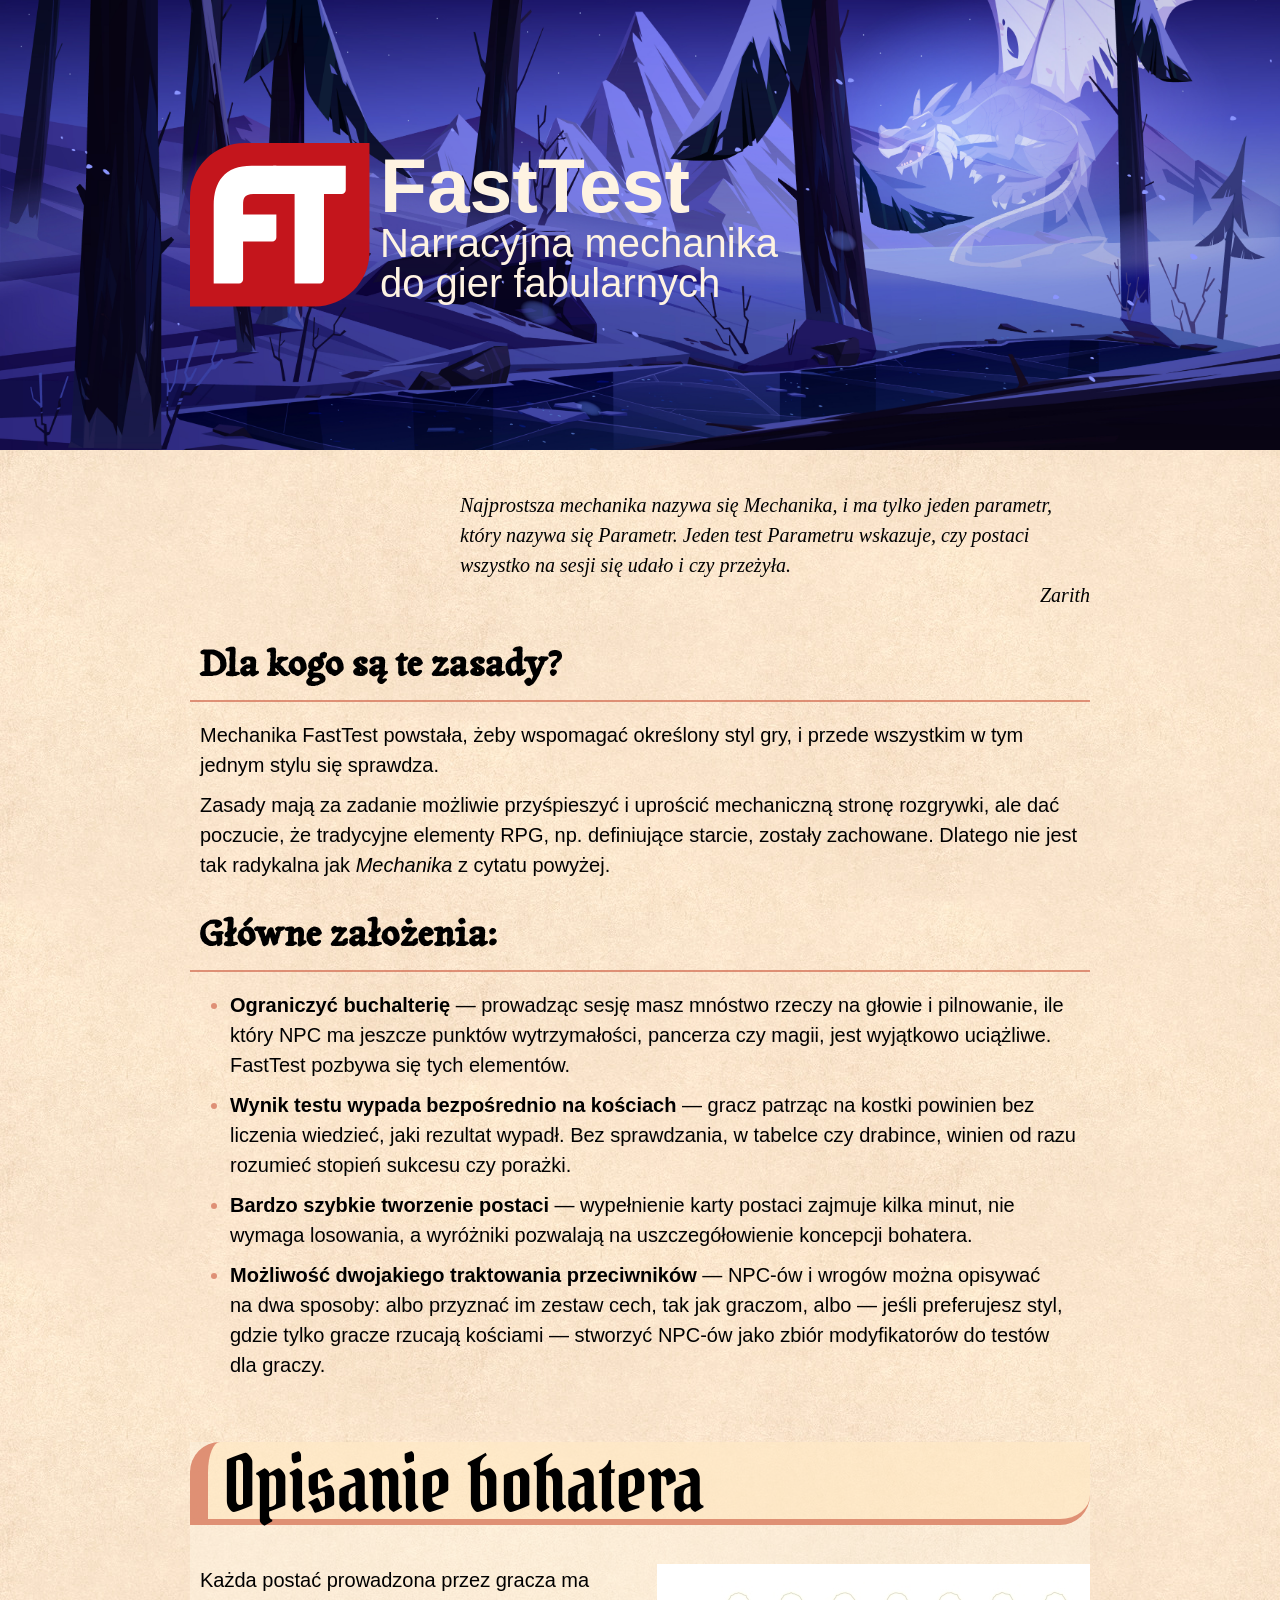
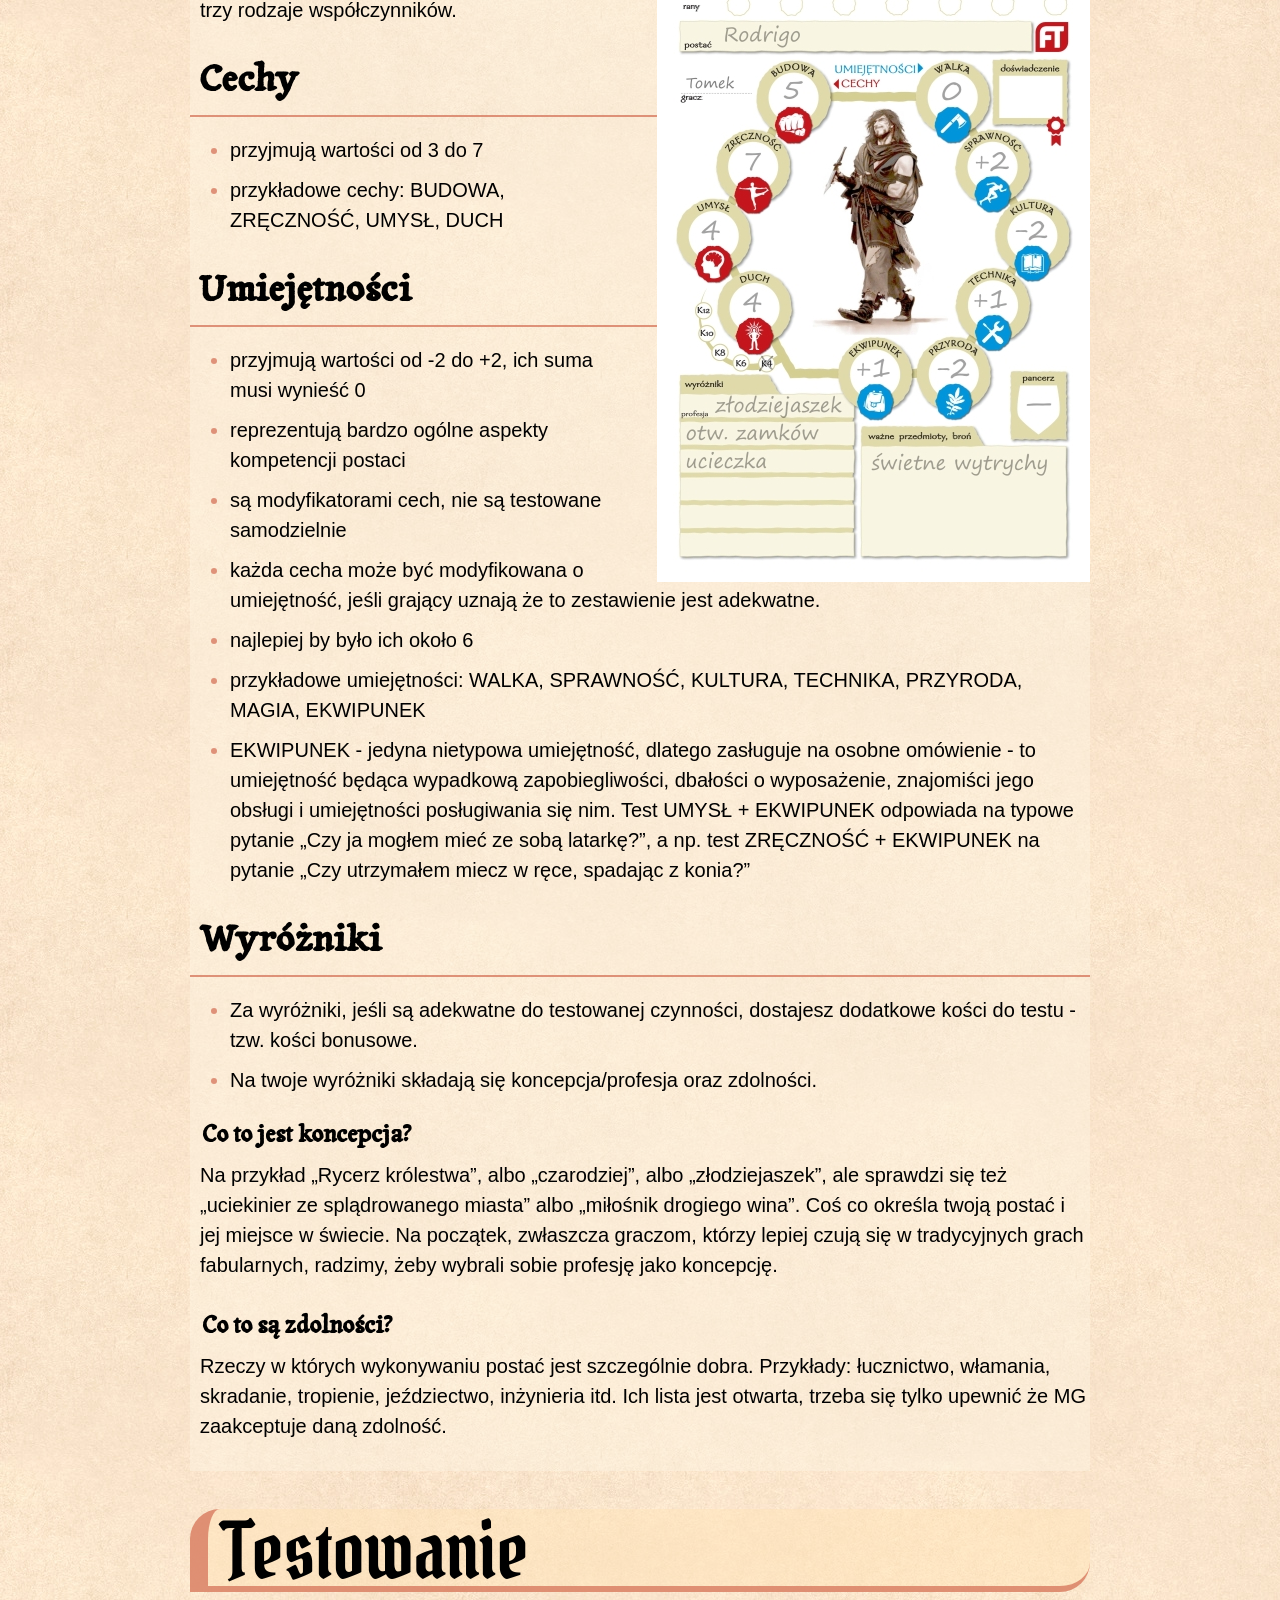
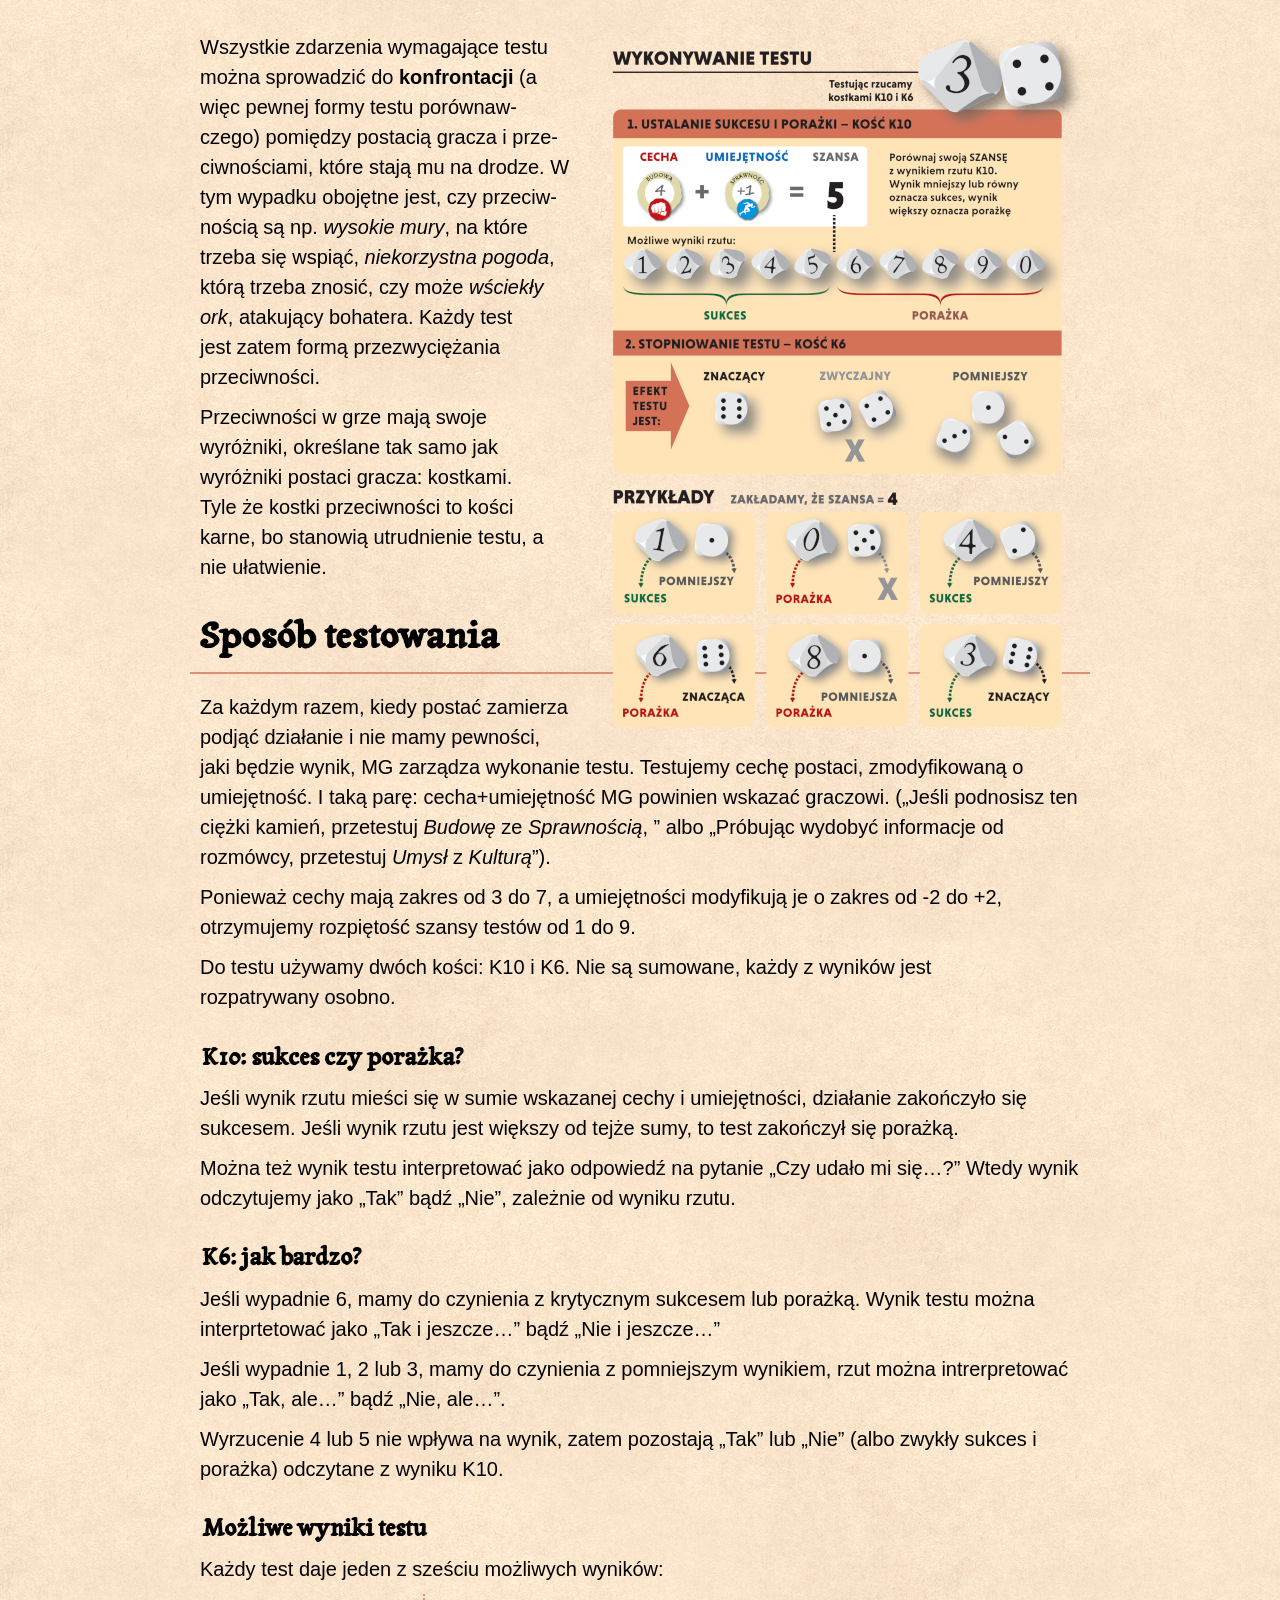
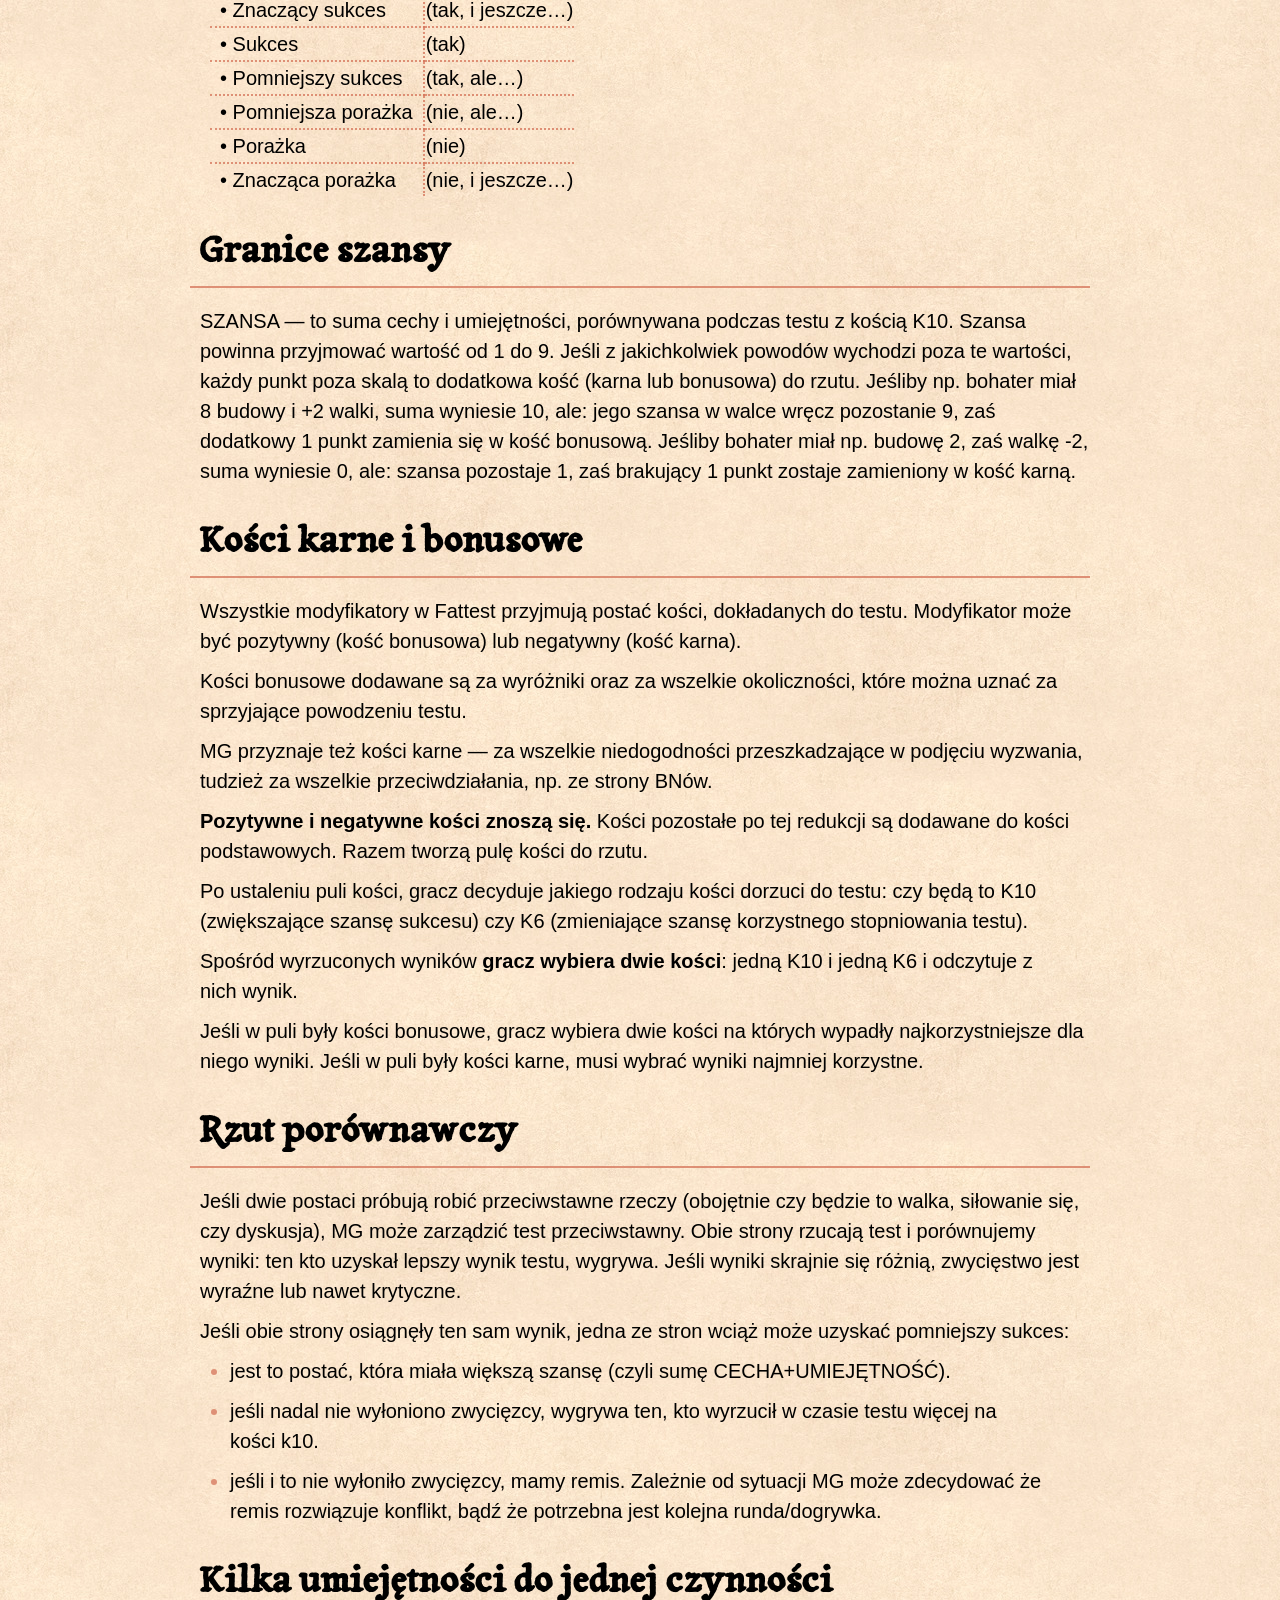
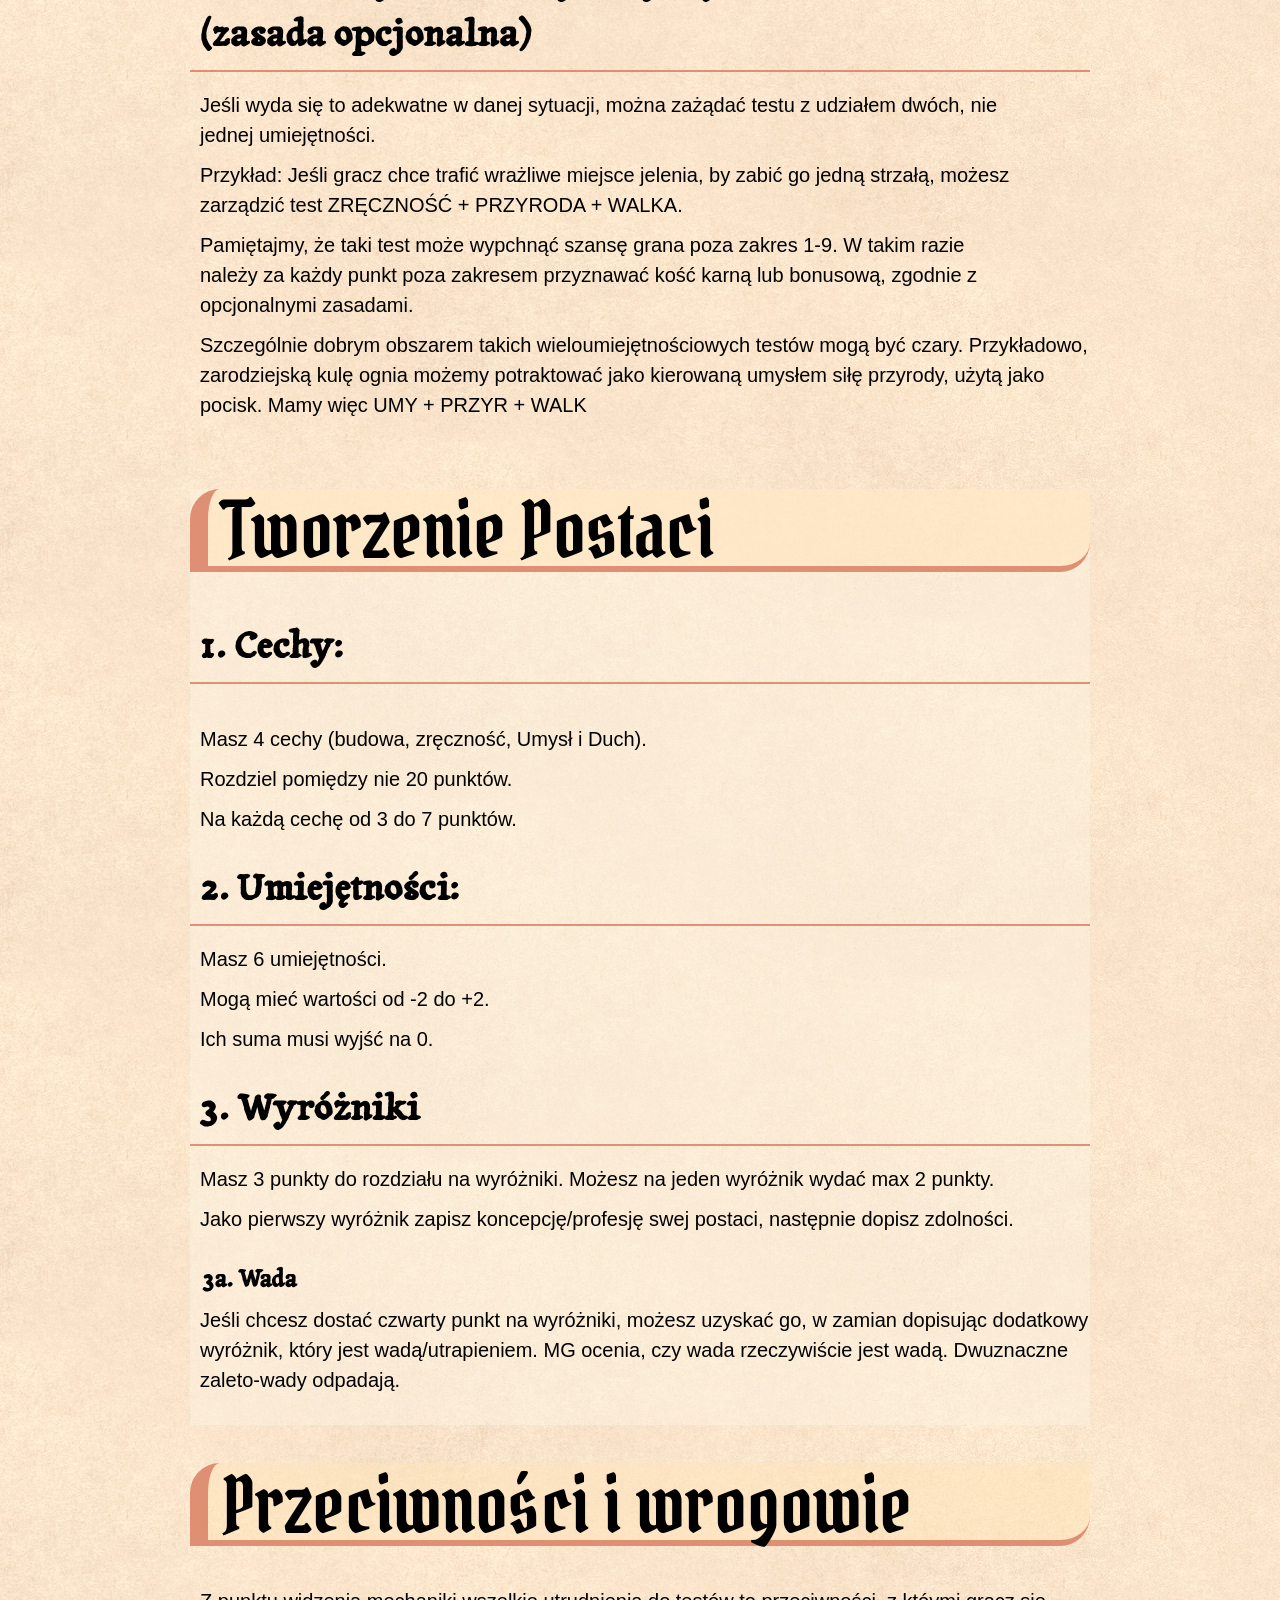
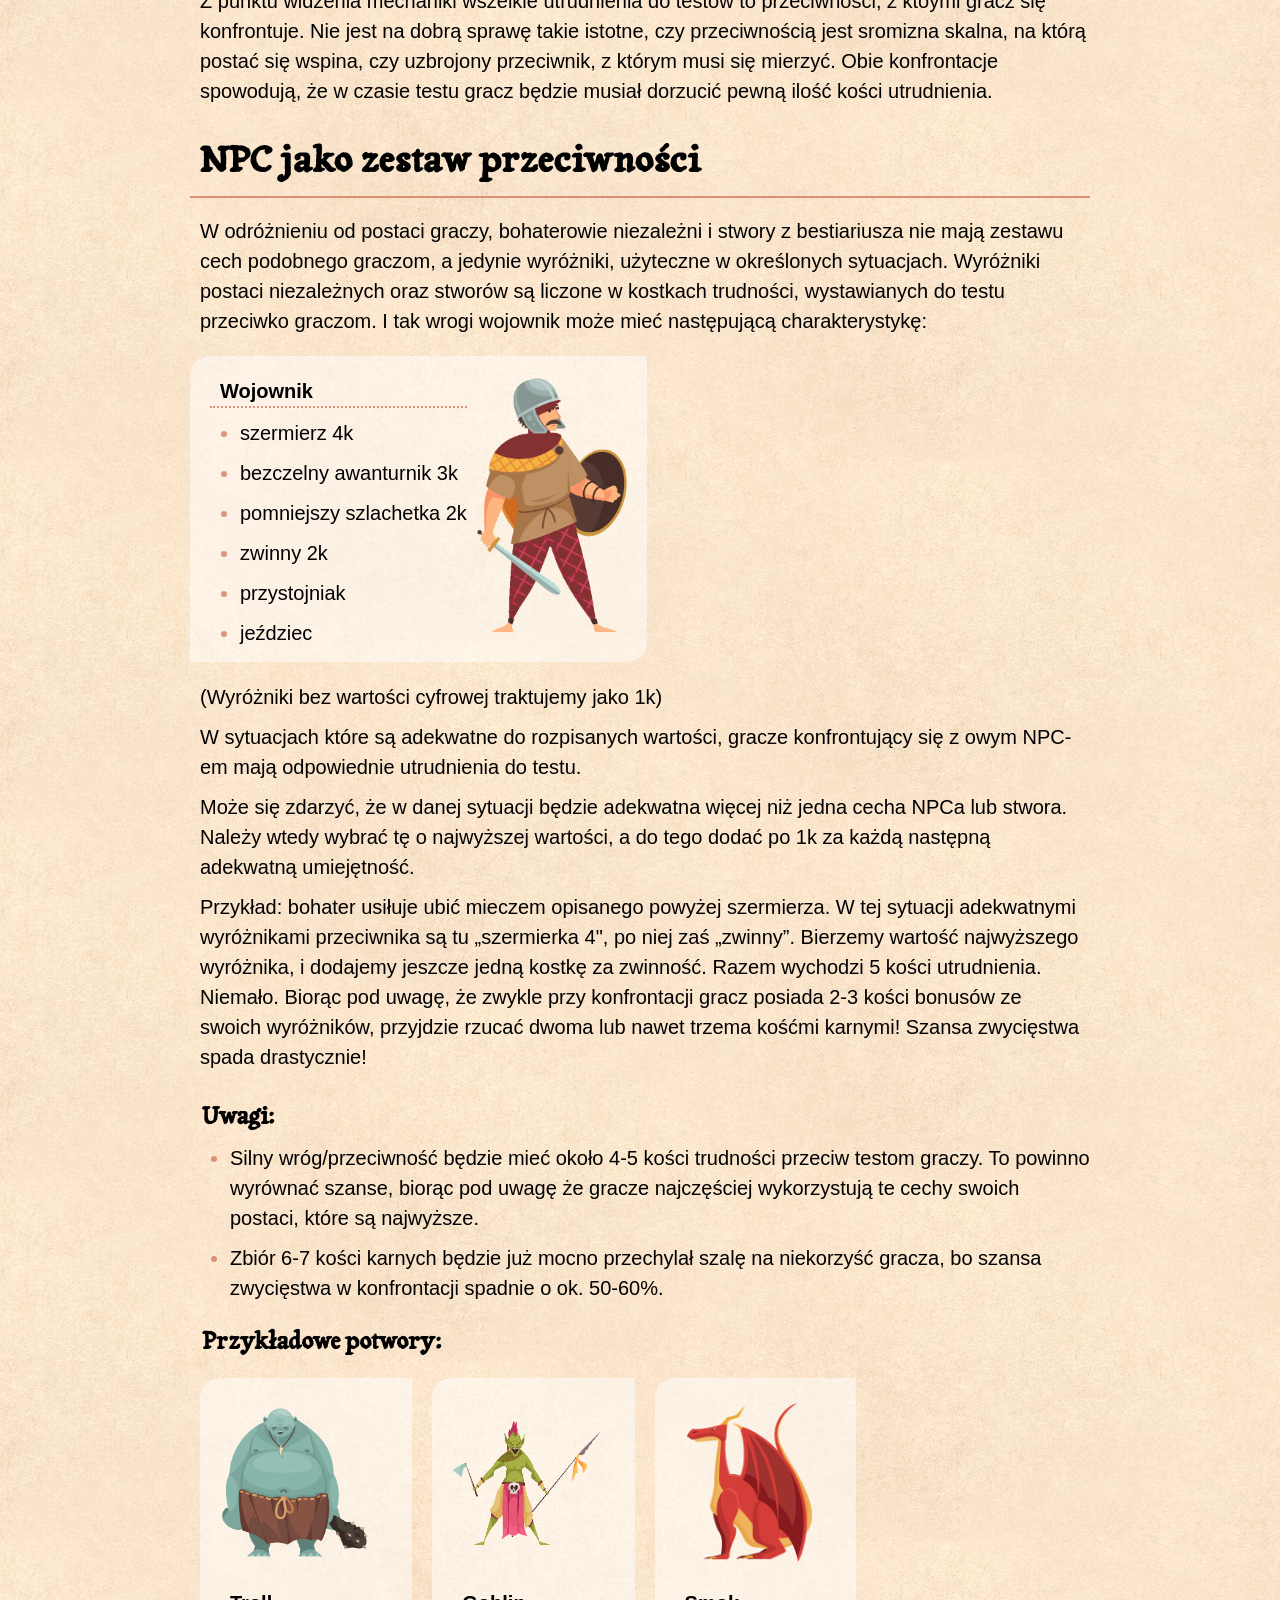
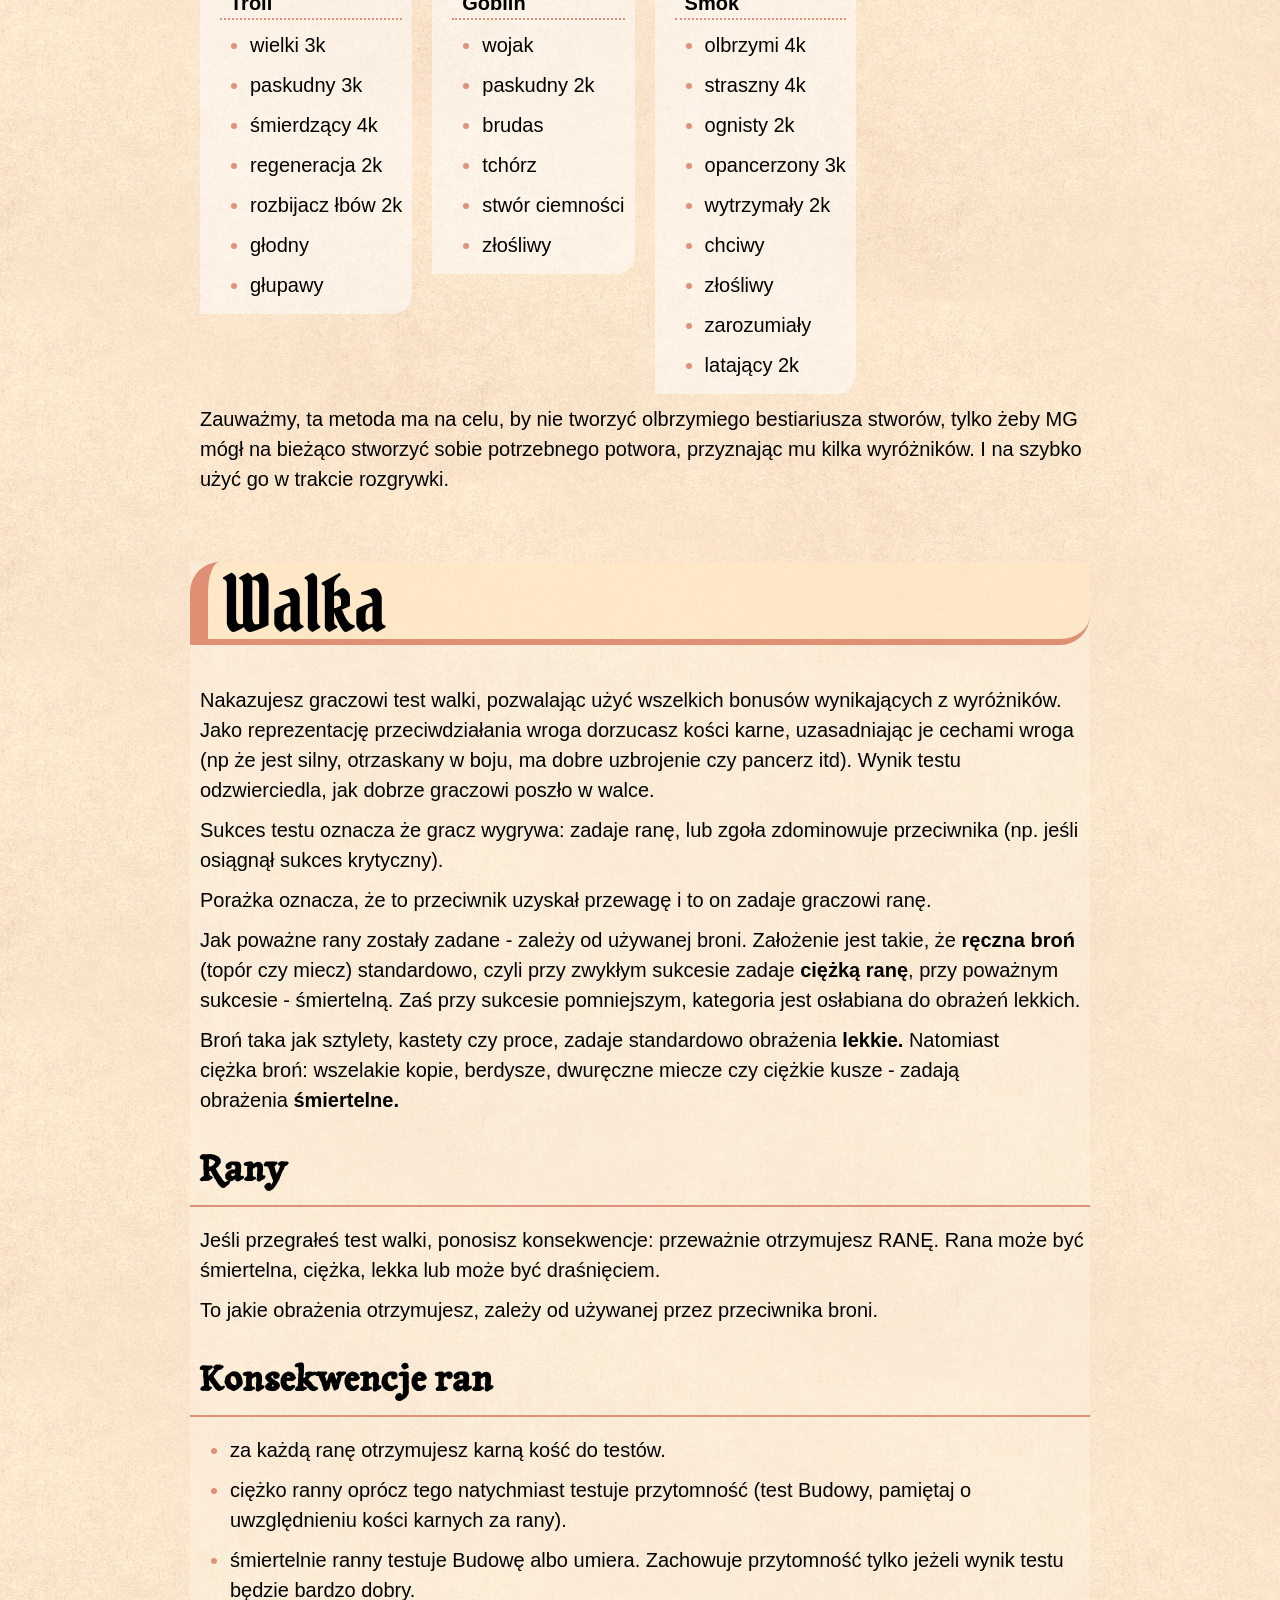
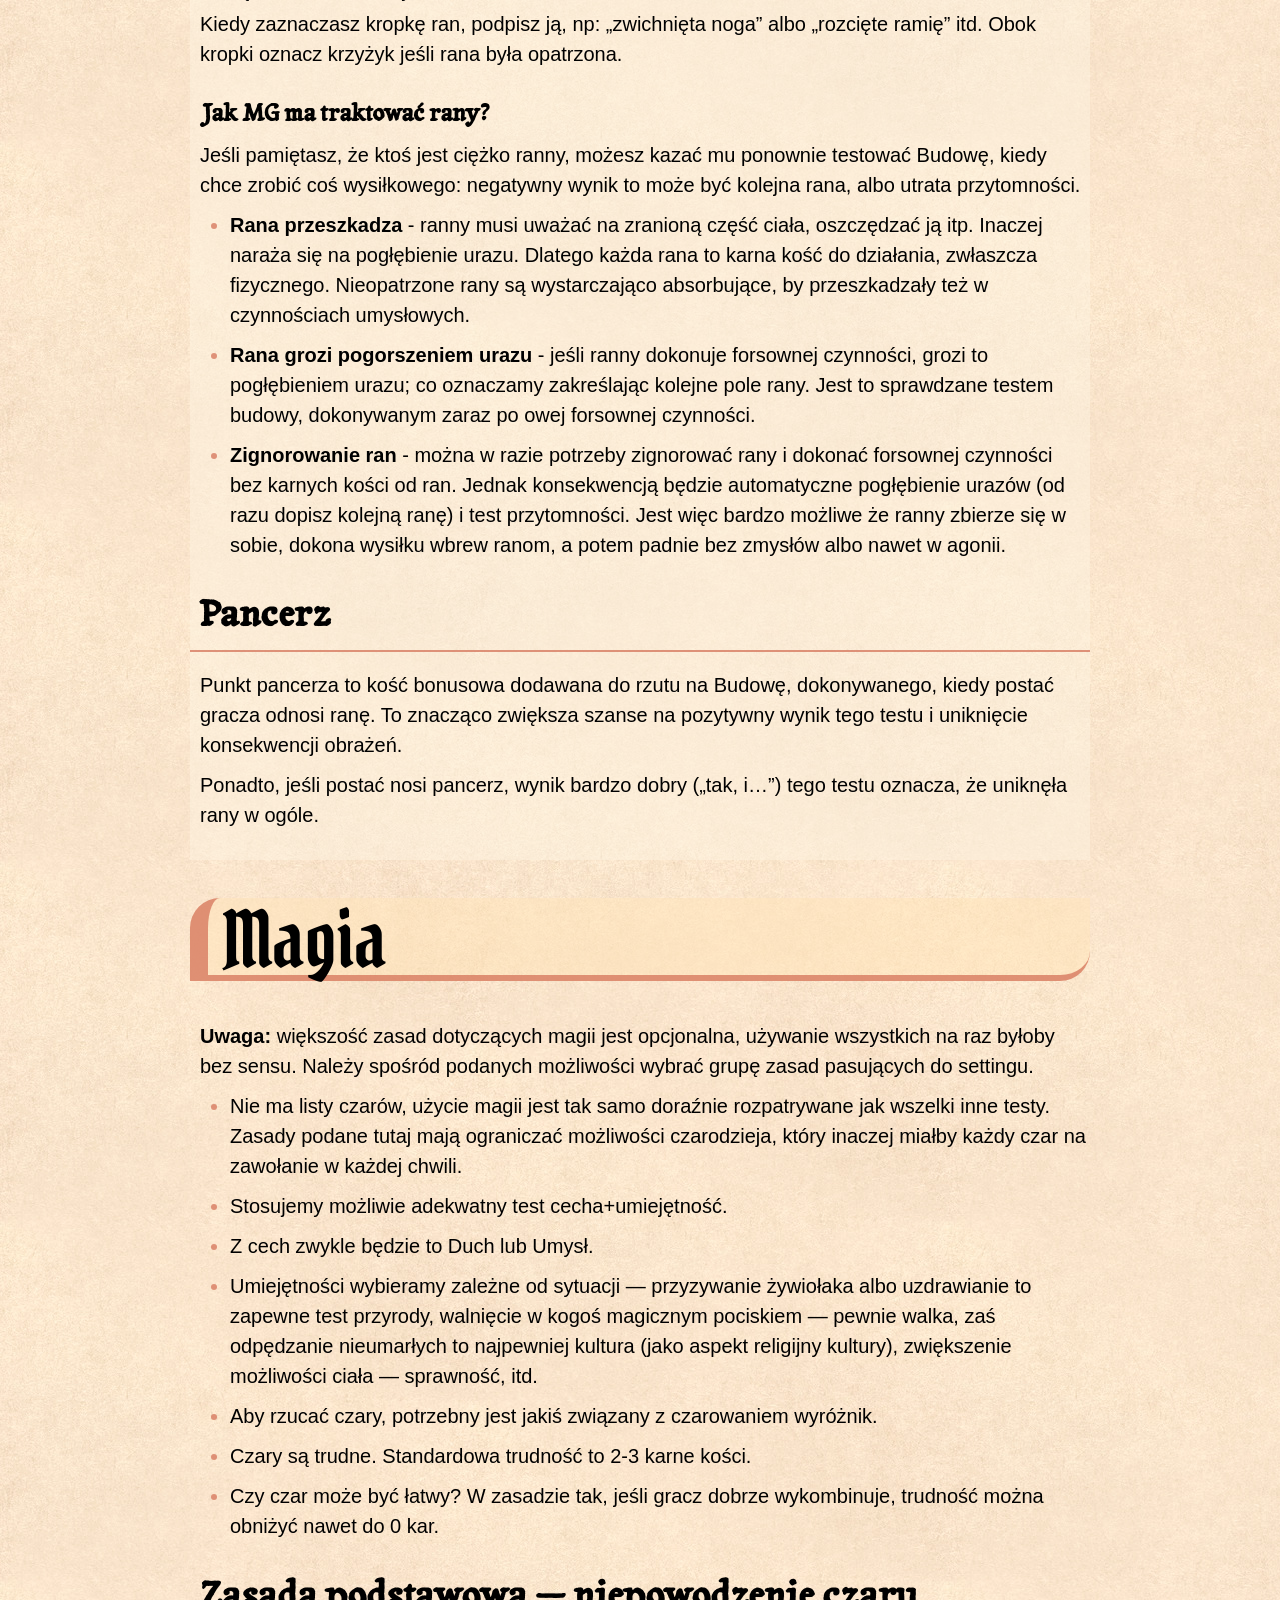
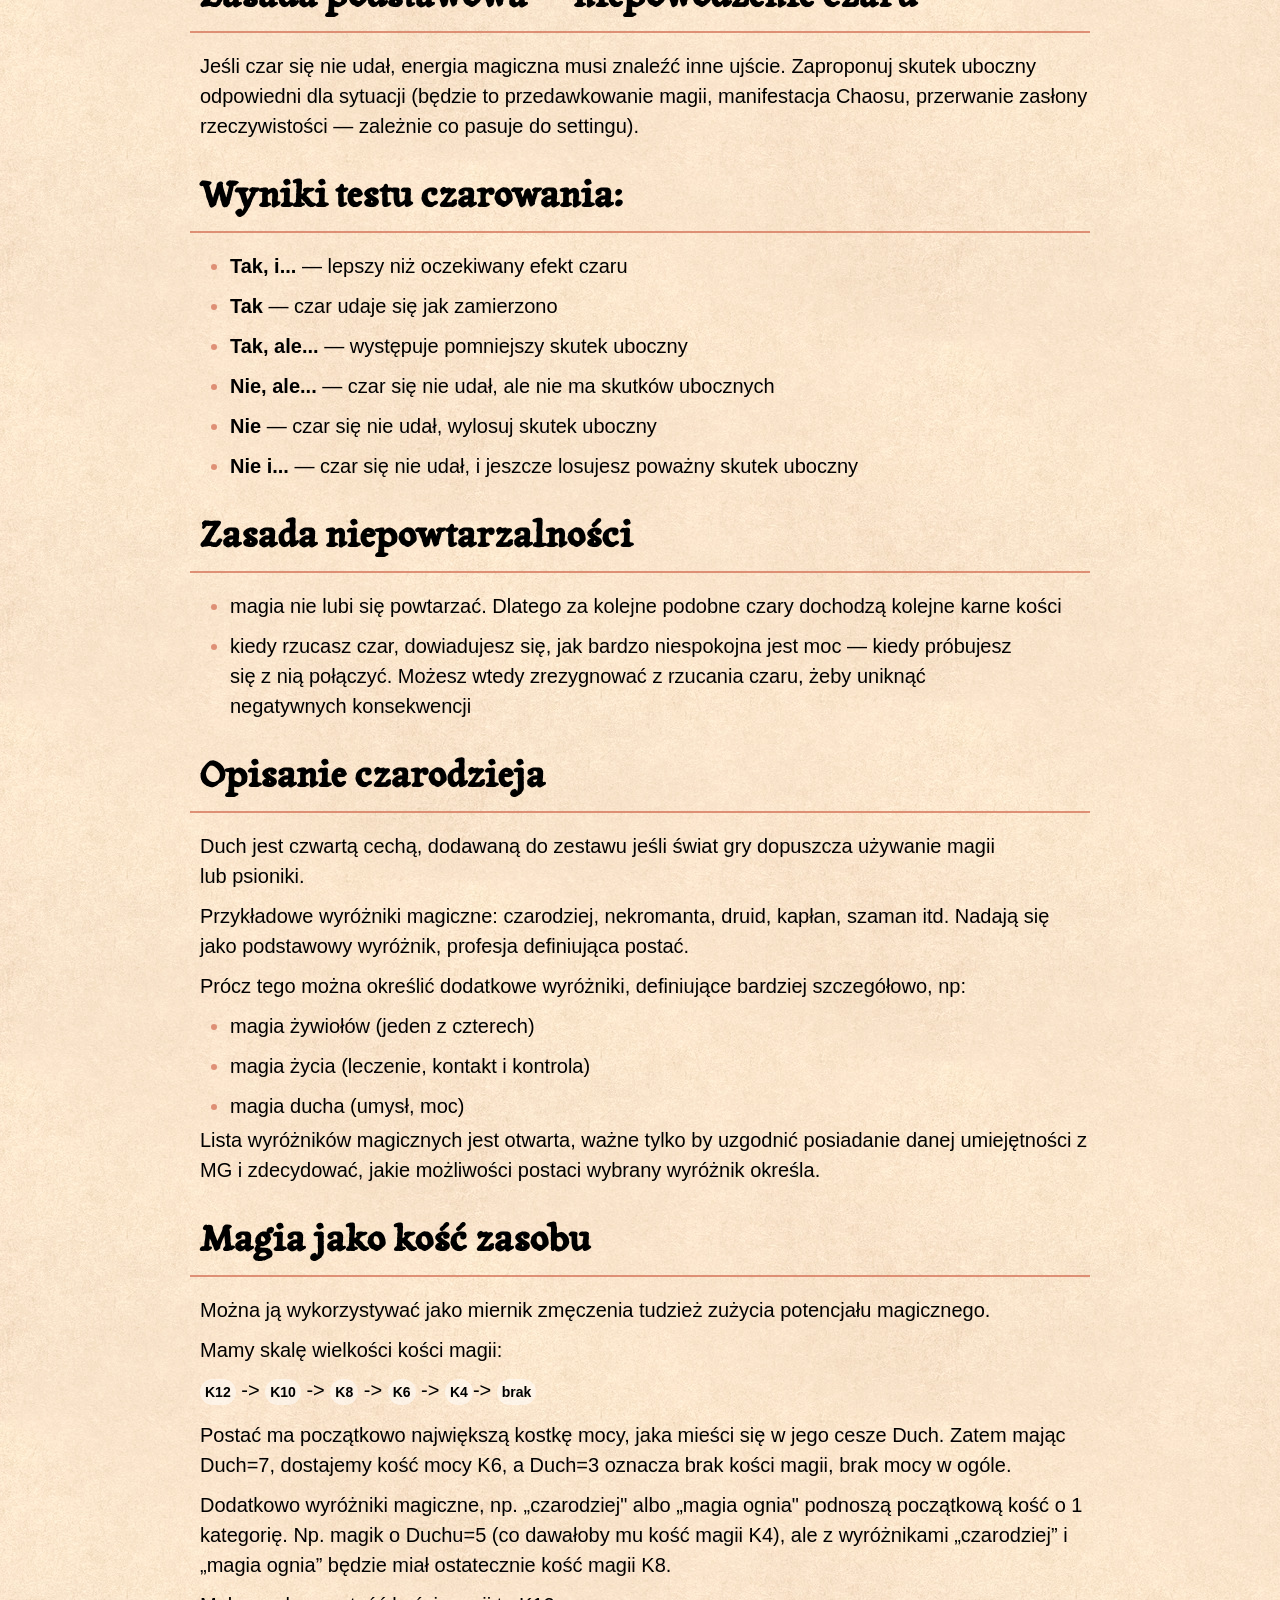
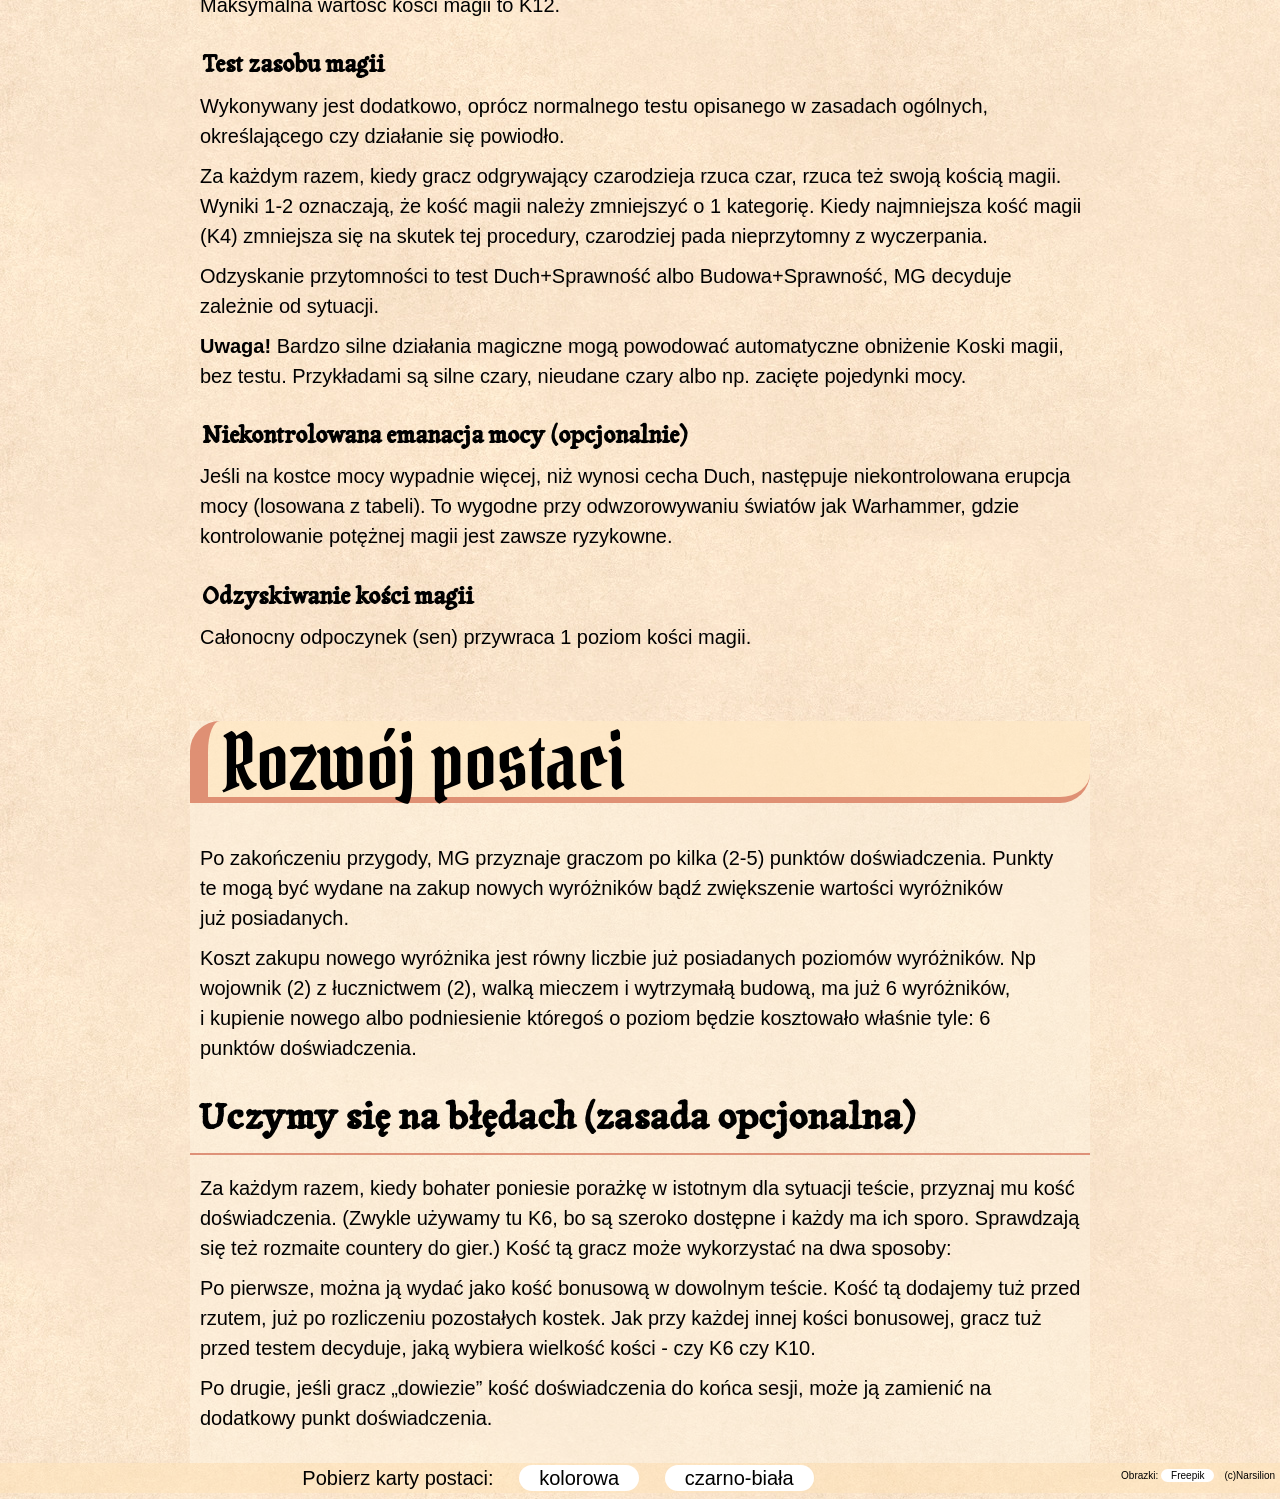
==== index.html @ 20a244a9 "Rename index.htm to index.html" ====
﻿<!DOCTYPE html>
<html lang="pl-PL">
 <head>
  <title>FastTest - narracyjna mechanika RPG</title>
  <link rel="stylesheet" href="fastest_styl.css" />
  <link rel="icon" type="image/x-icon" href="logo_fasttest.svg">
  <meta name="viewport" content="width=device-width, initial-scale=1.0">
 </head>
<body>
<header>
    <div id="flexcontainer">
        <img src="logo_fasttest.svg" alt="FastTest">
        
        <div id="miniflex">
            <p>FastTest</p>
            <p>Narracyjna mechanika<br>
                do gier fabularnych</p>
        </div>
        
    </div>
</header>
    
<!--
<nav>

</nav>
-->
    
<div id="mainDiv">
    
<section>        
<!--<h1>Wstęp</h1>-->
 
<p class="cytat">Najprostsza mechanika nazywa się Mechanika, &shy;i ma tylko jeden &shy;parametr, który nazywa się Parametr. Jeden test Parametru wskazuje, czy postaci wszystko na sesji się udało &shy;i czy przeżyła.</p>
<p class="cytat" id="podpis">Zarith</p>

<h2>Dla kogo są te zasady?</h2> 
<p>Mechanika FastTest powstała, żeby wspomagać określony styl gry, i przede wszystkim w tym jednym stylu się sprawdza.</p>
<p>Zasady mają za zadanie możliwie przyśpieszyć i uprościć mechaniczną stronę rozgrywki, ale dać poczucie, że tradycyjne elementy RPG, np. definiujące starcie, zostały zachowane. Dlatego nie jest tak radykalna jak <i>Mechanika</i> z cytatu powyżej.</p>

<h2>Główne założenia:</h2>
<ul>
<li><strong>Ograniczyć buchalterię</strong> — prowadząc sesję masz mnóstwo rzeczy na głowie i pilnowanie, ile który NPC ma jeszcze punktów wytrzymałości, pancerza czy magii, jest wyjątkowo uciążliwe. FastTest pozbywa się tych elementów. </li>
<li><strong>Wynik testu wypada bezpośrednio na kościach</strong> — gracz patrząc na kostki powinien bez liczenia wiedzieć, jaki rezultat wypadł. Bez sprawdzania, w tabelce czy drabince, winien od razu rozumieć stopień sukcesu czy porażki. </li>
<li><strong>Bardzo szybkie tworzenie postaci</strong> — wypełnienie karty postaci zajmuje kilka minut, nie wymaga losowania, a wyróżniki pozwalają na uszczegółowienie koncepcji bohatera. </li>
<li><strong>Możliwość dwojakiego traktowania przeciwników</strong> — NPC-ów i wrogów można opisywać na dwa sposoby: albo przyznać im zestaw cech, tak jak graczom, albo — jeśli preferujesz styl, gdzie tylko gracze rzucają kościami — stworzyć NPC-ów jako zbiór modyfikatorów do testów dla graczy.</li>
</ul>
</section>
    
<section>
<h1 id="opisanie">Opisanie bohatera</h1>
<a href="karta_wypelniona.jpg"><img src="karta_wypelniona_mala.jpg"></a>
<p>Każda postać prowa&shy;dzona przez gracza ma trzy rodzaje współ&shy;czyn&shy;ników.</p>

<h2>Cechy</h2>
<ul>
	<li>przyjmują wartości od 3 do 7</li>
	<li>przykładowe cechy: BUDOWA, ZRĘCZNOŚĆ, UMYSŁ, DUCH</li>
</ul>


<h2>Umiejętności</h2>
<ul>
	<li>przyjmują wartości od -2 do +2, ich suma musi wynieść 0</li>
	<li>reprezentują bardzo ogólne aspekty kompetencji postaci</li>
	<li>są modyfikatorami cech, nie są testowane samodzielnie</li>
	<li>każda cecha może być modyfikowana o umiejętność, jeśli grający uznają że to zestawienie jest adekwatne.</li>
	<li>najlepiej by było ich około 6</li>
	<li>przykładowe umiejętności: WALKA, SPRAWNOŚĆ, KULTURA, TECHNIKA, PRZYRODA, MAGIA, EKWIPUNEK</li>
	<li>EKWIPUNEK - jedyna nietypowa umiejętność, dlatego zasługuje na osobne omówienie - to umiejętność będąca wypadkową zapobiegliwości, dbałości o wyposażenie, znajomiści jego obsługi i umiejętności posługiwania się nim. Test UMYSŁ + EKWIPUNEK odpowiada na typowe pytanie „Czy ja mogłem mieć ze sobą latarkę?”, a np. test ZRĘCZNOŚĆ + EKWIPUNEK na pytanie „Czy utrzymałem miecz w ręce, spadając z konia?”</li>
    
</ul>


<h2>Wyróżniki</h2>
<ul>
    <li>Za wyróżniki, jeśli są adekwatne do testowanej czynności, dostajesz dodatkowe kości do testu - tzw. kości bonusowe.</li>
    <li>Na twoje wyróżniki składają się koncepcja/profesja oraz zdolności.</li>
</ul>


<h3>Co to jest koncepcja?</h3>
<p>Na przykład „Rycerz królestwa”, albo „czarodziej”, albo „złodziejaszek”, ale sprawdzi się też „uciekinier ze splądrowanego miasta” albo „miłośnik drogiego wina”. Coś co określa twoją postać i jej miejsce w świecie. Na początek, zwłaszcza graczom, którzy lepiej czują się w tradycyjnych grach fabularnych, radzimy, żeby wybrali sobie profesję jako koncepcję.</p>

<h3>Co to są zdolności?</h3>
<p>Rzeczy w których wykonywaniu postać jest szczególnie dobra. Przykłady: łucznictwo, włamania, skradanie, tropienie, jeździectwo, inżynieria itd. Ich lista jest otwarta, trzeba się tylko upewnić że MG zaakceptuje daną zdolność.</p>
</section>
  
    
    
    
<section>
<h1 id="testy">Testowanie</h1> 
<a href="testowanie_fasttest_duze.jpg"><img src="testowanie_fasttest_male.png"></a>
<p>Wszystkie zdarzenia wyma&shy;gające testu można spro&shy;wa&shy;dzić do <strong>konfron&shy;tacji</strong> (a więc pewnej formy testu porów&shy;naw&shy;czego) pomiędzy postacią gracza i prze&shy;ciwn&shy;oś&shy;ciami, które stają mu na drodze. W tym wypadku obojętne jest, czy przeciw&shy;nością są np. <i>wysokie mury</i>, na które trzeba się wspiąć, <i>nieko&shy;rzystna pogoda</i>, którą trzeba znosić, czy może <i>wściekły ork</i>, atakujący bohatera. Każdy test jest zatem formą przezwy&shy;ciężania przeciw&shy;ności.</p>
<p>Przeciwności w grze mają swoje wyróżniki, określane tak samo jak wyróżniki postaci gracza: kostkami. Tyle że kostki przeciwności to kości karne, bo stanowią utrudnienie testu, a nie ułatwienie.</p>

<h2>Sposób testowania</h2>
<p>Za każdym razem, kiedy postać zamierza podjąć działanie i nie mamy pewności, jaki będzie wynik, MG zarządza wykonanie testu. Testujemy cechę postaci, zmodyfikowaną o umiejętność. I taką parę: cecha+umiejętność MG powinien wskazać graczowi. („Jeśli podnosisz ten ciężki kamień, przetestuj <i>Budowę</i> ze <i>Sprawnością</i>, ” albo „Próbując wydobyć informacje od rozmówcy, przetestuj <i>Umysł</i> z <i>Kulturą</i>”).</p>
<p>Ponieważ cechy mają zakres od 3 do 7, a umiejętności modyfikują je o zakres od -2 do +2, otrzymujemy rozpiętość szansy testów od 1 do 9. </p>


<p>Do testu używamy dwóch kości: K10 i K6. Nie są sumowane, każdy z wyników jest rozpatrywany osobno.</p>
<h3>K10: sukces czy porażka?</h3>
<p>Jeśli wynik rzutu mieści się w sumie wskazanej cechy i umiejętności, działanie zakończyło się sukcesem. Jeśli wynik rzutu jest większy od tejże sumy, to test zakończył się porażką.</p> 
<p>Można też wynik testu interpretować jako odpowiedź na pytanie „Czy udało mi się…?” Wtedy wynik odczytujemy jako „Tak” bądź „Nie”, zależnie od wyniku rzutu.</p>

<h3>K6: jak bardzo?</h3>
<p>Jeśli wypadnie 6, mamy do czynienia z krytycznym sukcesem lub porażką. Wynik testu można interprtetować jako „Tak i jeszcze…” bądź „Nie i jeszcze…”</p>
<p>Jeśli wypadnie 1, 2 lub 3, mamy do czynienia z pomniejszym wynikiem, rzut można intrerpretować jako „Tak, ale…” bądź „Nie, ale…”.</p>
<p>Wyrzucenie 4 lub 5 nie wpływa na wynik, zatem pozostają „Tak” lub „Nie” (albo zwykły sukces i porażka) odczytane z wyniku K10.</p>

<h3>Możliwe wyniki testu</h3>
<p>Każdy test daje jeden z sześciu możliwych wyników:</p>
<table>
    <tr>
        <td>• Znaczący sukces</td>
        <td>(tak, i jeszcze…)</td>
    </tr>

    <tr>
       <td>• Sukces</td>
       <td>(tak)</td>
     </tr>

    <tr>
        <td>• Pomniejszy sukces</td>
        <td>(tak, ale…)</td>
    </tr>
    <tr>
        <td>• Pomniejsza porażka</td>
        <td>(nie, ale…)</td>
    </tr>

    <tr>
        <td>• Porażka</td>
        <td>(nie)</td>
    </tr>

    <tr>
        <td>• Znacząca porażka</td>
        <td>(nie, i jeszcze…)</td>
    </tr>

</table>

<h2>Granice szansy</h2>
<p>SZANSA — to suma cechy i umiejętności, porównywana podczas testu z kością K10. Szansa powinna przyjmować wartość od 1 do 9. Jeśli z jakichkolwiek powodów wychodzi poza te wartości, każdy punkt poza skalą to dodatkowa kość (karna lub bonusowa) do rzutu. Jeśliby np. bohater miał 8 budowy i +2 walki, suma wyniesie 10, ale: jego szansa w walce wręcz pozostanie 9, zaś dodatkowy 1 punkt zamienia się w kość bonusową. Jeśliby bohater miał np. budowę 2, zaś walkę -2, suma wyniesie 0, ale: szansa pozostaje 1, zaś brakujący 1 punkt zostaje zamieniony w kość karną.</p>

<h2>Kości karne i bonusowe </h2>
<p>Wszystkie modyfikatory w Fattest przyjmują postać kości, dokładanych do testu. Modyfikator może być pozytywny (kość bonusowa) lub negatywny (kość karna). </p>
<p>Kości bonusowe dodawane są za wyróżniki oraz za wszelkie okoliczności, które można uznać za sprzyjające powodzeniu testu.</p>
 <p>MG przyznaje też kości karne — za wszelkie niedogodności przeszkadzające w podjęciu wyzwania, tudzież za wszelkie przeciwdziałania, np. ze strony BNów. </p>
    <p><strong>Pozytywne i negatywne kości znoszą się.</strong> Kości pozostałe po tej redukcji są dodawane do kości podstawowych. Razem tworzą pulę kości do rzutu.</p>
<p>Po ustaleniu puli kości, gracz decyduje jakiego rodzaju kości dorzuci do testu: czy będą to K10 (zwiększające szansę sukcesu) czy K6 (zmieniające szansę korzystnego stopniowania testu).</p>
<p>Spośród wyrzuconych wyników <strong>gracz wybiera dwie kości</strong>: jedną K10 i jedną K6 i odczytuje z nich wynik.</p>
<p>Jeśli w puli były kości bonusowe, gracz wybiera dwie kości na których wypadły najkorzystniejsze dla niego wyniki. Jeśli w puli były kości karne, musi wybrać wyniki najmniej korzystne.</p>

<h2>Rzut porównawczy</h2>
<p>Jeśli dwie postaci próbują robić przeciwstawne rzeczy (obojętnie czy będzie to walka, siłowanie się, czy dyskusja), MG może zarządzić test przeciwstawny. Obie strony rzucają test i porównujemy wyniki: ten kto uzyskał lepszy wynik testu, wygrywa. Jeśli wyniki skrajnie się różnią, zwycięstwo jest wyraźne lub nawet krytyczne.</p>
<p>Jeśli obie strony osiągnęły ten sam wynik, jedna ze stron wciąż może uzyskać pomniejszy sukces:</p>
<ul>
 <li>jest to postać, która miała większą szansę (czyli sumę CECHA+UMIEJĘTNOŚĆ).</li>
<!-- <li>jeśli nadal mamy remis, wygrywa ten kto wyrzucił więcej na K6.</li>-->
 <li>jeśli nadal nie wyłoniono zwycięzcy, wygrywa ten, kto wyrzucił w czasie testu więcej na kości k10.</li>
 <li>jeśli i to nie wyłoniło zwycięzcy, mamy remis. Zależnie od sytuacji MG może zdecydować że remis rozwiązuje konflikt, bądź że potrzebna jest kolejna runda/dogrywka.</li>
</ul>
<h2>Kilka umiejętności do jednej czynności (zasada opcjonalna)</h2>
<p>Jeśli wyda się to adekwatne w danej sytuacji, można zażądać testu z udziałem dwóch, nie jednej umiejętności. </p>
<p>Przykład: Jeśli gracz chce trafić wrażliwe miejsce jelenia, by zabić go jedną strzałą, możesz zarządzić test ZRĘCZNOŚĆ + PRZYRODA + WALKA. </p>
<p>Pamiętajmy, że taki test może wypchnąć szansę grana poza zakres 1-9. W takim razie należy za każdy punkt poza zakresem przyznawać kość karną lub bonusową, zgodnie z opcjonalnymi zasadami. </p>
<p>Szczególnie dobrym obszarem takich wieloumiejętnościowych testów mogą być czary. Przykładowo, zarodziejską kulę ognia możemy potraktować jako kierowaną umysłem siłę przyrody, użytą jako pocisk. Mamy więc UMY + PRZYR + WALK</p>




</section>
 
    
    
    
<section>

<h1 id="tworzenie">Tworzenie Postaci</h1>

<h2>1. Cechy:</h2>
<p>Masz 4 cechy (budowa, zręczność, Umysł i Duch).</p>
<p>Rozdziel pomiędzy nie 20 punktów.</p>
<p>Na każdą cechę od 3 do 7 punktów.</p>

<h2>2. Umiejętności:</h2>
<p>Masz 6 umiejętności.</p>
<p>Mogą mieć wartości od -2 do +2.</p>
<p>Ich suma musi wyjść na 0.</p>

<h2>3. Wyróżniki</h2>
<p>Masz 3 punkty do rozdziału na wyróżniki. Możesz na jeden wyróżnik wydać max 2 punkty.</p>
<p>Jako pierwszy wyróżnik zapisz koncepcję/profesję swej postaci, następnie dopisz zdolności.</p>


<h3>3a. Wada</h3>
<p>Jeśli chcesz dostać czwarty punkt na wyróżniki, możesz uzyskać go, w zamian dopisując dodatkowy wyróżnik, który jest wadą/utrapieniem. MG ocenia, czy wada rzeczywiście jest wadą. Dwuznaczne zaleto-wady odpadają.</p>

</section>

    
    
    
<section>
<h1 id="przeciwnosci">Przeciwności i&nbsp;wrogowie</h1>


<p>Z punktu widzenia mechaniki wszelkie utrudnienia do testów to przeciwności, z któymi gracz się konfrontuje. Nie jest na dobrą sprawę takie istotne, czy przeciwnością jest sromizna skalna, na którą postać się wspina, czy uzbrojony przeciwnik, z którym musi się mierzyć. Obie konfrontacje spowodują, że w czasie testu gracz będzie musiał dorzucić pewną ilość kości utrudnienia.</p>
    
<h2>NPC jako zestaw przeciwności</h2>
    
<p>W odróżnieniu od postaci graczy, bohaterowie niezależni i stwory z bestiariusza nie mają zestawu cech podobnego graczom, a jedynie wyróżniki, użyteczne w określonych sytuacjach. Wyróżniki postaci niezależnych oraz stworów są liczone w kostkach trudności, wystawianych do testu przeciwko graczom. I tak wrogi wojownik może mieć następującą charakterystykę:</p> 
 <div class="npc">
     <img src="zawadiaka.png">
     <div>
         <p><strong>Wojownik</strong></p>
         <ul>
    <li>szermierz&nbsp;4k</li>
    <li>bezczelny awanturnik&nbsp;3k</li>
    <li>pomniejszy szlachetka&nbsp;2k</li>
    <li>zwinny&nbsp;2k</li>
    <li>przystojniak</li>
    <li>jeździec</li>
   </ul>
     </div>
     

</div>

<p class="clearleft">(Wyróżniki bez wartości cyfrowej traktujemy jako 1k)</p>

<p>W sytuacjach które są adekwatne do rozpisanych wartości, gracze konfrontujący się z owym NPC-em mają odpowiednie utrudnienia do testu.</p> 
<p>Może się zdarzyć, że w danej sytuacji będzie adekwatna więcej niż jedna cecha NPCa lub stwora. Należy wtedy wybrać tę o najwyższej wartości, a do tego dodać po 1k za każdą następną adekwatną umiejętność.</p>

<p>Przykład: bohater usiłuje ubić mieczem opisanego powyżej szermierza. W tej sytuacji adekwatnymi wyróżnikami przeciwnika są tu „szermierka 4", po niej zaś „zwinny”. Bierzemy wartość najwyższego wyróżnika, i dodajemy jeszcze jedną kostkę za zwinność. Razem wychodzi 5 kości utrudnienia. Niemało. Biorąc pod uwagę, że zwykle przy konfrontacji gracz posiada 2-3 kości bonusów ze swoich wyróżników, przyjdzie rzucać dwoma lub nawet trzema kośćmi karnymi! Szansa zwycięstwa spada drastycznie!</p>

<h3>Uwagi:</h3>
<ul>
 <li>Silny wróg/przeciwność będzie mieć około 4-5 kości trudności przeciw testom graczy. To powinno wyrównać szanse, biorąc pod uwagę że gracze najczęściej wykorzystują te cechy swoich postaci, które są najwyższe.</li>
 <li>Zbiór 6-7 kości karnych będzie już mocno przechylał szalę na niekorzyść gracza, bo szansa zwycięstwa w konfrontacji spadnie o ok. 50-60%.</li>
</ul>



<h3>Przykładowe potwory:</h3> 

<div class="obejma">
    
    
    
    <div class="monsterek">
        <img src="troll.png">     
   
        <div>
         <p><strong>Troll</strong></p>
            <ul>
             <li>wielki 3k</li>
             <li>paskudny 3k</li>
             <li>śmierdzący 4k</li>
             <li>regeneracja 2k</li>
             <li>rozbijacz łbów&nbsp;2k</li>
             <li>głodny</li>
             <li>głupawy</li>
            </ul>
    </div>
    </div>
    
    <div class="monsterek">
        <img src="goblin.png">
        <div>      
            <p><strong>Goblin</strong></p>
            <ul>
             <li>wojak</li>
             <li>paskudny&nbsp;2k</li>
             <li>brudas</li>
             <li>tchórz</li>
             <li>stwór ciemności</li>
             <li>złośliwy</li>
            </ul>
        </div>
    </div>

    <div class="monsterek" id="last">
    <img src="smok.png">
        <div>
            <p><strong>Smok</strong></p>
            <ul>
               <li>olbrzymi 4k</li>
               <li>straszny 4k</li>
               <li>ognisty 2k</li>
               <li>opancerzony&nbsp;3k</li>
               <li>wytrzymały&nbsp;2k</li>
               <li>chciwy</li>
               <li>złośliwy</li>
               <li>zarozumiały</li>
               <li>latający 2k</li>
            </ul>
    
        </div>    
    </div>
    
</div>

<p class="clearleft">Zauważmy, ta metoda ma na celu, by nie tworzyć olbrzymiego bestiariusza stworów, tylko żeby MG mógł na bieżąco stworzyć sobie potrzebnego potwora, przyznając mu kilka wyróżników. I na szybko użyć go w trakcie rozgrywki.</p>

</section>

    
    
    
<section>

<h1 id="walka">Walka</h1>

<p>Nakazujesz graczowi test walki, pozwalając użyć wszelkich bonusów wynikających z wyróżników. Jako reprezentację przeciwdziałania wroga dorzucasz kości karne, uzasadniając je cechami wroga (np że jest silny, otrzaskany w boju, ma dobre uzbrojenie czy pancerz itd). Wynik testu odzwierciedla, jak dobrze graczowi poszło w walce.</p>

<p>Sukces testu oznacza że gracz wygrywa: zadaje ranę, lub zgoła zdominowuje przeciwnika (np. jeśli osiągnął sukces krytyczny).</p>

<p>Porażka oznacza, że to przeciwnik uzyskał przewagę i to on zadaje graczowi ranę.</p>
<p>Jak poważne rany zostały zadane - zależy od używanej broni. Założenie jest takie, że <strong>ręczna broń</strong> (topór czy miecz) standardowo, czyli przy zwykłym sukcesie zadaje <strong>ciężką ranę</strong>, przy poważnym sukcesie - śmiertelną. Zaś przy sukcesie pomniejszym, kategoria jest osłabiana do obrażeń lekkich.</p>
<p>Broń taka jak sztylety, kastety czy proce, zadaje standardowo obrażenia <strong>lekkie.</strong> Natomiast ciężka broń: wszelakie kopie, berdysze, dwuręczne miecze czy ciężkie kusze - zadają obrażenia <strong>śmiertelne.</strong></p>

<h2>Rany</h2>
    <p>Jeśli przegrałeś test walki, ponosisz konsekwencje: przeważnie otrzymujesz RANĘ. Rana może być śmiertelna, ciężka, lekka lub może być draśnięciem.</p>
    <p>To jakie obrażenia otrzymujesz, zależy od używanej przez przeciwnika broni.</p>

<h2>Konsekwencje ran</h2>
    <ul>
 <li>za każdą ranę otrzymujesz karną kość do testów.</li>
 <li>ciężko ranny oprócz tego natychmiast testuje przytomność (test Budowy, pamiętaj o uwzględnieniu kości karnych za rany).</li>
 <li>śmiertelnie ranny testuje Budowę albo umiera. Zachowuje przytomność tylko jeżeli wynik testu będzie bardzo dobry.</li>
</ul>


<p>Kiedy zaznaczasz kropkę ran, podpisz ją, np: „zwichnięta noga” albo „rozcięte ramię” itd. Obok kropki oznacz krzyżyk jeśli rana była opatrzona.</p>

<h3>Jak MG ma traktować rany?</h3>
<p>Jeśli pamiętasz, że ktoś jest ciężko ranny, możesz kazać mu ponownie testować Budowę, kiedy chce zrobić coś wysiłkowego: negatywny wynik to może być kolejna rana, albo utrata przytomności.</p>

<ul>
 <li><strong>Rana przeszkadza</strong> - ranny musi uważać na zranioną część ciała, oszczędzać ją itp. Inaczej naraża się na pogłębienie urazu. Dlatego każda rana to karna kość do działania, zwłaszcza fizycznego. Nieopatrzone rany są wystarczająco absorbujące, by przeszkadzały też w czynnościach umysłowych.</li>
 <li><strong>Rana grozi pogorszeniem urazu</strong> - jeśli ranny dokonuje forsownej czynności, grozi to pogłębieniem urazu; co oznaczamy zakreślając kolejne pole rany. Jest to sprawdzane testem budowy, dokonywanym zaraz po owej forsownej czynności.</li>
 <li><strong>Zignorowanie ran</strong> - można w razie potrzeby zignorować rany i dokonać forsownej czynności bez karnych kości od ran. Jednak konsekwencją będzie automatyczne pogłębienie urazów (od razu dopisz kolejną ranę) i test przytomności. Jest więc bardzo możliwe że ranny zbierze się w sobie, dokona wysiłku wbrew ranom, a potem padnie bez zmysłów albo nawet w agonii.</li>
</ul>

<h2>Pancerz</h2>

<p>Punkt pancerza to kość bonusowa dodawana do rzutu na Budowę, dokonywanego, kiedy postać gracza odnosi ranę. To znacząco zwiększa szanse na pozytywny wynik tego testu i uniknięcie konsekwencji obrażeń.</p>
<p>Ponadto, jeśli postać nosi pancerz, wynik bardzo dobry („tak, i…”) tego testu oznacza, że uniknęła rany w ogóle.
</p>


</section>

    
    
    
<section>

<h1 id="magia">Magia</h1>
    <p><strong>Uwaga:</strong> większość zasad dotyczących magii jest opcjonalna, używanie wszystkich na raz byłoby bez sensu. Należy spośród podanych możliwości wybrać grupę zasad pasujących do settingu.</p>
<ul>
<li>Nie ma listy czarów, użycie magii jest tak samo doraźnie rozpatrywane jak wszelki inne testy. Zasady podane tutaj mają ograniczać możliwości czarodzieja, który inaczej miałby każdy czar na zawołanie w każdej chwili.</li>
<li>Stosujemy możliwie adekwatny test cecha+umiejętność.</li>
<li>Z cech zwykle będzie to Duch lub Umysł.</li>
<li>Umiejętności wybieramy zależne od sytuacji — przyzywanie żywiołaka albo uzdrawianie to zapewne test przyrody, walnięcie w kogoś magicznym pociskiem — pewnie walka, zaś odpędzanie nieumarłych to najpewniej kultura (jako aspekt religijny kultury), zwiększenie możliwości ciała — sprawność, itd.</li>
<li>Aby rzucać czary, potrzebny jest jakiś związany z czarowaniem wyróżnik.</li>
<li>Czary są trudne. Standardowa trudność to 2-3 karne kości.</li>
<li>Czy czar może być łatwy? W zasadzie tak, jeśli gracz dobrze wykombinuje, trudność można obniżyć nawet do 0 kar.</li>
</ul>
 

<h2>Zasada podstawowa — niepowodzenie czaru</h2>
<p>Jeśli czar się nie udał, energia magiczna musi znaleźć inne ujście. Zaproponuj skutek uboczny odpowiedni dla sytuacji (będzie to przedawkowanie magii, manifestacja Chaosu, przerwanie zasłony rzeczywistości — zależnie co pasuje do settingu).
</p>
<h2>Wyniki testu czarowania:</h2>
<ul>
<li><strong>Tak, i...</strong> — lepszy niż oczekiwany efekt czaru</li>
<li><strong>Tak</strong> — czar udaje się jak zamierzono</li>
<li><strong>Tak, ale...</strong> — występuje pomniejszy skutek uboczny</li>
<li><strong>Nie, ale...</strong> — czar się nie udał, ale nie ma skutków ubocznych</li>
<li><strong>Nie</strong> — czar się nie udał, wylosuj skutek uboczny</li>
<li><strong>Nie i...</strong> — czar się nie udał, i jeszcze losujesz poważny skutek uboczny</li>
</ul>


<h2>Zasada niepowtarzalności</h2>
<ul>
<li>magia nie lubi się powtarzać. Dlatego za kolejne podobne czary dochodzą kolejne karne kości</li>
<li>kiedy rzucasz czar, dowiadujesz się, jak bardzo niespokojna jest moc — kiedy próbujesz się z nią połączyć. Możesz wtedy zrezygnować z rzucania czaru, żeby uniknąć negatywnych konsekwencji</li>
</ul>


<h2>Opisanie czarodzieja</h2>
<p>Duch jest czwartą cechą, dodawaną do zestawu jeśli świat gry dopuszcza używanie magii lub psioniki. </p>

<p>Przykładowe wyróżniki magiczne: czarodziej, nekromanta, druid, kapłan, szaman itd. Nadają się jako podstawowy wyróżnik, profesja definiująca postać.</p>
<p>Prócz tego można określić dodatkowe wyróżniki, definiujące bardziej szczegółowo, np:</p>
    <ul>
       <li>magia żywiołów (jeden z czterech)</li>
       <li>magia życia (leczenie, kontakt i kontrola)</li>
       <li>magia ducha (umysł, moc)</li>
      </ul>

<p>Lista wyróżników magicznych jest otwarta, ważne tylko by uzgodnić posiadanie danej umiejętności z MG i zdecydować, jakie możliwości postaci wybrany wyróżnik określa.</p>

<h2>Magia jako kość zasobu</h2>
<p>Można ją wykorzystywać jako miernik zmęczenia tudzież zużycia potencjału magicznego.</p>
<p>Mamy skalę wielkości kości magii:</p>
<p id="kosteczki"><span>K12</span> -> <span>K10</span> -> <span>K8</span> -> <span>K6</span> -> <span>K4</span>-> <span>brak</span></p>
<p>Postać ma początkowo największą kostkę mocy, jaka mieści się w jego cesze Duch. Zatem mając Duch=7, dostajemy kość mocy K6, a Duch=3 oznacza brak kości magii, brak mocy w ogóle. </p>
<p>Dodatkowo wyróżniki magiczne, np. „czarodziej" albo „magia ognia" podnoszą początkową kość o 1 kategorię. Np. magik o Duchu=5 (co dawałoby mu kość magii K4), ale z wyróżnikami „czarodziej” i „magia ognia” będzie miał ostatecznie kość magii K8.</p>
<p>Maksymalna wartość kości magii to K12.</p>

<h3>Test zasobu magii</h3>
<p>Wykonywany jest dodatkowo, oprócz normalnego testu opisanego w zasadach ogólnych, określającego czy działanie się powiodło.</p>
<p>Za każdym razem, kiedy gracz odgrywający czarodzieja rzuca czar, rzuca też swoją kością magii. Wyniki 1-2 oznaczają, że kość magii należy zmniejszyć o 1 kategorię. Kiedy najmniejsza kość magii (K4) zmniejsza się na skutek tej procedury, czarodziej pada nieprzytomny z wyczerpania.</p>
<p>Odzyskanie przytomności to test Duch+Sprawność albo Budowa+Sprawność, MG decyduje zależnie od sytuacji.</p>
<p><strong>Uwaga!</strong> Bardzo silne działania magiczne mogą powodować automatyczne obniżenie Koski magii, bez testu. Przykładami są silne czary, nieudane czary albo np. zacięte pojedynki mocy.</p>

<h3>Niekontrolowana emanacja mocy (opcjonalnie)</h3>
<p>Jeśli na kostce mocy wypadnie więcej, niż wynosi cecha Duch, następuje niekontrolowana erupcja mocy (losowana z tabeli). To wygodne przy odwzorowywaniu światów jak Warhammer, gdzie kontrolowanie potężnej magii jest zawsze ryzykowne.</p>

<h3>Odzyskiwanie kości magii</h3>
<p>Całonocny odpoczynek (sen) przywraca 1 poziom kości magii.</p>

</section>
  
    
    
    
    
<section>
<h1 id="rozwoj">Rozwój postaci</h1>
<p>Po zakończeniu przygody, MG przyznaje graczom po kilka (2-5) punktów doświadczenia. Punkty te mogą być wydane na zakup nowych wyróżników bądź zwiększenie wartości wyróżników już posiadanych.</p>
<p>Koszt zakupu nowego wyróżnika jest równy liczbie już posiadanych poziomów wyróżników. Np wojownik (2) z łucznictwem (2), walką mieczem i wytrzymałą budową, ma już 6 wyróżników, i kupienie nowego albo podniesienie któregoś o poziom będzie kosztowało właśnie tyle: 6 punktów doświadczenia.</p>

<h2>Uczymy się na błędach (zasada opcjonalna)</h2> 
 <p>Za każdym razem, kiedy bohater poniesie porażkę w istotnym dla sytuacji teście, przyznaj mu kość doświadczenia. (Zwykle używamy tu K6, bo są szeroko dostępne i każdy ma ich sporo. Sprawdzają się też rozmaite countery do gier.) Kość tą gracz może wykorzystać na dwa sposoby:</p>
<p>Po pierwsze, można ją wydać jako kość bonusową w dowolnym teście. Kość tą dodajemy tuż przed rzutem, już po rozliczeniu pozostałych kostek. Jak przy każdej innej kości bonusowej, gracz tuż przed testem decyduje, jaką wybiera wielkość kości - czy K6 czy K10.</p>
<p>Po drugie, jeśli gracz „dowiezie” kość doświadczenia do końca sesji, może ją zamienić na dodatkowy punkt doświadczenia.</p>

</section>
    
       
    <script>
// wywołanie guzika
let mybutton = document.getElementById("myBtn");

// pokazanie guzika, kiedy użytkownik przewinie 20px od szczytu dokumentu
window.onscroll = function() {scrollFunction()};

function scrollFunction() {
  if (document.body.scrollTop > 20 || document.documentElement.scrollTop > 20) {
    mybutton.style.display = "block";
  } else {
    mybutton.style.display = "none";
  }
}

// When the user clicks on the button, scroll to the top of the document
function topFunction() {
  document.body.scrollTop = 0;
  document.documentElement.scrollTop = 0;
}
</script>   
</div>    
     
<footer>
    <p>Pobierz karty postaci:</p>
    <p class="karta"><a href="karta_fasttest_kolorowa.pdf">kolorowa</a></p>
    <p class="karta"><a href="karta_fasttest_czarno-biala.pdf">czarno-biała</a></p>
    <p id="podpis">(c)Narsilion</p>
    <p id="podpis">Obrazki: <a href="https://www.freepik.com">Freepik</a></p> 
</footer>
     
<!-- skrypt pokazujący szerokość okna urządzenia w pikselach logicznych


<div style="position:fixed;top:0;left:0;background:white;padding:5px;z-index:9999;font-size:14px;"
     id="vw"></div>

<script>
function showVW() {
    document.getElementById("vw").textContent =
        "viewport: " + window.innerWidth + "px";
}
showVW();
window.addEventListener("resize", showVW);
</script>
-->

    
    
</body>
    


<html>
---- fastest_styl.css ----
/*--------------- import czcionki --------------*/

@import url('https://fonts.googleapis.com/css2?family=Pirata+One&display=swap');
@import url('https://fonts.googleapis.com/css2?family=Alike+Angular&display=swap');
@import url('https://fonts.googleapis.com/css2?family=Tagesschrift&display=swap');


/*------------------- zmienne --------------*/
:root {
    /* oryginały */
    --bezowy:  #FFE4B8;
    --bezowa-tinta: #FEF3E2;
    --rozwodniona-tinta: #FEF8ED;
    --ceglasty:  #D47358;
    --main_text: black;
    --nabialym: black;

    /* 75% opacity */
    --bezowy-75: rgba(255, 228, 184, 0.50);
    --bezowa-tinta-75: rgba(254, 243, 226, 0.50);
    --rozwodniona-tinta-75: rgba(254, 248, 237, 0.50);
    --ceglasty-75: rgba(212, 115, 88, 0.75);
    --main_text-75: rgba(0, 0, 0, 0.75);
    --nabialym-75: rgba(0, 0, 0, 0.75);
    --bialy-75: rgba(255, 255, 255, 0.50);
}



:root {
    --heading-font-size: 3em;
}


/*------------------- mały reset css --------------*/
html {
    font-size: 20px;

}

body {
    background-color: var(--bezowa-tinta) !important;
    background: url("papier_tlo.jpg") repeat;
    color: var(--main_text);
    font-family: Calibri, Arial, sans-serif;
    font-size: 1rem; /* tyle wynosi 1rem dla strony */
    margin: 0;
    padding: 0;
    height: 100vh;
    box-sizing: border-box;
    line-height: 1.5;
    text-wrap: pretty;

}
a {
  text-decoration: none;
  color: black;
}

/*------------------- główny kontener --------------*/
#mainDiv {
    display: block;
    padding: 0;
    width: 80%;
    margin: 0 auto;
    max-width: 900px; /* zamiast min-width */
    
}

/*------------------- naglowek i stopka--------------*/


header {
  display: block;
/*  width: 80%;                */
   padding: 0;
  margin: 0 auto;
  background: url("tlo_czolo.jpg") right center/cover no-repeat;
    
/*     border-bottom: 4px solid var(--ceglasty);  linia na całą szerokość */


}

header div#flexcontainer {
    min-height: 50vh;
    display: flex; justify-content: flex-start; align-items: center;
    margin: 0 auto;
    max-width: 900px; /* zamiast min-width */
    padding: 0;
    /*background: blue;*/
}

div#miniflex {
    display: flex; flex-direction: column;
}

header .header-content {
  display: block;
  padding: 0;
  width: 100%;                  
  margin: 0 auto;              
  max-width: 900px;
    
  
}

header div img {
  height: auto;
  max-width: 20%;             /* dopasowanie do kontenera */
  margin: 0; padding: 0;
}

header p {
  font-size: clamp(1rem, 4vw, 2rem);
  margin: 0 10px;
    padding: 0;
  text-align: left;
  color: var(--bezowa-tinta);
    line-height: 1;
    

}

header p:first-of-type {
    font-size: clamp(2rem, 6vw, 4rem);
    font-weight:bold;
}


/* --- stopka --- */
footer {
    background-color: var(--bezowy-75);
    text-align: center;
}

footer p {
    display: inline;
    padding: 0.5em;
}

.karta{
    
}

footer p a {
    background: white;
    padding: 0.1em;
    padding-left: 1em;
    padding-right: 1em;
    border-radius: 50px;
}

footer p a:hover {
    background: var(--ceglasty);
    color: white;
}

footer p#podpis {
    float: right;
    font-size: 0.5em;
    vertical-align: middle;
    padding: 0.5em;
    
}

/*------------------- zawartosc strony ------------------*/

div#mainDiv p:first-of-type{
    margin-top: 2em;
}    

div#mainDiv section {
    padding-bottom: 1em;
}

div#mainDiv section:nth-of-type(odd) {
/*    background: var(--rozwodniona-tinta-75);*/    
    background: none;
    } 

div#mainDiv section:nth-of-type(even) { 
    background: var(--bezowa-tinta-75);
    }

h1 {
    background-color: var(--bezowy-75);
/*    line-height: 0.5;*/
    padding: 0.2em;
    padding-top: 0.1em;
    padding-bottom: 0;
    font-family: "Pirata One", system-ui;
    font-size: clamp(3rem, 6vw, 4rem);
    line-height: 0.9;
    font-weight: normal;
    border-bottom: 6px solid var(--ceglasty-75);
    border-left: 18px solid var(--ceglasty-75);
    border-top-left-radius: 30px;
    border-bottom-right-radius: 30px;
    margin-top: 0.5em;
    margin-bottom: 0.5em;
    clear: left;
    }

h2 {
    display: block;
/*    background-color: var(--bezowy);*/
    line-height: 1.5;
    padding: 0.25em;
    padding-right: 0.5em;
    /*padding-left: 0.5em;*/
    font-size: clamp(1.2rem, 3vw, 1.8rem);
    font-style: normal;
    font-family: "Tagesschrift", sans-serif;
/*
    border-bottom: 2px solid var(--ceglasty);
    border-left: 18px solid var(--ceglasty);
    border-top-left-radius: 20px;
    border-bottom-right-radius: 20px;
*/
    border-bottom: 2px solid var(--ceglasty-75);
    margin-top: 0.5em;
    margin-bottom: 0.5em;
    clear: left;
    }

h3 {/*background-color: var(--bezowy);*/
    display: inline-block;
    line-height: 1.5;
    padding: 0.25em;
    padding-right: 0.5em;
    padding-left: 0.5em;
    font-style: normal;
    font-family: "Tagesschrift", sans-serif;
    /*border-left: 12px solid var(--ceglasty);
    border-top-left-radius: 20px;
    border-bottom-right-radius: 20px;*/
    margin-top: 0.5em;
    margin-bottom: 0.1em;
    /*margin-left: 6px;*/
    clear: left;
    }

p  {
    display: block;
    padding: 0px;
    padding-left: 0.5em;
    margin-top: 0px;
    margin-bottom: 0.5em;
    hyphens: auto;
    color: var (--main_text);
    orphans: 2; widows: 2;

    }

p#kosteczki span {
    font-weight:600;
    font-size:0.7em;
    background: var(--bialy-75);
    padding: 5px;
    border-radius: 50px;
    line-height:2.5;
}

p.cytat {
    font-style: italic;
    padding-left: 30%;
    font-family: Georgia, Times, serif;
    margin-bottom: 0px;
    hyphens: none;
    }

p#podpis {
    margin-top: 0px;
    padding-top: 0px;
    text-align: right;
    margin-bottom: 0.5em;
}

ul {
    margin-bottom: 0px;
    margin-top: 0px;
    line-height: 1,5;
}
ul li {
    margin-top: 0.5em;
    margin-bottom: 0.2em;
}
ul li:first-child {
    margin-top: 0;
    margin-bottom: 0.2em;
}

li::marker {
  color: var(--ceglasty-75);
}

img {
/*    background: red;*/
    display: inline;
    float: right;
    margin: 0px;
    margin-left: 2em;
    max-width: 100%; 
/*    width: auto;*/
    height: auto;    
/*    margin-right: -50px;*/
}

div.obejma {
    display: flex;
    flex-direction: row;           /* elementy w pionie */
    justify-content: flex-start;   /* zawartość przy lewej krawędzi */
    align-items: flex-start;
     flex-wrap: wrap;
    clear: both;
    width: 100%;
    height: auto;
}


div.monsterek p, div.npc p{
    margin-top: 0.5em !important;
    margin-left: 10px;
    border-bottom: 2px dotted var(--ceglasty-75);
}



div.npc, div.monsterek {
    display: inline-flex;          /* inline-flex zamiast flex → szerokość tylko tyle, ile potrzeba */
    flex-direction: row;           /* elementy obok siebie w poziomie */
    justify-content: flex-start;   /* zawartość przy lewej krawędzi */
    align-items: flex-start;
    background-color: var(--bialy-75);
    margin: 10px 0 20px 0; 
    padding: 10px;
    border-top-left-radius: 20px;
    border-bottom-right-radius: 20px;
    color: var(--nabialym);
}

div.monsterek {
    flex-direction: column-reverse;
    margin: 10px;
}

/* Lista cech NPC po lewej */
div.npc ul {
    margin: 10px;
    padding: 0;
    list-style-position: inside;
}

/* Obrazek NPC po prawej */
div.npc img, div.monsterek img {
    margin: 10px;
    height: auto;
    min-height: 170px;
    max-width: 150px;              /* ograniczenie, żeby nie rozciągał się ponad swoją rozdzielczość */
    object-fit: contain;
    order: 2;                      /* wymusza pozycję po prawej */
}

/* Lista zawsze po lewej */
div.npc ul {
    order: 1;
    list-style-position: outside; /* marker na zewnątrz */
    margin: 0;
    padding-left: 2em;            /* miejsce na marker */
}

div.npc li {
    text-indent: -1em;            /* ujemny indent dla zawijanych linii */
    padding-left: 1em;            /* wyrównanie pierwszej linii */
}


#last {
    clear: right;
}

/*------------układanie tabelek-------------*/
table {
    margin-left: 20px;
}


table tr td:first-child {
/*    background: var(--ceglasty);*/
    padding-left: 10px;
    padding-right: 10px;
}

table {
    border-collapse: collapse;
    border-style: hidden;
}

table td, table th {
    border: 2px dotted var(--ceglasty-75);
}
/*------------koniec o tabelkach-------------*/
.clearleft{
    clear: left;
}
/*------------powrot do szczytu strony-------------*/
#myBtn {
  display: none;
  position: fixed;
  bottom: 20px;
  right: 30px;
  z-index: 99;
  font-size: 40px;
  border: none;
  outline: none;
  background-color: white;
  color: gray;
  cursor: pointer;
  padding-top: 16px;
padding-bottom: 16px;
    padding-left: 24px;
    padding-right: 24px;
  border-radius: 100px;
    font-style: bold;
}

#myBtn:hover {
  background-color: darkred;
}

/*------------zmiany szerokosci strony-------------*/
@media (max-width: 1000px) {
    #mainDiv, div#flexcontainer {
    margin-left: 5%;
    margin-right: 5%;
    width: 90%;
/*    min-width: 700px;*/
    }
    div.monsterek {
        flex-direction: row;
    }
    
    
}

@media (max-width: 800px) {
    #mainDiv, div#flexcontainer {
        margin-left: 2.5%;
        margin-right: 2.5%;
        width: 95%;
    /*    min-width: 450px;*/
    }
}

@media (max-width: 420px) {
    div.monsterek, div.npc {
        flex-direction: column-reverse;
    }
    header div#flexcontainer {
    min-height: 33vh;
}

}
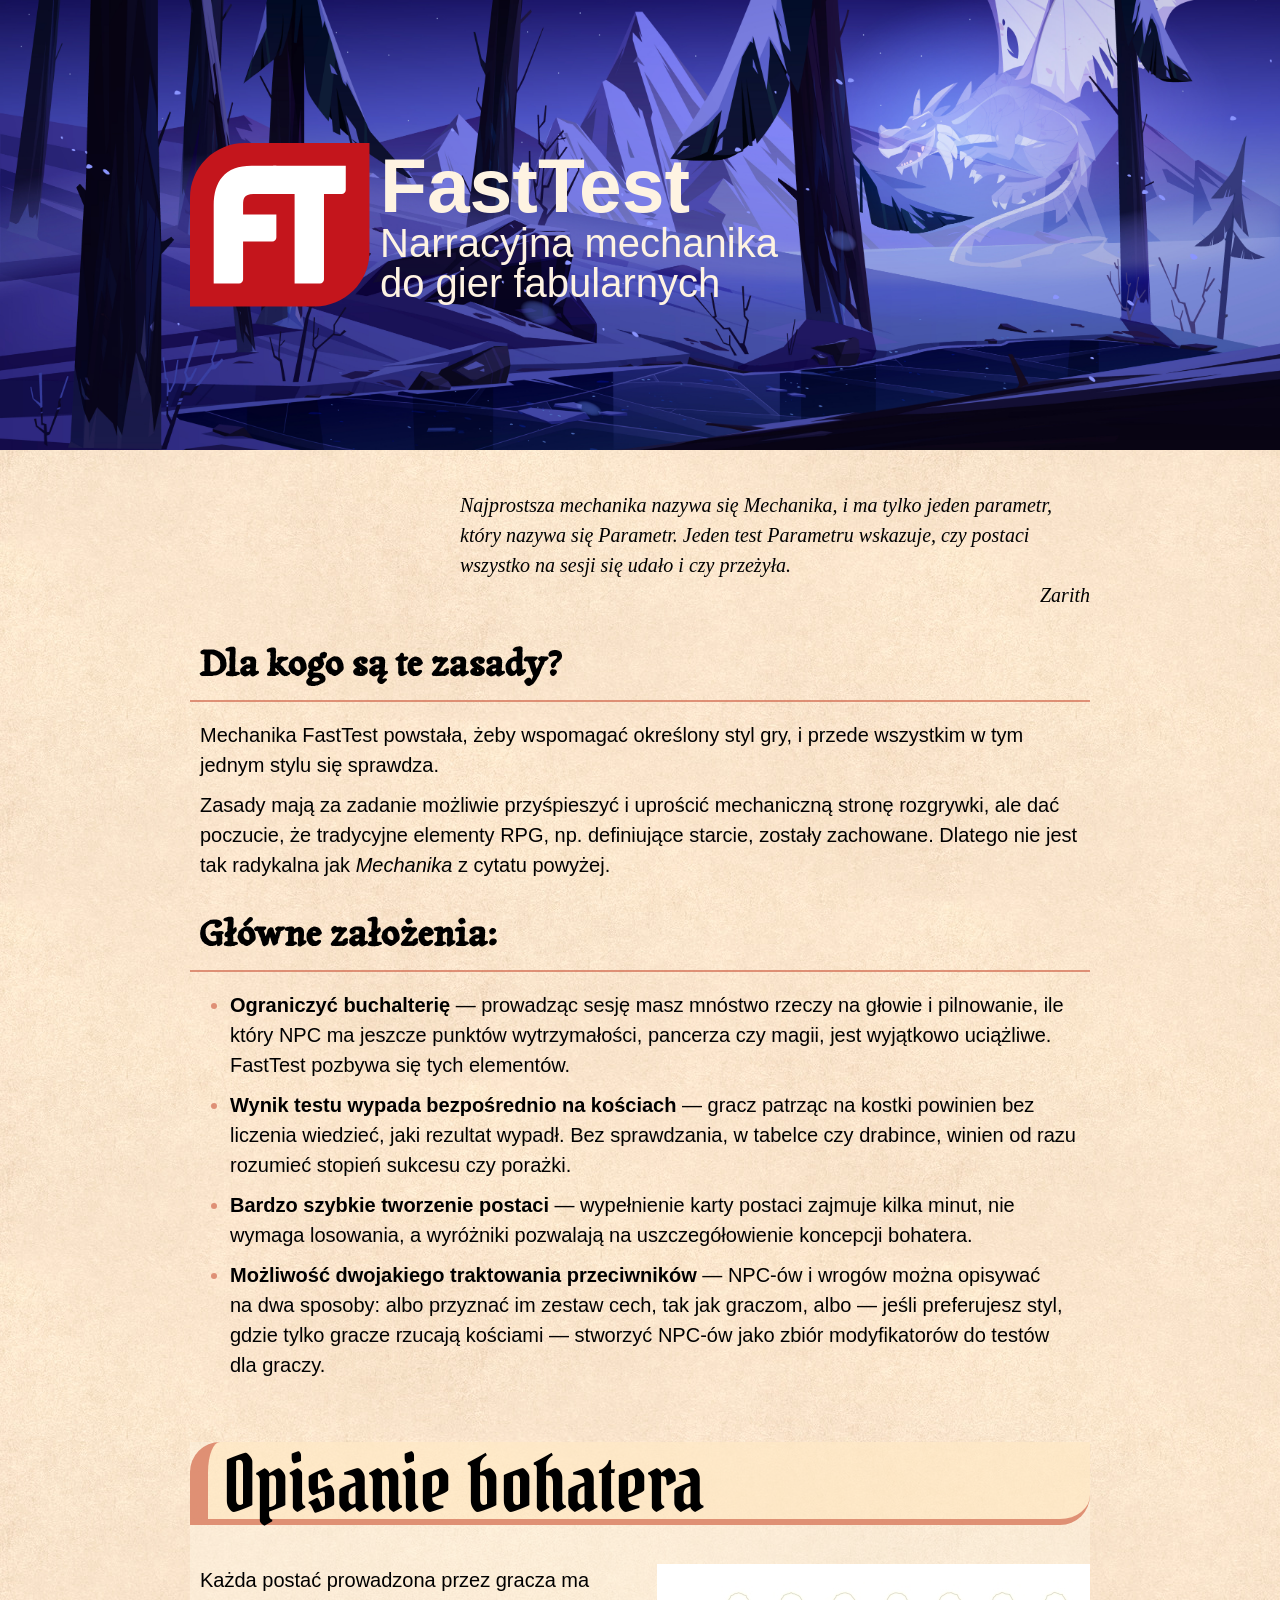
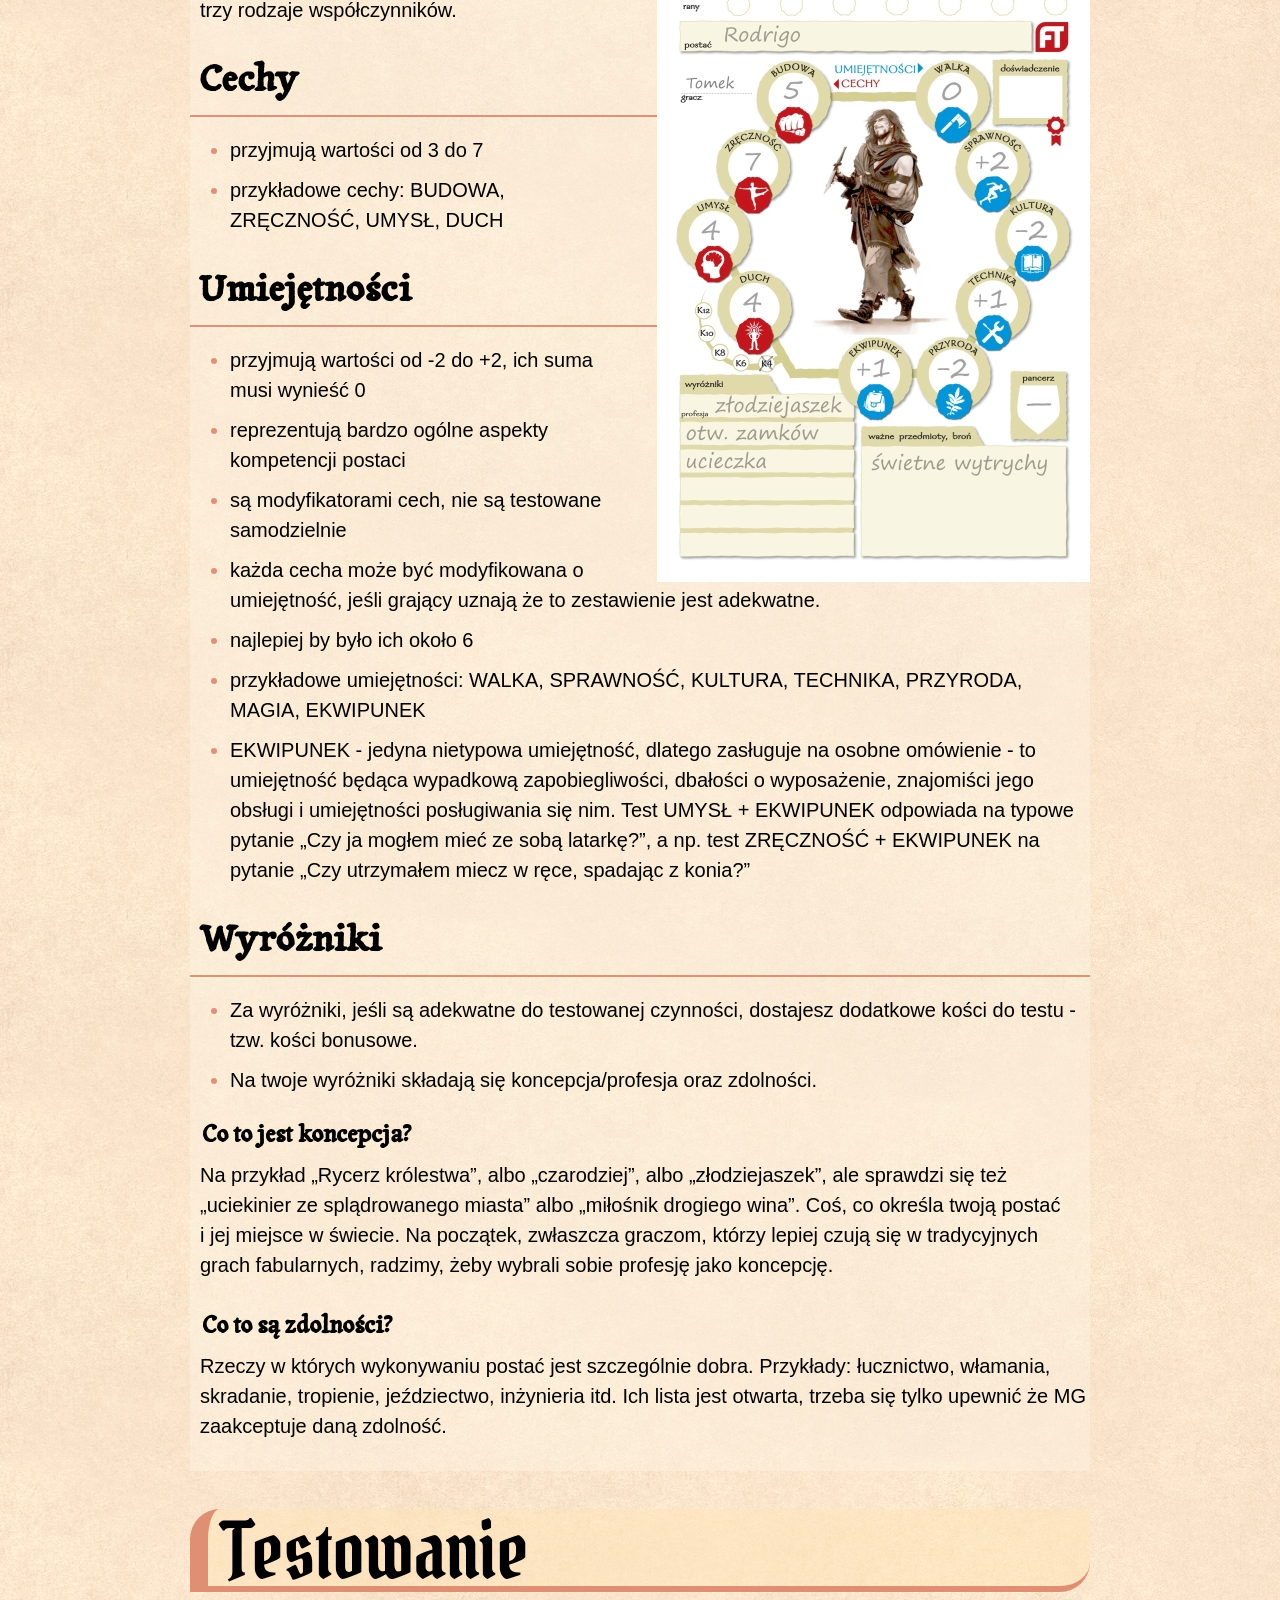
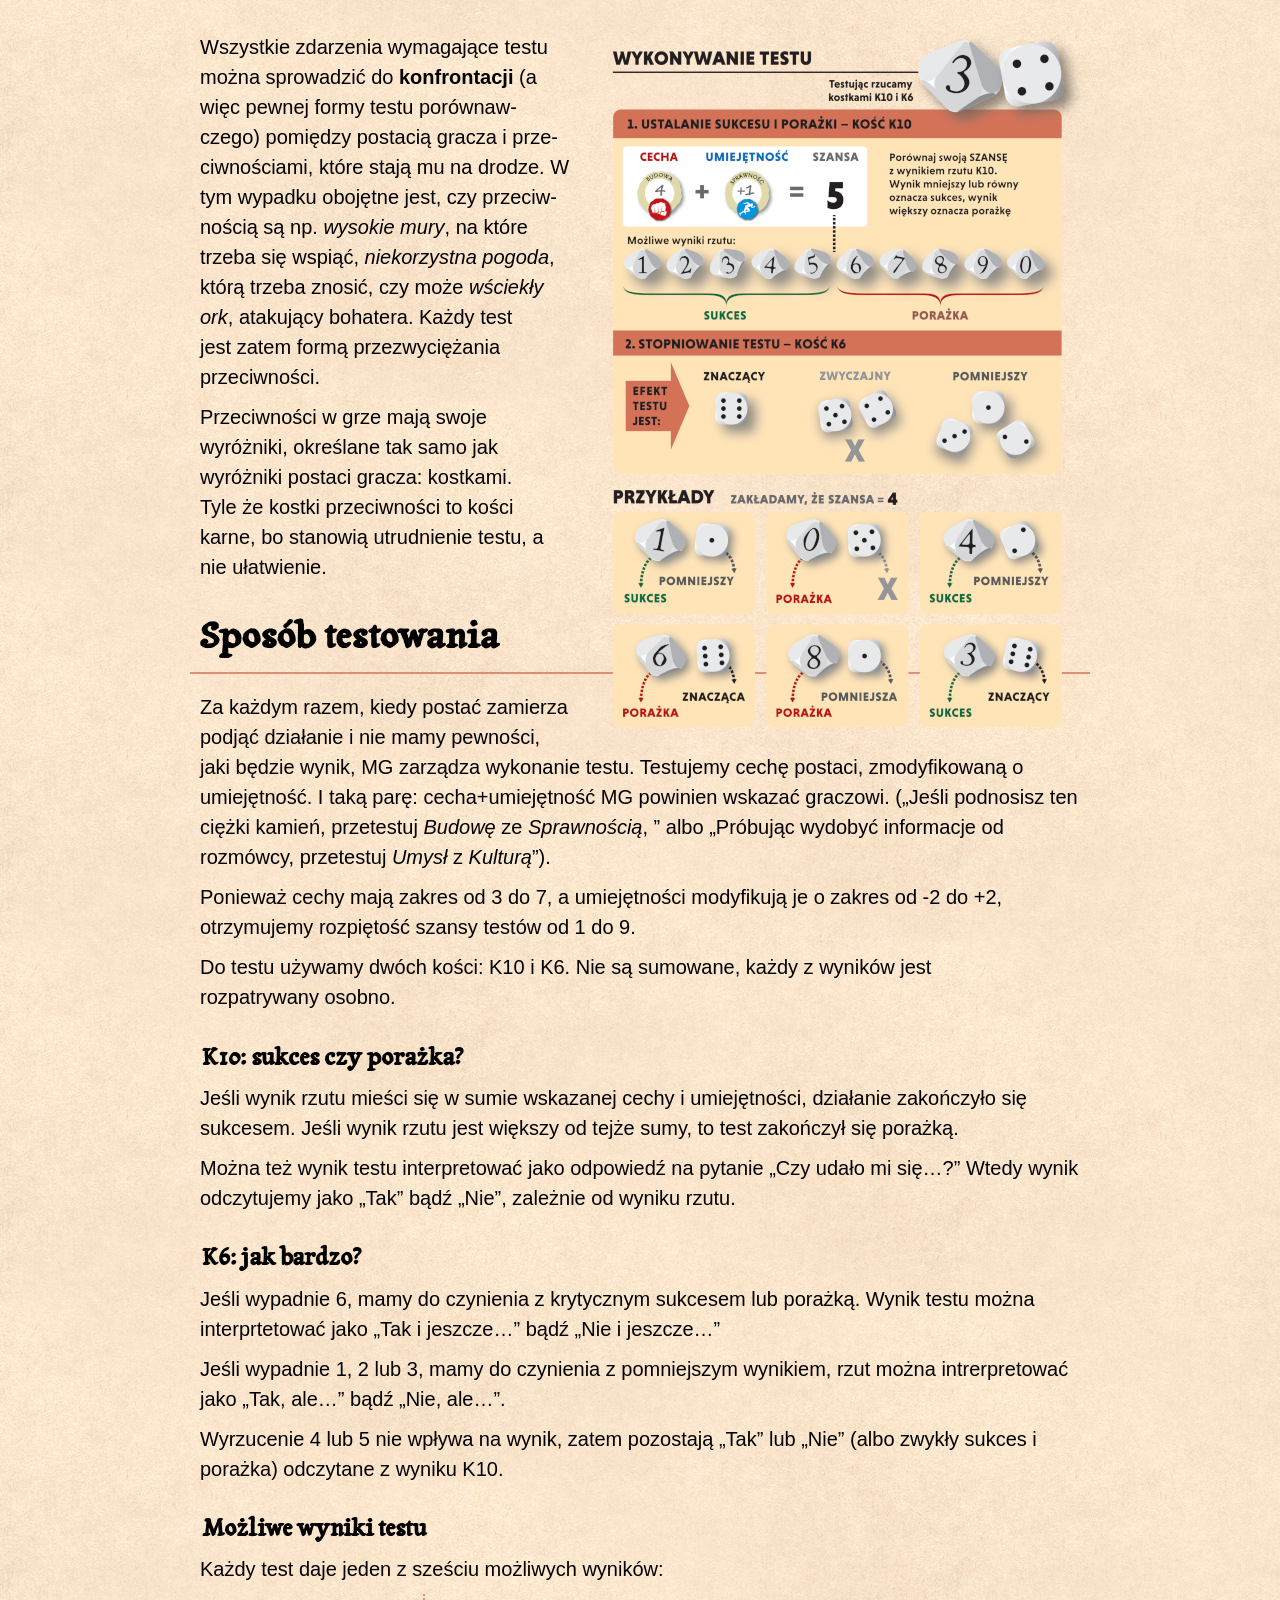
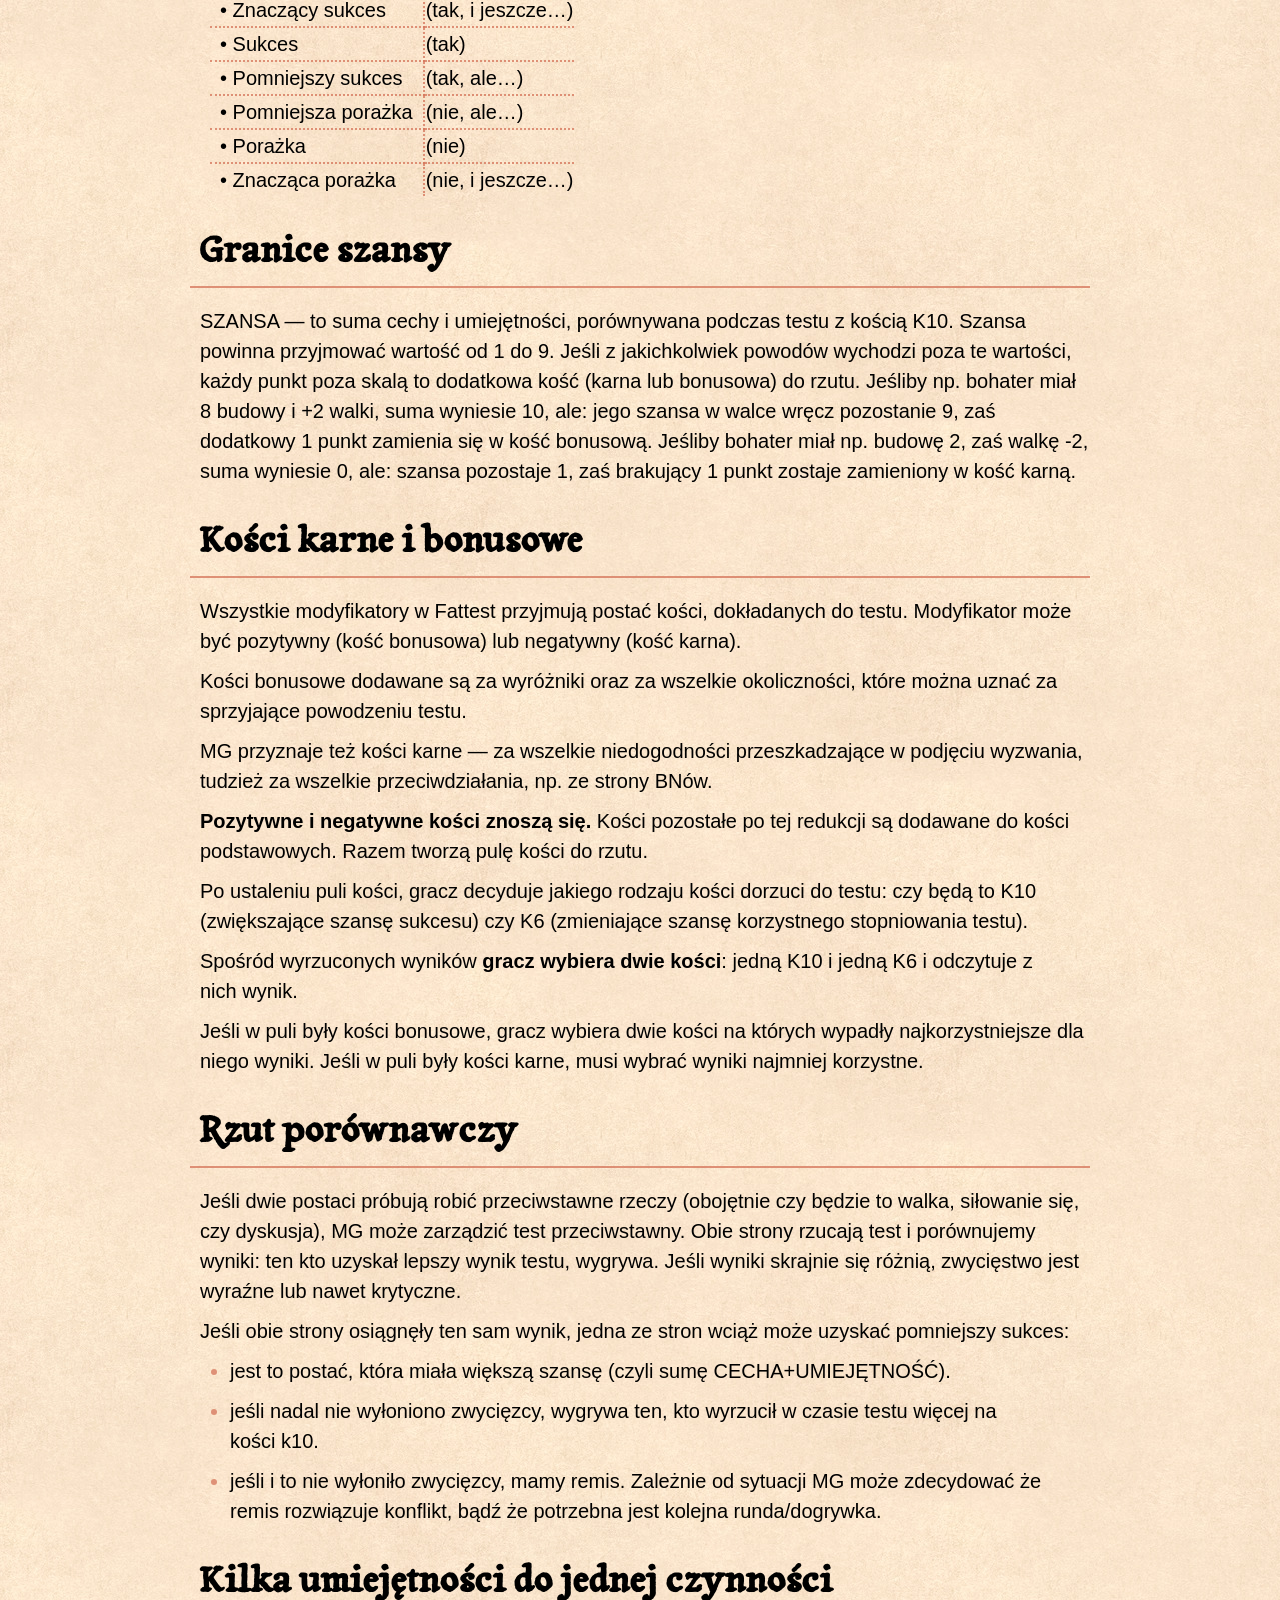
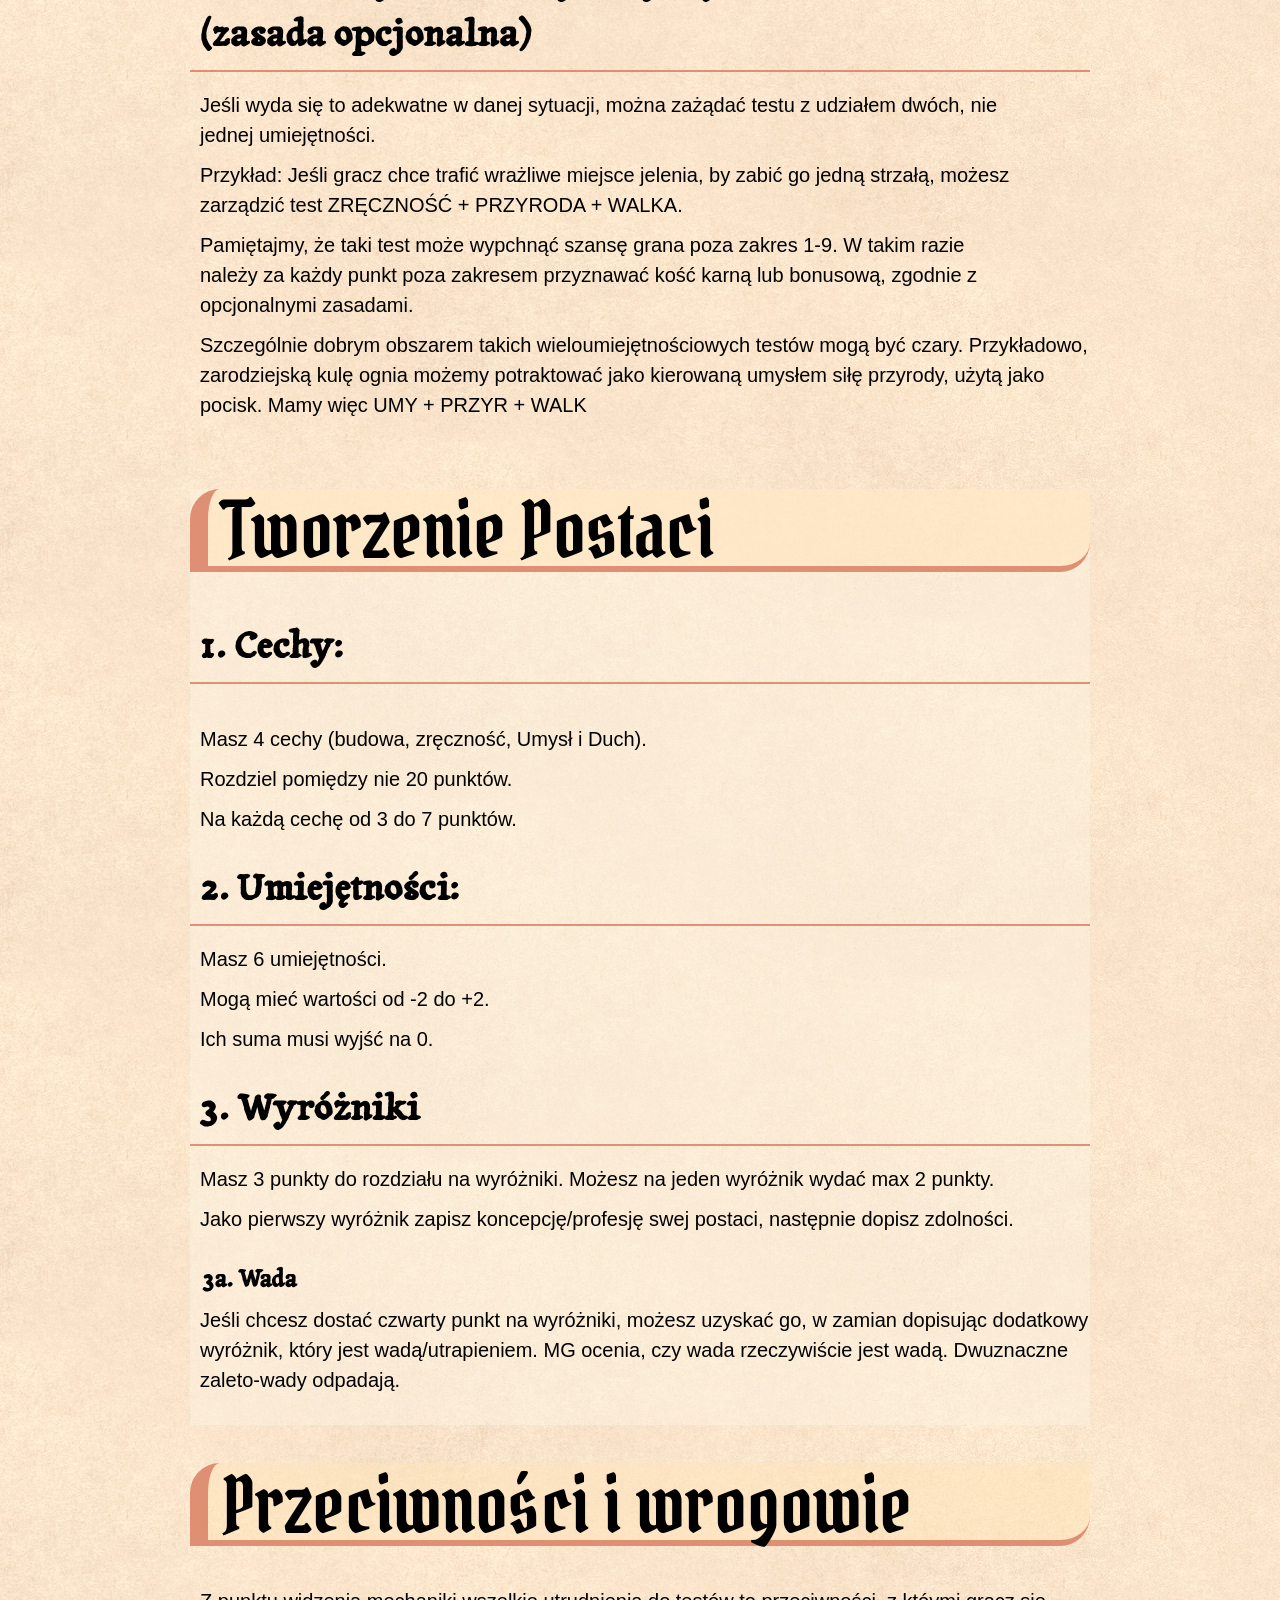
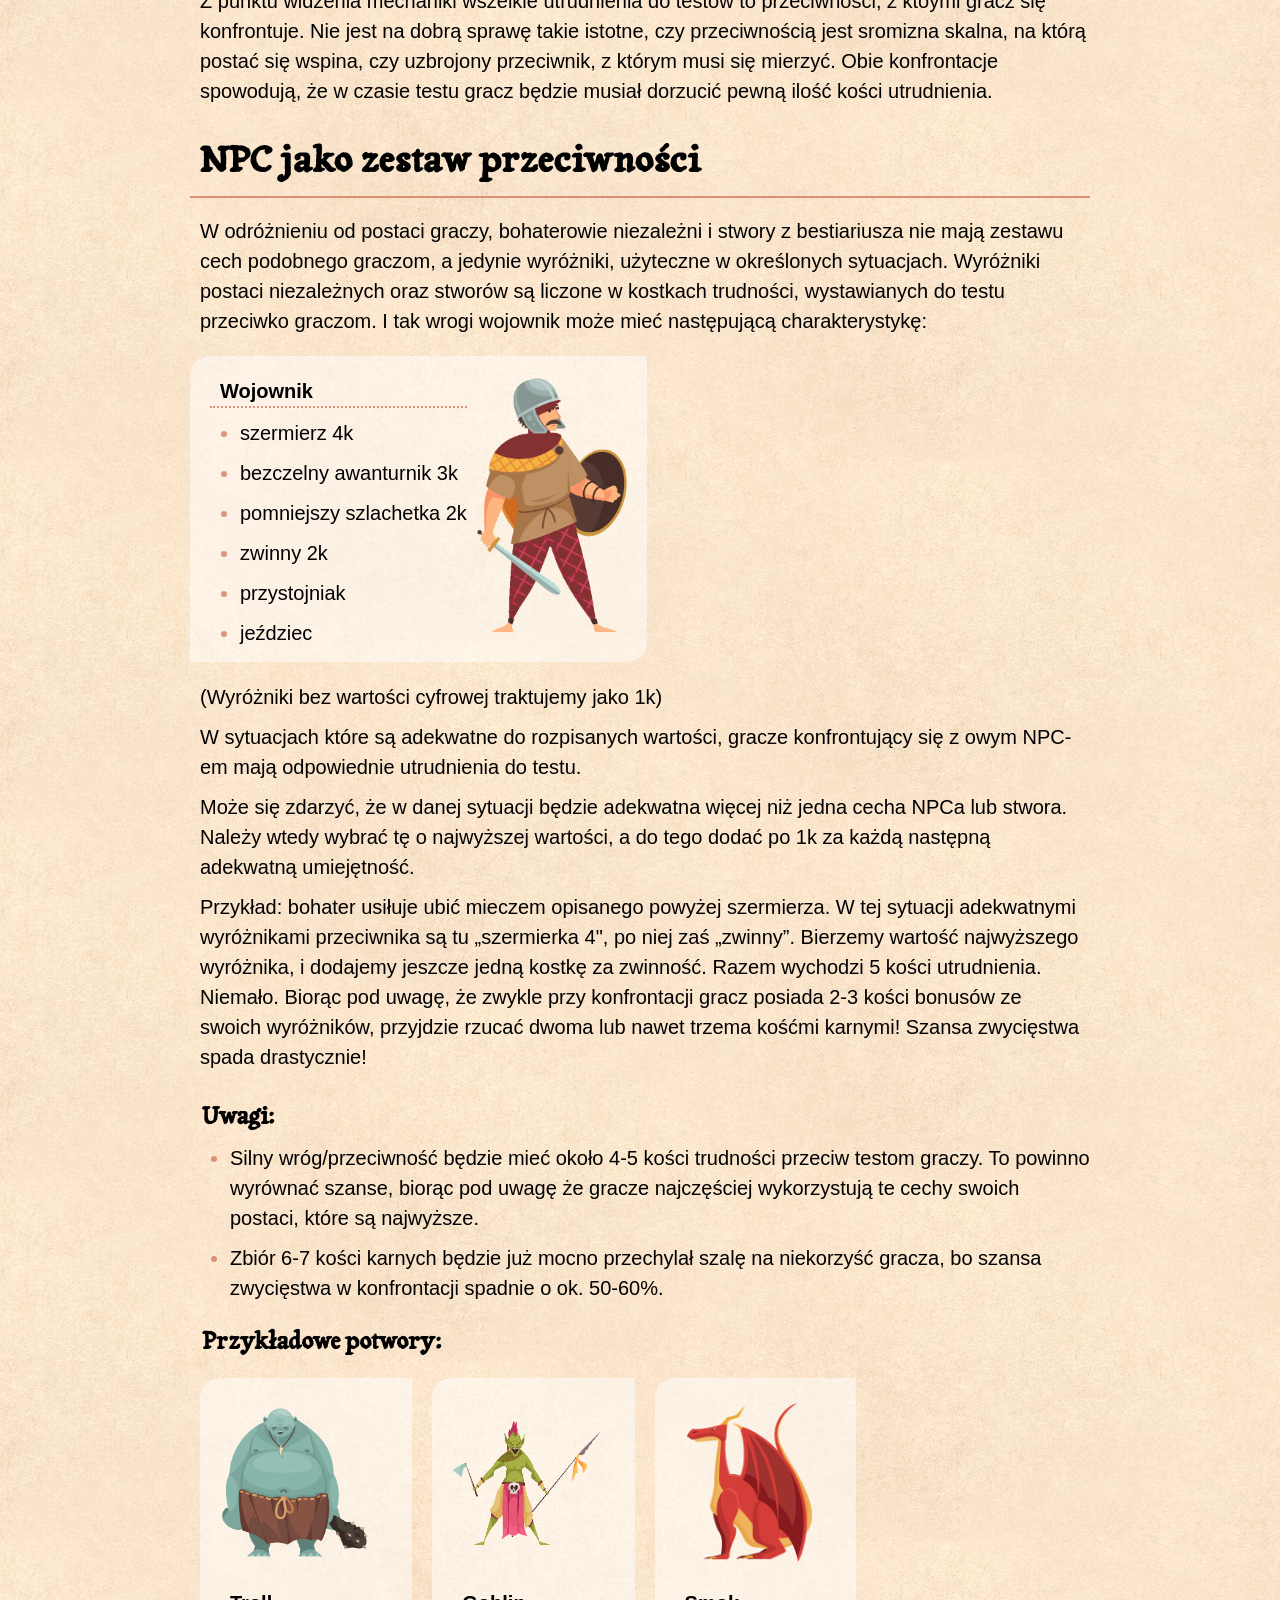
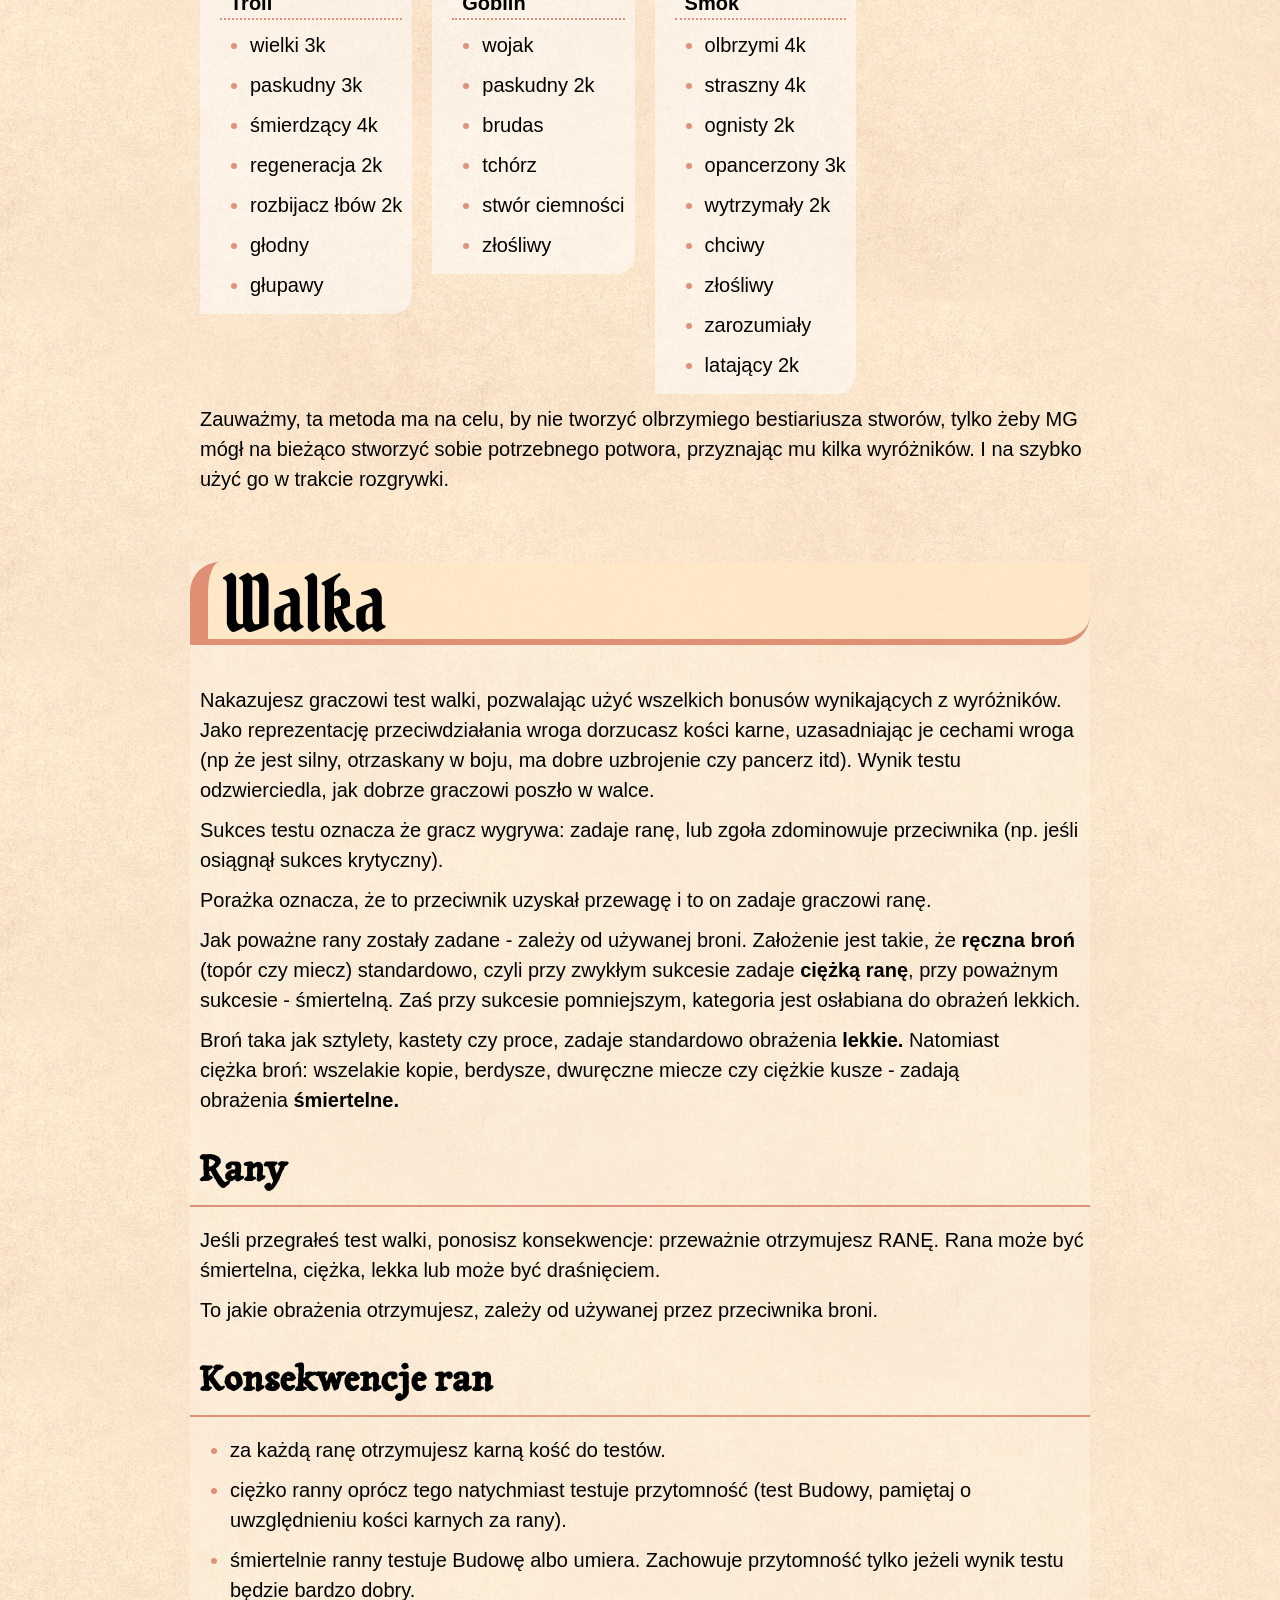
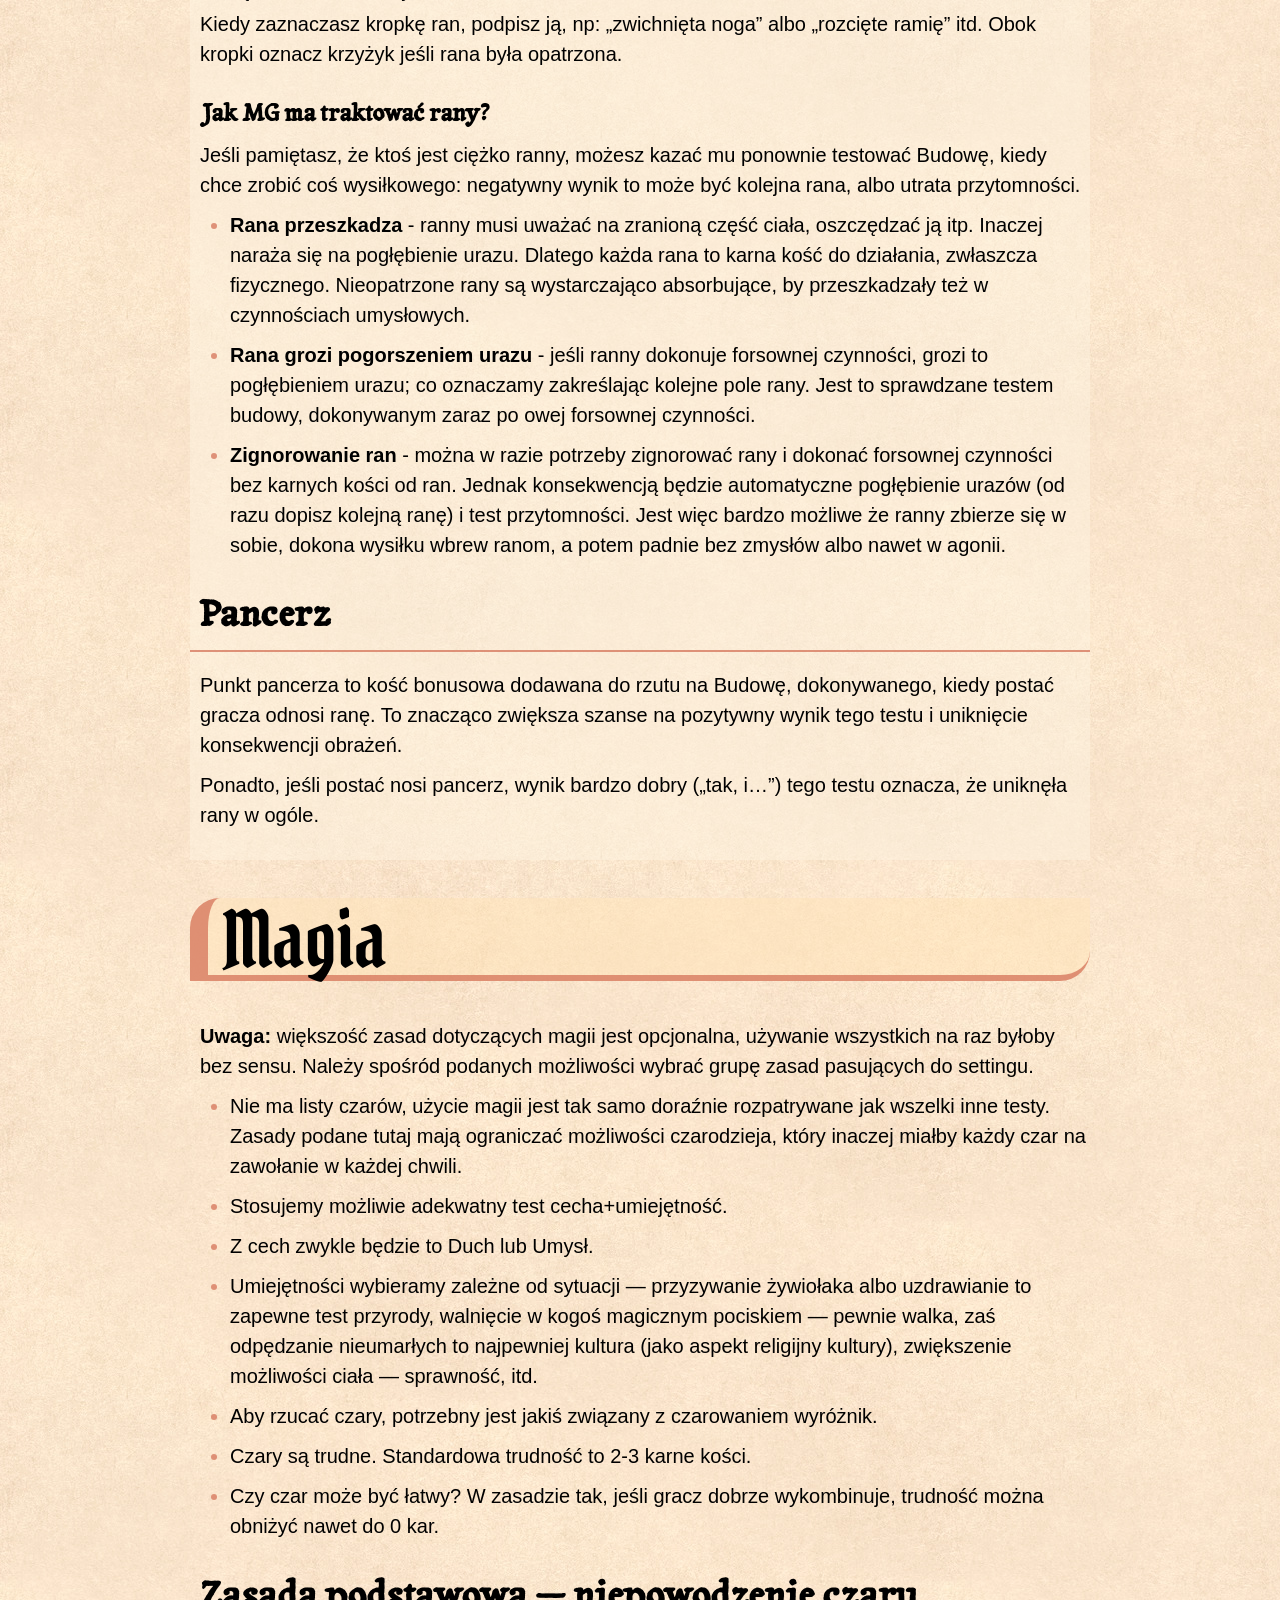
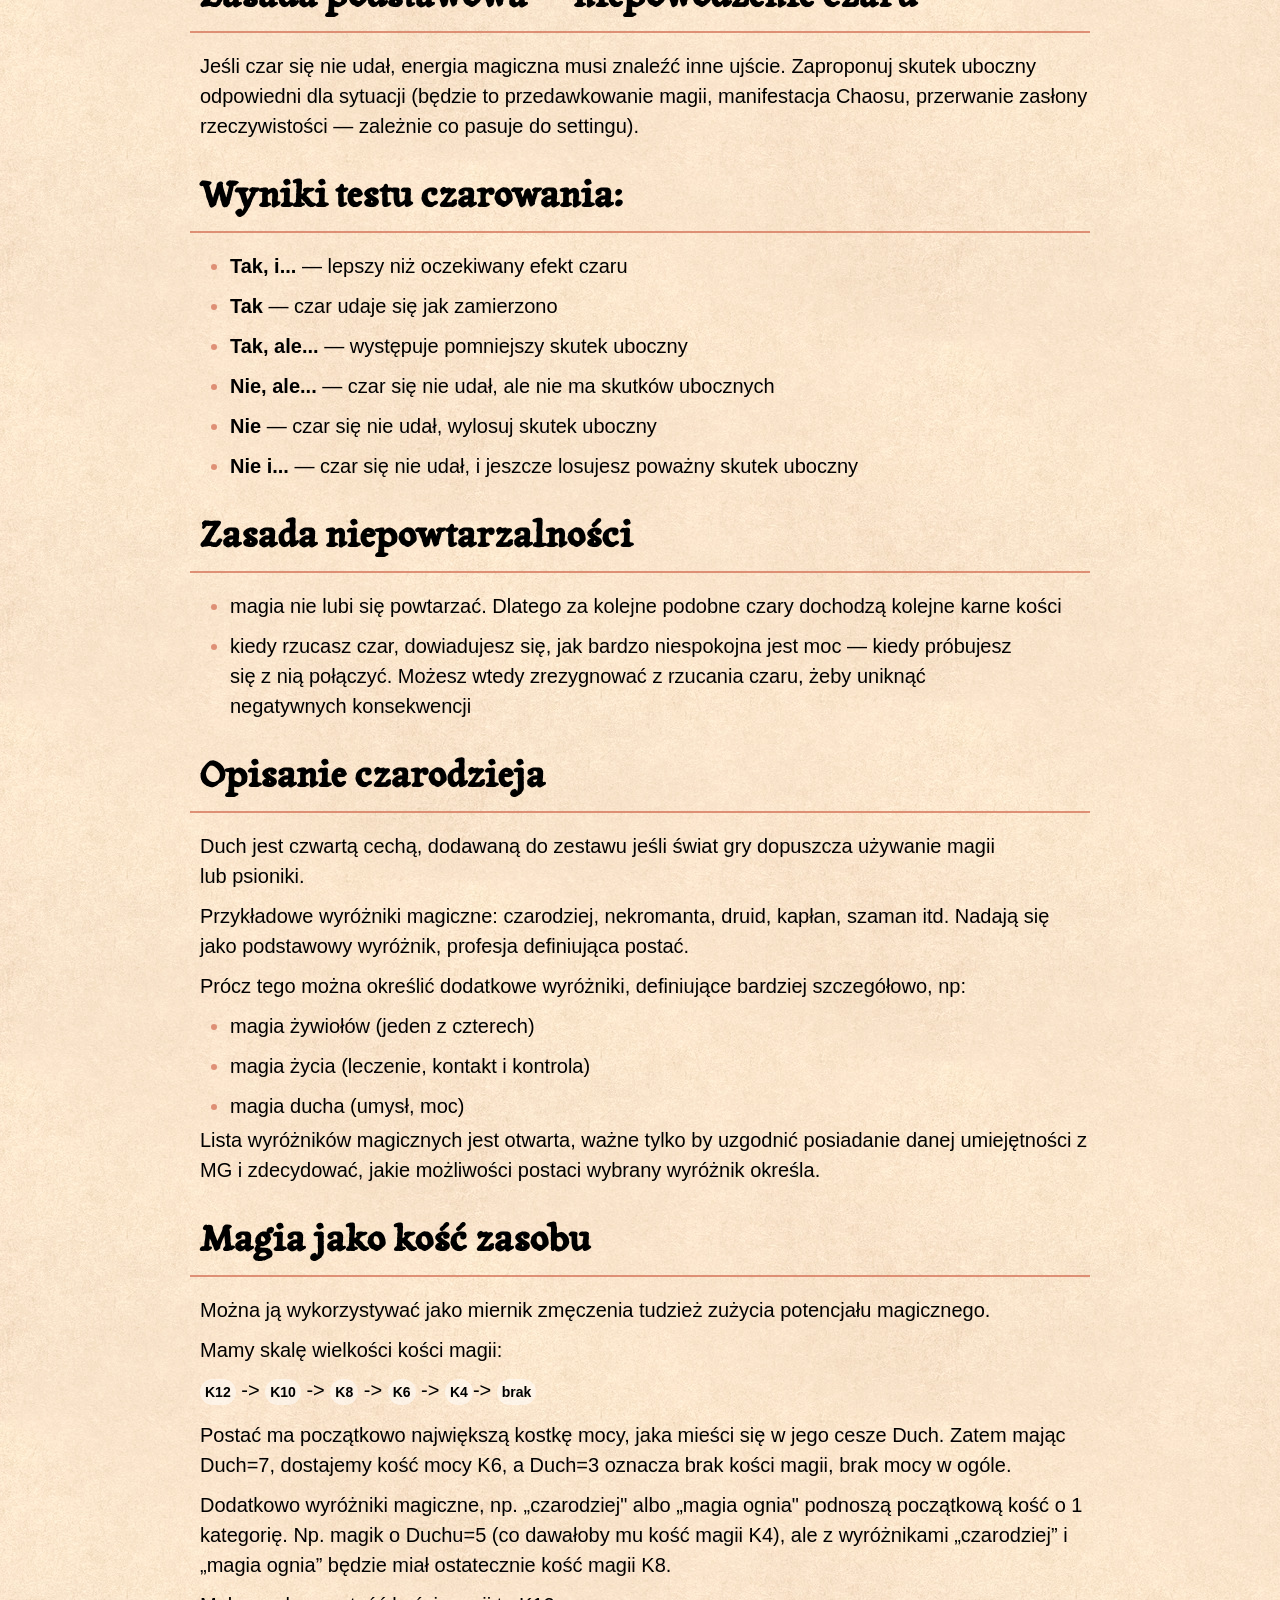
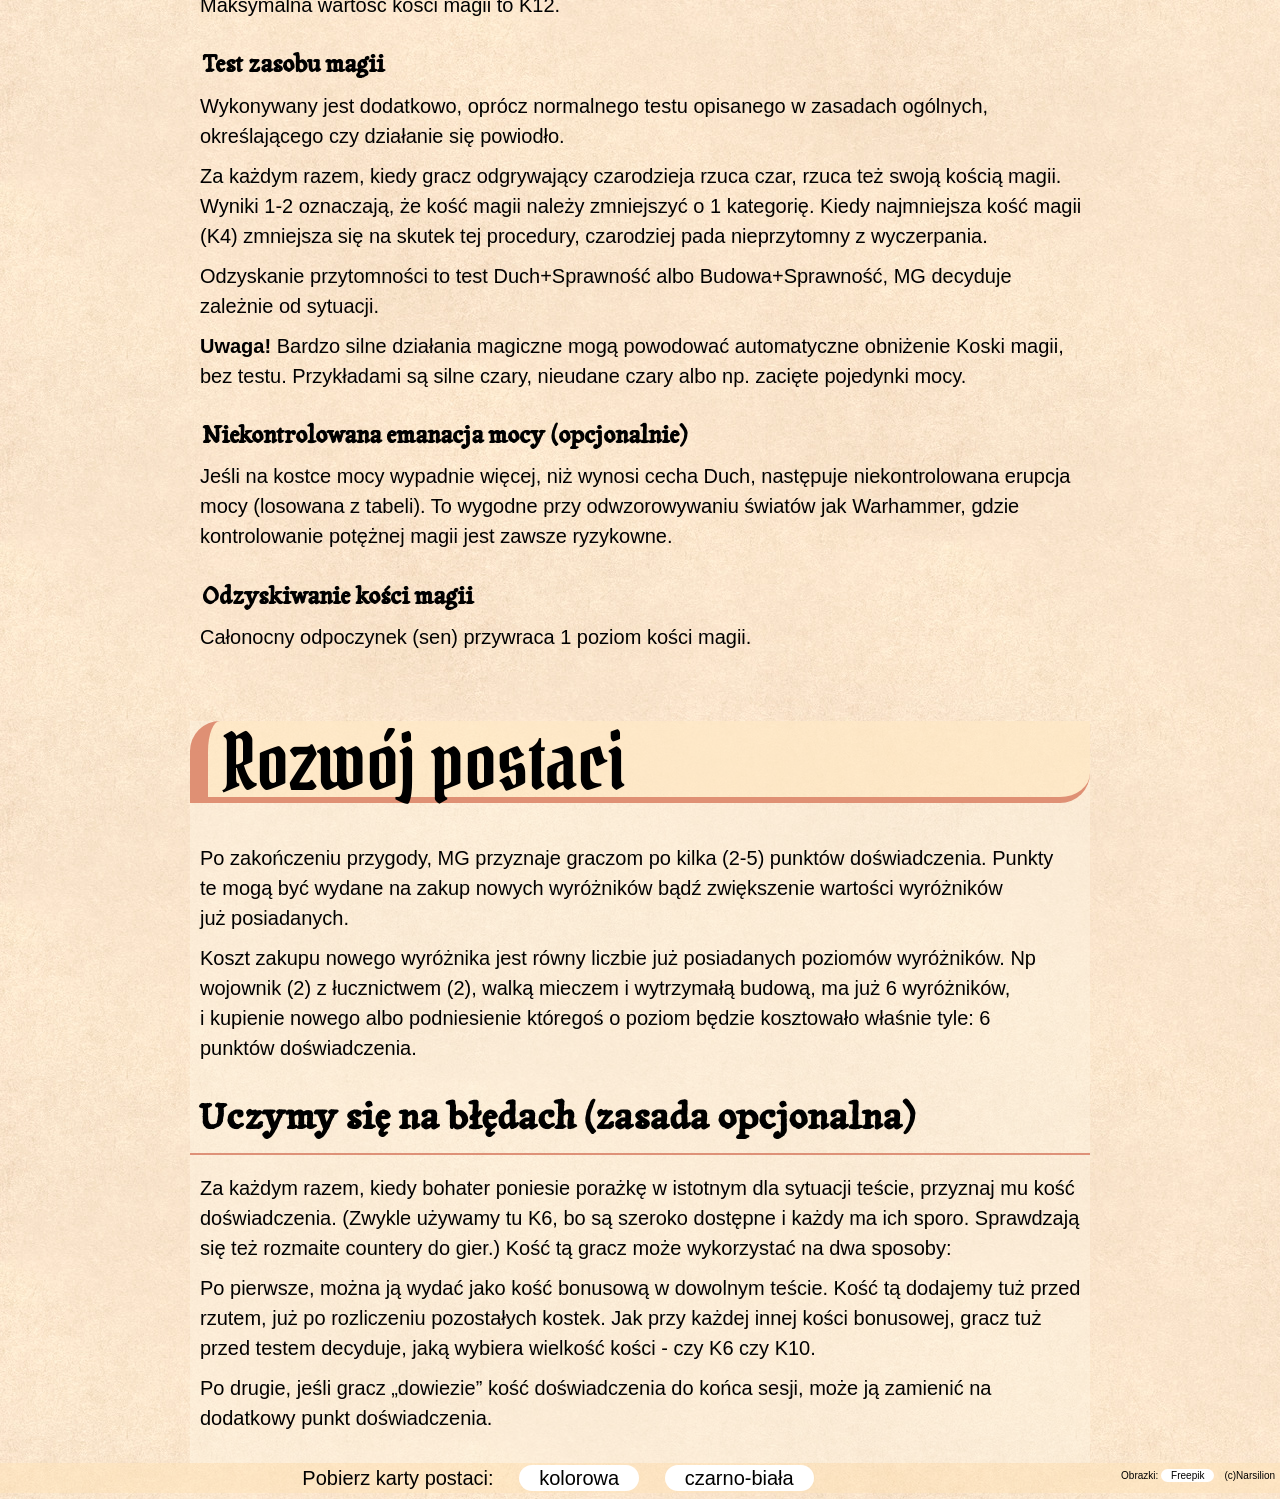
==== commit 8da69a5a: "index.html" ====
--- a/index.html
+++ b/index.html
@@ -79,8 +79,8 @@
 </ul>
 
 
-<h3>Co to jest koncepcja?</h3>
-<p>Na przykład „Rycerz królestwa”, albo „czarodziej”, albo „złodziejaszek”, ale sprawdzi się też „uciekinier ze splądrowanego miasta” albo „miłośnik drogiego wina”. Coś co określa twoją postać i jej miejsce w świecie. Na początek, zwłaszcza graczom, którzy lepiej czują się w tradycyjnych grach fabularnych, radzimy, żeby wybrali sobie profesję jako koncepcję.</p>
+<h3>Co&nbsp;to&nbsp;jest koncepcja?</h3>
+<p>Na&nbsp;przykład „Rycerz królestwa”, albo&nbsp;„czarodziej”, albo&nbsp;„złodziejaszek”, ale&nbsp;sprawdzi się też „uciekinier ze&nbsp;splądrowanego miasta” albo&nbsp;„miłośnik drogiego wina”. Coś, co&nbsp;określa twoją postać i&nbsp;jej miejsce w&nbsp;świecie. Na&nbsp;początek, zwłaszcza graczom, którzy lepiej czują się w&nbsp;tradycyjnych grach fabularnych, radzimy, żeby&nbsp;wybrali sobie profesję jako&nbsp;koncepcję.</p>
 
 <h3>Co to są zdolności?</h3>
 <p>Rzeczy w których wykonywaniu postać jest szczególnie dobra. Przykłady: łucznictwo, włamania, skradanie, tropienie, jeździectwo, inżynieria itd. Ich lista jest otwarta, trzeba się tylko upewnić że MG zaakceptuje daną zdolność.</p>
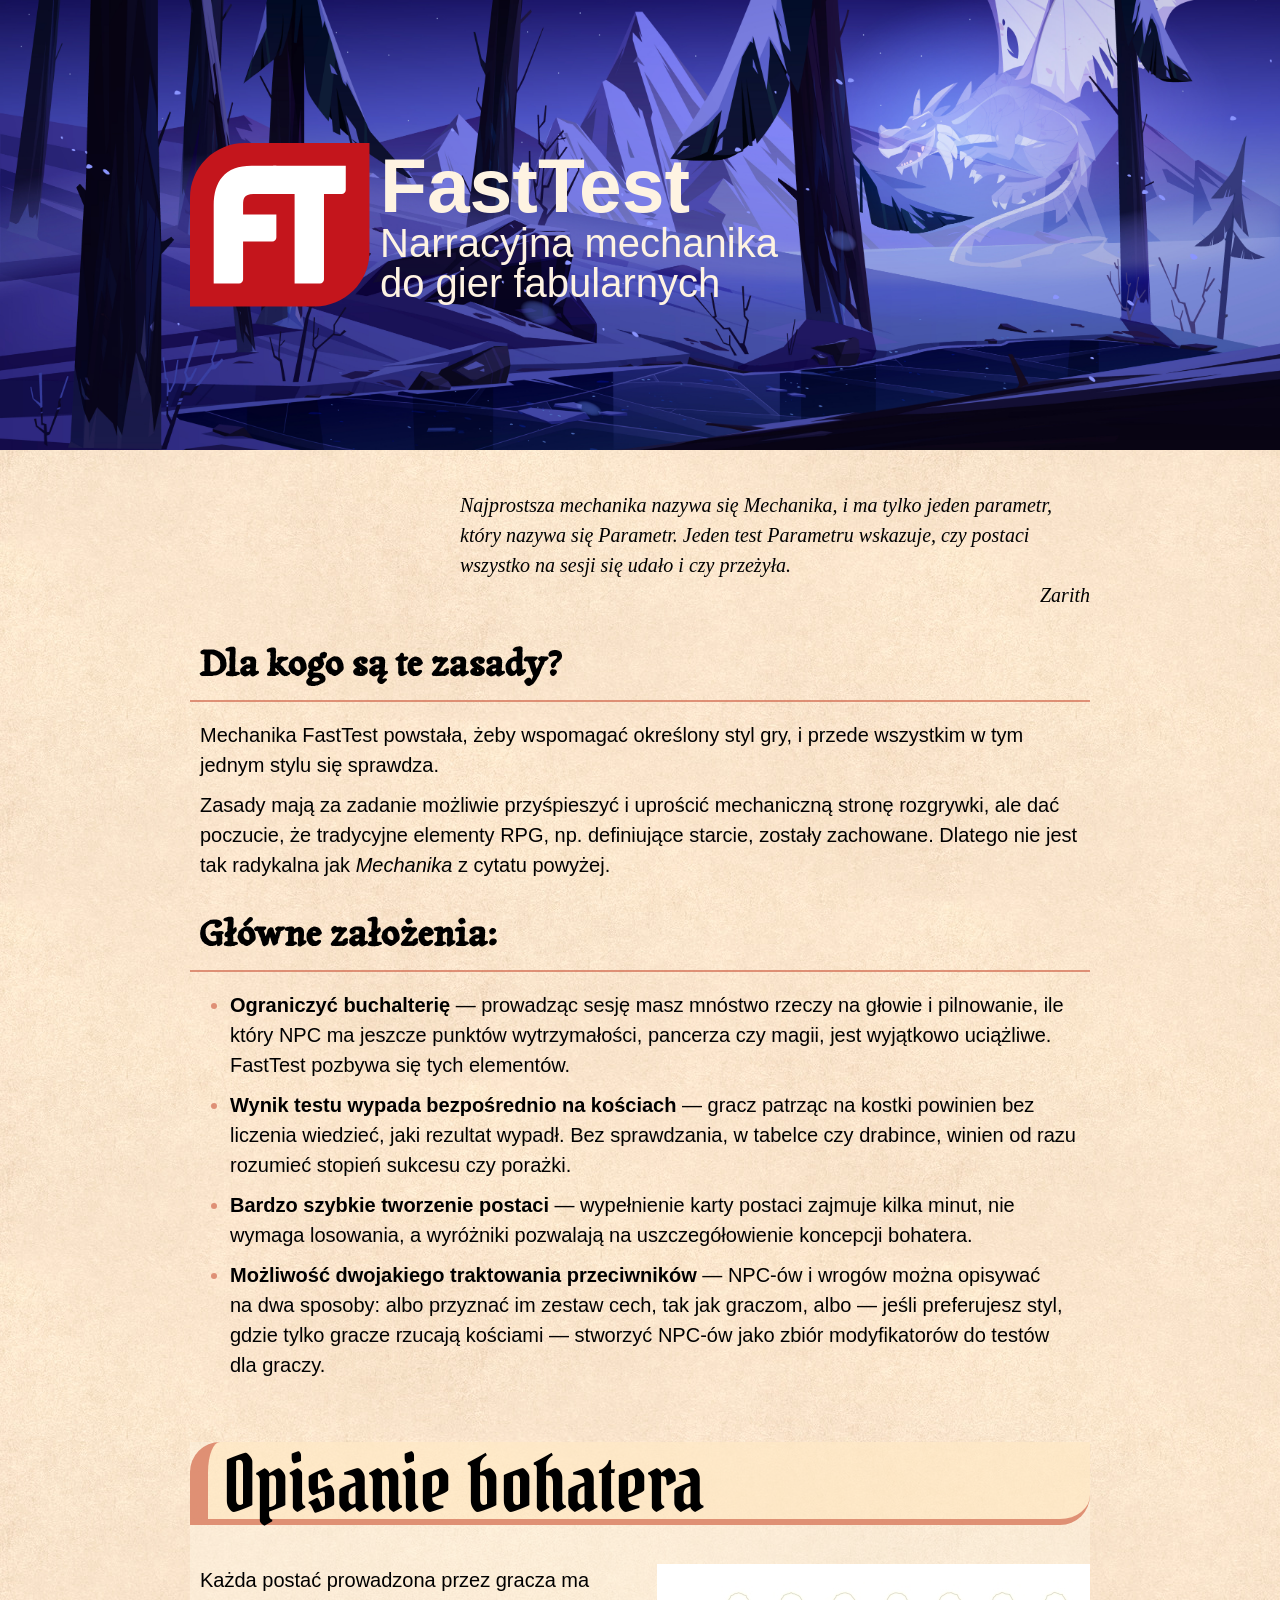
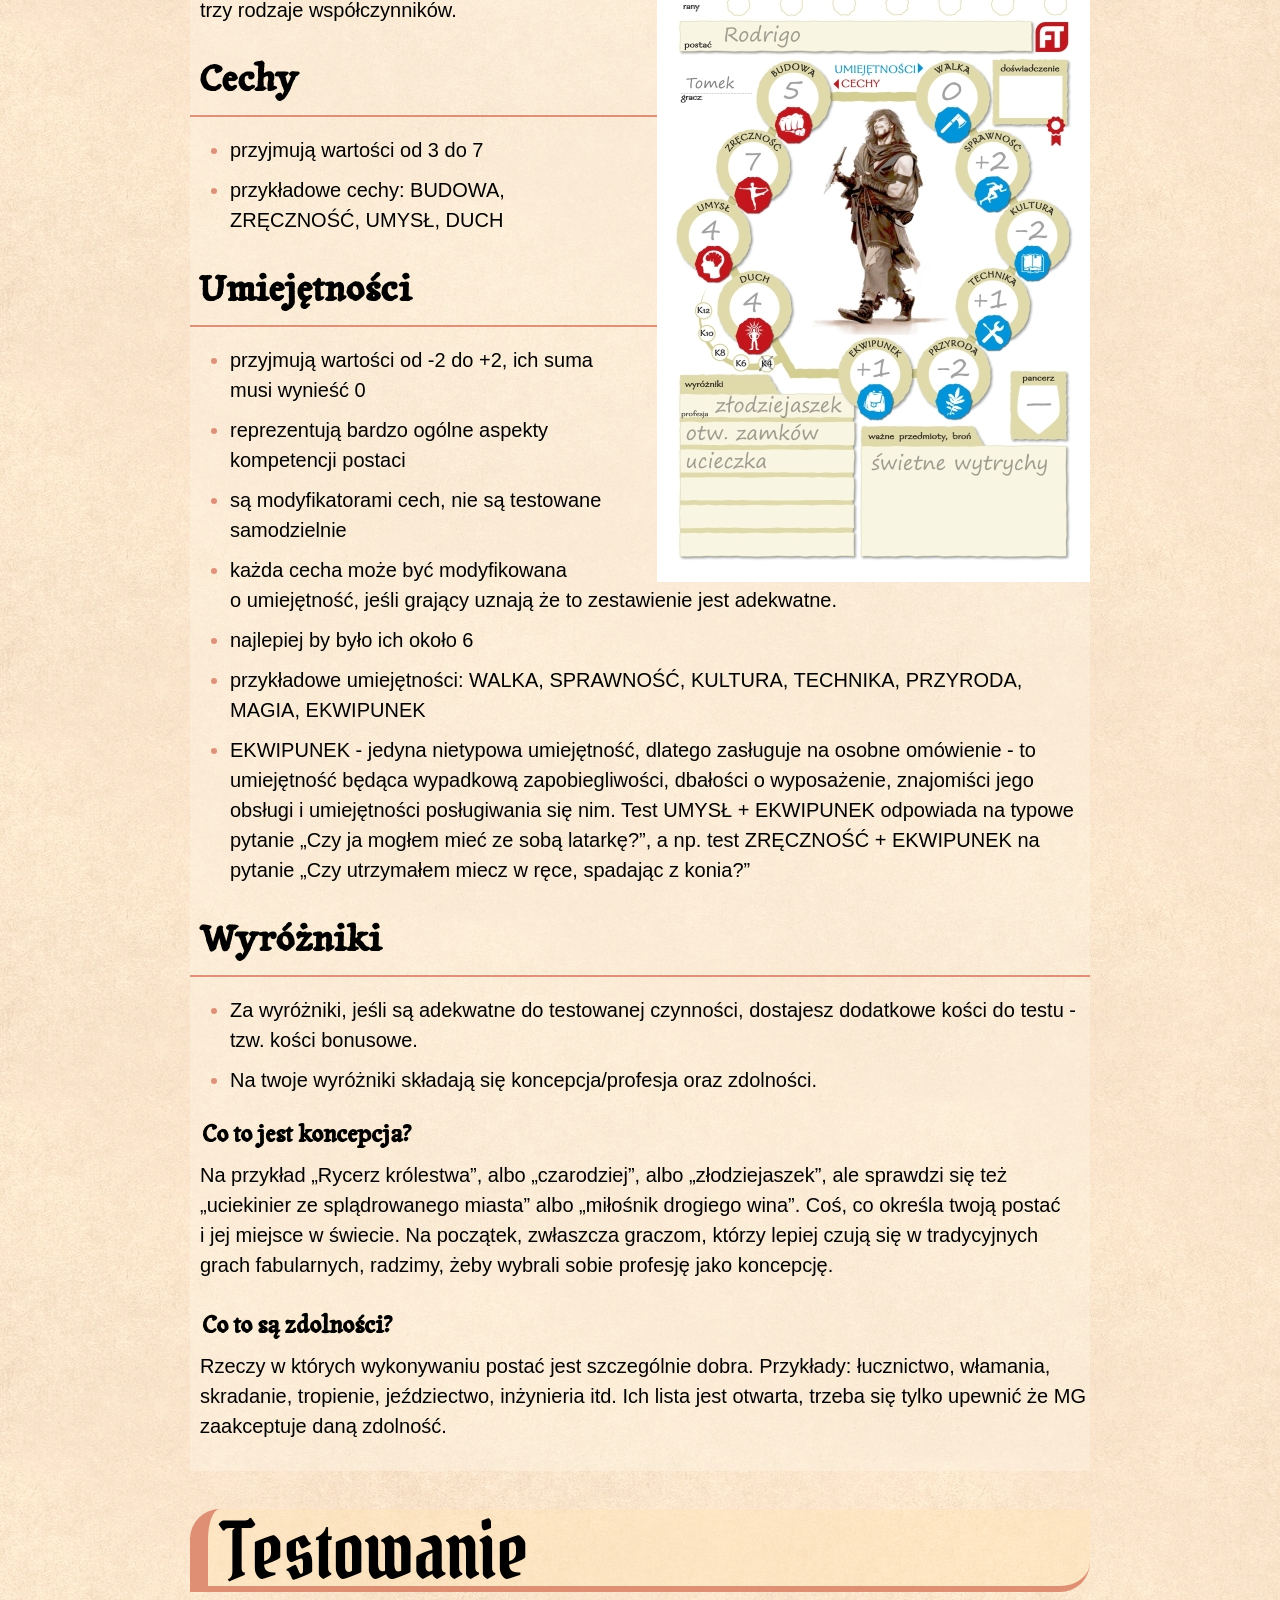
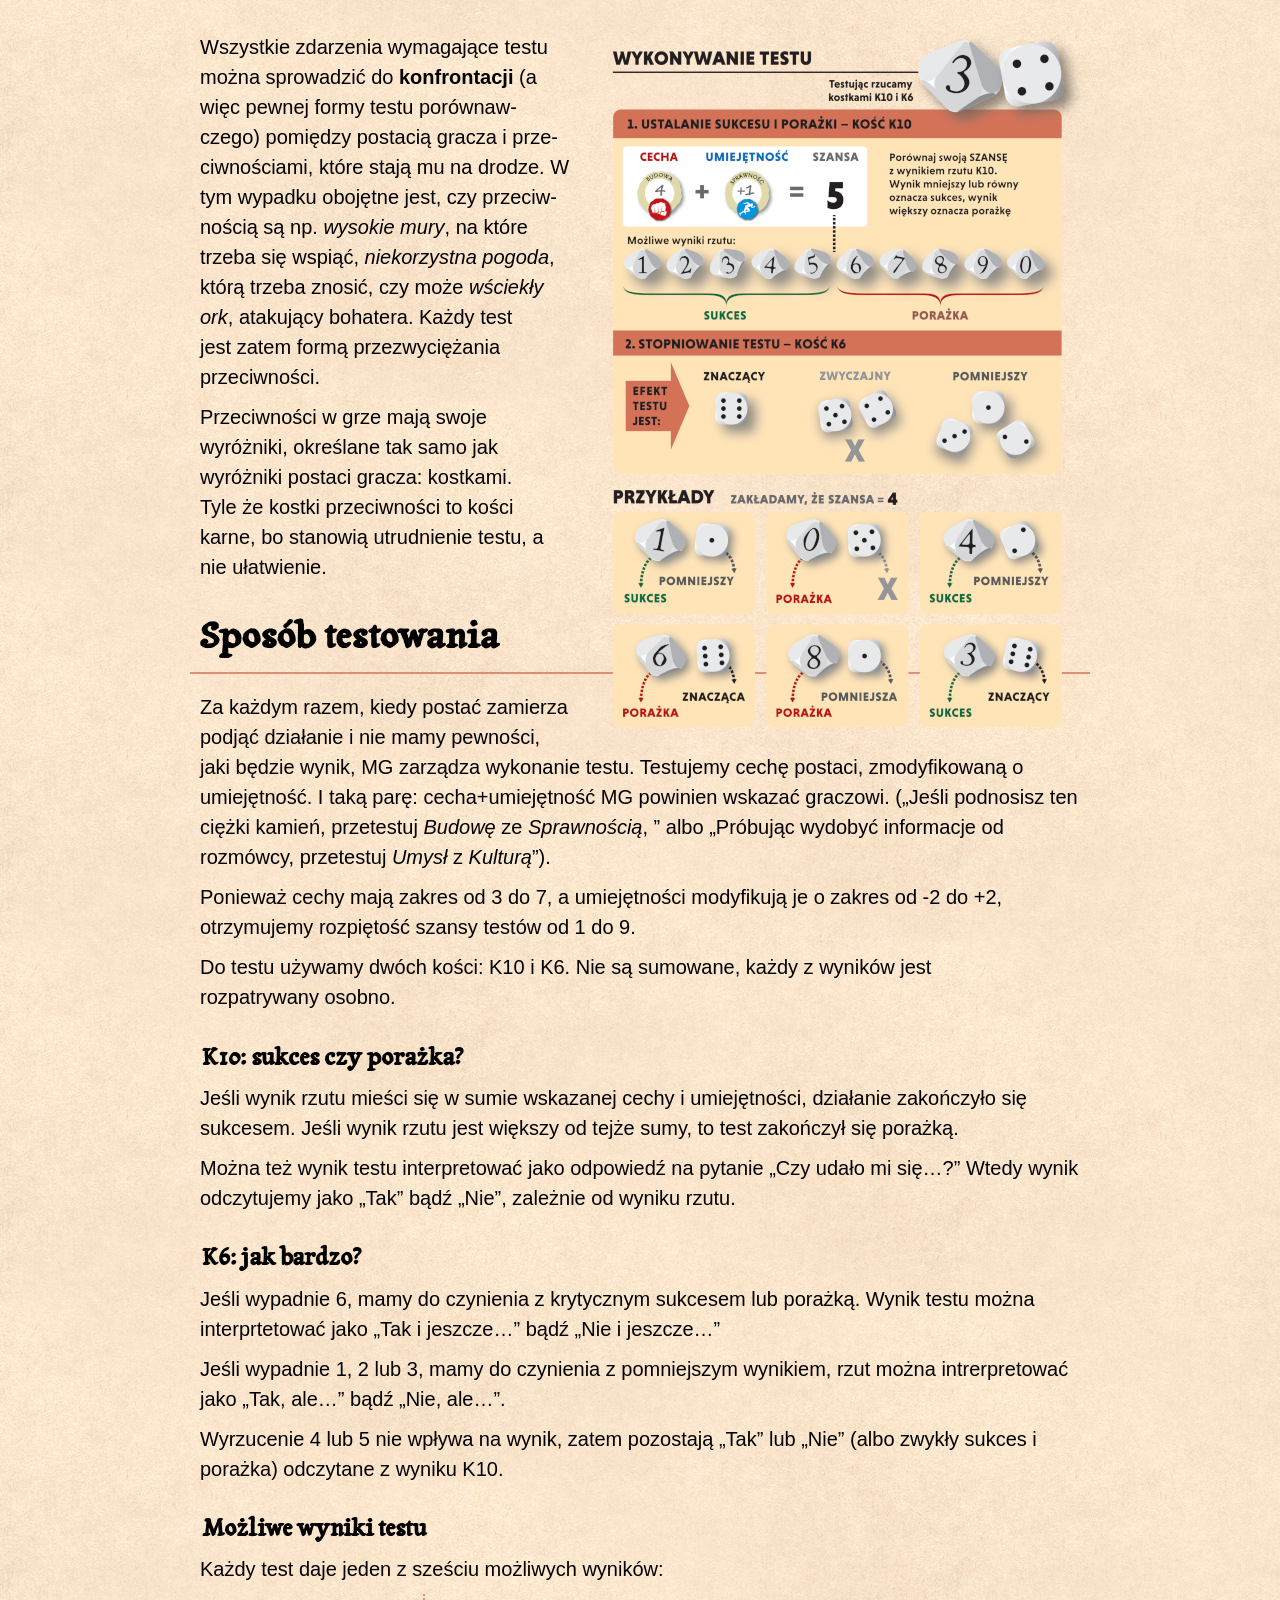
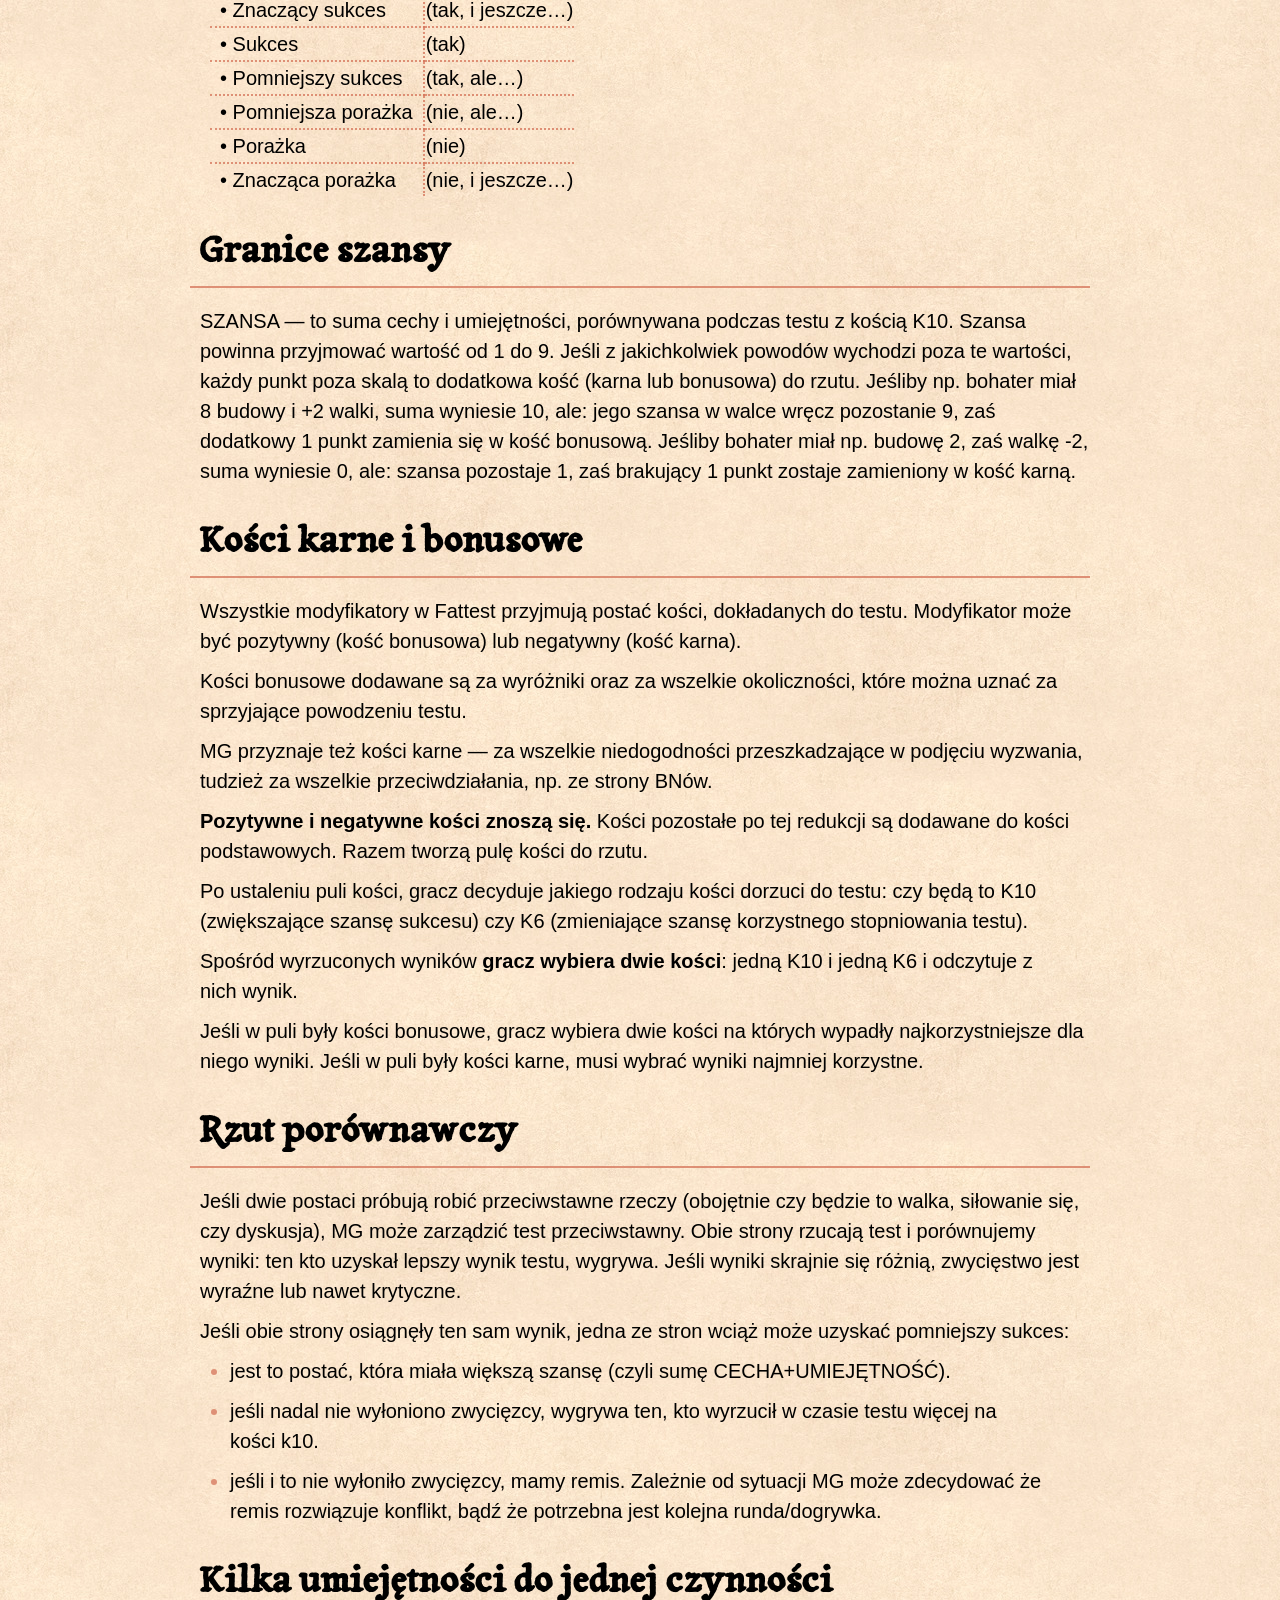
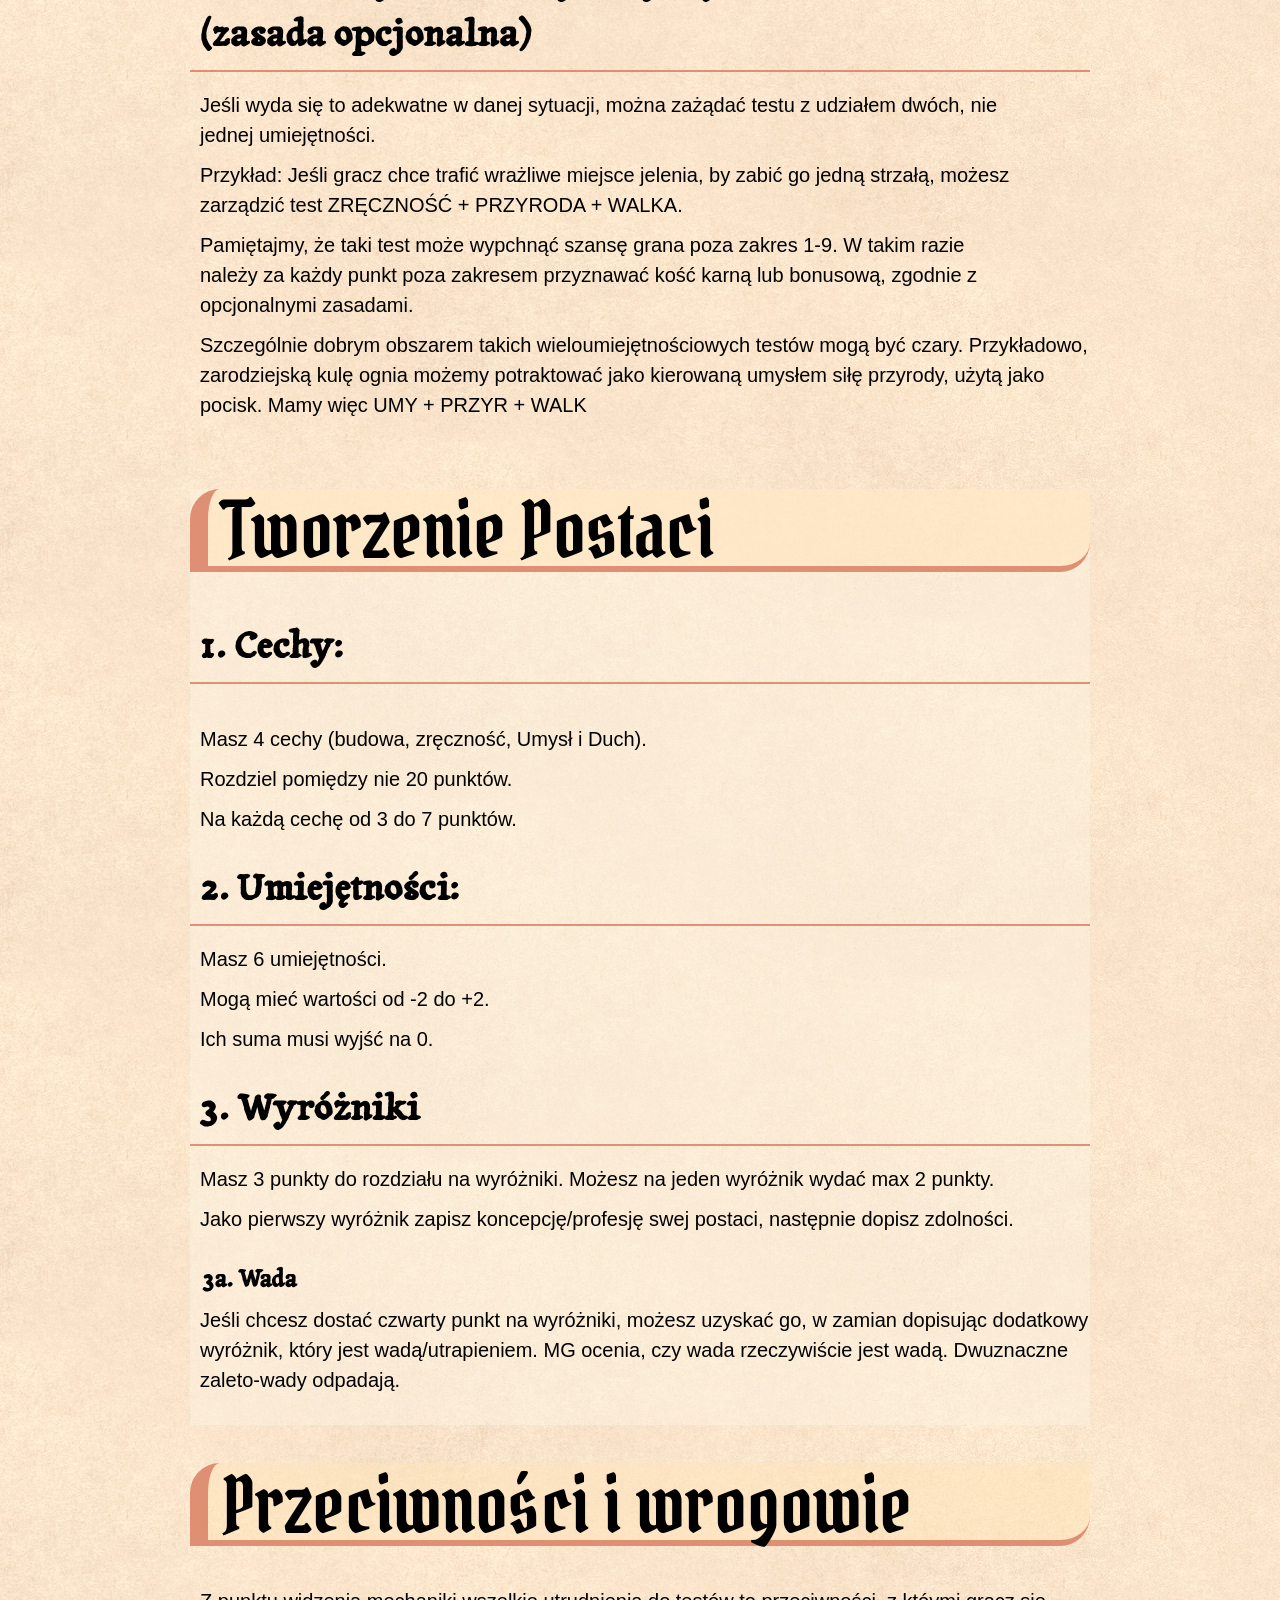
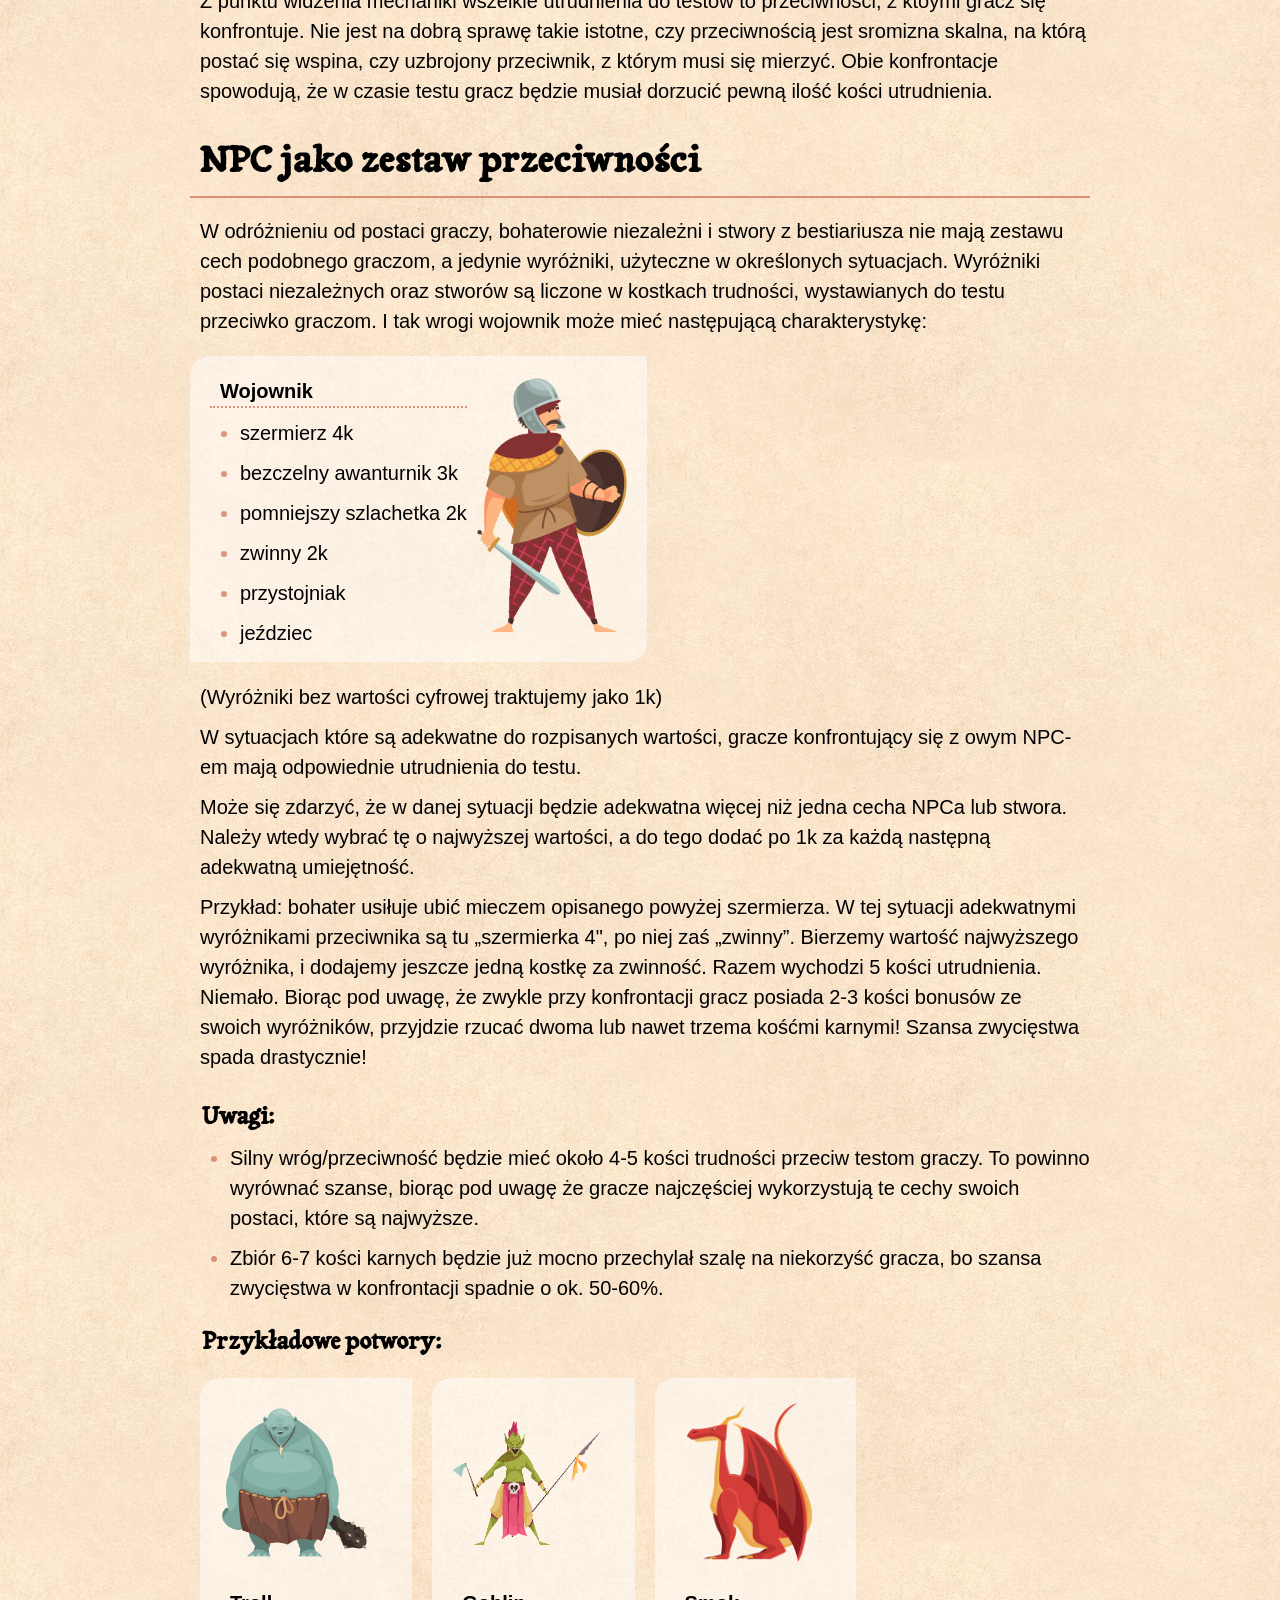
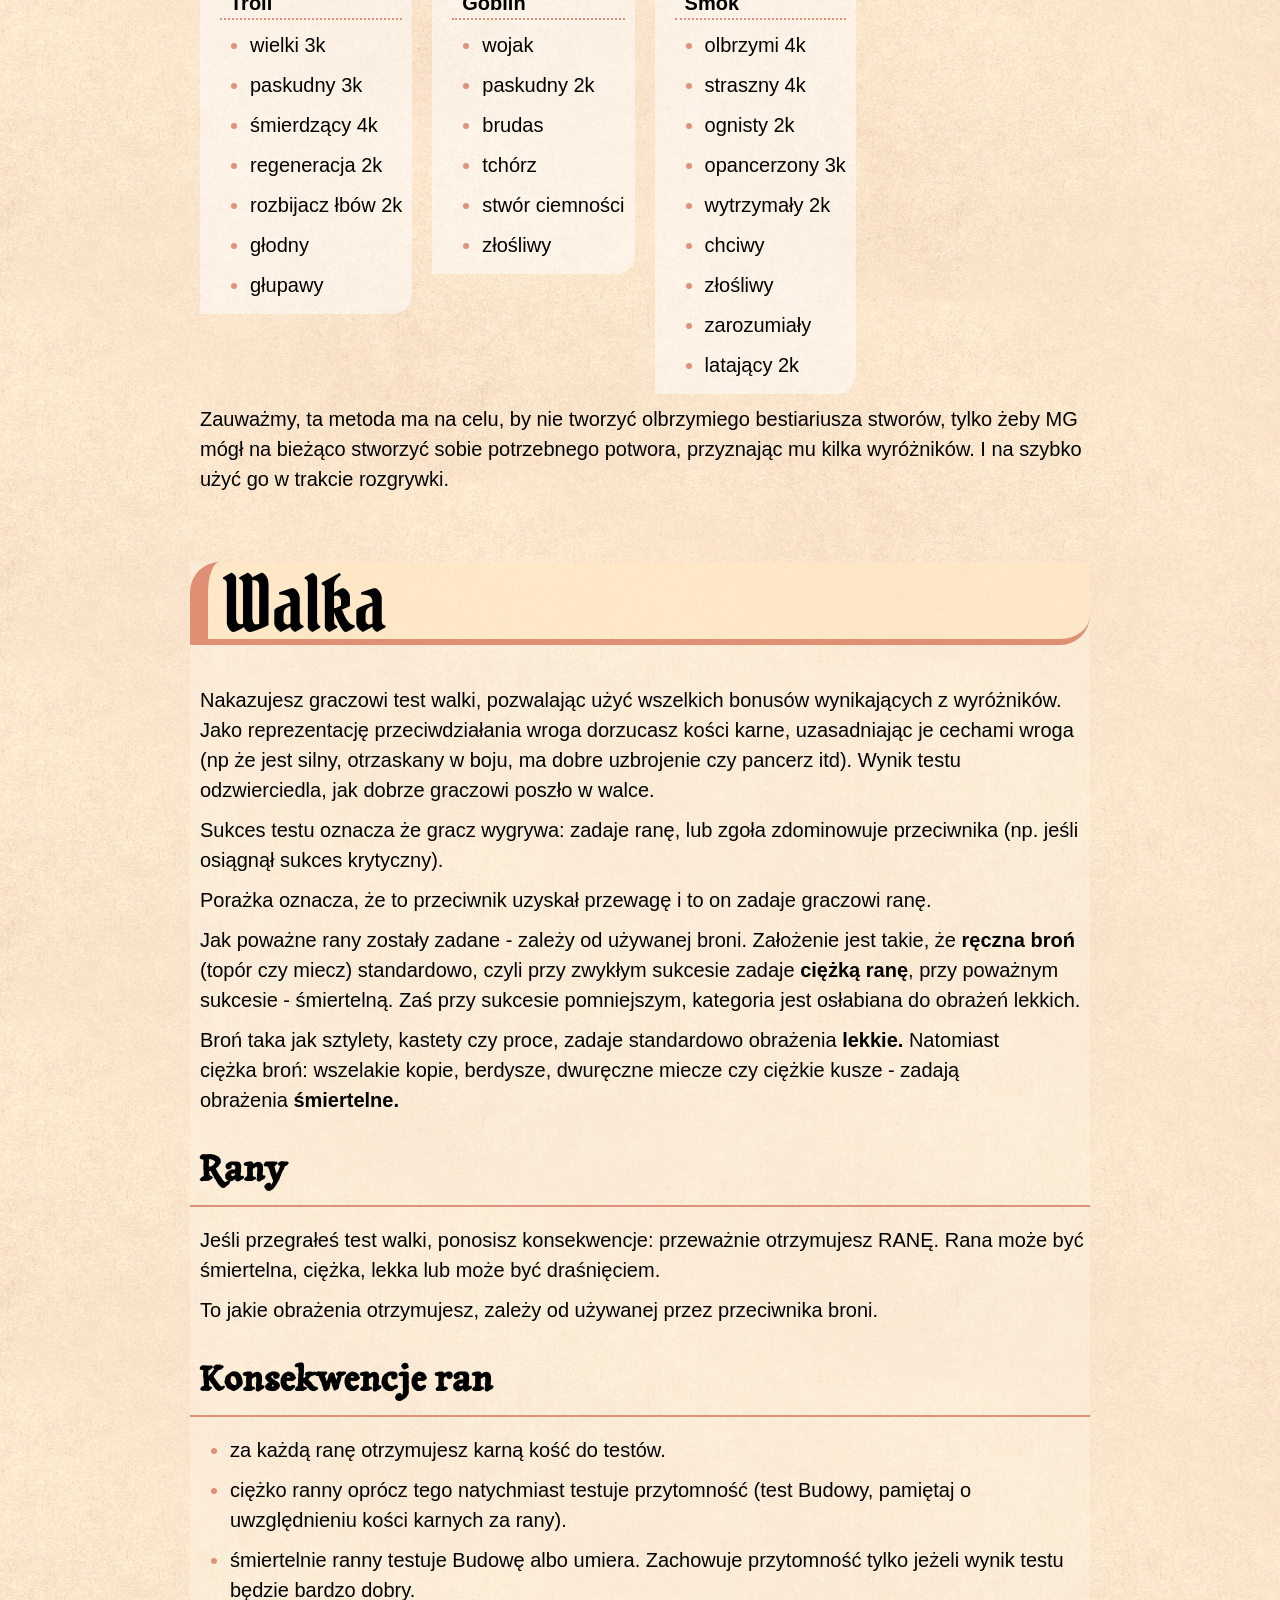
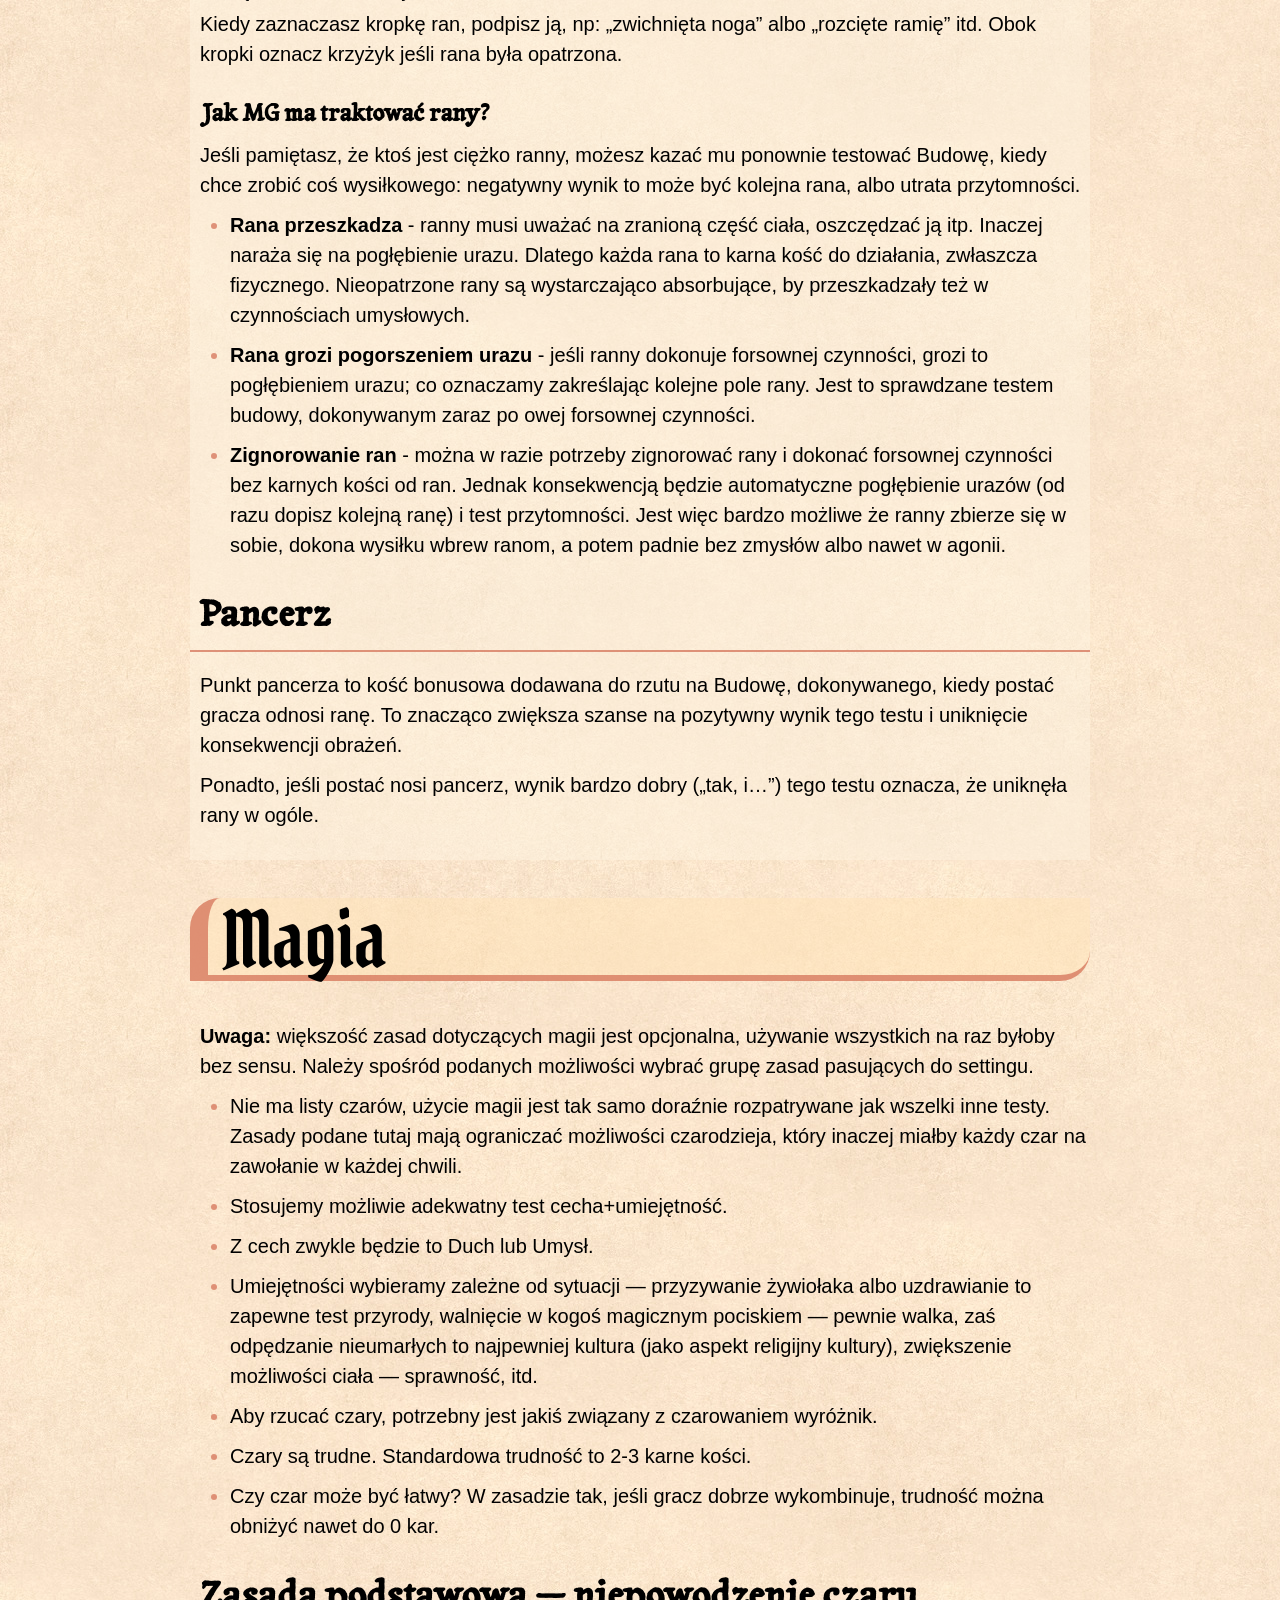
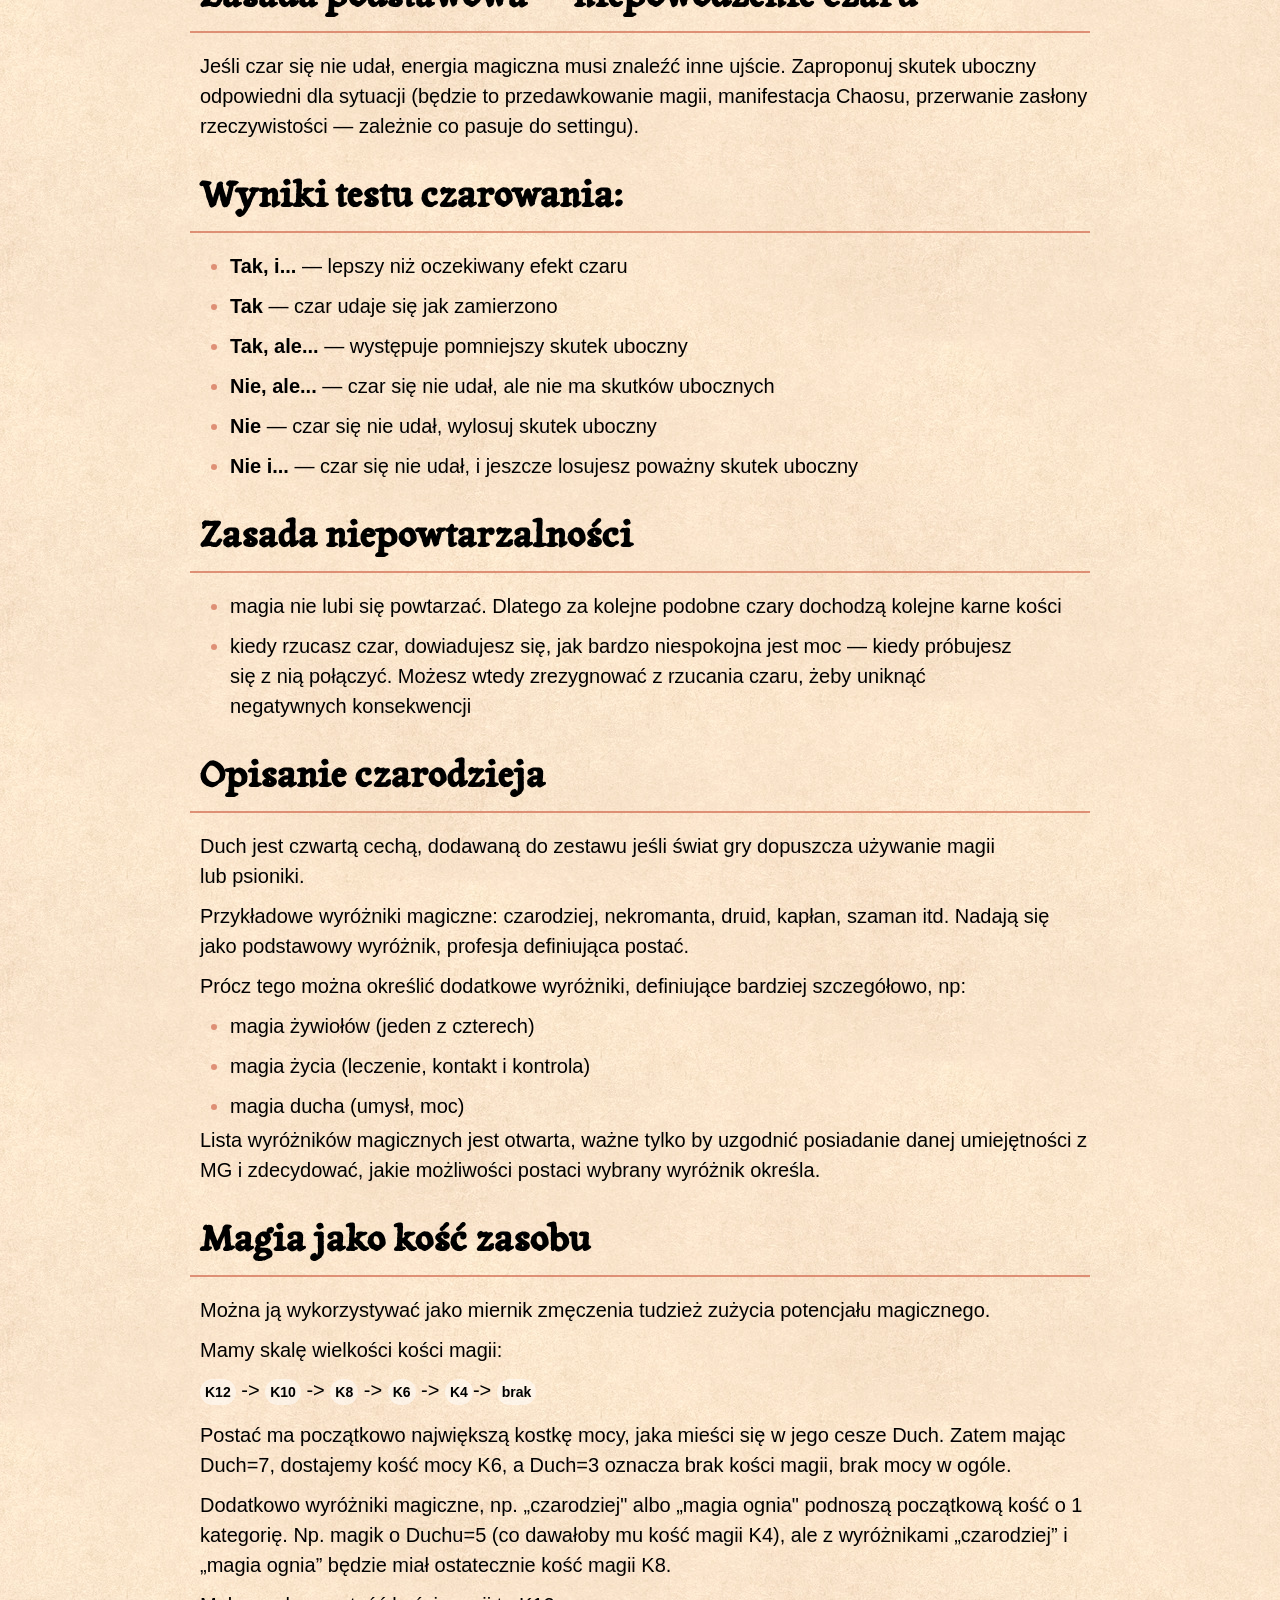
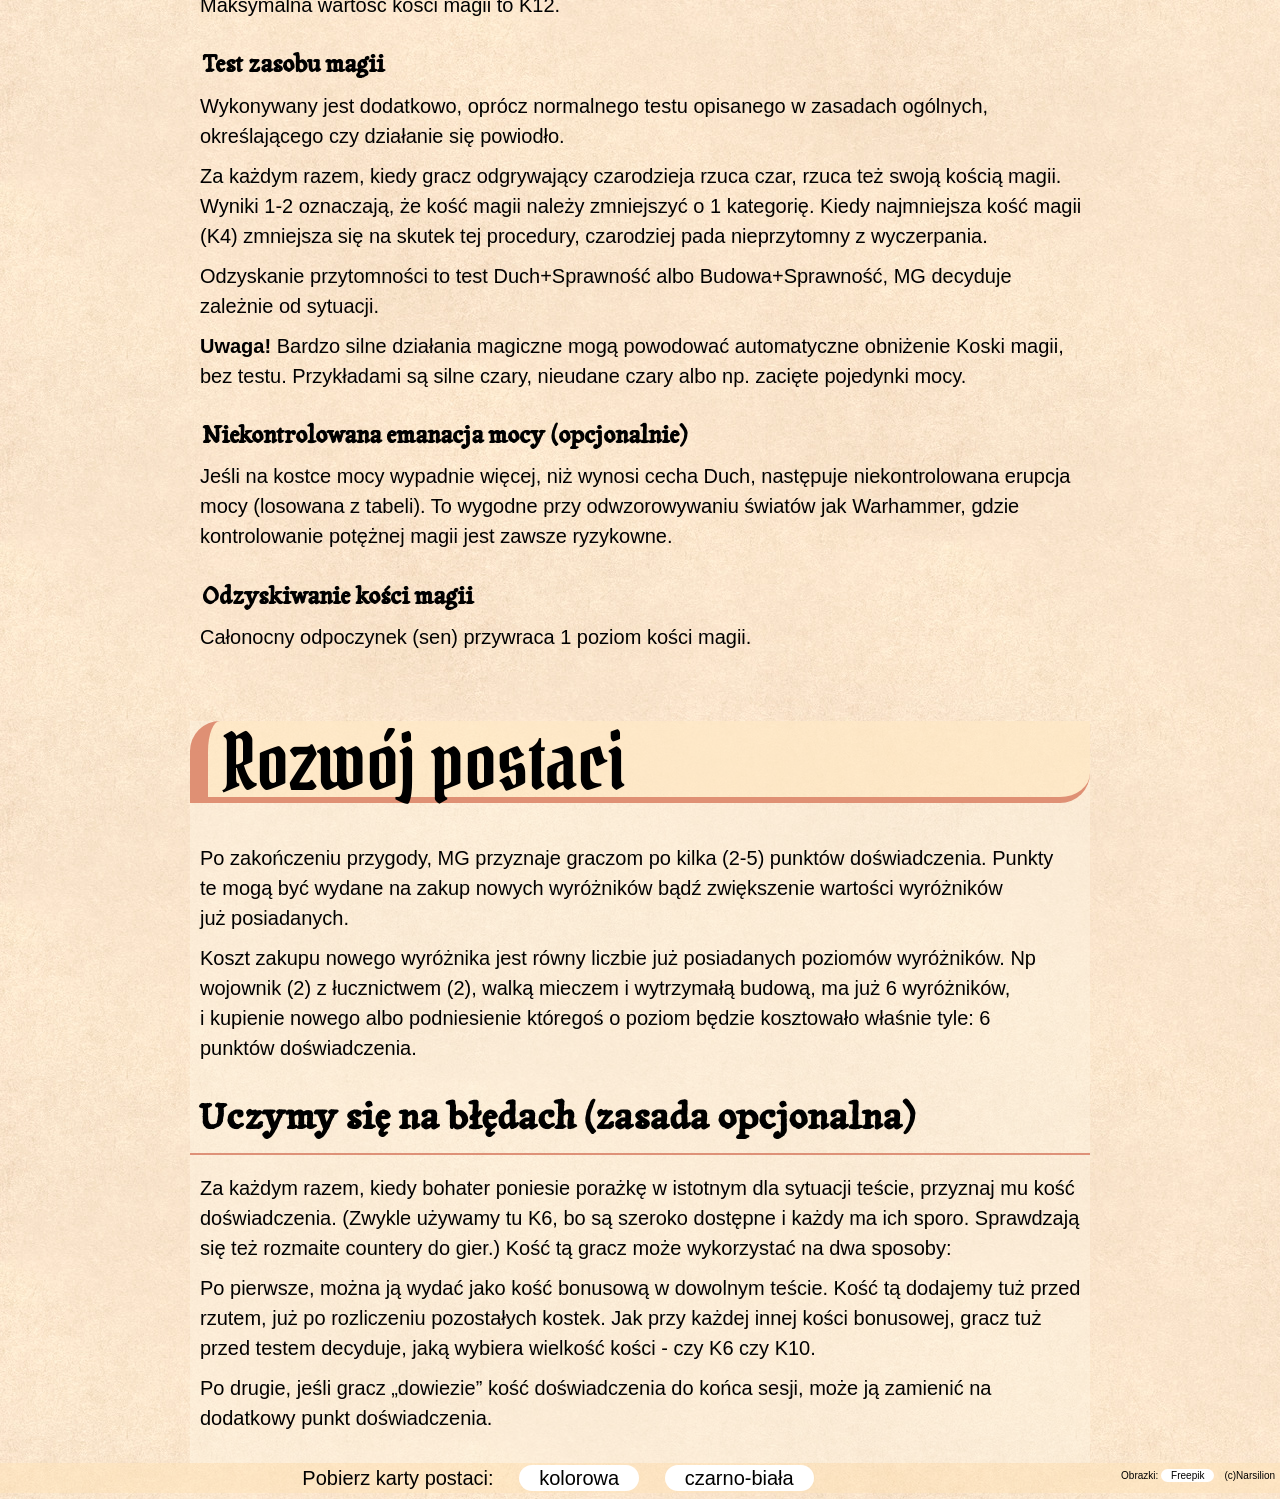
==== commit 0d6ac6f5: "index.html" ====
--- a/index.html
+++ b/index.html
@@ -64,7 +64,7 @@
 	<li>przyjmują wartości od -2 do +2, ich suma musi wynieść 0</li>
 	<li>reprezentują bardzo ogólne aspekty kompetencji postaci</li>
 	<li>są modyfikatorami cech, nie są testowane samodzielnie</li>
-	<li>każda cecha może być modyfikowana o umiejętność, jeśli grający uznają że to zestawienie jest adekwatne.</li>
+	<li>każda cecha może być modyfikowana o&nbsp;umiejętność, jeśli grający uznają że to zestawienie jest adekwatne.</li>
 	<li>najlepiej by było ich około 6</li>
 	<li>przykładowe umiejętności: WALKA, SPRAWNOŚĆ, KULTURA, TECHNIKA, PRZYRODA, MAGIA, EKWIPUNEK</li>
 	<li>EKWIPUNEK - jedyna nietypowa umiejętność, dlatego zasługuje na osobne omówienie - to umiejętność będąca wypadkową zapobiegliwości, dbałości o wyposażenie, znajomiści jego obsługi i umiejętności posługiwania się nim. Test UMYSŁ + EKWIPUNEK odpowiada na typowe pytanie „Czy ja mogłem mieć ze sobą latarkę?”, a np. test ZRĘCZNOŚĆ + EKWIPUNEK na pytanie „Czy utrzymałem miecz w ręce, spadając z konia?”</li>
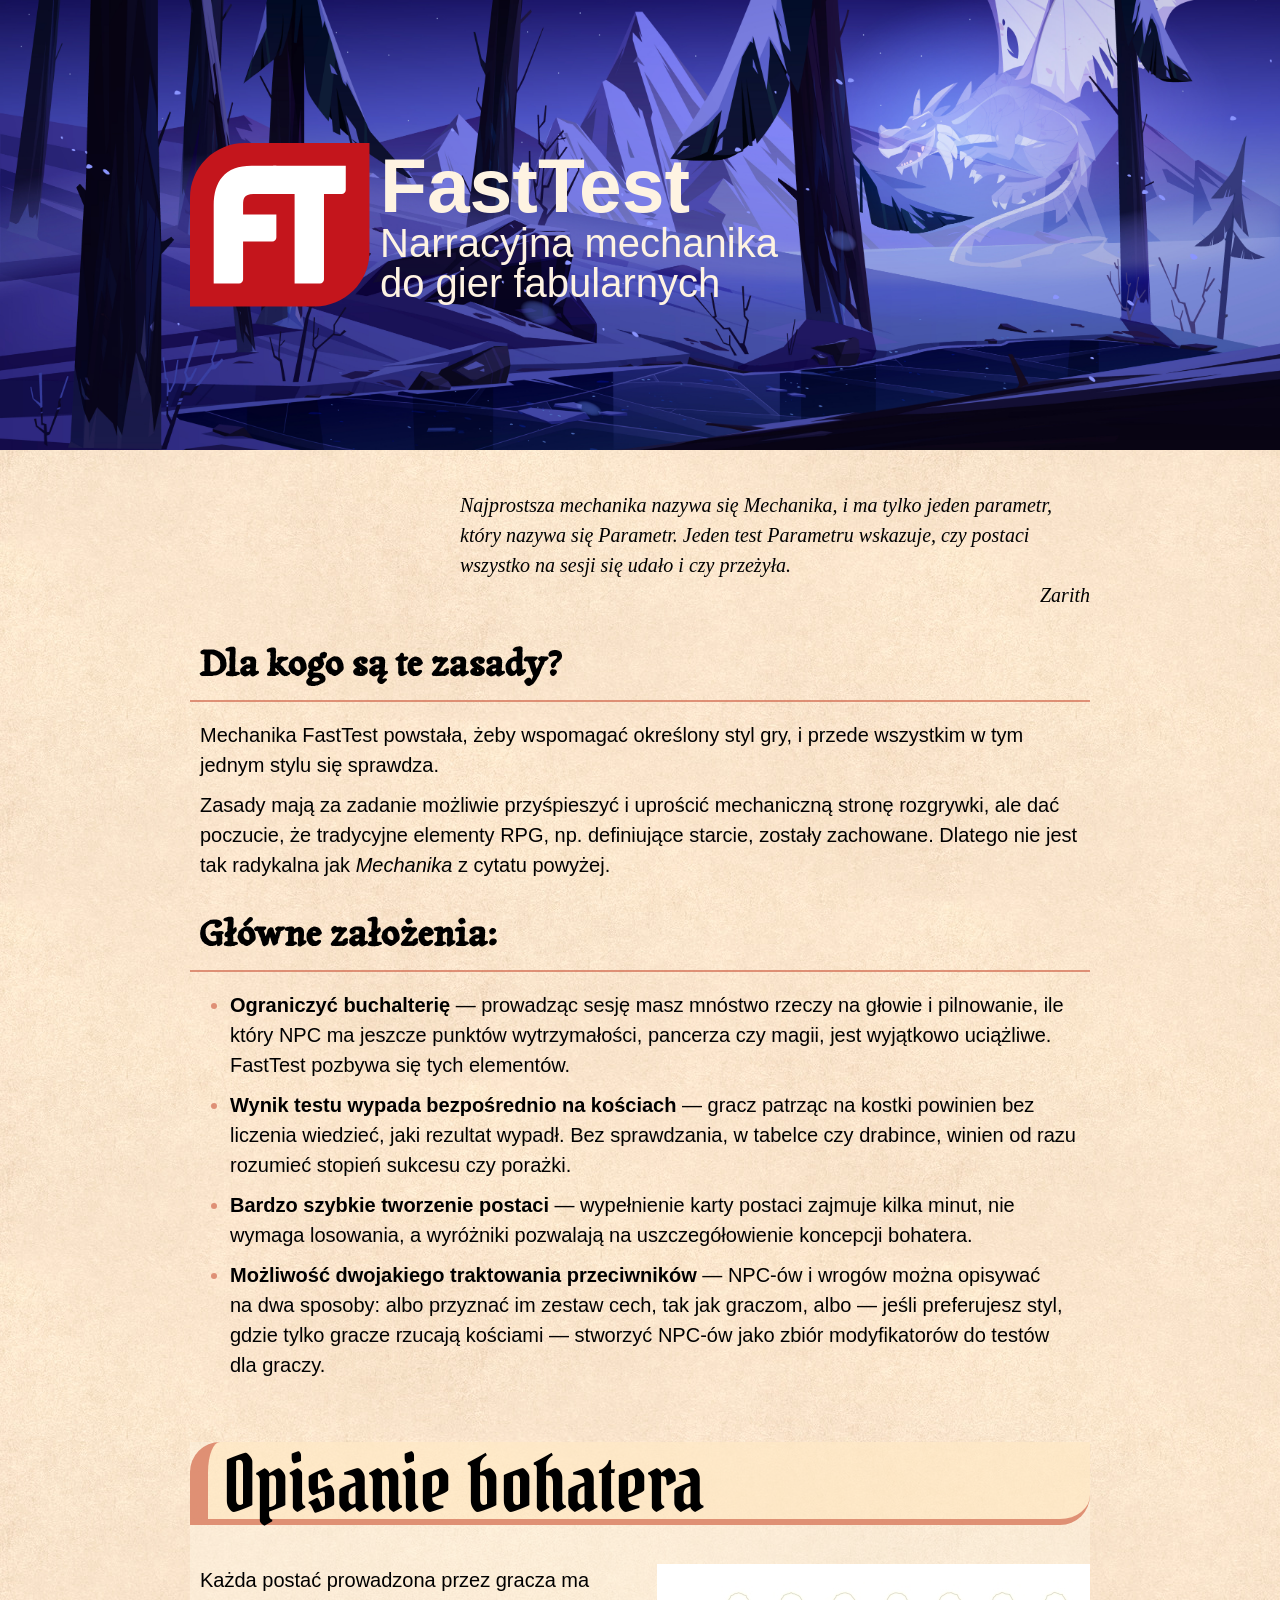
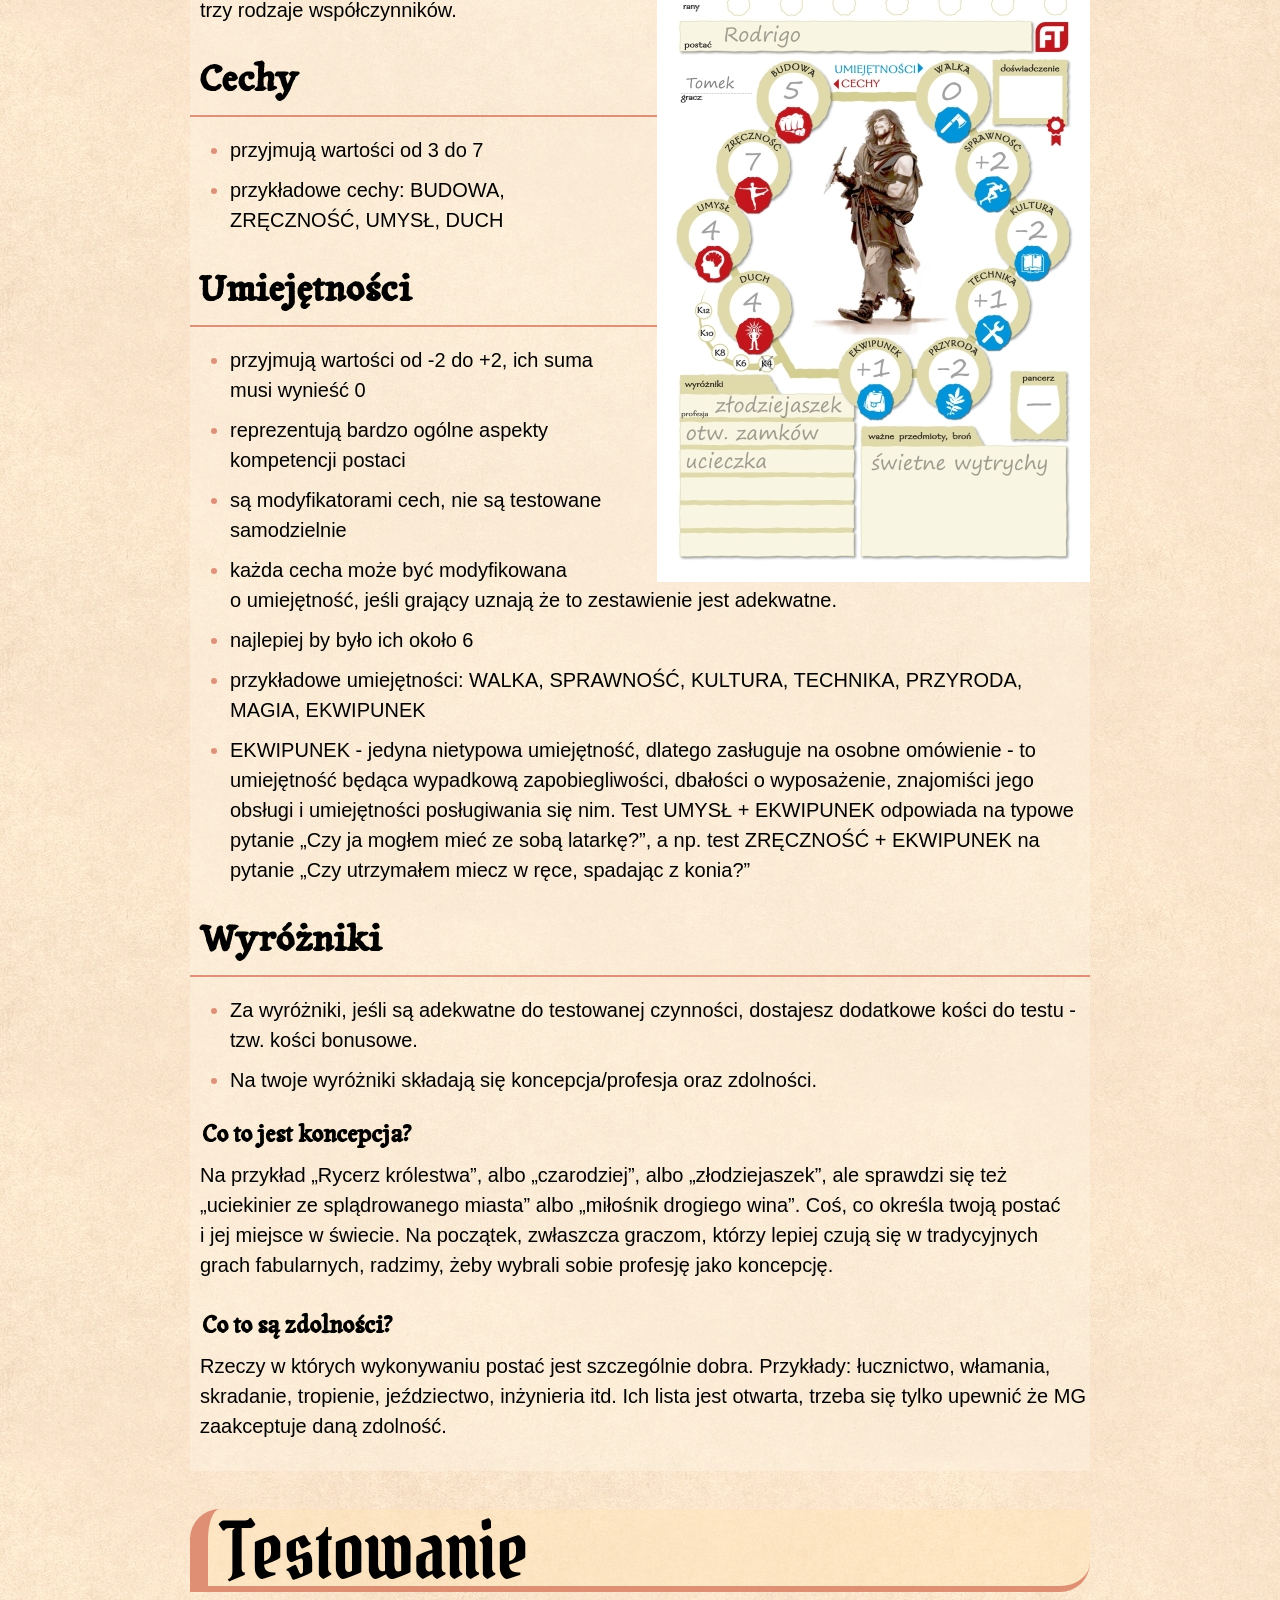
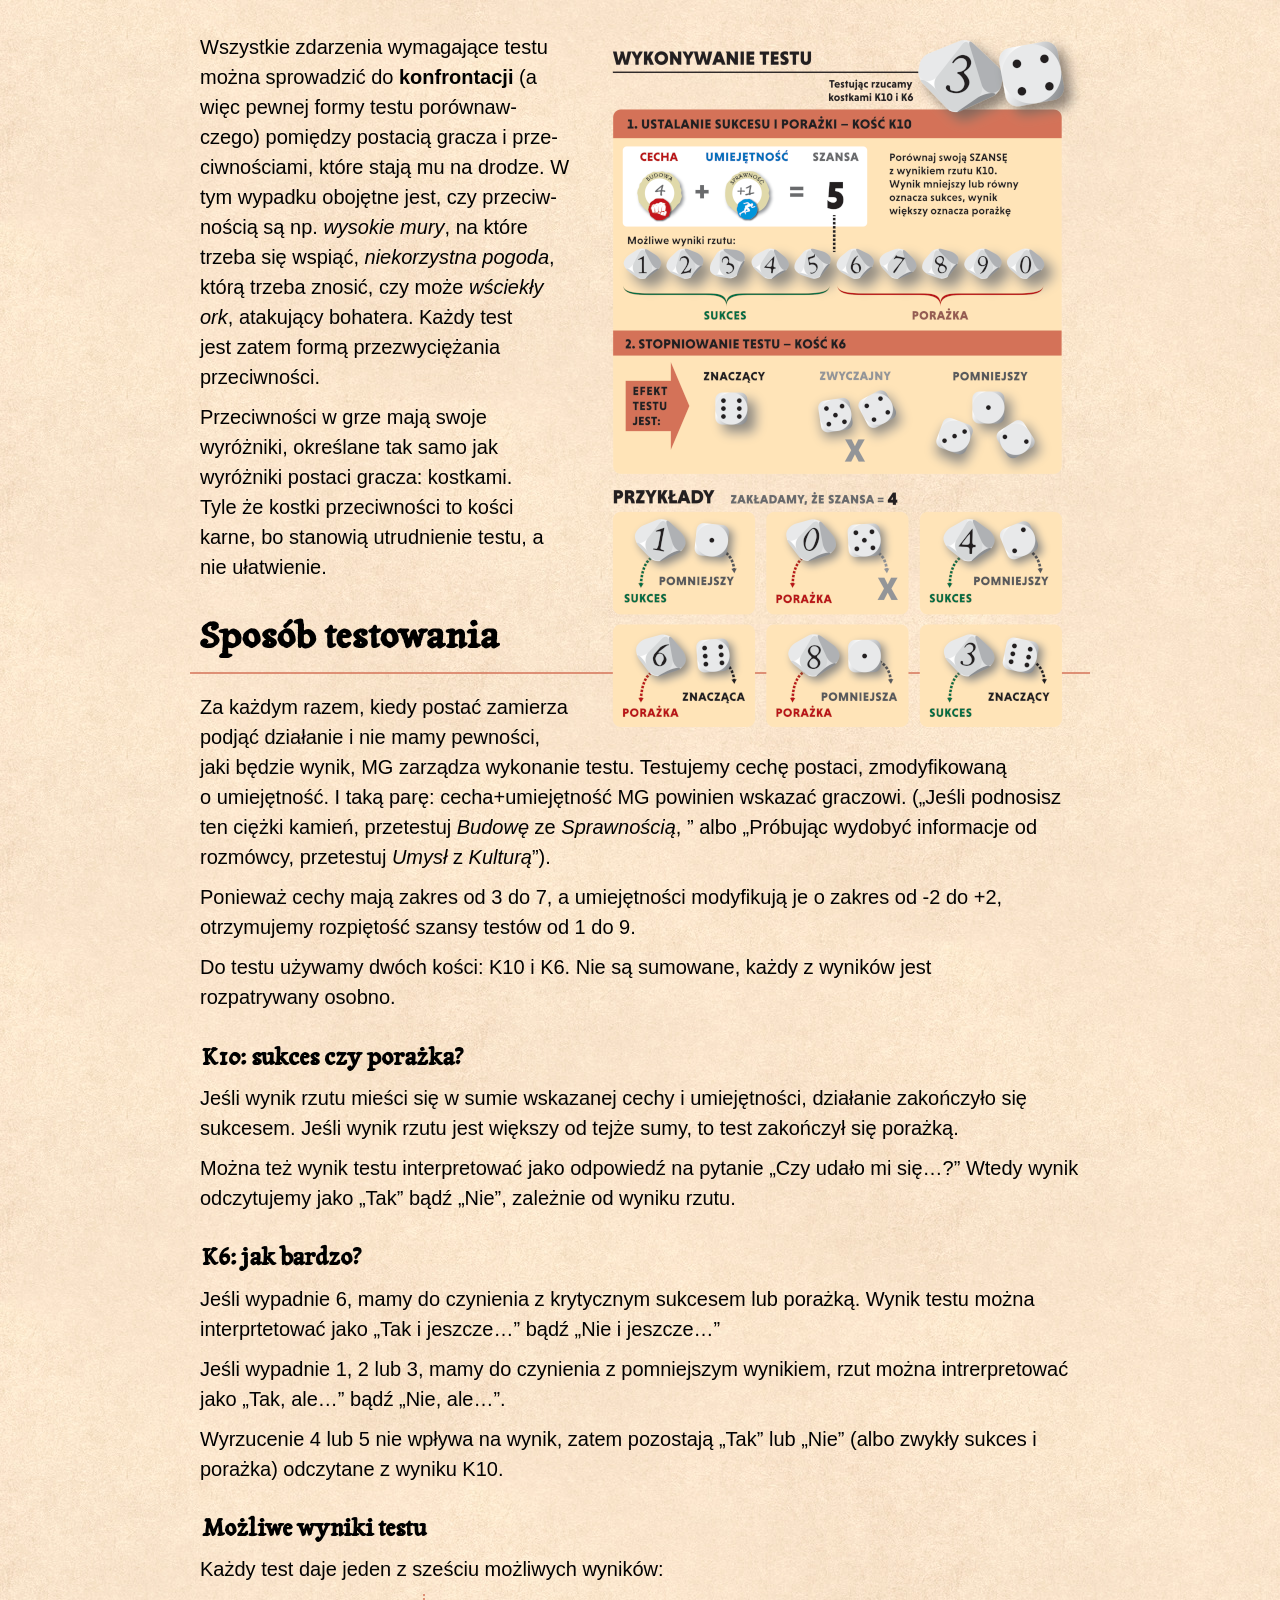
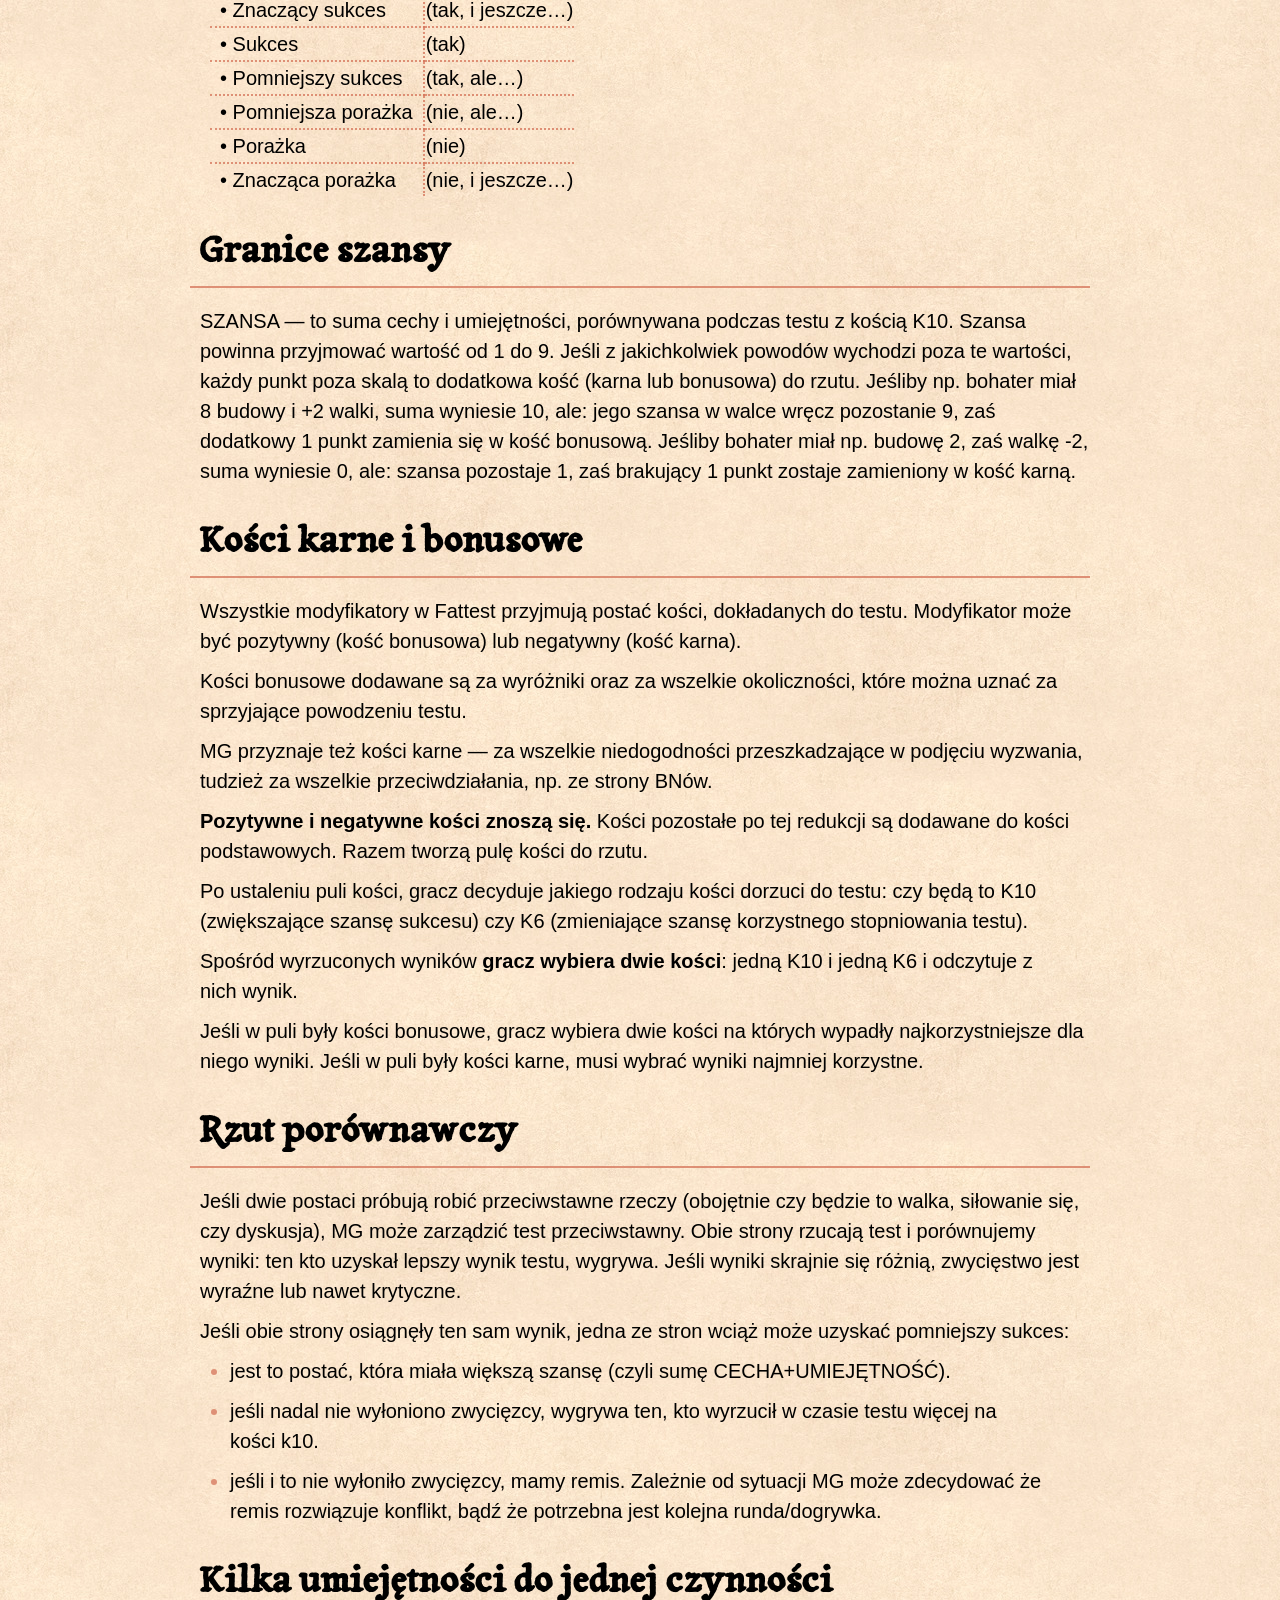
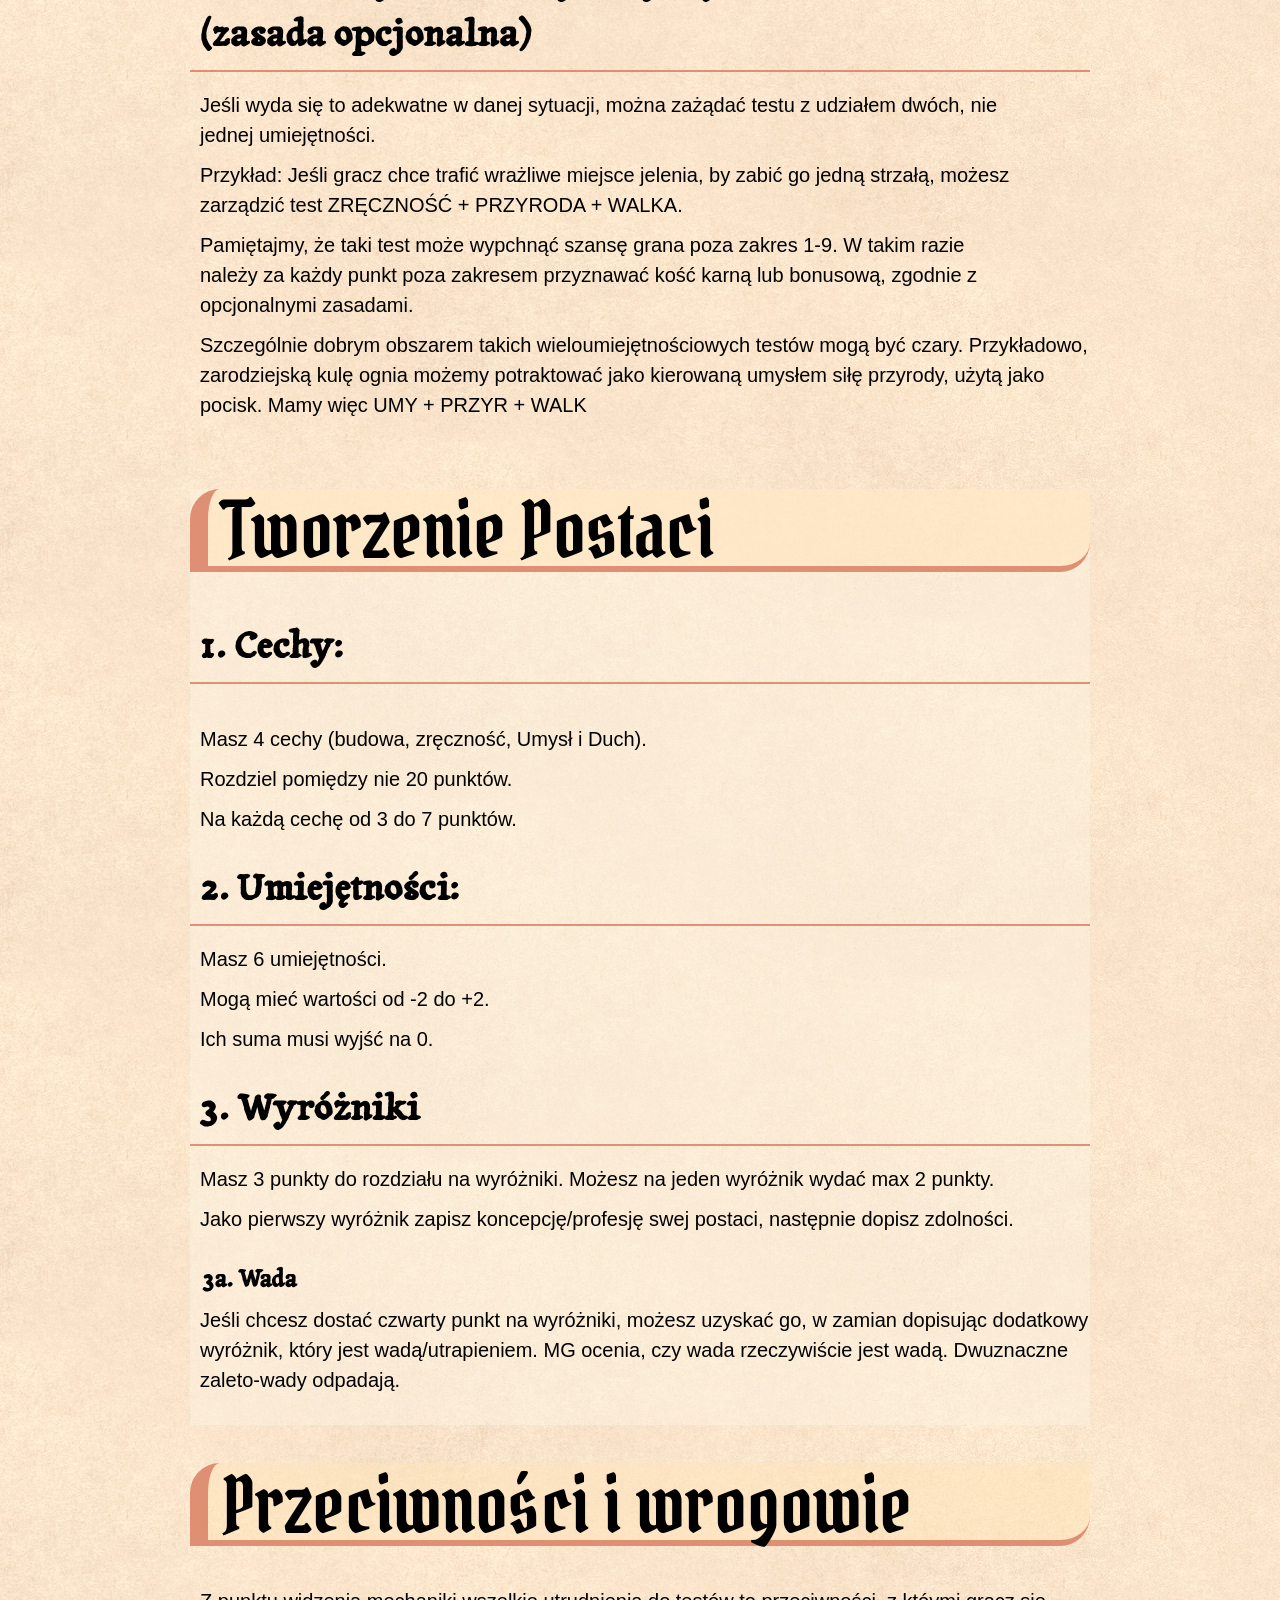
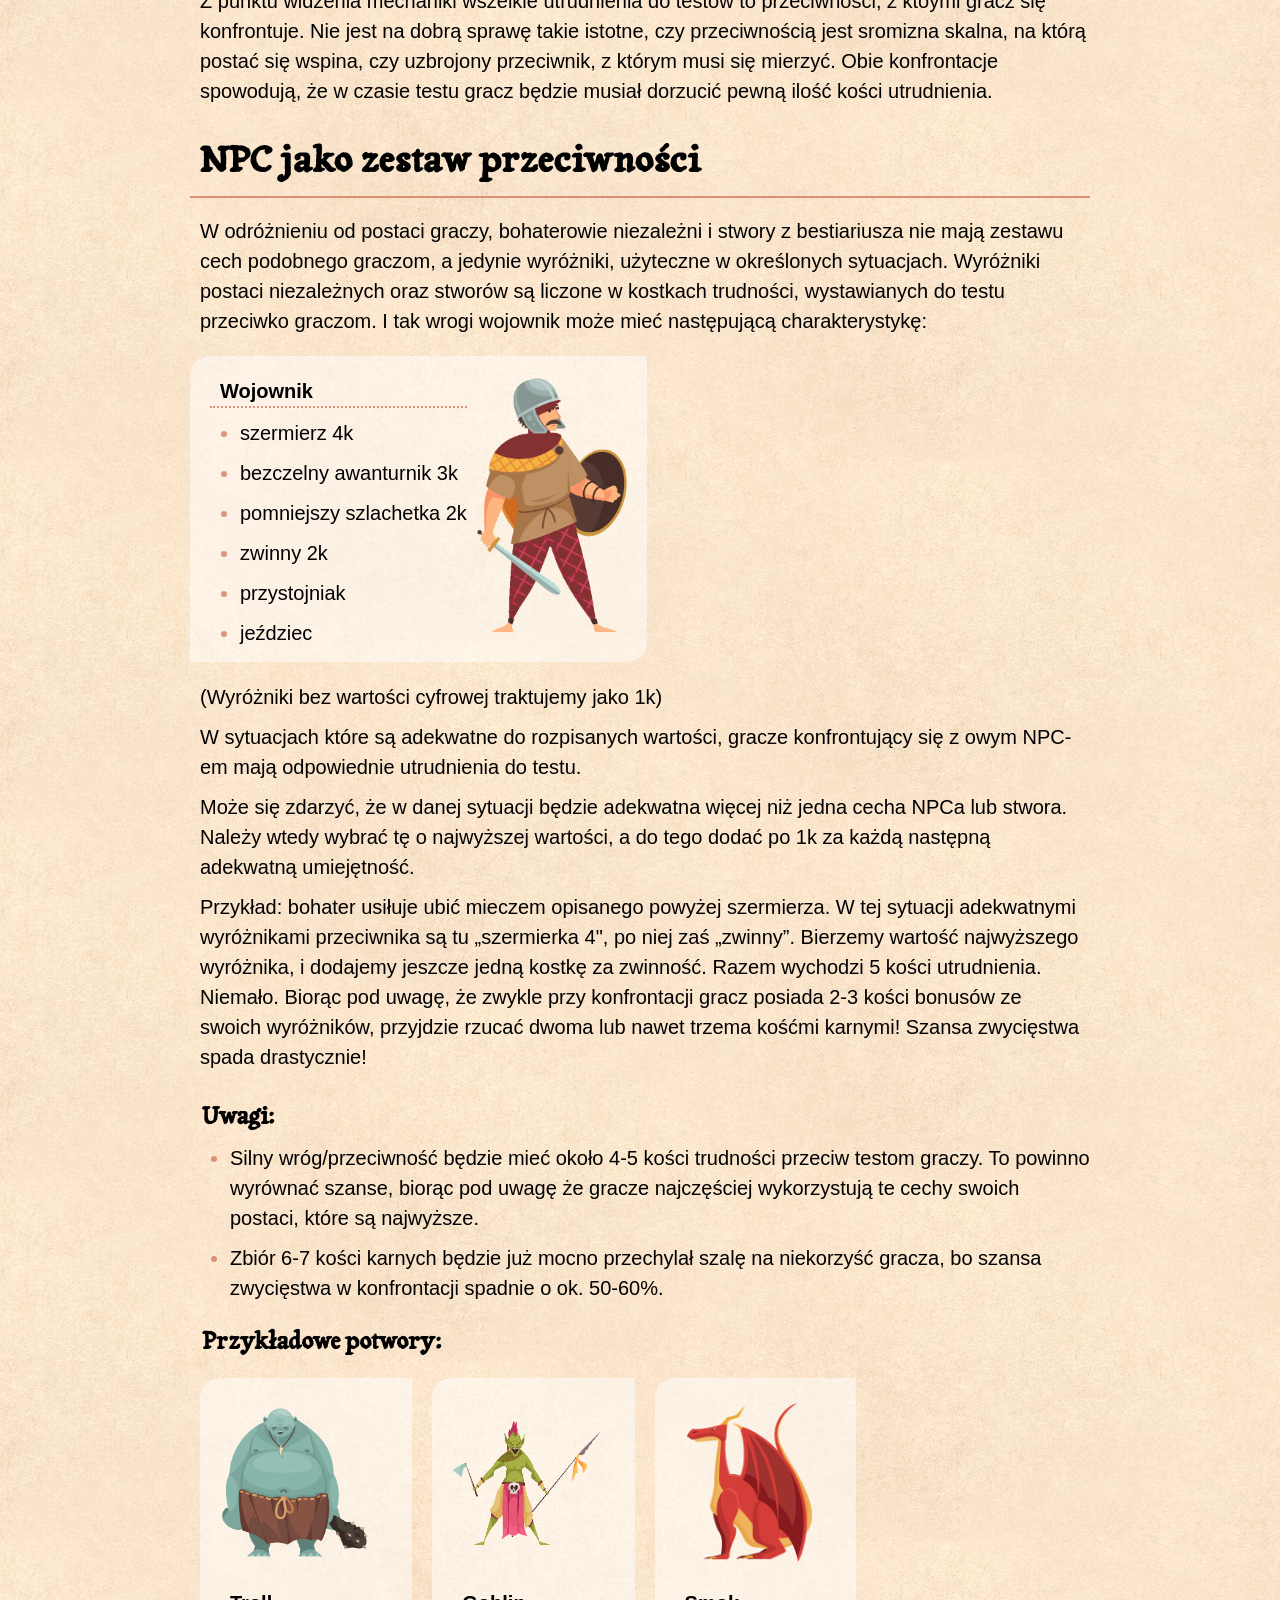
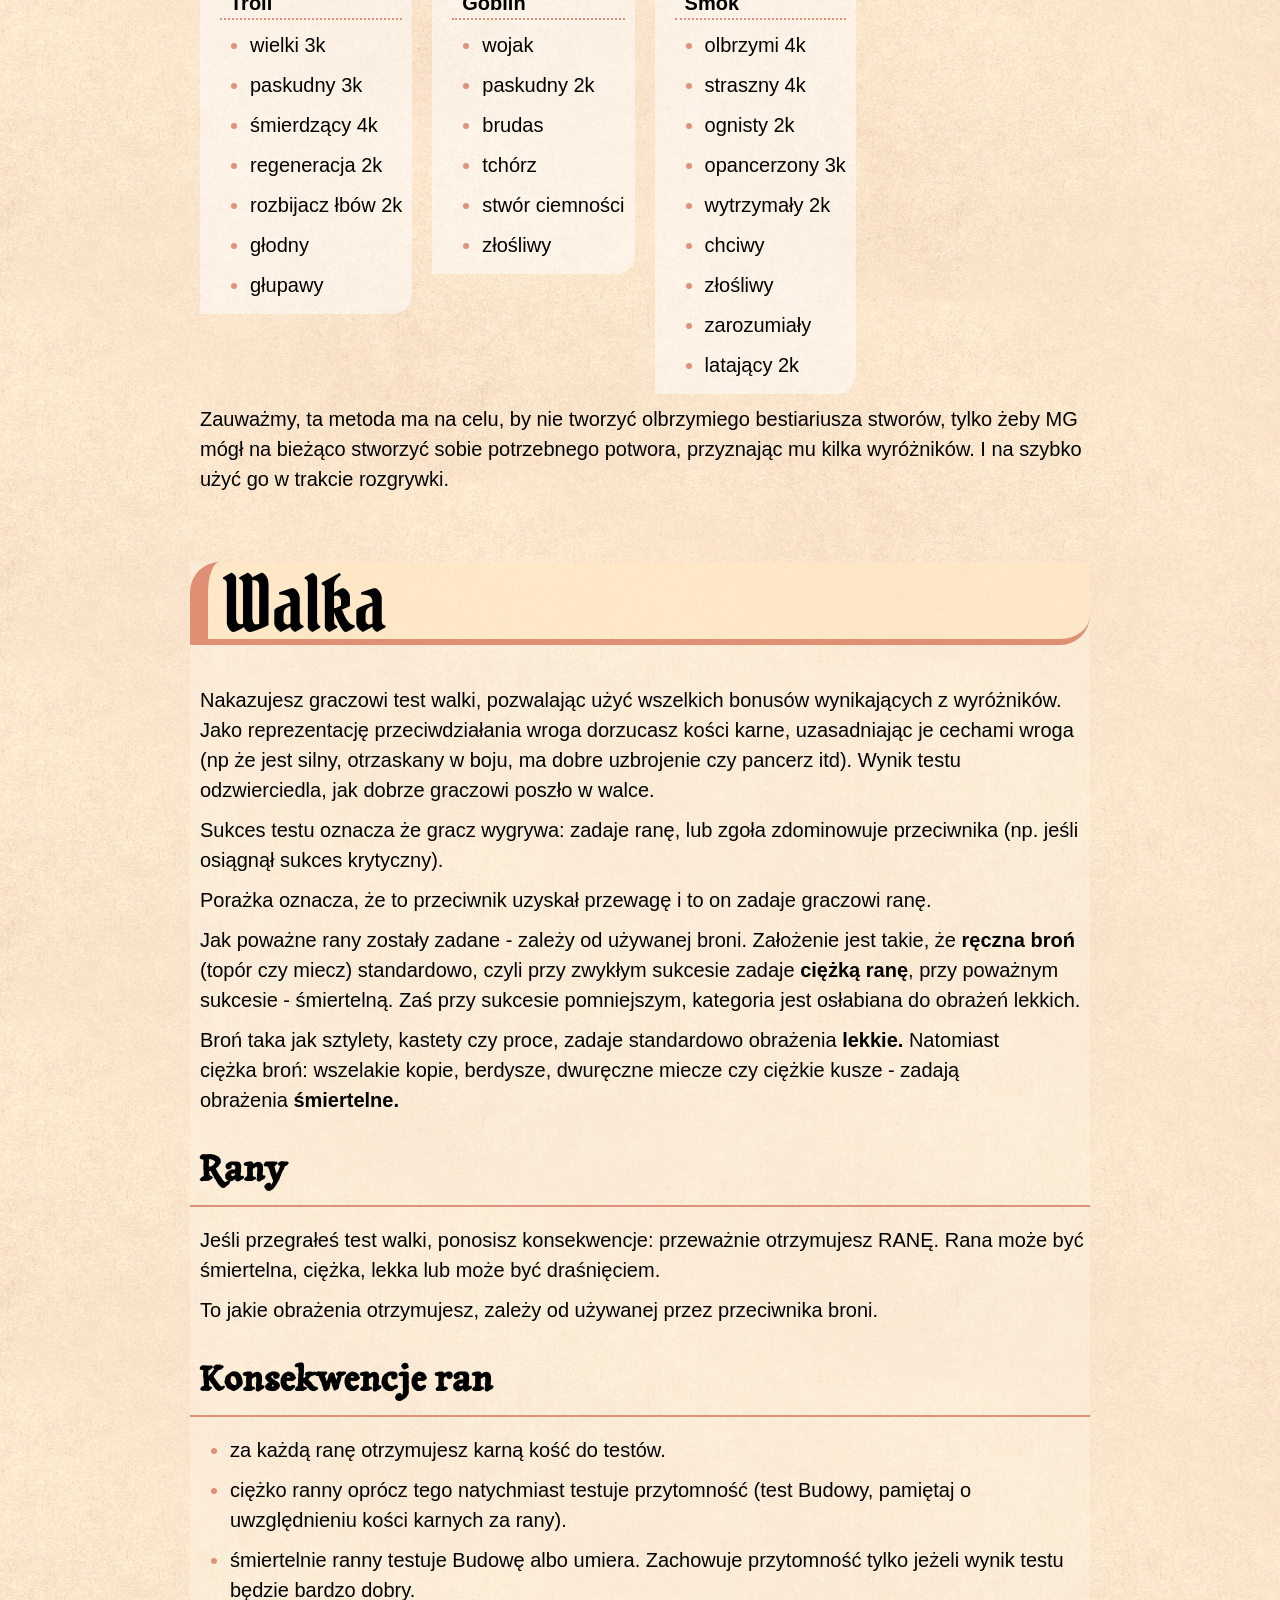
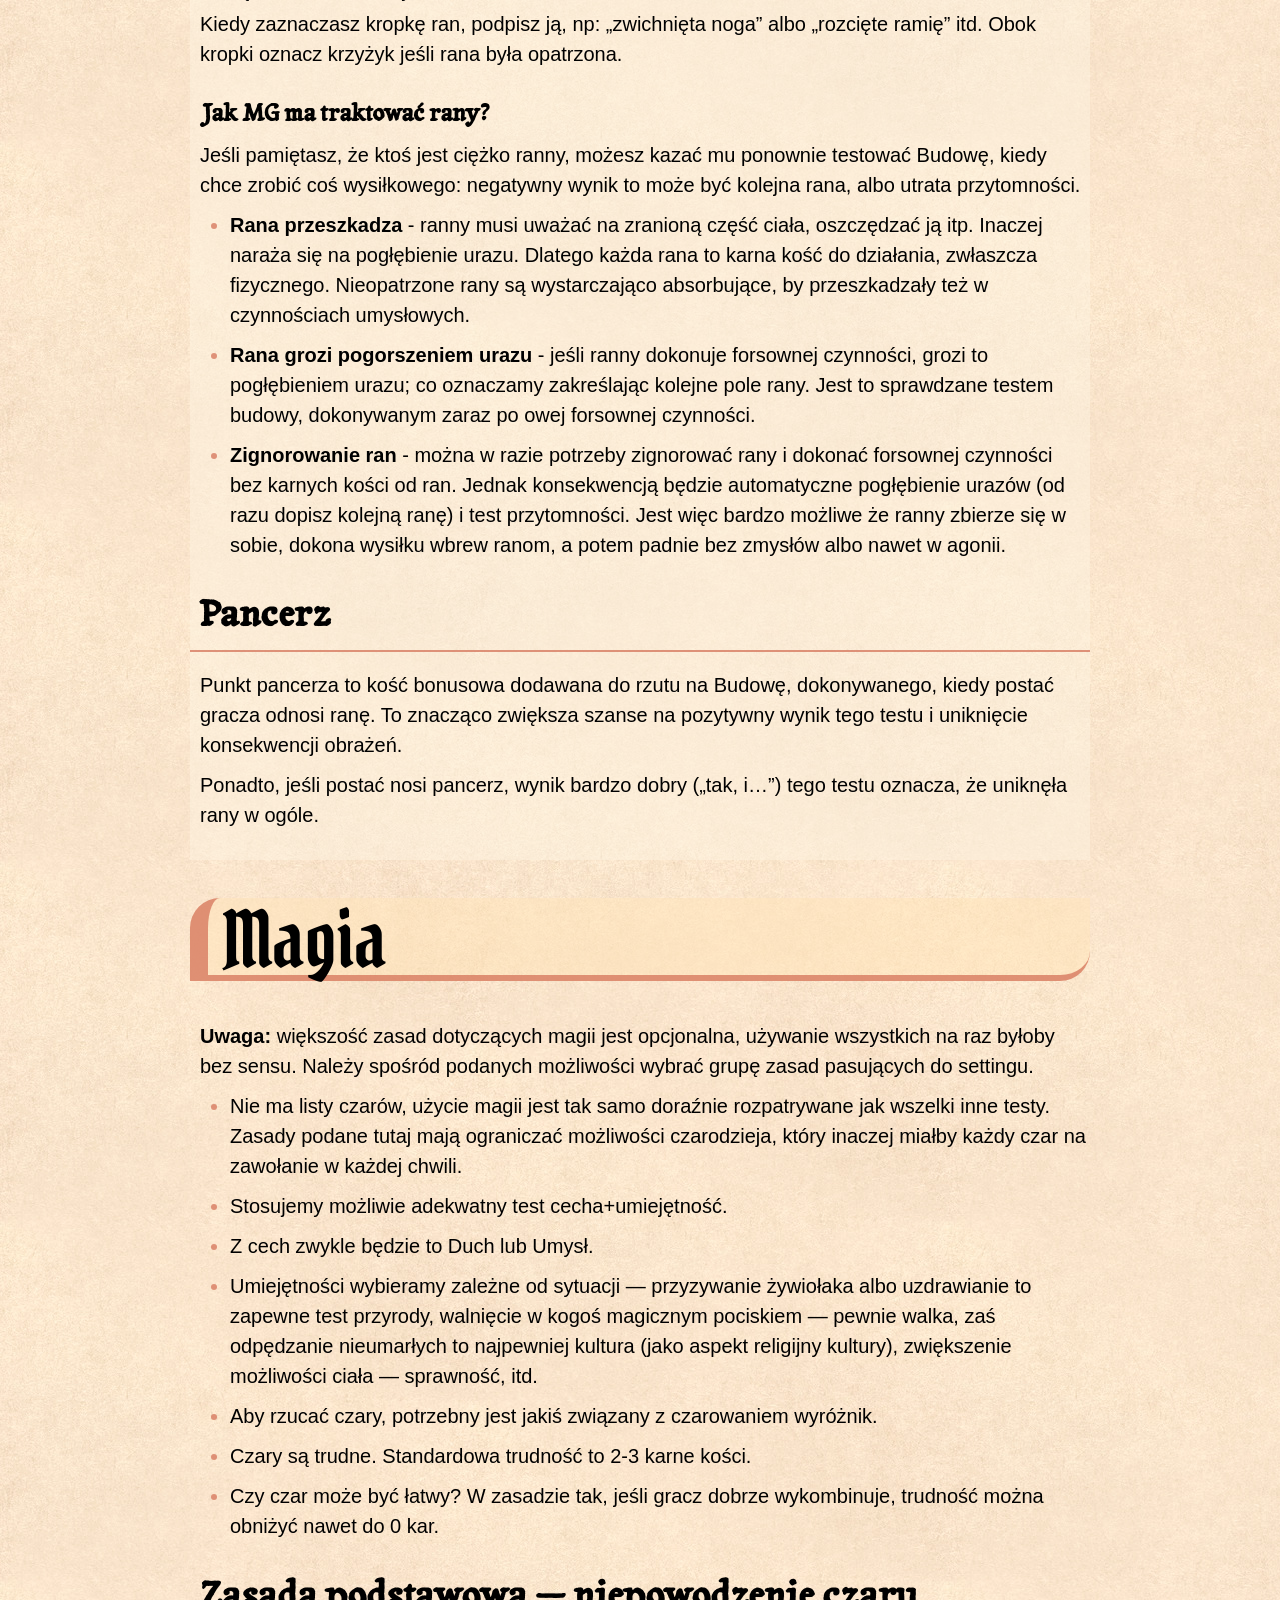
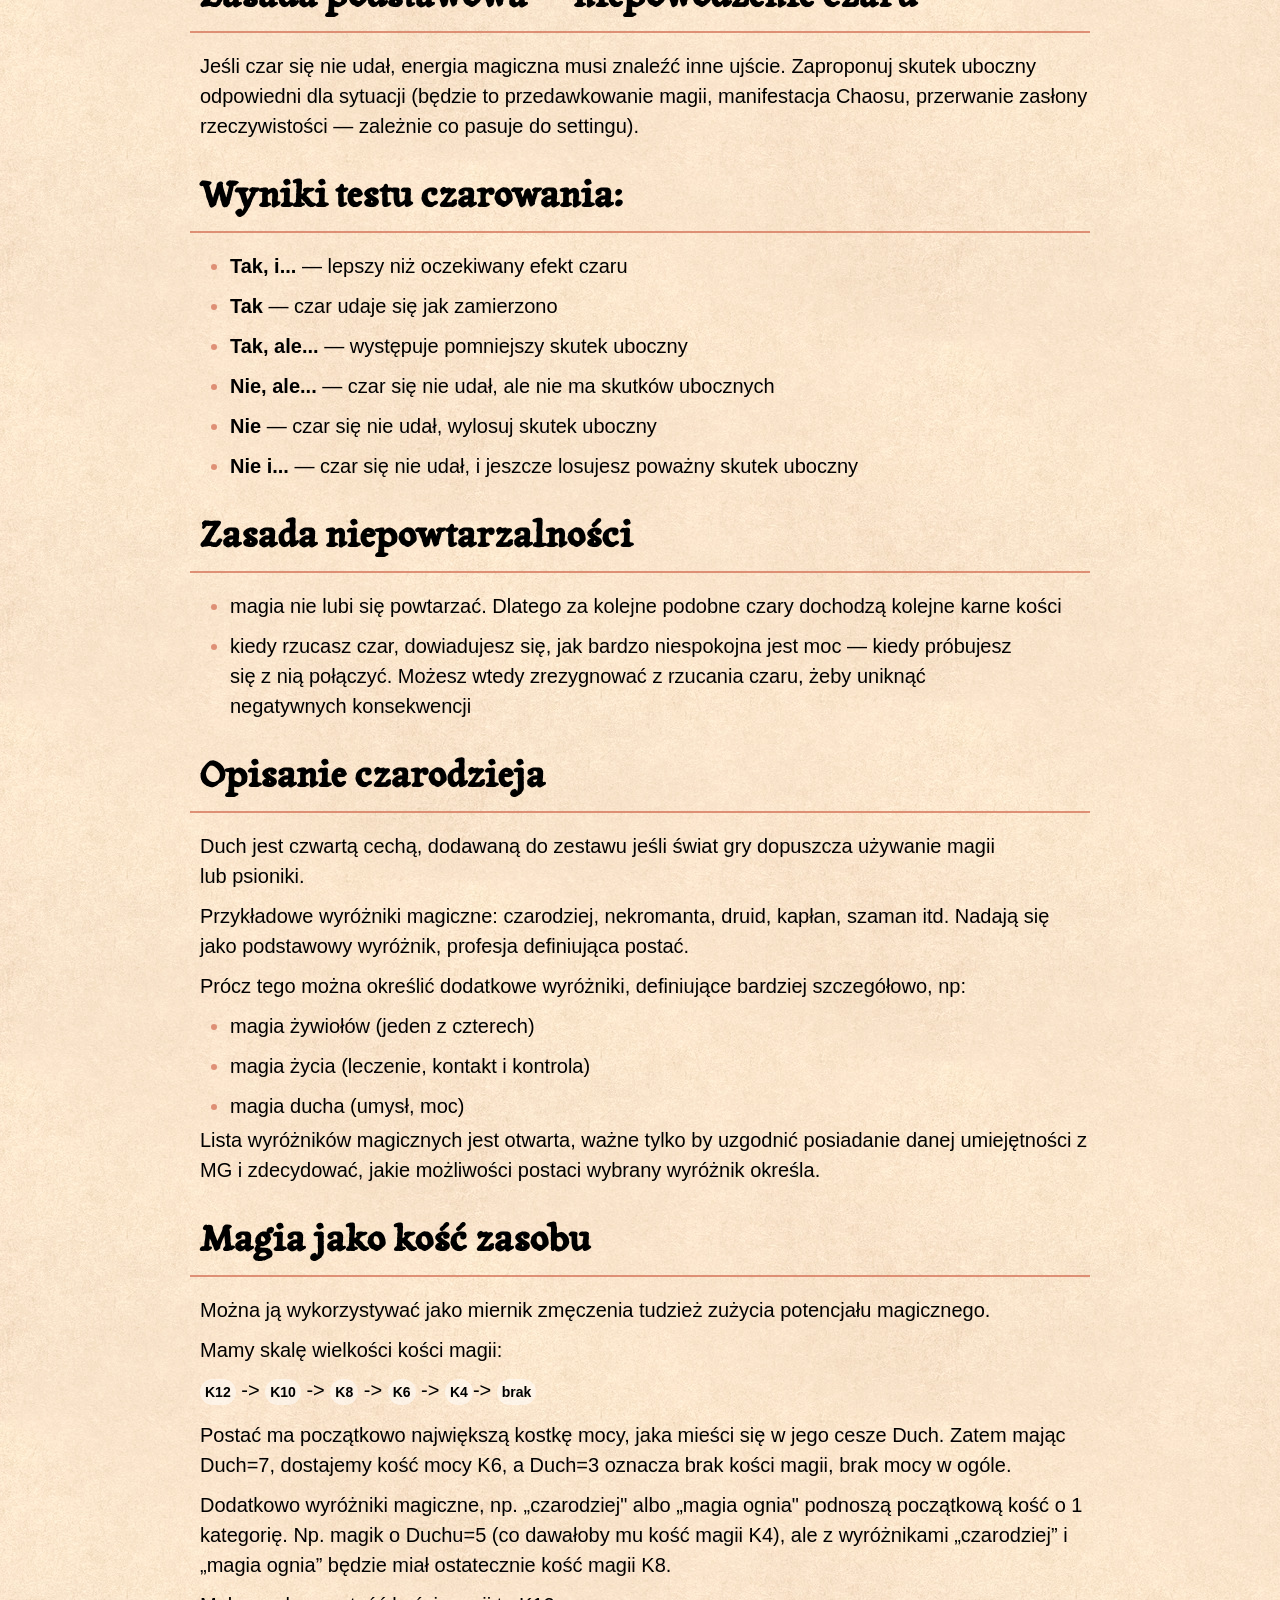
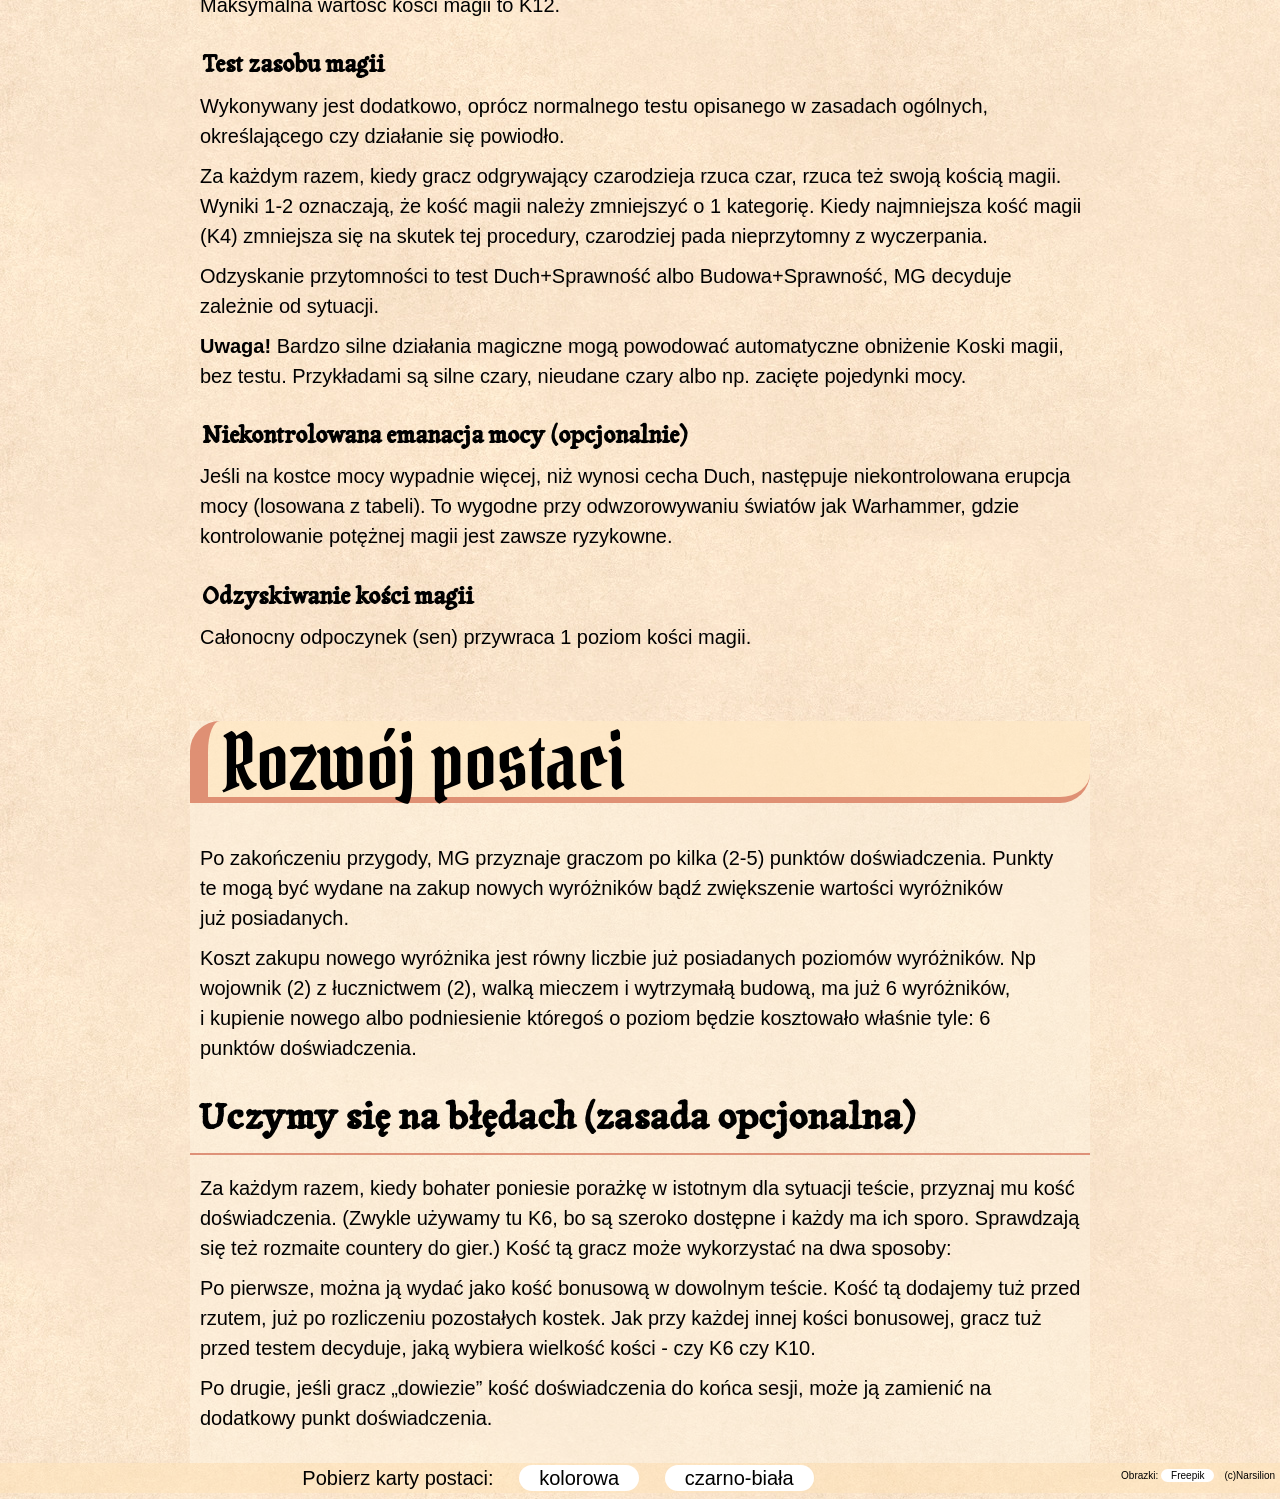
==== commit d72abf39: "Update index.html" ====
--- a/index.html
+++ b/index.html
@@ -36,7 +36,7 @@
 
 <h2>Dla kogo są te zasady?</h2> 
 <p>Mechanika FastTest powstała, żeby wspomagać określony styl gry, i przede wszystkim w tym jednym stylu się sprawdza.</p>
-<p>Zasady mają za zadanie możliwie przyśpieszyć i uprościć mechaniczną stronę rozgrywki, ale dać poczucie, że tradycyjne elementy RPG, np. definiujące starcie, zostały zachowane. Dlatego nie jest tak radykalna jak <i>Mechanika</i> z cytatu powyżej.</p>
+<p>Zasady mają za zadanie możliwie przyśpieszyć i uprościć mechaniczną stronę rozgrywki, ale dać poczucie, że&nbsp;tradycyjne elementy RPG, np. definiujące starcie, zostały zachowane. Dlatego nie jest tak radykalna jak <i>Mechanika</i> z cytatu powyżej.</p>
 
 <h2>Główne założenia:</h2>
 <ul>
@@ -96,7 +96,7 @@
 <p>Przeciwności w grze mają swoje wyróżniki, określane tak samo jak wyróżniki postaci gracza: kostkami. Tyle że kostki przeciwności to kości karne, bo stanowią utrudnienie testu, a nie ułatwienie.</p>
 
 <h2>Sposób testowania</h2>
-<p>Za każdym razem, kiedy postać zamierza podjąć działanie i nie mamy pewności, jaki będzie wynik, MG zarządza wykonanie testu. Testujemy cechę postaci, zmodyfikowaną o umiejętność. I taką parę: cecha+umiejętność MG powinien wskazać graczowi. („Jeśli podnosisz ten ciężki kamień, przetestuj <i>Budowę</i> ze <i>Sprawnością</i>, ” albo „Próbując wydobyć informacje od rozmówcy, przetestuj <i>Umysł</i> z <i>Kulturą</i>”).</p>
+<p>Za każdym razem, kiedy postać zamierza podjąć działanie i nie mamy pewności, jaki będzie wynik, MG zarządza wykonanie testu. Testujemy cechę postaci, zmodyfikowaną o&nbsp;umiejętność. I taką parę: cecha+umiejętność MG powinien wskazać graczowi. („Jeśli podnosisz ten ciężki kamień, przetestuj <i>Budowę</i> ze <i>Sprawnością</i>, ” albo „Próbując wydobyć informacje od rozmówcy, przetestuj <i>Umysł</i> z <i>Kulturą</i>”).</p>
 <p>Ponieważ cechy mają zakres od 3 do 7, a umiejętności modyfikują je o zakres od -2 do +2, otrzymujemy rozpiętość szansy testów od 1 do 9. </p>
 
 
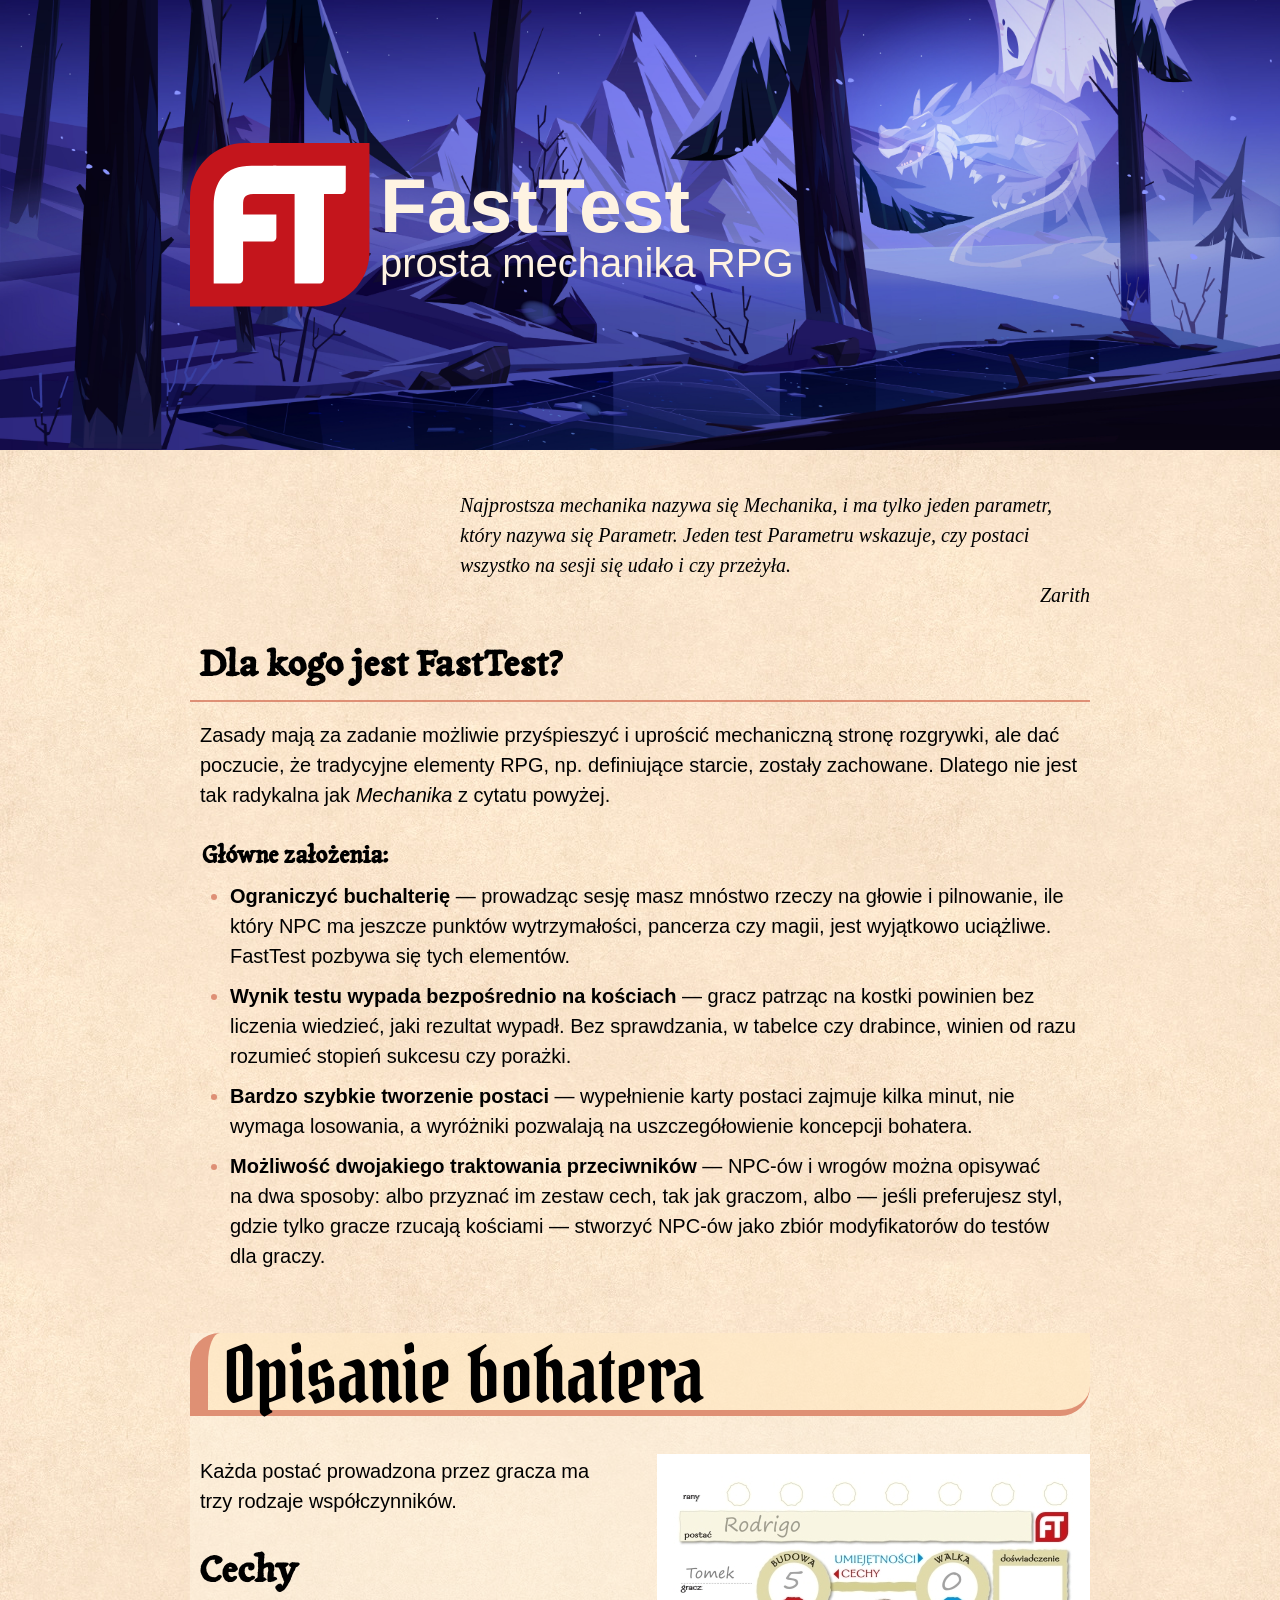
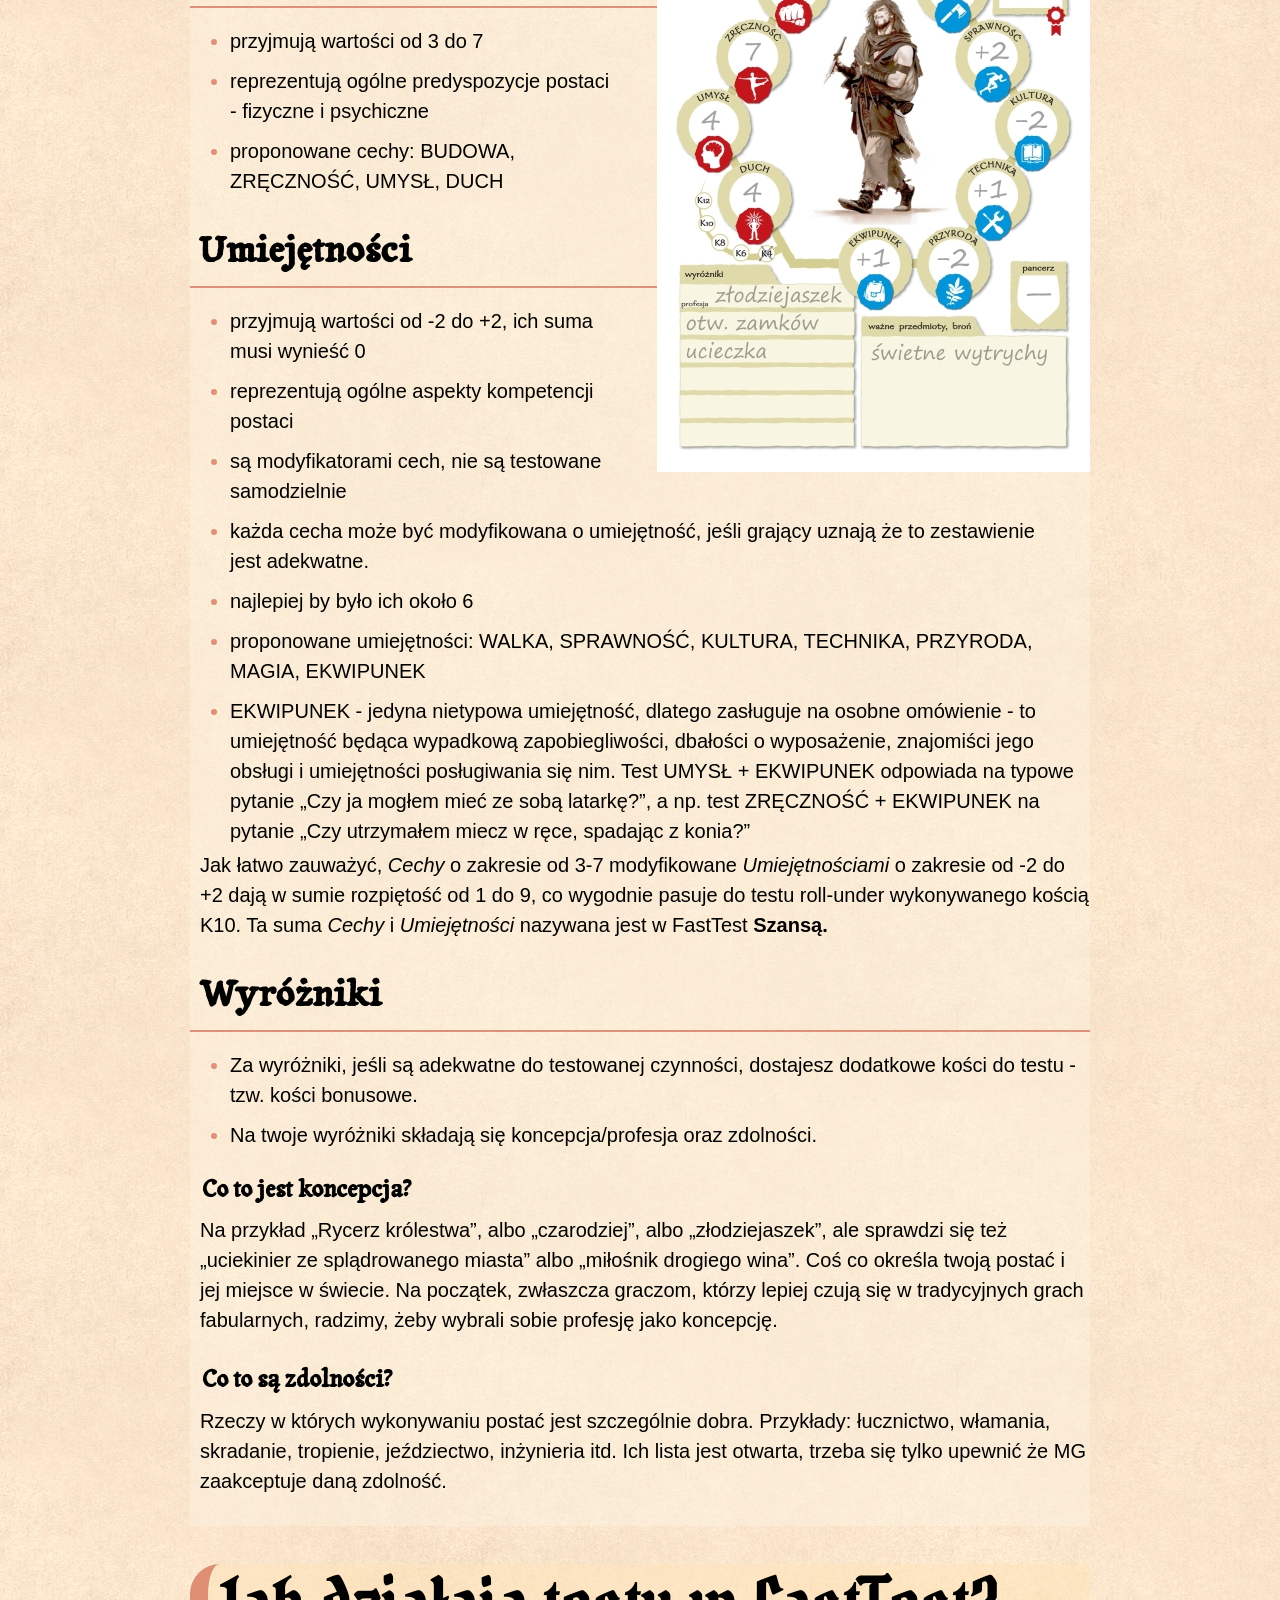
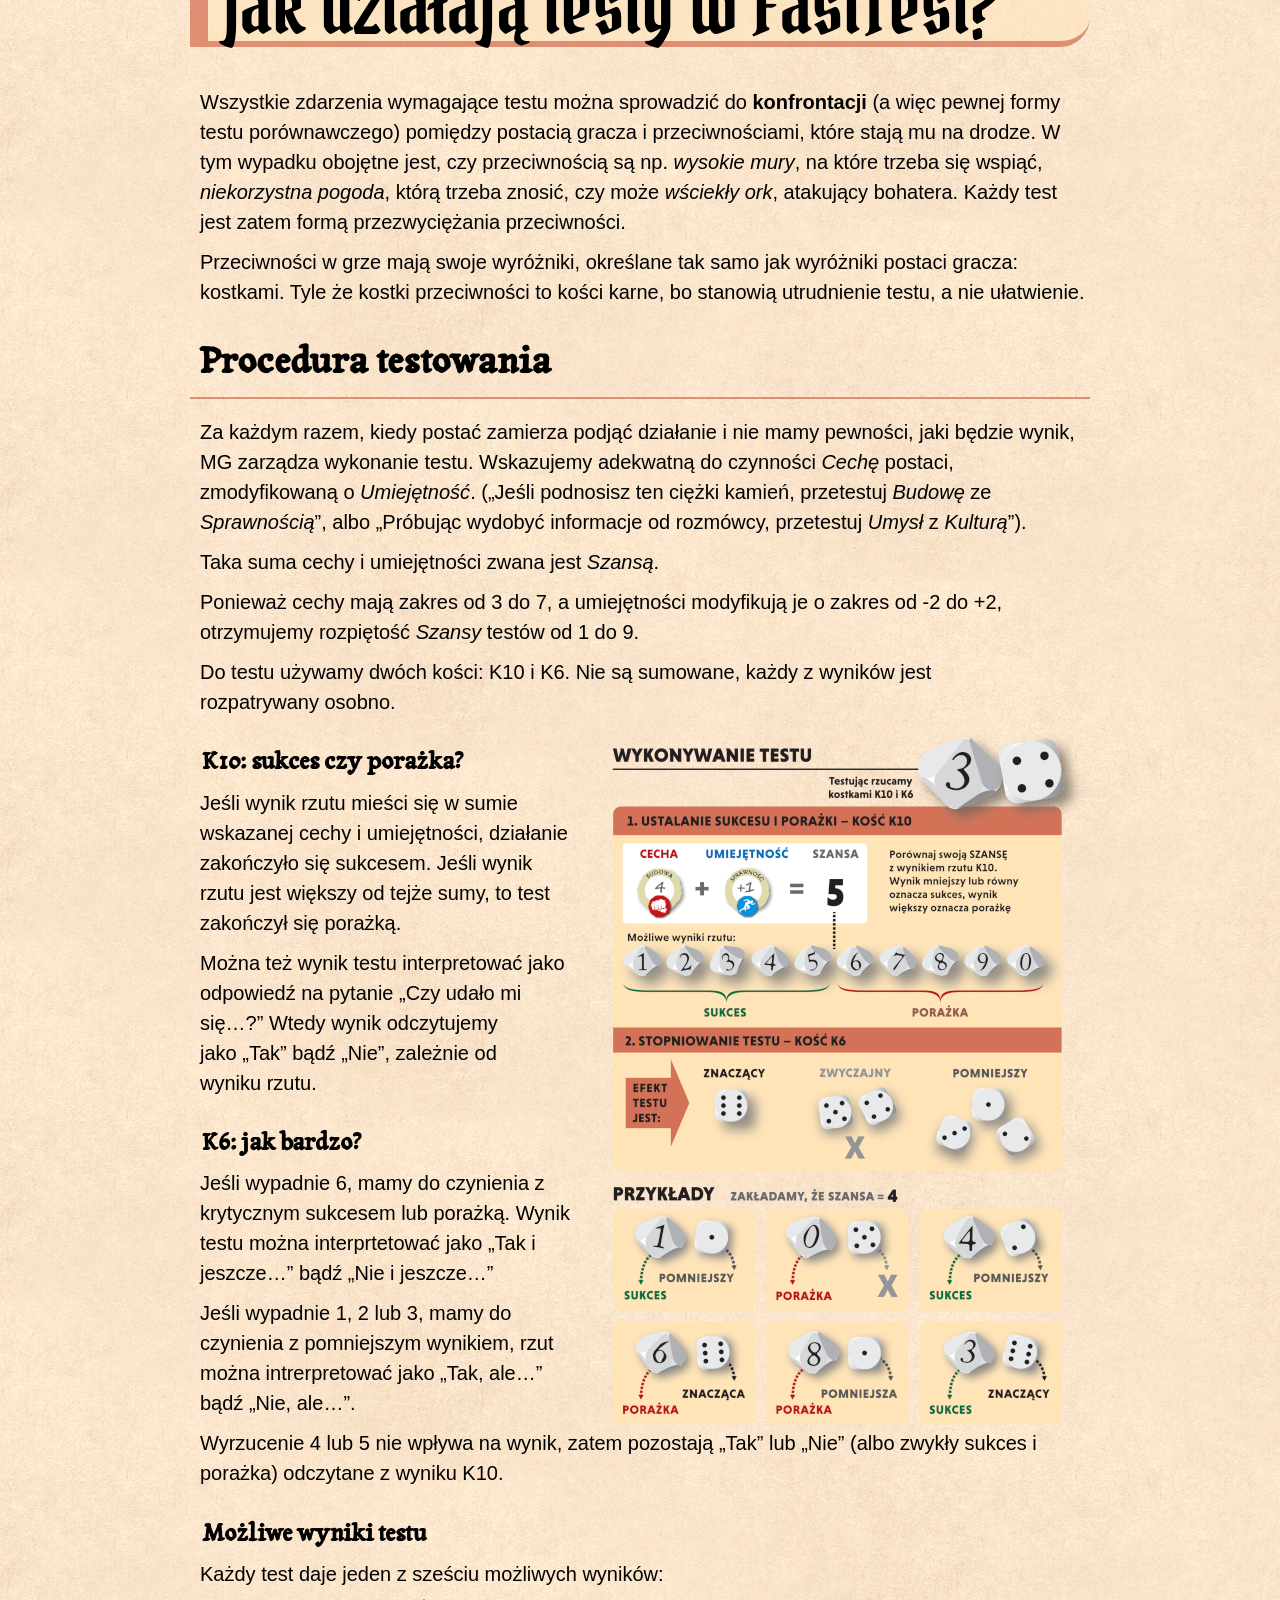
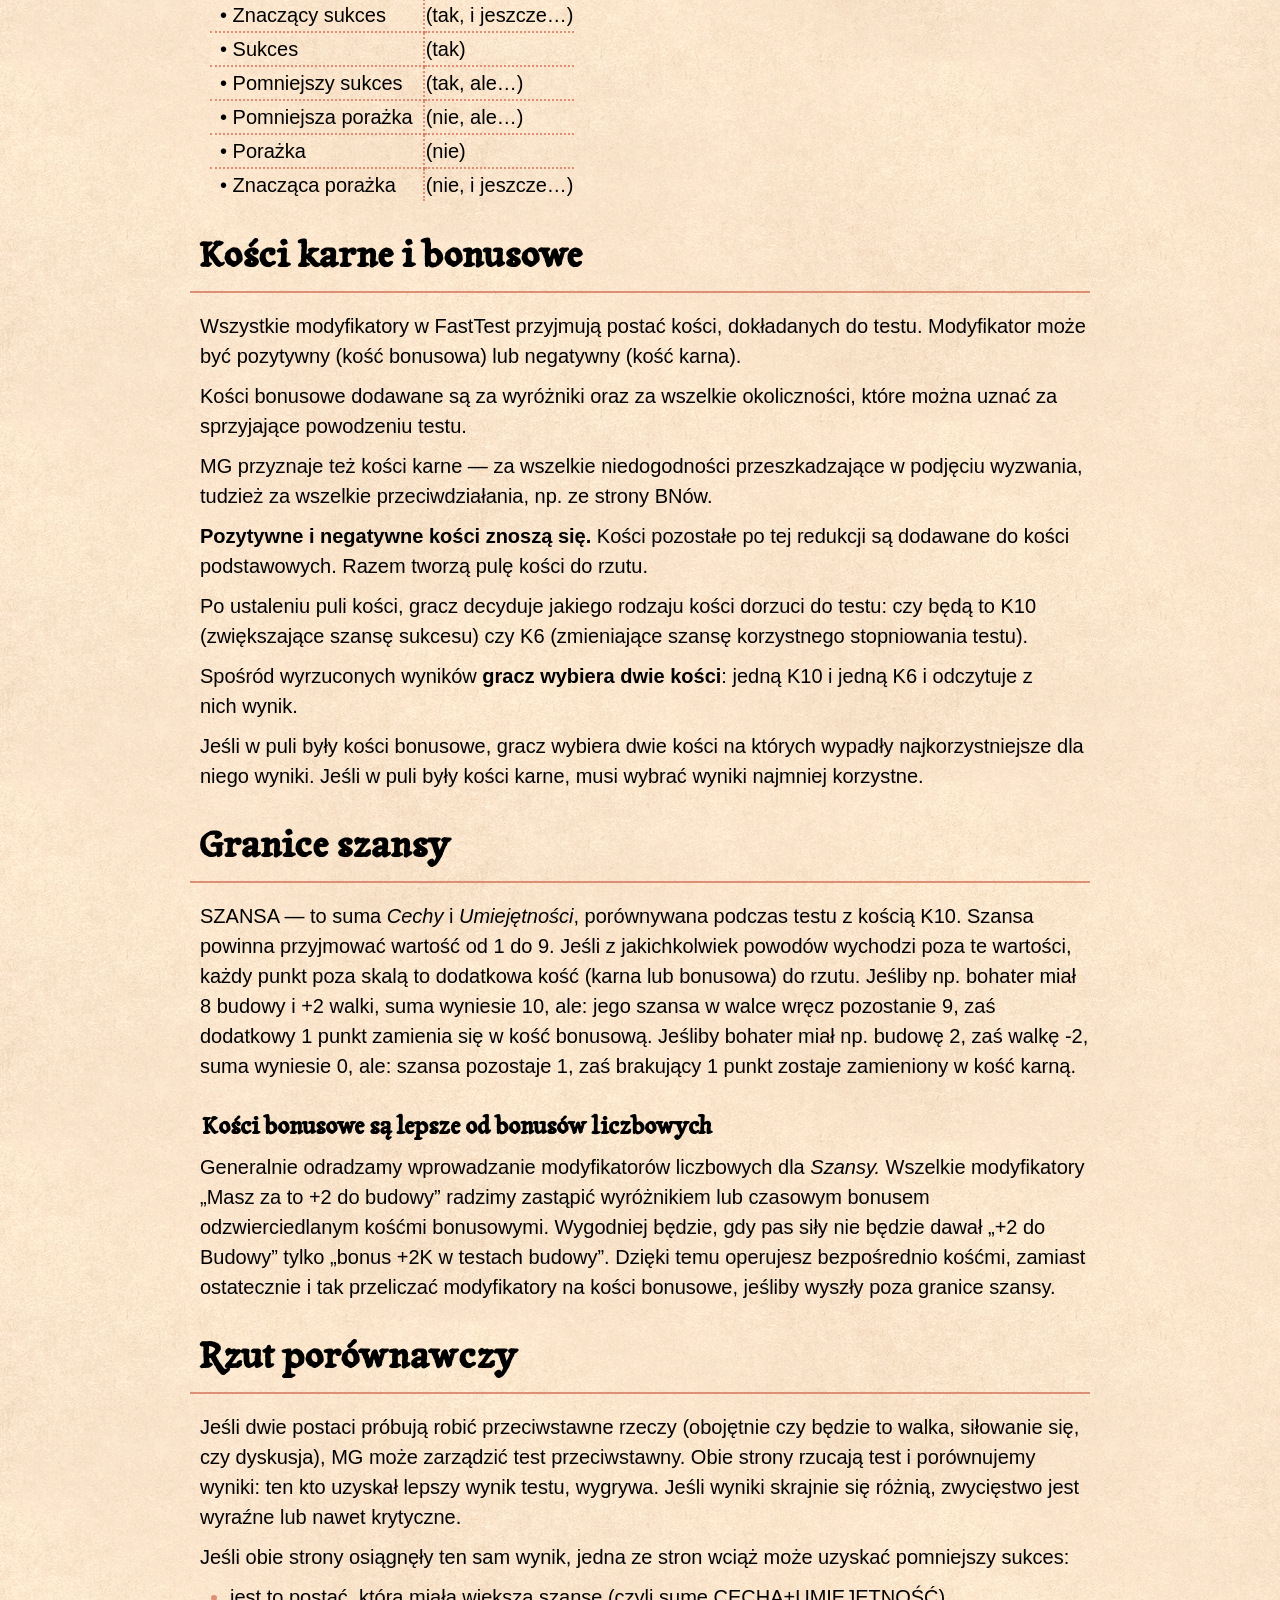
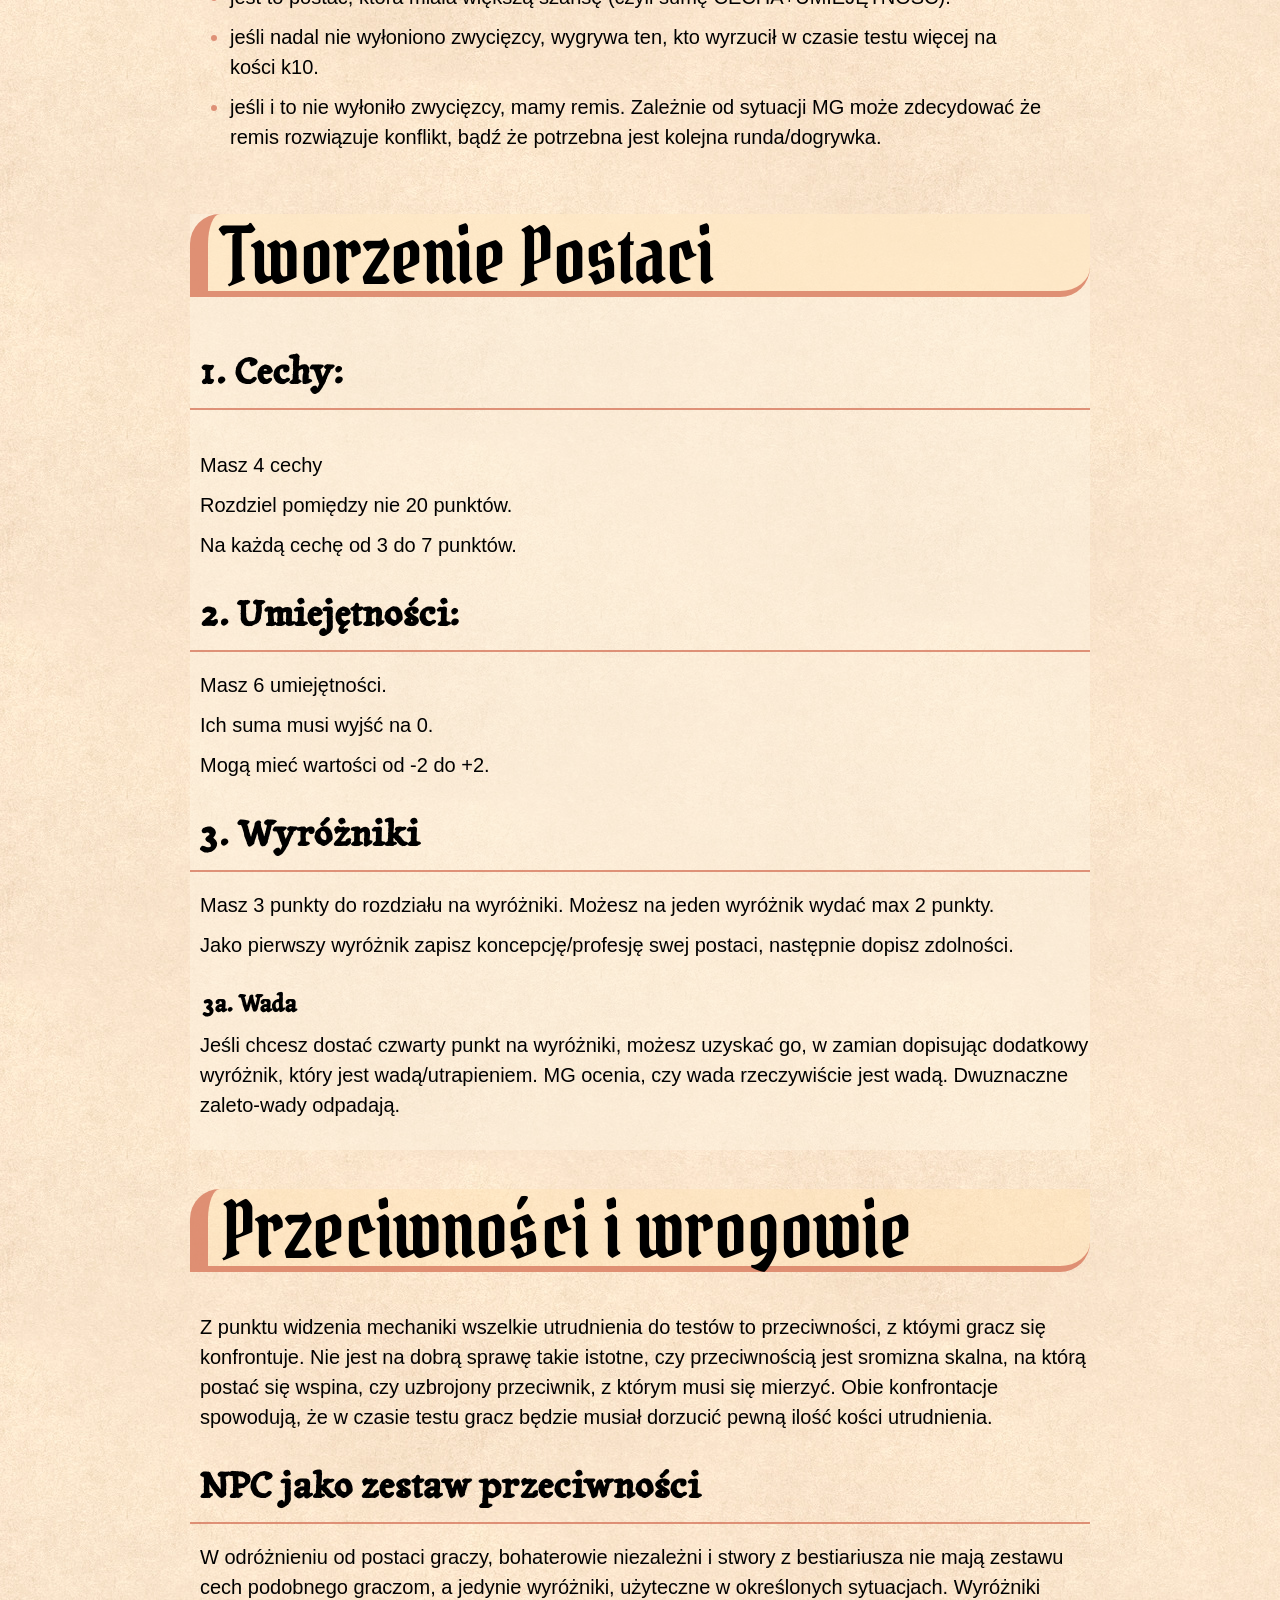
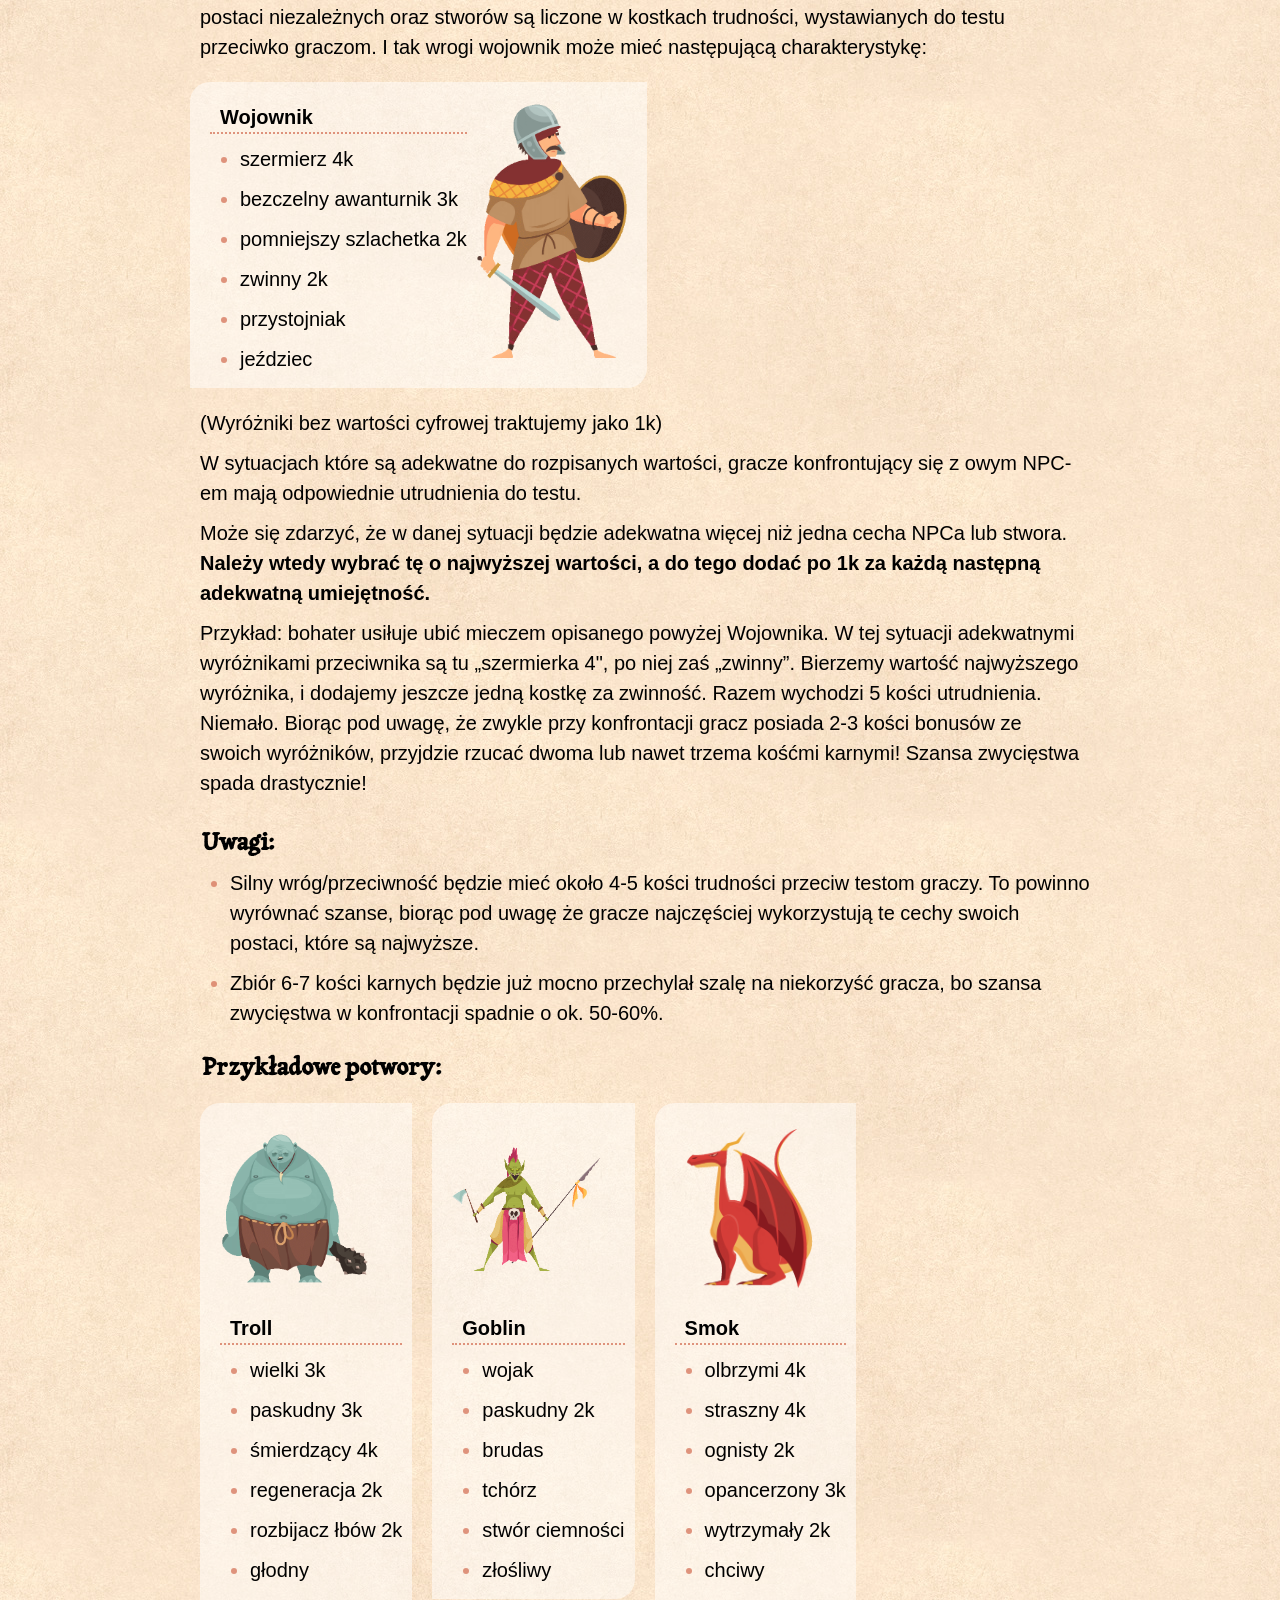
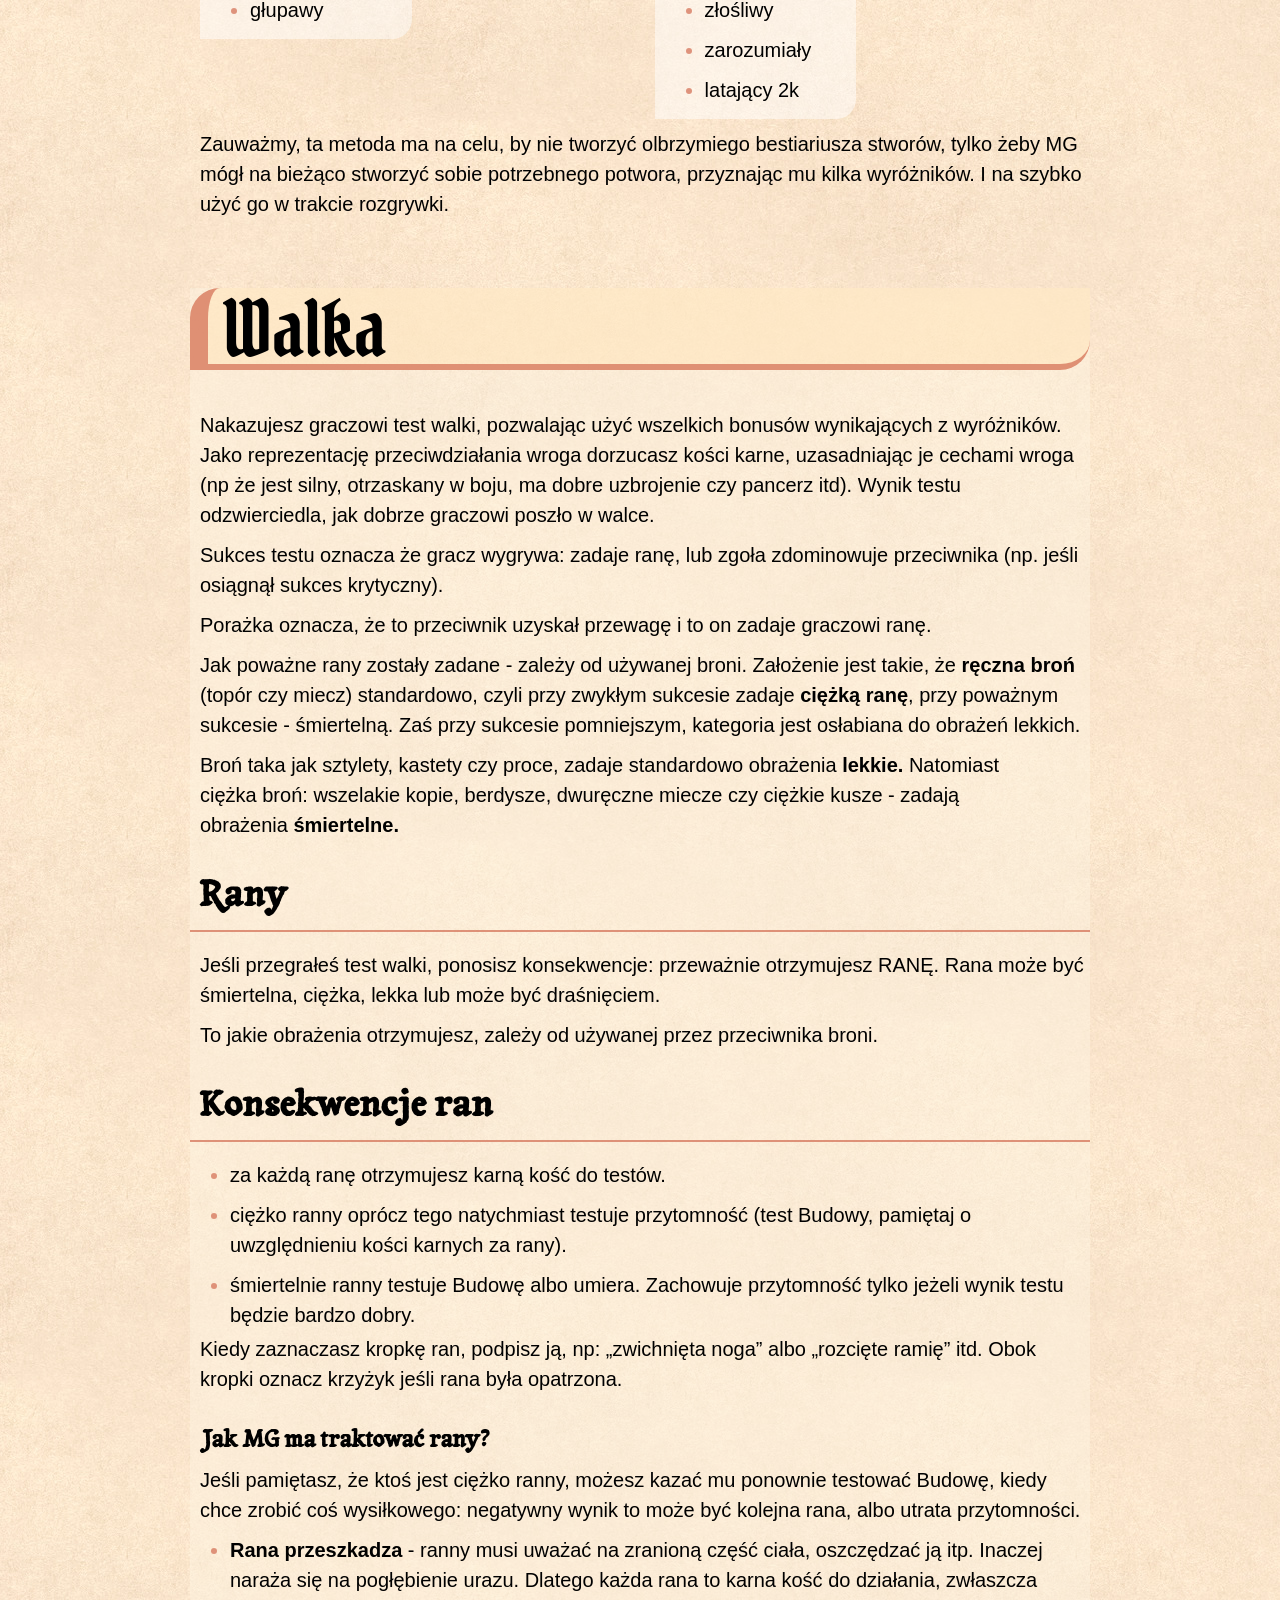
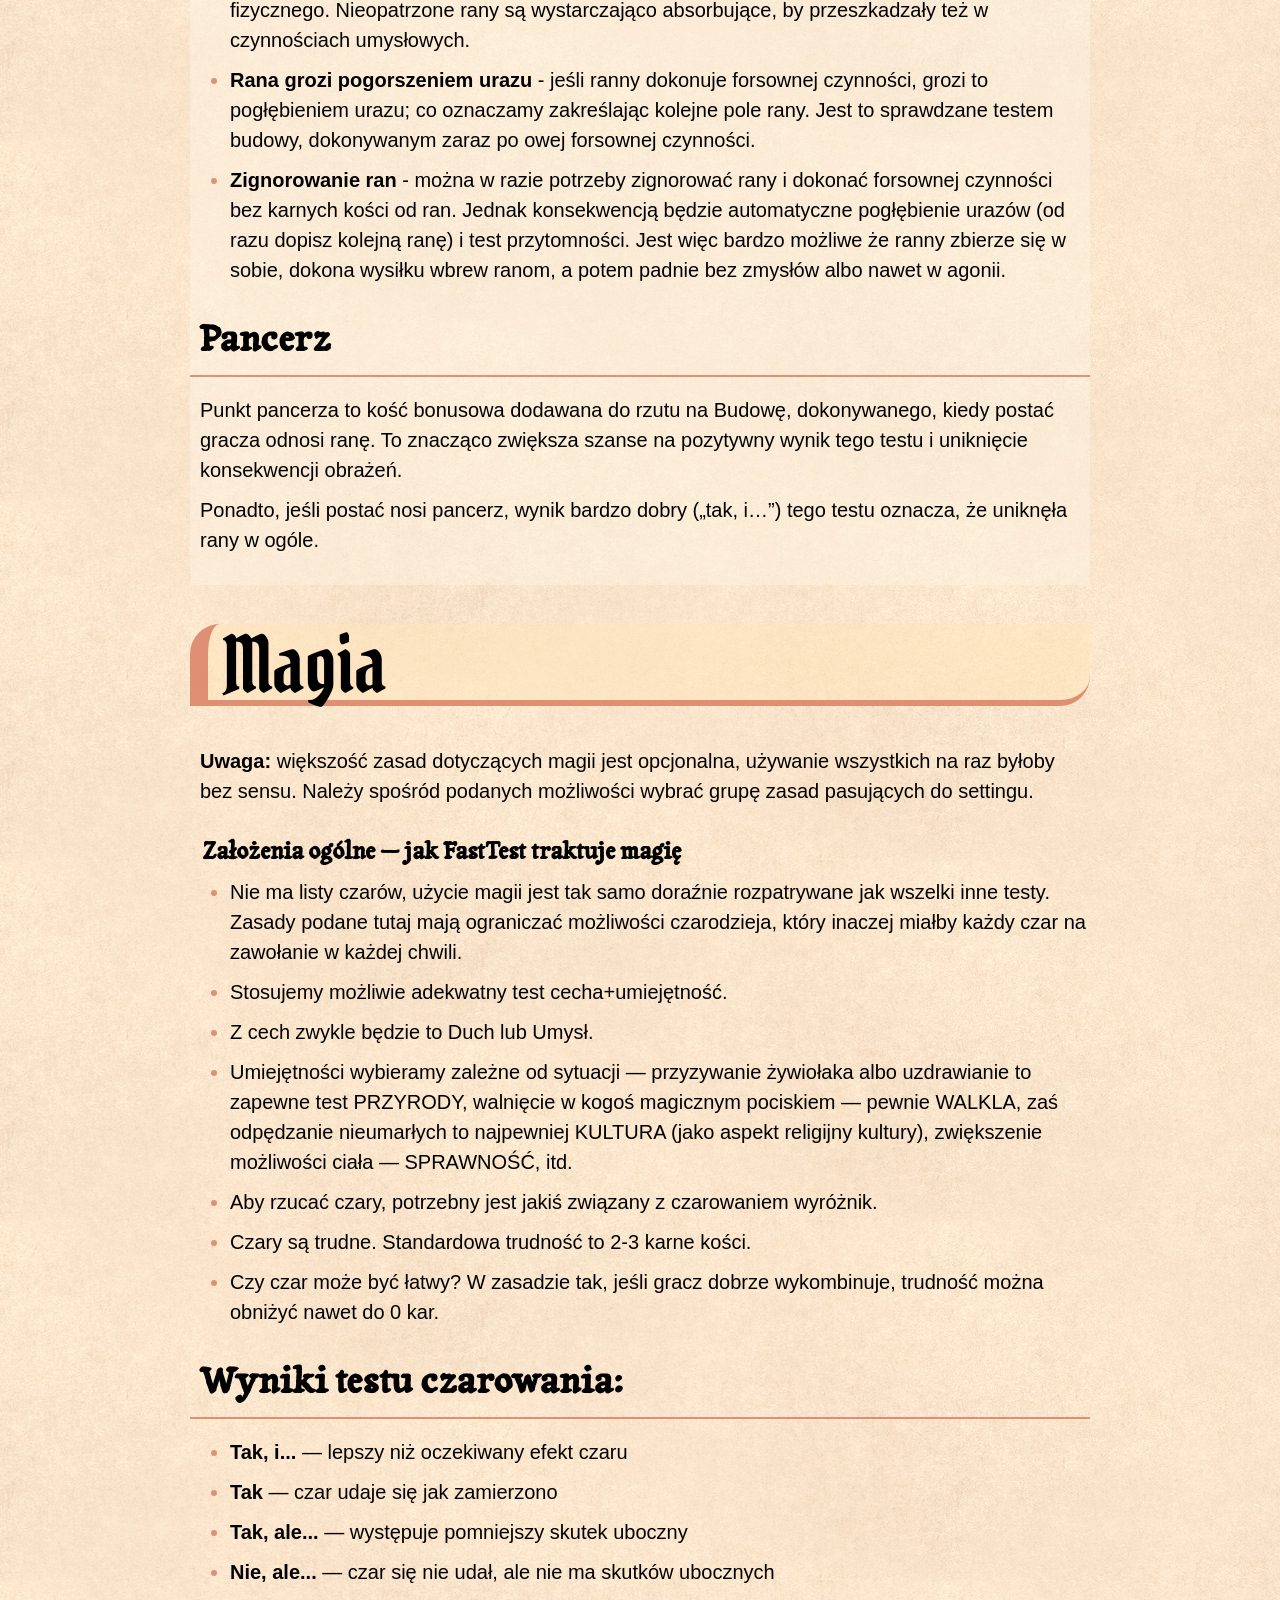
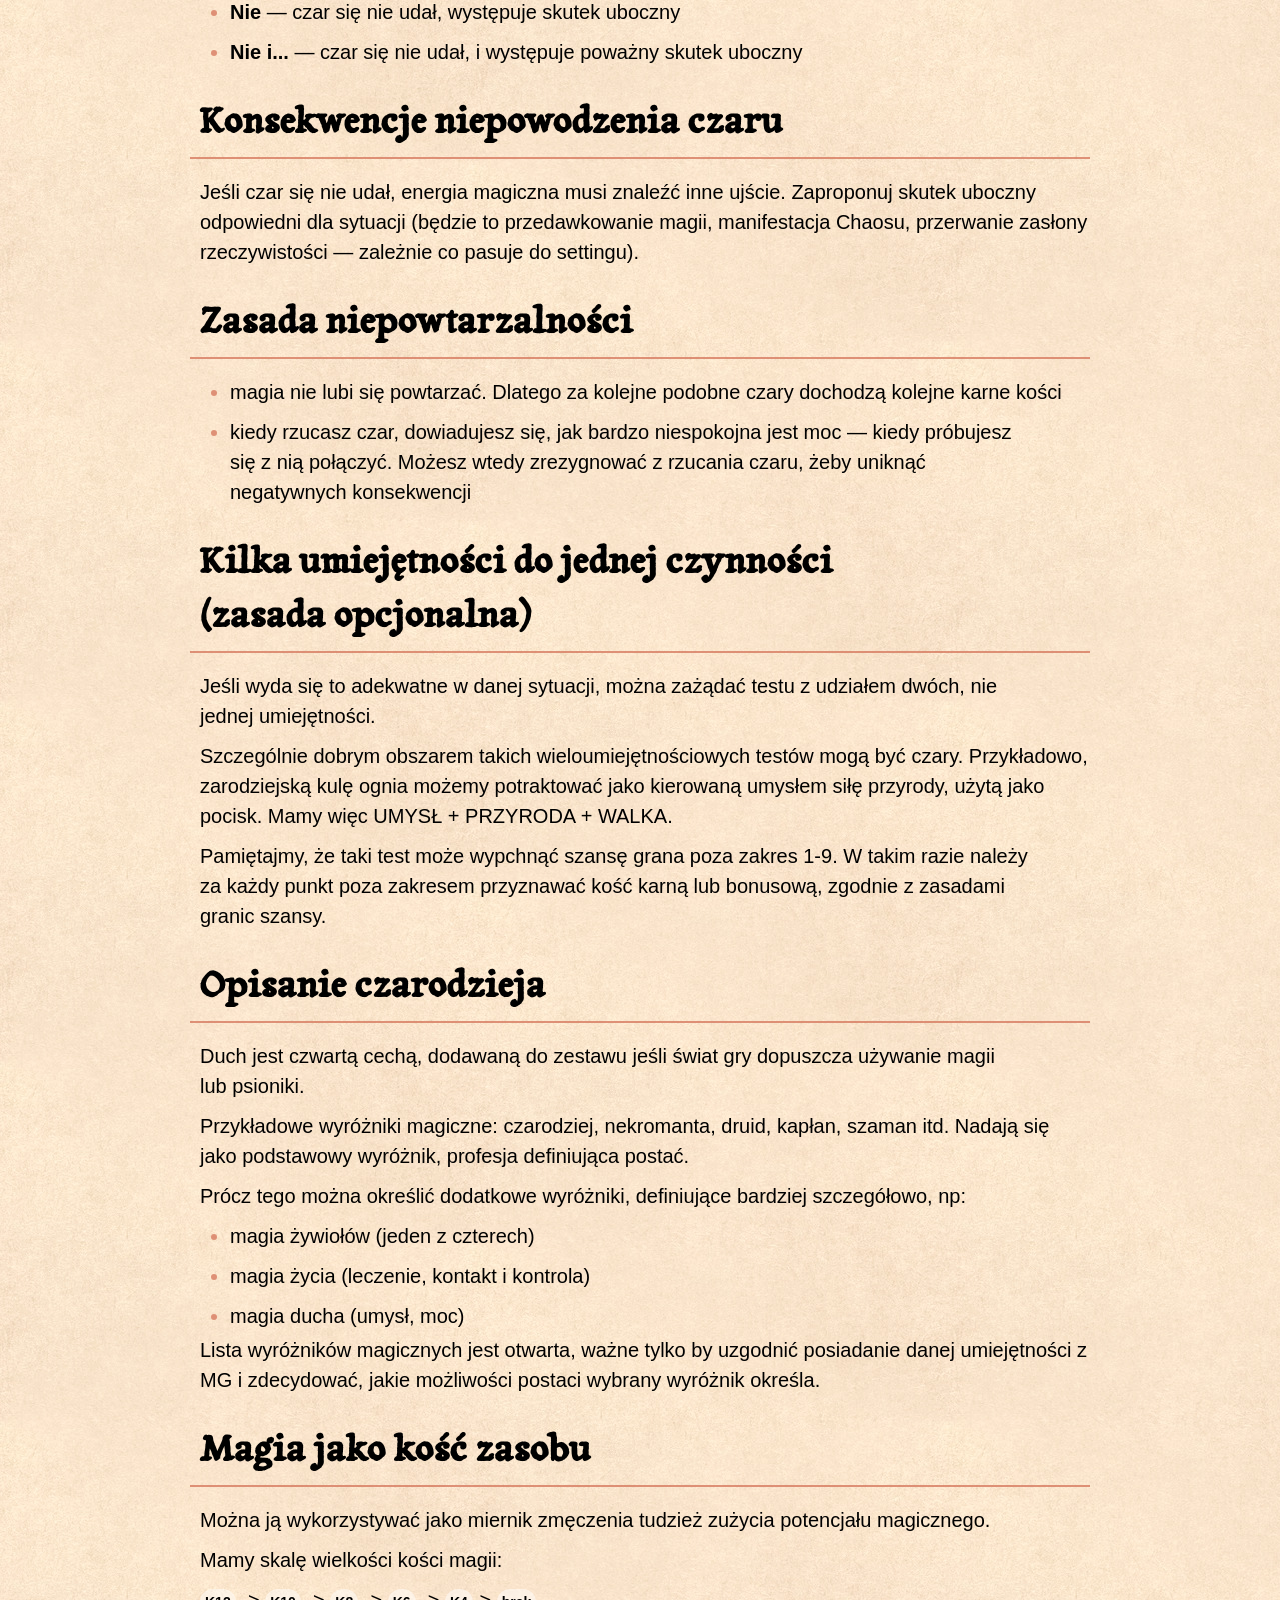
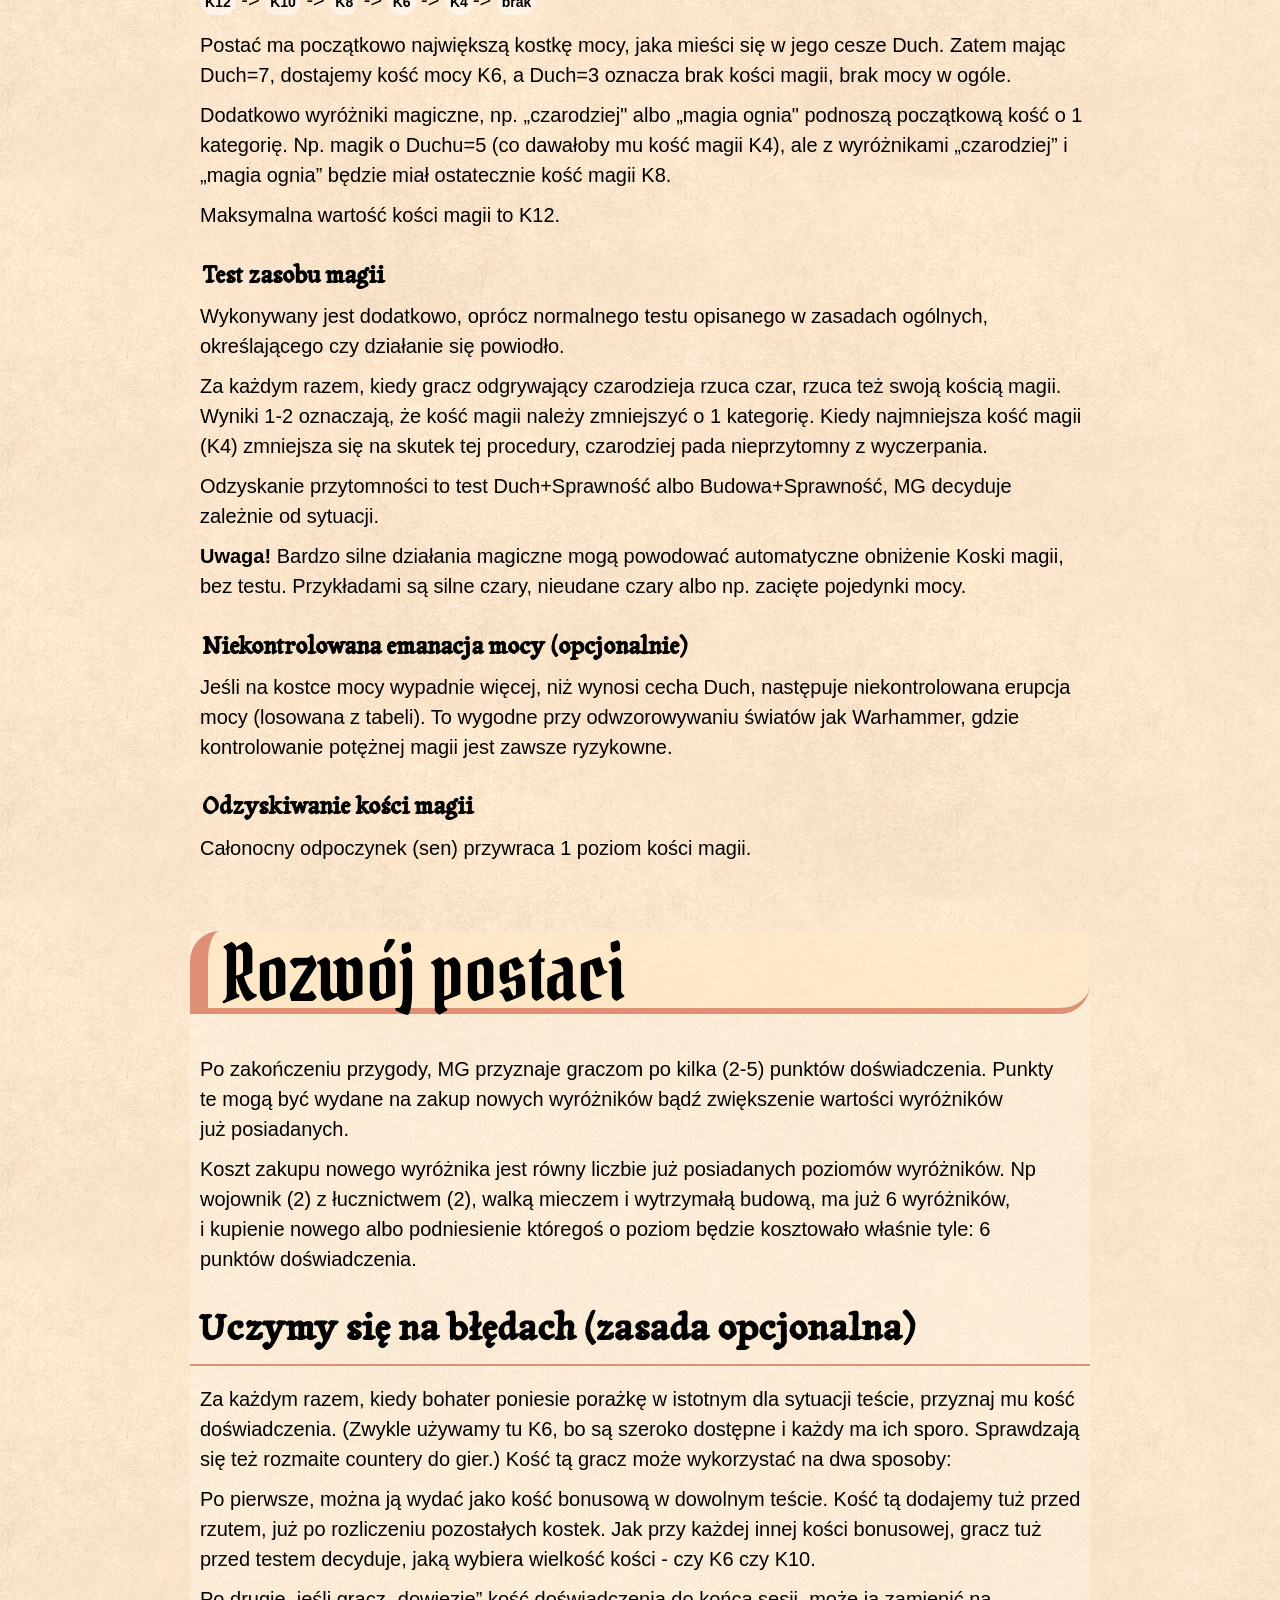
==== commit c404727f: "Update index.html dodane seo, trochę przeredagowane zasady" ====
--- a/index.html
+++ b/index.html
@@ -1,4 +1,4 @@
-﻿<!DOCTYPE html>
+<!DOCTYPE html>
 <html lang="pl-PL">
  <head>
   <title>FastTest - narracyjna mechanika RPG</title>
@@ -13,8 +13,7 @@
         
         <div id="miniflex">
             <p>FastTest</p>
-            <p>Narracyjna mechanika<br>
-                do gier fabularnych</p>
+            <p>prosta mechanika RPG</p>
         </div>
         
     </div>
@@ -34,11 +33,10 @@
 <p class="cytat">Najprostsza mechanika nazywa się Mechanika, &shy;i ma tylko jeden &shy;parametr, który nazywa się Parametr. Jeden test Parametru wskazuje, czy postaci wszystko na sesji się udało &shy;i czy przeżyła.</p>
 <p class="cytat" id="podpis">Zarith</p>
 
-<h2>Dla kogo są te zasady?</h2> 
-<p>Mechanika FastTest powstała, żeby wspomagać określony styl gry, i przede wszystkim w tym jednym stylu się sprawdza.</p>
-<p>Zasady mają za zadanie możliwie przyśpieszyć i uprościć mechaniczną stronę rozgrywki, ale dać poczucie, że&nbsp;tradycyjne elementy RPG, np. definiujące starcie, zostały zachowane. Dlatego nie jest tak radykalna jak <i>Mechanika</i> z cytatu powyżej.</p>
-
-<h2>Główne założenia:</h2>
+<h2>Dla kogo jest FastTest?</h2> 
+<p>Zasady mają za zadanie możliwie przyśpieszyć i uprościć mechaniczną stronę rozgrywki, ale dać poczucie, że tradycyjne elementy RPG, np. definiujące starcie, zostały zachowane. Dlatego nie jest tak radykalna jak <i>Mechanika</i> z cytatu powyżej.</p>
+
+<h3>Główne założenia:</h3>
 <ul>
 <li><strong>Ograniczyć buchalterię</strong> — prowadząc sesję masz mnóstwo rzeczy na głowie i pilnowanie, ile który NPC ma jeszcze punktów wytrzymałości, pancerza czy magii, jest wyjątkowo uciążliwe. FastTest pozbywa się tych elementów. </li>
 <li><strong>Wynik testu wypada bezpośrednio na kościach</strong> — gracz patrząc na kostki powinien bez liczenia wiedzieć, jaki rezultat wypadł. Bez sprawdzania, w tabelce czy drabince, winien od razu rozumieć stopień sukcesu czy porażki. </li>
@@ -55,22 +53,23 @@
 <h2>Cechy</h2>
 <ul>
 	<li>przyjmują wartości od 3 do 7</li>
-	<li>przykładowe cechy: BUDOWA, ZRĘCZNOŚĆ, UMYSŁ, DUCH</li>
+    <li>reprezentują ogólne predyspozycje postaci - fizyczne i psychiczne</li>
+	<li>proponowane cechy: BUDOWA, ZRĘCZNOŚĆ, UMYSŁ, DUCH</li>
 </ul>
 
 
 <h2>Umiejętności</h2>
 <ul>
 	<li>przyjmują wartości od -2 do +2, ich suma musi wynieść 0</li>
-	<li>reprezentują bardzo ogólne aspekty kompetencji postaci</li>
+	<li>reprezentują ogólne aspekty kompetencji postaci</li>
 	<li>są modyfikatorami cech, nie są testowane samodzielnie</li>
-	<li>każda cecha może być modyfikowana o&nbsp;umiejętność, jeśli grający uznają że to zestawienie jest adekwatne.</li>
+	<li>każda cecha może być modyfikowana o umiejętność, jeśli grający uznają że to zestawienie jest adekwatne.</li>
 	<li>najlepiej by było ich około 6</li>
-	<li>przykładowe umiejętności: WALKA, SPRAWNOŚĆ, KULTURA, TECHNIKA, PRZYRODA, MAGIA, EKWIPUNEK</li>
+	<li>proponowane umiejętności: WALKA, SPRAWNOŚĆ, KULTURA, TECHNIKA, PRZYRODA, MAGIA, EKWIPUNEK</li>
 	<li>EKWIPUNEK - jedyna nietypowa umiejętność, dlatego zasługuje na osobne omówienie - to umiejętność będąca wypadkową zapobiegliwości, dbałości o wyposażenie, znajomiści jego obsługi i umiejętności posługiwania się nim. Test UMYSŁ + EKWIPUNEK odpowiada na typowe pytanie „Czy ja mogłem mieć ze sobą latarkę?”, a np. test ZRĘCZNOŚĆ + EKWIPUNEK na pytanie „Czy utrzymałem miecz w ręce, spadając z konia?”</li>
     
 </ul>
-
+<p>Jak łatwo zauważyć, <i>Cechy</i> o zakresie od 3-7 modyfikowane <i>Umiejętnościami</i> o zakresie od -2 do +2 dają w&nbsp;sumie rozpiętość od 1 do 9, co wygodnie pasuje do testu roll-under wykonywanego kością K10. Ta suma <i>Cechy</i> i <i>Umiejętności</i> nazywana jest w FastTest <b>Szansą.</b></p>
 
 <h2>Wyróżniki</h2>
 <ul>
@@ -79,8 +78,8 @@
 </ul>
 
 
-<h3>Co&nbsp;to&nbsp;jest koncepcja?</h3>
-<p>Na&nbsp;przykład „Rycerz królestwa”, albo&nbsp;„czarodziej”, albo&nbsp;„złodziejaszek”, ale&nbsp;sprawdzi się też „uciekinier ze&nbsp;splądrowanego miasta” albo&nbsp;„miłośnik drogiego wina”. Coś, co&nbsp;określa twoją postać i&nbsp;jej miejsce w&nbsp;świecie. Na&nbsp;początek, zwłaszcza graczom, którzy lepiej czują się w&nbsp;tradycyjnych grach fabularnych, radzimy, żeby&nbsp;wybrali sobie profesję jako&nbsp;koncepcję.</p>
+<h3>Co to jest koncepcja?</h3>
+<p>Na przykład „Rycerz królestwa”, albo „czarodziej”, albo „złodziejaszek”, ale sprawdzi się też „uciekinier ze splądrowanego miasta” albo „miłośnik drogiego wina”. Coś co określa twoją postać i jej miejsce w świecie. Na początek, zwłaszcza graczom, którzy lepiej czują się w tradycyjnych grach fabularnych, radzimy, żeby wybrali sobie profesję jako koncepcję.</p>
 
 <h3>Co to są zdolności?</h3>
 <p>Rzeczy w których wykonywaniu postać jest szczególnie dobra. Przykłady: łucznictwo, włamania, skradanie, tropienie, jeździectwo, inżynieria itd. Ich lista jest otwarta, trzeba się tylko upewnić że MG zaakceptuje daną zdolność.</p>
@@ -90,17 +89,20 @@
     
     
 <section>
-<h1 id="testy">Testowanie</h1> 
-<a href="testowanie_fasttest_duze.jpg"><img src="testowanie_fasttest_male.png"></a>
+<h1 id="testy">Jak działają testy w FastTest?</h1> 
+
 <p>Wszystkie zdarzenia wyma&shy;gające testu można spro&shy;wa&shy;dzić do <strong>konfron&shy;tacji</strong> (a więc pewnej formy testu porów&shy;naw&shy;czego) pomiędzy postacią gracza i prze&shy;ciwn&shy;oś&shy;ciami, które stają mu na drodze. W tym wypadku obojętne jest, czy przeciw&shy;nością są np. <i>wysokie mury</i>, na które trzeba się wspiąć, <i>nieko&shy;rzystna pogoda</i>, którą trzeba znosić, czy może <i>wściekły ork</i>, atakujący bohatera. Każdy test jest zatem formą przezwy&shy;ciężania przeciw&shy;ności.</p>
 <p>Przeciwności w grze mają swoje wyróżniki, określane tak samo jak wyróżniki postaci gracza: kostkami. Tyle że kostki przeciwności to kości karne, bo stanowią utrudnienie testu, a nie ułatwienie.</p>
 
-<h2>Sposób testowania</h2>
-<p>Za każdym razem, kiedy postać zamierza podjąć działanie i nie mamy pewności, jaki będzie wynik, MG zarządza wykonanie testu. Testujemy cechę postaci, zmodyfikowaną o&nbsp;umiejętność. I taką parę: cecha+umiejętność MG powinien wskazać graczowi. („Jeśli podnosisz ten ciężki kamień, przetestuj <i>Budowę</i> ze <i>Sprawnością</i>, ” albo „Próbując wydobyć informacje od rozmówcy, przetestuj <i>Umysł</i> z <i>Kulturą</i>”).</p>
-<p>Ponieważ cechy mają zakres od 3 do 7, a umiejętności modyfikują je o zakres od -2 do +2, otrzymujemy rozpiętość szansy testów od 1 do 9. </p>
-
-
+<h2>Procedura testowania</h2>
+    
+<p>Za każdym razem, kiedy postać zamierza podjąć działanie i nie mamy pewności, jaki będzie wynik, MG zarządza wykonanie testu. Wskazujemy adekwatną do czynności <i>Cechę</i> postaci, zmodyfikowaną o <i>Umiejętność</i>. („Jeśli podnosisz ten ciężki kamień, przetestuj <i>Budowę</i> ze <i>Sprawnością</i>”, albo „Próbując wydobyć informacje od rozmówcy, przetestuj <i>Umysł</i> z <i>Kulturą</i>”).</p>
+<p>Taka suma cechy i umiejętności zwana jest <i>Szansą</i>.</p>
+<p>Ponieważ cechy mają zakres od 3 do 7, a umiejętności modyfikują je o zakres od -2 do +2, otrzymujemy rozpiętość <i>Szansy</i> testów od 1 do 9. </p>
 <p>Do testu używamy dwóch kości: K10 i K6. Nie są sumowane, każdy z wyników jest rozpatrywany osobno.</p>
+
+<a href="testowanie_fasttest_duze.jpg"><img src="testowanie_fasttest_male.png"></a>
+    
 <h3>K10: sukces czy porażka?</h3>
 <p>Jeśli wynik rzutu mieści się w sumie wskazanej cechy i umiejętności, działanie zakończyło się sukcesem. Jeśli wynik rzutu jest większy od tejże sumy, to test zakończył się porażką.</p> 
 <p>Można też wynik testu interpretować jako odpowiedź na pytanie „Czy udało mi się…?” Wtedy wynik odczytujemy jako „Tak” bądź „Nie”, zależnie od wyniku rzutu.</p>
@@ -144,17 +146,19 @@
 
 </table>
 
-<h2>Granice szansy</h2>
-<p>SZANSA — to suma cechy i umiejętności, porównywana podczas testu z kością K10. Szansa powinna przyjmować wartość od 1 do 9. Jeśli z jakichkolwiek powodów wychodzi poza te wartości, każdy punkt poza skalą to dodatkowa kość (karna lub bonusowa) do rzutu. Jeśliby np. bohater miał 8 budowy i +2 walki, suma wyniesie 10, ale: jego szansa w walce wręcz pozostanie 9, zaś dodatkowy 1 punkt zamienia się w kość bonusową. Jeśliby bohater miał np. budowę 2, zaś walkę -2, suma wyniesie 0, ale: szansa pozostaje 1, zaś brakujący 1 punkt zostaje zamieniony w kość karną.</p>
-
 <h2>Kości karne i bonusowe </h2>
-<p>Wszystkie modyfikatory w Fattest przyjmują postać kości, dokładanych do testu. Modyfikator może być pozytywny (kość bonusowa) lub negatywny (kość karna). </p>
+<p>Wszystkie modyfikatory w FastTest przyjmują postać kości, dokładanych do testu. Modyfikator może być pozytywny (kość bonusowa) lub negatywny (kość karna). </p>
 <p>Kości bonusowe dodawane są za wyróżniki oraz za wszelkie okoliczności, które można uznać za sprzyjające powodzeniu testu.</p>
  <p>MG przyznaje też kości karne — za wszelkie niedogodności przeszkadzające w podjęciu wyzwania, tudzież za wszelkie przeciwdziałania, np. ze strony BNów. </p>
     <p><strong>Pozytywne i negatywne kości znoszą się.</strong> Kości pozostałe po tej redukcji są dodawane do kości podstawowych. Razem tworzą pulę kości do rzutu.</p>
 <p>Po ustaleniu puli kości, gracz decyduje jakiego rodzaju kości dorzuci do testu: czy będą to K10 (zwiększające szansę sukcesu) czy K6 (zmieniające szansę korzystnego stopniowania testu).</p>
 <p>Spośród wyrzuconych wyników <strong>gracz wybiera dwie kości</strong>: jedną K10 i jedną K6 i odczytuje z nich wynik.</p>
 <p>Jeśli w puli były kości bonusowe, gracz wybiera dwie kości na których wypadły najkorzystniejsze dla niego wyniki. Jeśli w puli były kości karne, musi wybrać wyniki najmniej korzystne.</p>
+    
+<h2>Granice szansy</h2>
+<p>SZANSA — to suma <i>Cechy</i> i <i>Umiejętności</i>, porównywana podczas testu z kością K10. Szansa powinna przyjmować wartość od 1 do 9. Jeśli z jakichkolwiek powodów wychodzi poza te wartości, każdy punkt poza skalą to dodatkowa kość (karna lub bonusowa) do rzutu. Jeśliby np. bohater miał 8 budowy i +2 walki, suma wyniesie 10, ale: jego szansa w walce wręcz pozostanie 9, zaś dodatkowy 1 punkt zamienia się w kość bonusową. Jeśliby bohater miał np. budowę 2, zaś walkę -2, suma wyniesie 0, ale: szansa pozostaje 1, zaś brakujący 1 punkt zostaje zamieniony w kość karną.</p>
+    <h3>Kości bonusowe są lepsze od bonusów liczbowych</h3>
+<p>Generalnie odradzamy wprowadzanie modyfikatorów liczbowych dla <i>Szansy.</i> Wszelkie modyfikatory „Masz za to +2 do budowy” radzimy zastąpić wyróżnikiem lub czasowym bonusem odzwierciedlanym kośćmi bonusowymi. Wygodniej będzie, gdy pas siły nie będzie dawał „+2 do Budowy” tylko „bonus +2K w testach budowy”. Dzięki temu operujesz bezpośrednio kośćmi, zamiast ostatecznie i tak przeliczać modyfikatory na kości bonusowe, jeśliby wyszły poza granice szansy.</p>
 
 <h2>Rzut porównawczy</h2>
 <p>Jeśli dwie postaci próbują robić przeciwstawne rzeczy (obojętnie czy będzie to walka, siłowanie się, czy dyskusja), MG może zarządzić test przeciwstawny. Obie strony rzucają test i porównujemy wyniki: ten kto uzyskał lepszy wynik testu, wygrywa. Jeśli wyniki skrajnie się różnią, zwycięstwo jest wyraźne lub nawet krytyczne.</p>
@@ -165,14 +169,6 @@
  <li>jeśli nadal nie wyłoniono zwycięzcy, wygrywa ten, kto wyrzucił w czasie testu więcej na kości k10.</li>
  <li>jeśli i to nie wyłoniło zwycięzcy, mamy remis. Zależnie od sytuacji MG może zdecydować że remis rozwiązuje konflikt, bądź że potrzebna jest kolejna runda/dogrywka.</li>
 </ul>
-<h2>Kilka umiejętności do jednej czynności (zasada opcjonalna)</h2>
-<p>Jeśli wyda się to adekwatne w danej sytuacji, można zażądać testu z udziałem dwóch, nie jednej umiejętności. </p>
-<p>Przykład: Jeśli gracz chce trafić wrażliwe miejsce jelenia, by zabić go jedną strzałą, możesz zarządzić test ZRĘCZNOŚĆ + PRZYRODA + WALKA. </p>
-<p>Pamiętajmy, że taki test może wypchnąć szansę grana poza zakres 1-9. W takim razie należy za każdy punkt poza zakresem przyznawać kość karną lub bonusową, zgodnie z opcjonalnymi zasadami. </p>
-<p>Szczególnie dobrym obszarem takich wieloumiejętnościowych testów mogą być czary. Przykładowo, zarodziejską kulę ognia możemy potraktować jako kierowaną umysłem siłę przyrody, użytą jako pocisk. Mamy więc UMY + PRZYR + WALK</p>
-
-
-
 
 </section>
  
@@ -184,14 +180,14 @@
 <h1 id="tworzenie">Tworzenie Postaci</h1>
 
 <h2>1. Cechy:</h2>
-<p>Masz 4 cechy (budowa, zręczność, Umysł i Duch).</p>
+<p>Masz 4 cechy</p>
 <p>Rozdziel pomiędzy nie 20 punktów.</p>
 <p>Na każdą cechę od 3 do 7 punktów.</p>
 
 <h2>2. Umiejętności:</h2>
 <p>Masz 6 umiejętności.</p>
+<p>Ich suma musi wyjść na 0.</p>
 <p>Mogą mieć wartości od -2 do +2.</p>
-<p>Ich suma musi wyjść na 0.</p>
 
 <h2>3. Wyróżniki</h2>
 <p>Masz 3 punkty do rozdziału na wyróżniki. Możesz na jeden wyróżnik wydać max 2 punkty.</p>
@@ -235,9 +231,9 @@
 <p class="clearleft">(Wyróżniki bez wartości cyfrowej traktujemy jako 1k)</p>
 
 <p>W sytuacjach które są adekwatne do rozpisanych wartości, gracze konfrontujący się z owym NPC-em mają odpowiednie utrudnienia do testu.</p> 
-<p>Może się zdarzyć, że w danej sytuacji będzie adekwatna więcej niż jedna cecha NPCa lub stwora. Należy wtedy wybrać tę o najwyższej wartości, a do tego dodać po 1k za każdą następną adekwatną umiejętność.</p>
-
-<p>Przykład: bohater usiłuje ubić mieczem opisanego powyżej szermierza. W tej sytuacji adekwatnymi wyróżnikami przeciwnika są tu „szermierka 4", po niej zaś „zwinny”. Bierzemy wartość najwyższego wyróżnika, i dodajemy jeszcze jedną kostkę za zwinność. Razem wychodzi 5 kości utrudnienia. Niemało. Biorąc pod uwagę, że zwykle przy konfrontacji gracz posiada 2-3 kości bonusów ze swoich wyróżników, przyjdzie rzucać dwoma lub nawet trzema kośćmi karnymi! Szansa zwycięstwa spada drastycznie!</p>
+<p>Może się zdarzyć, że w danej sytuacji będzie adekwatna więcej niż jedna cecha NPCa lub stwora. <b>Należy wtedy wybrać tę o najwyższej wartości, a do tego dodać po 1k za każdą następną adekwatną umiejętność.</b></p>
+
+<p>Przykład: bohater usiłuje ubić mieczem opisanego powyżej Wojownika. W tej sytuacji adekwatnymi wyróżnikami przeciwnika są tu „szermierka 4", po niej zaś „zwinny”. Bierzemy wartość najwyższego wyróżnika, i dodajemy jeszcze jedną kostkę za zwinność. Razem wychodzi 5 kości utrudnienia. Niemało. Biorąc pod uwagę, że zwykle przy konfrontacji gracz posiada 2-3 kości bonusów ze swoich wyróżników, przyjdzie rzucać dwoma lub nawet trzema kośćmi karnymi! Szansa zwycięstwa spada drastycznie!</p>
 
 <h3>Uwagi:</h3>
 <ul>
@@ -364,29 +360,30 @@
 
 <h1 id="magia">Magia</h1>
     <p><strong>Uwaga:</strong> większość zasad dotyczących magii jest opcjonalna, używanie wszystkich na raz byłoby bez sensu. Należy spośród podanych możliwości wybrać grupę zasad pasujących do settingu.</p>
+<h3>Założenia ogólne — jak FastTest traktuje magię</h3>
 <ul>
 <li>Nie ma listy czarów, użycie magii jest tak samo doraźnie rozpatrywane jak wszelki inne testy. Zasady podane tutaj mają ograniczać możliwości czarodzieja, który inaczej miałby każdy czar na zawołanie w każdej chwili.</li>
 <li>Stosujemy możliwie adekwatny test cecha+umiejętność.</li>
 <li>Z cech zwykle będzie to Duch lub Umysł.</li>
-<li>Umiejętności wybieramy zależne od sytuacji — przyzywanie żywiołaka albo uzdrawianie to zapewne test przyrody, walnięcie w kogoś magicznym pociskiem — pewnie walka, zaś odpędzanie nieumarłych to najpewniej kultura (jako aspekt religijny kultury), zwiększenie możliwości ciała — sprawność, itd.</li>
+<li>Umiejętności wybieramy zależne od sytuacji — przyzywanie żywiołaka albo uzdrawianie to zapewne test PRZYRODY, walnięcie w kogoś magicznym pociskiem — pewnie WALKLA, zaś odpędzanie nieumarłych to najpewniej KULTURA (jako aspekt religijny kultury), zwiększenie możliwości ciała — SPRAWNOŚĆ, itd.</li>
 <li>Aby rzucać czary, potrzebny jest jakiś związany z czarowaniem wyróżnik.</li>
 <li>Czary są trudne. Standardowa trudność to 2-3 karne kości.</li>
 <li>Czy czar może być łatwy? W zasadzie tak, jeśli gracz dobrze wykombinuje, trudność można obniżyć nawet do 0 kar.</li>
 </ul>
  
-
-<h2>Zasada podstawowa — niepowodzenie czaru</h2>
-<p>Jeśli czar się nie udał, energia magiczna musi znaleźć inne ujście. Zaproponuj skutek uboczny odpowiedni dla sytuacji (będzie to przedawkowanie magii, manifestacja Chaosu, przerwanie zasłony rzeczywistości — zależnie co pasuje do settingu).
-</p>
 <h2>Wyniki testu czarowania:</h2>
 <ul>
 <li><strong>Tak, i...</strong> — lepszy niż oczekiwany efekt czaru</li>
 <li><strong>Tak</strong> — czar udaje się jak zamierzono</li>
 <li><strong>Tak, ale...</strong> — występuje pomniejszy skutek uboczny</li>
 <li><strong>Nie, ale...</strong> — czar się nie udał, ale nie ma skutków ubocznych</li>
-<li><strong>Nie</strong> — czar się nie udał, wylosuj skutek uboczny</li>
-<li><strong>Nie i...</strong> — czar się nie udał, i jeszcze losujesz poważny skutek uboczny</li>
-</ul>
+<li><strong>Nie</strong> — czar się nie udał, występuje skutek uboczny</li>
+<li><strong>Nie i...</strong> — czar się nie udał, i występuje poważny skutek uboczny</li>
+</ul>
+
+<h2>Konsekwencje niepowodzenia czaru</h2>
+<p>Jeśli czar się nie udał, energia magiczna musi znaleźć inne ujście. Zaproponuj skutek uboczny odpowiedni dla sytuacji (będzie to przedawkowanie magii, manifestacja Chaosu, przerwanie zasłony rzeczywistości — zależnie co pasuje do settingu).
+</p>
 
 
 <h2>Zasada niepowtarzalności</h2>
@@ -395,6 +392,12 @@
 <li>kiedy rzucasz czar, dowiadujesz się, jak bardzo niespokojna jest moc — kiedy próbujesz się z nią połączyć. Możesz wtedy zrezygnować z rzucania czaru, żeby uniknąć negatywnych konsekwencji</li>
 </ul>
 
+
+<h2>Kilka umiejętności do jednej czynności (zasada opcjonalna)</h2>
+<p>Jeśli wyda się to adekwatne w danej sytuacji, można zażądać testu z udziałem dwóch, nie jednej umiejętności. </p>
+<p>Szczególnie dobrym obszarem takich wieloumiejętnościowych testów mogą być czary. Przykładowo, zarodziejską kulę ognia możemy potraktować jako kierowaną umysłem siłę przyrody, użytą jako pocisk. Mamy więc UMYSŁ + PRZYRODA + WALKA.</p>
+<p>Pamiętajmy, że taki test może wypchnąć szansę grana poza zakres 1-9. W takim razie należy za każdy punkt poza zakresem przyznawać kość karną lub bonusową, zgodnie z zasadami granic szansy. </p>
+    
 
 <h2>Opisanie czarodzieja</h2>
 <p>Duch jest czwartą cechą, dodawaną do zestawu jeśli świat gry dopuszcza używanie magii lub psioniki. </p>
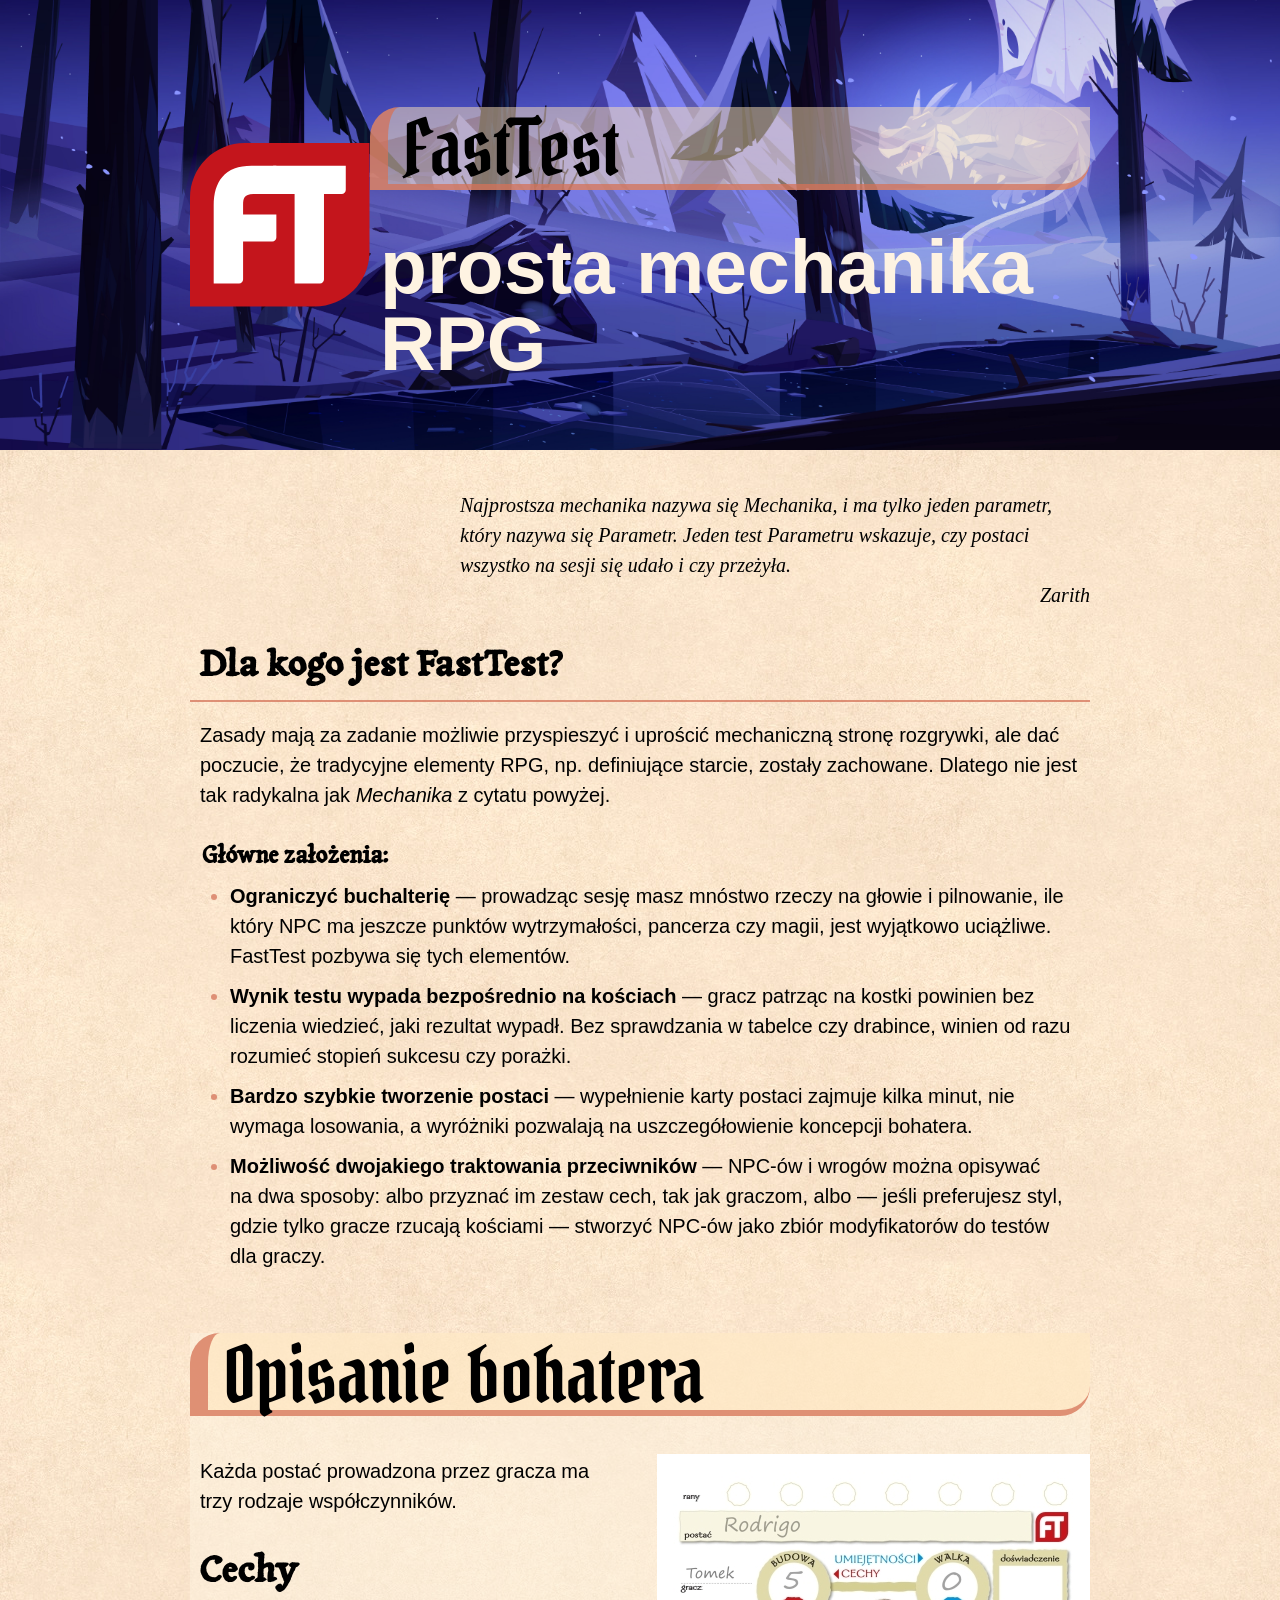
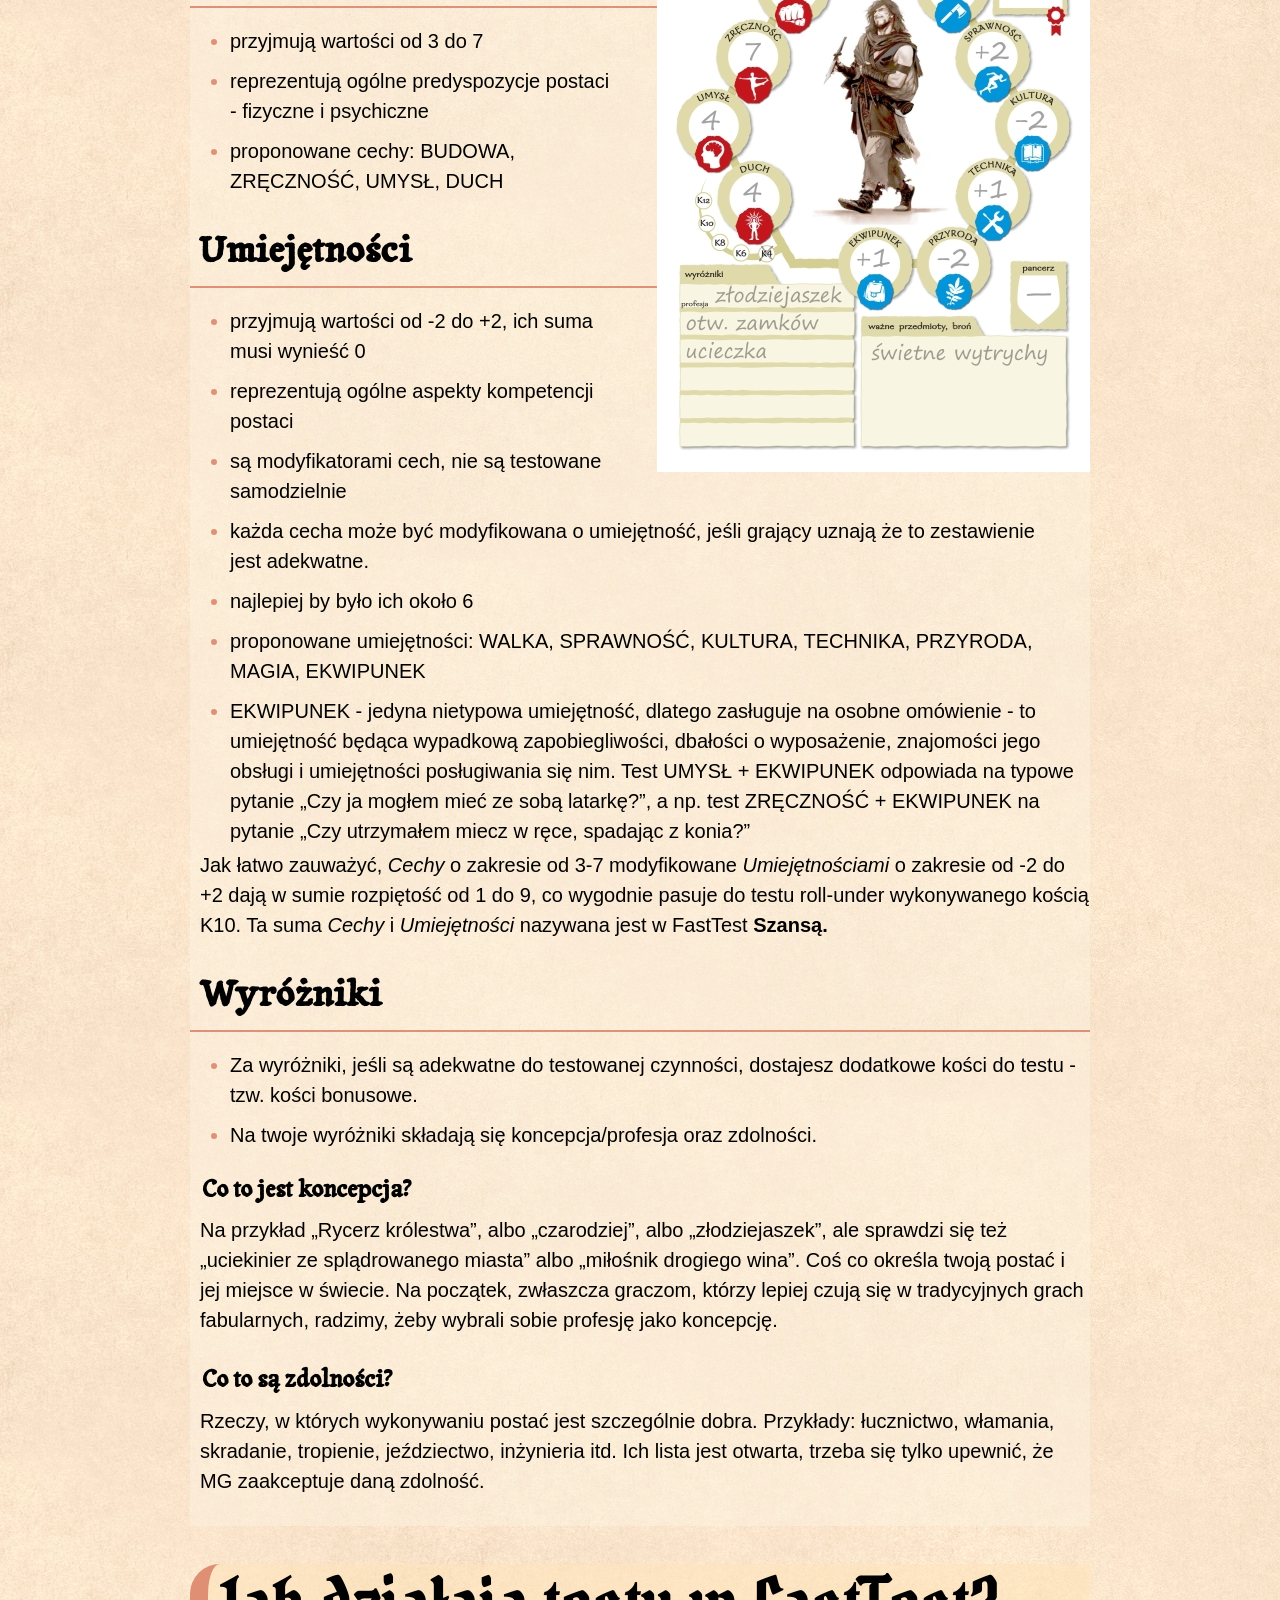
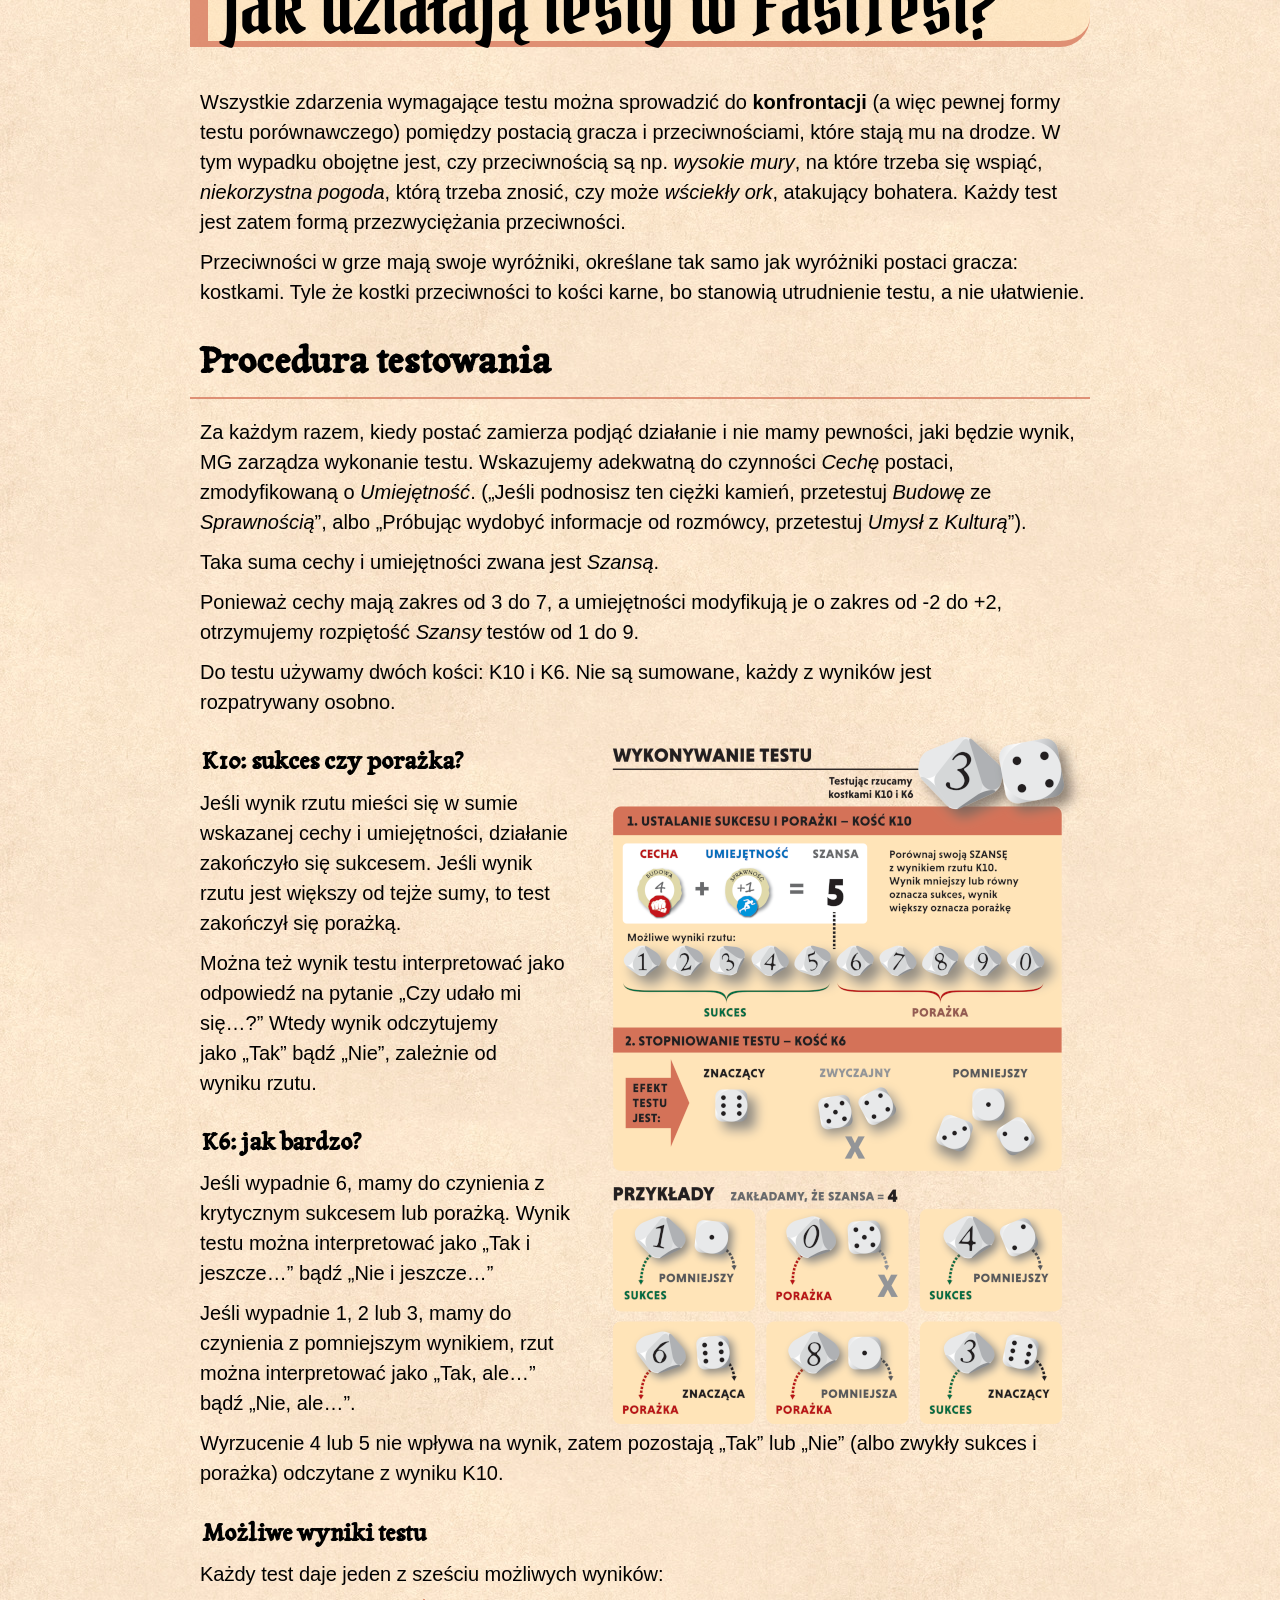
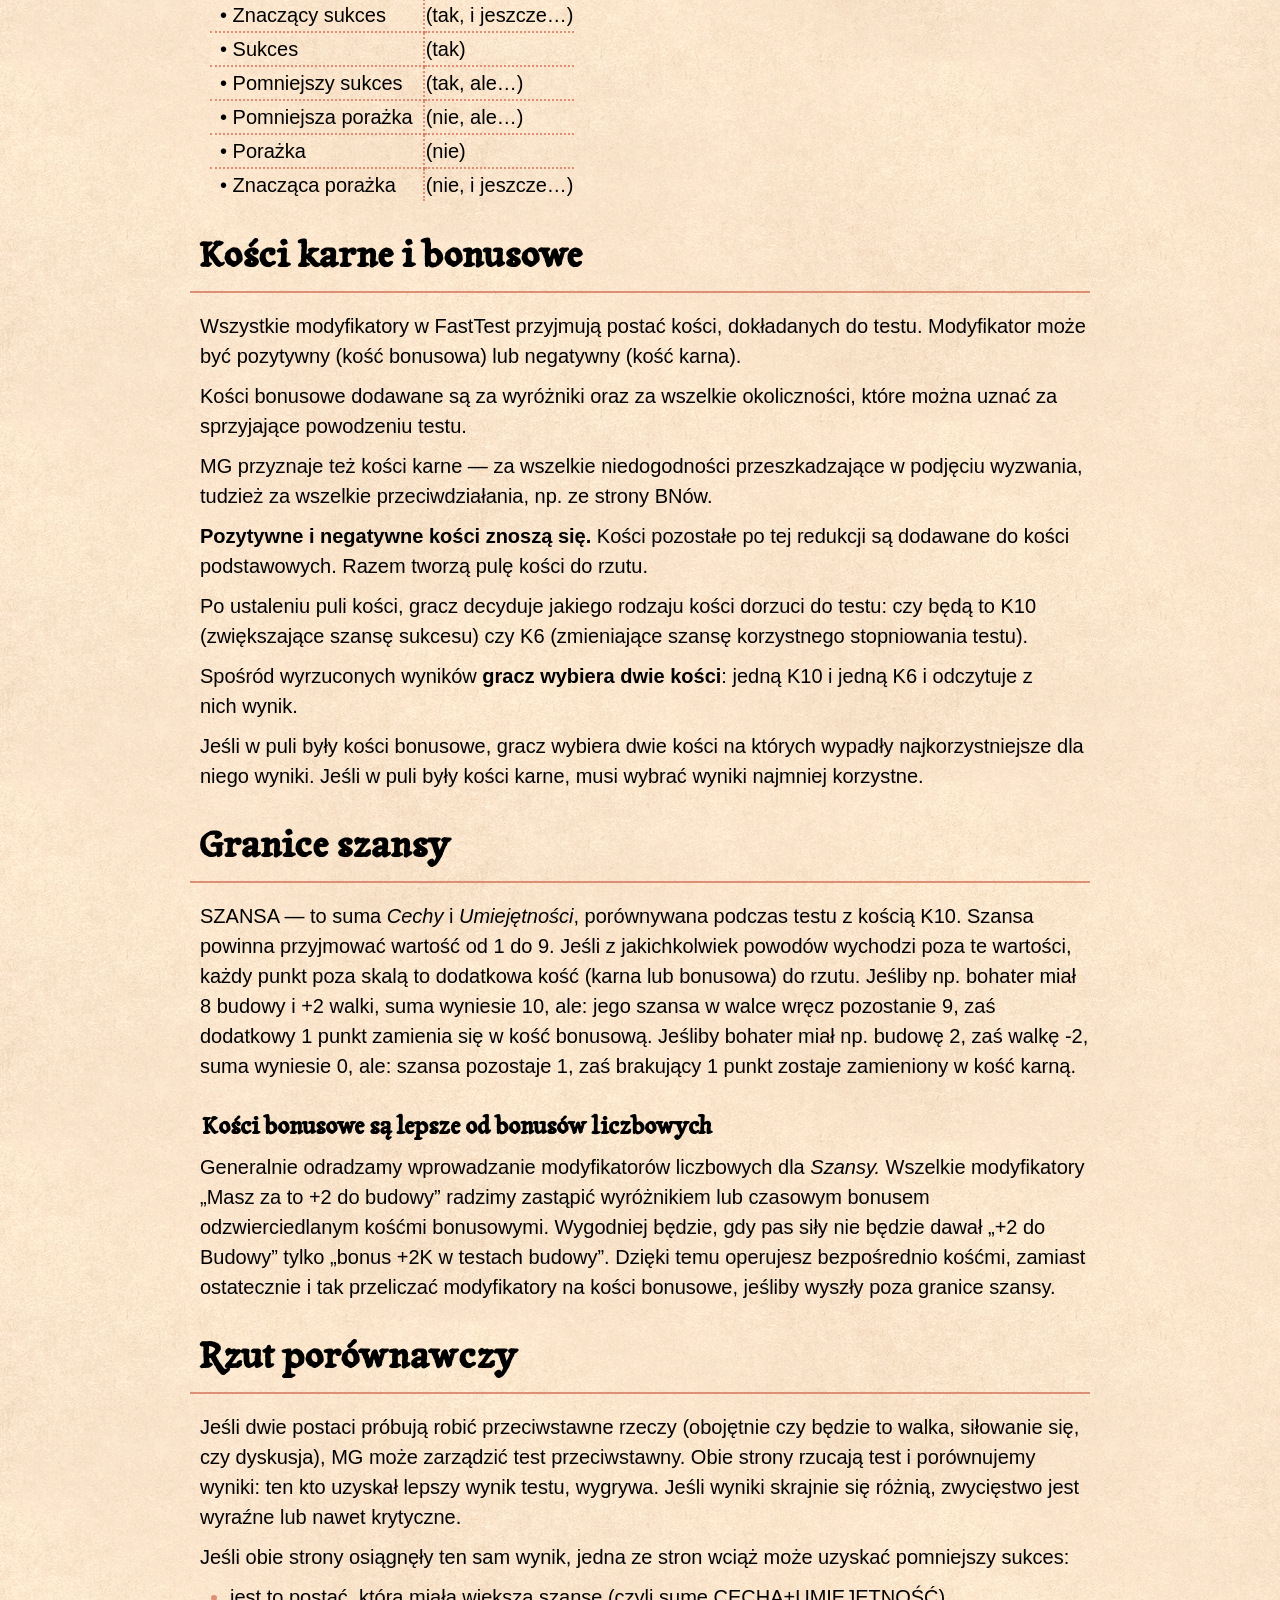
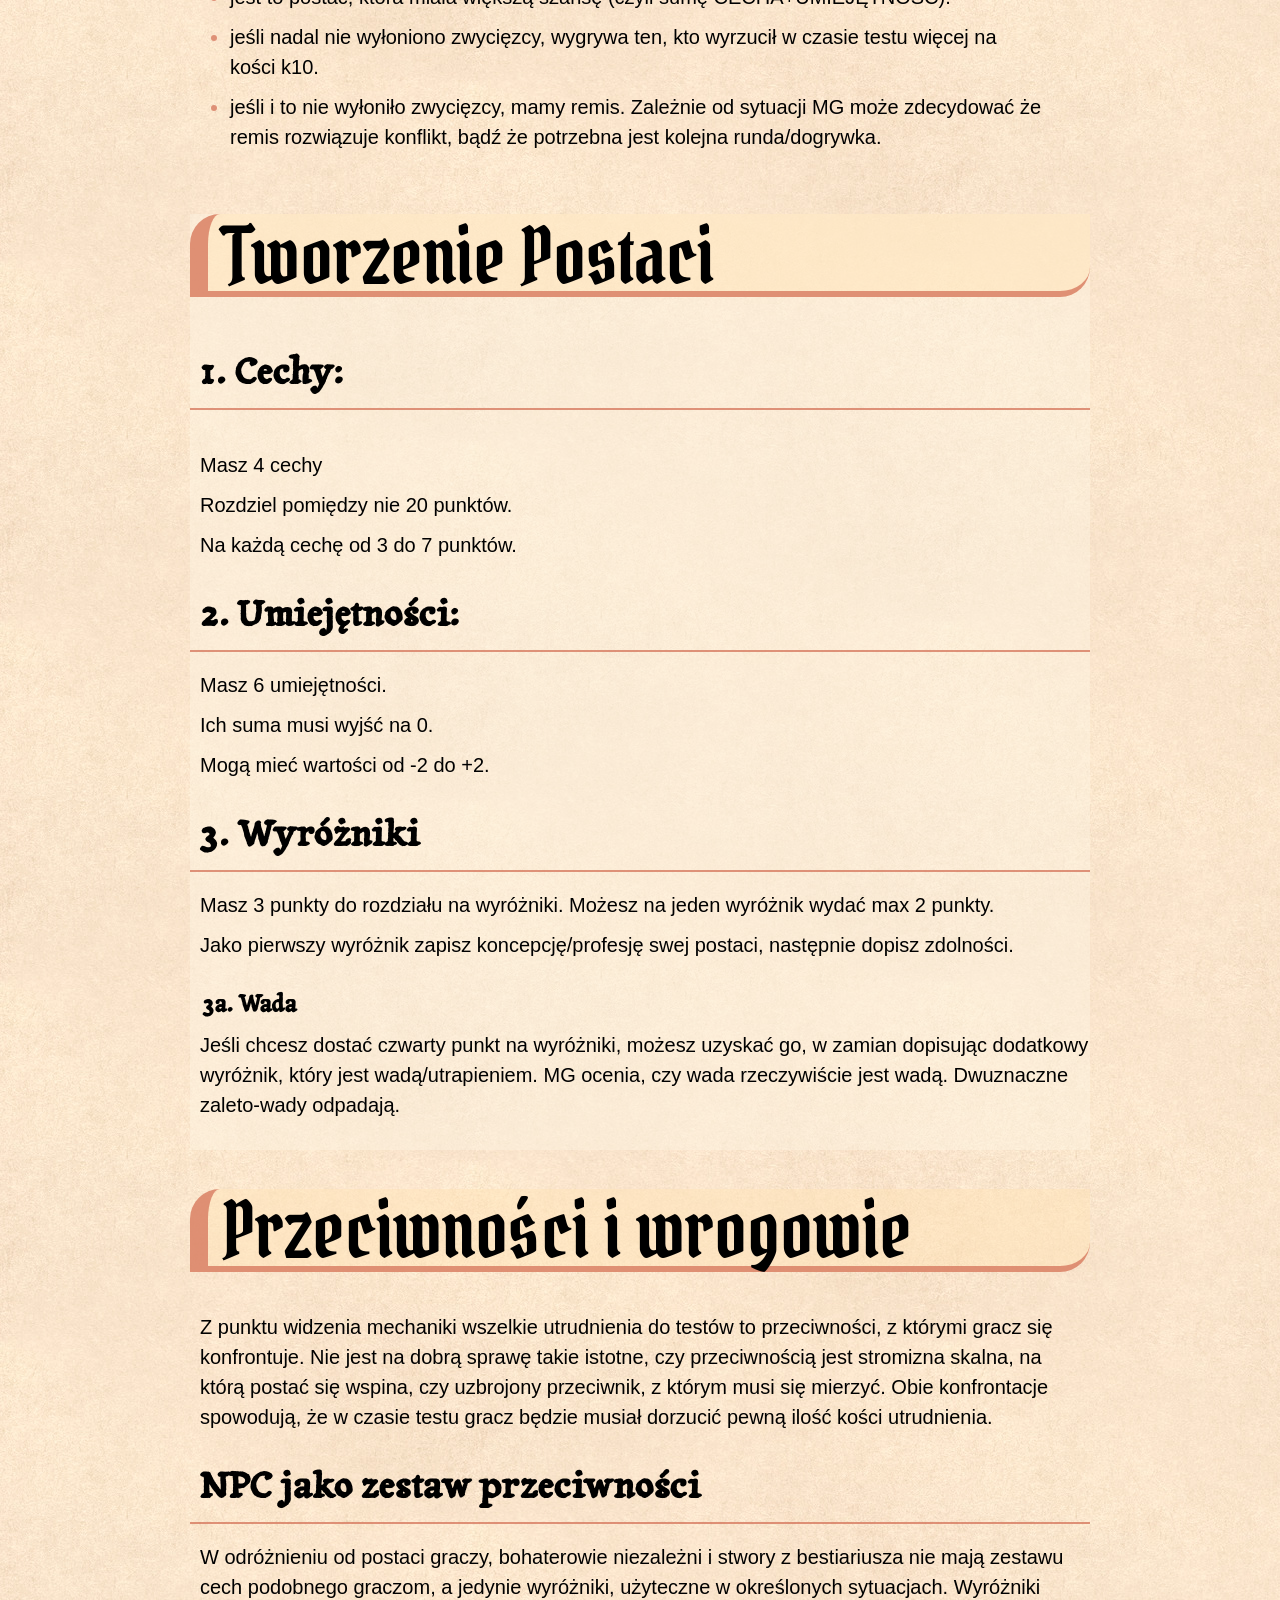
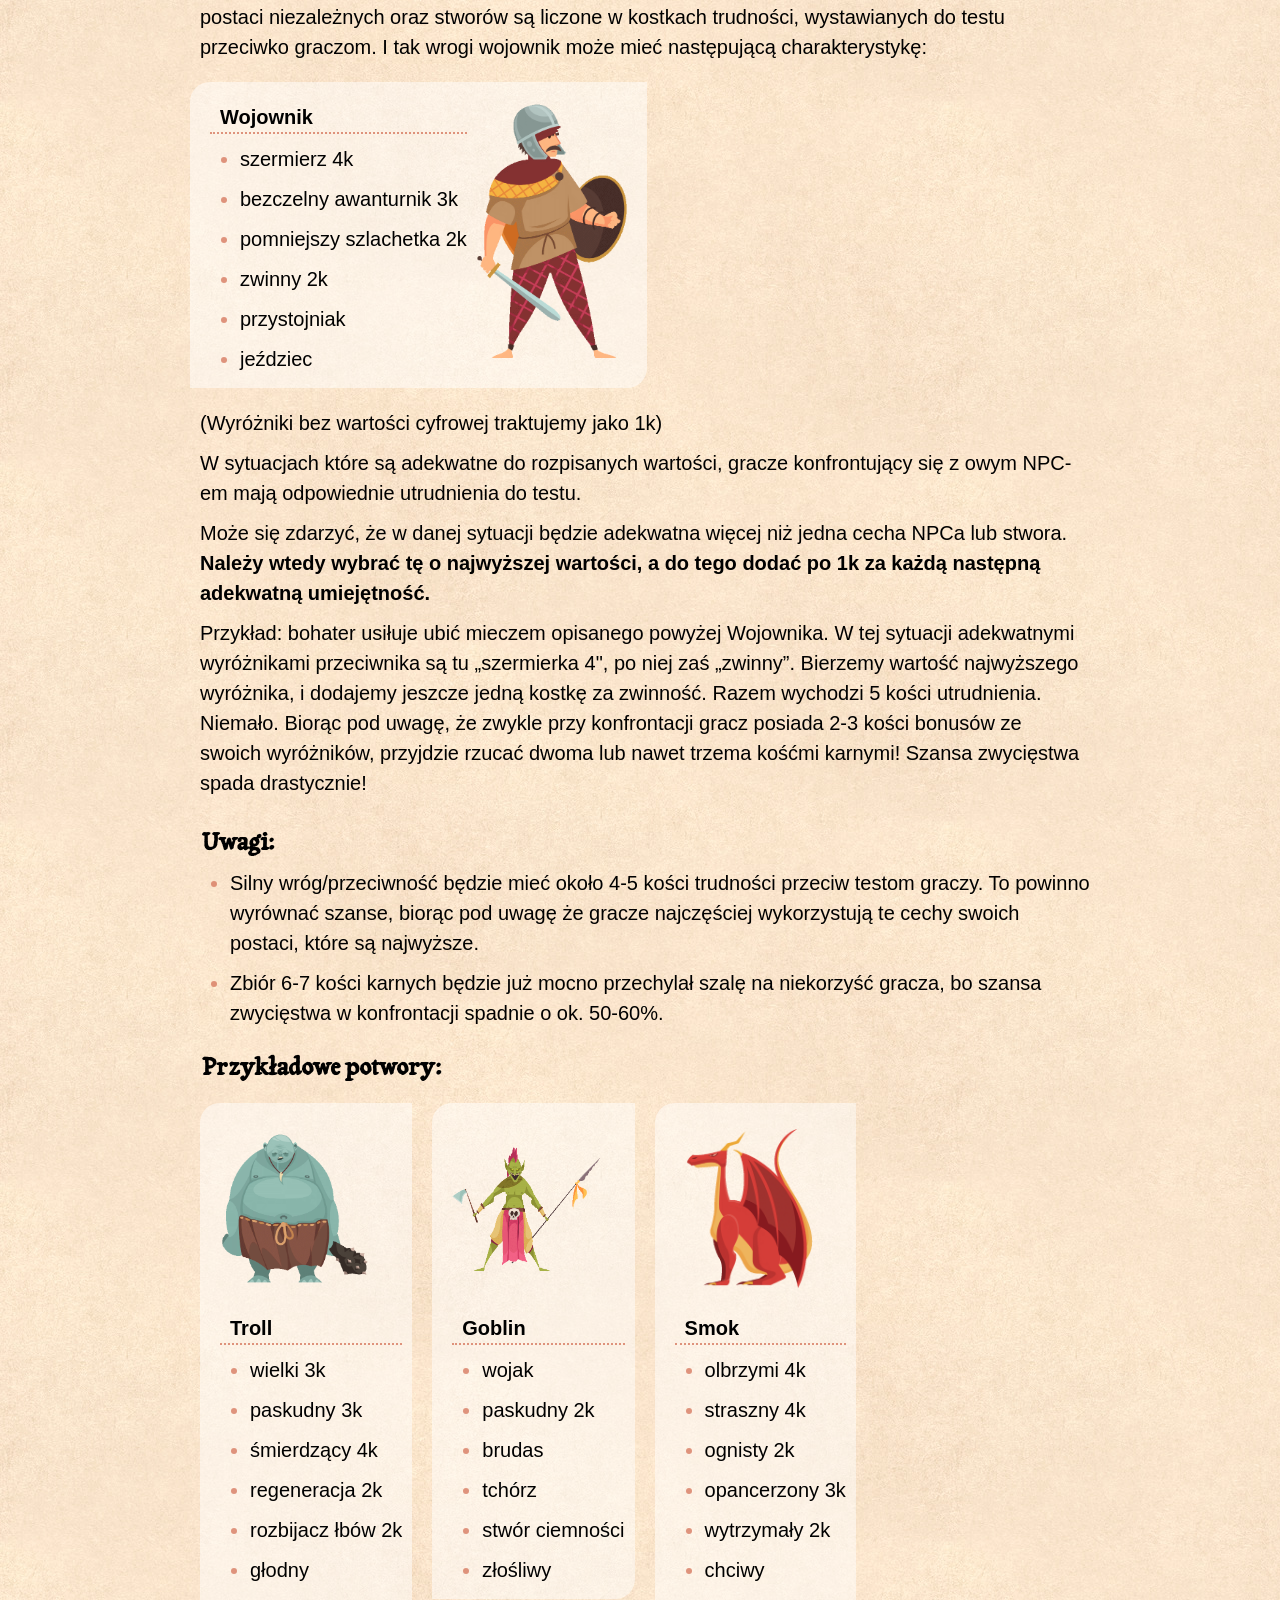
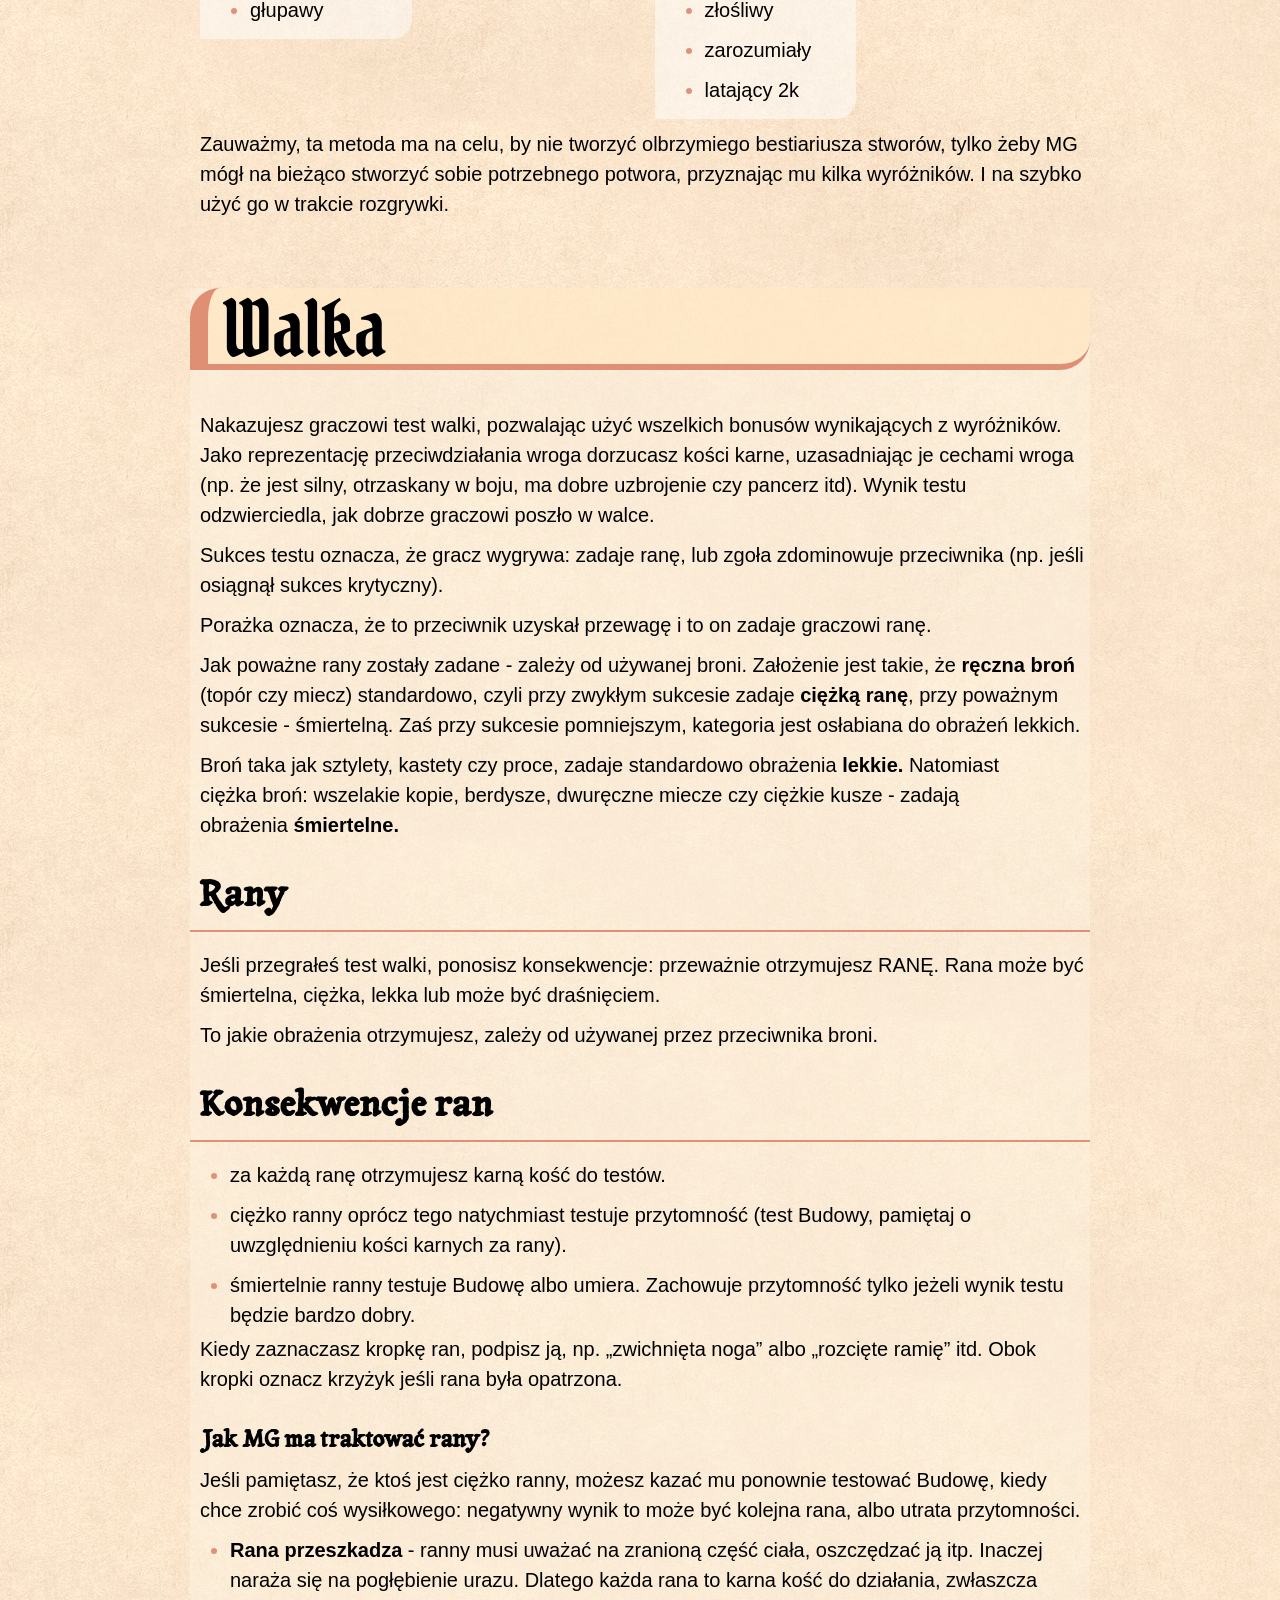
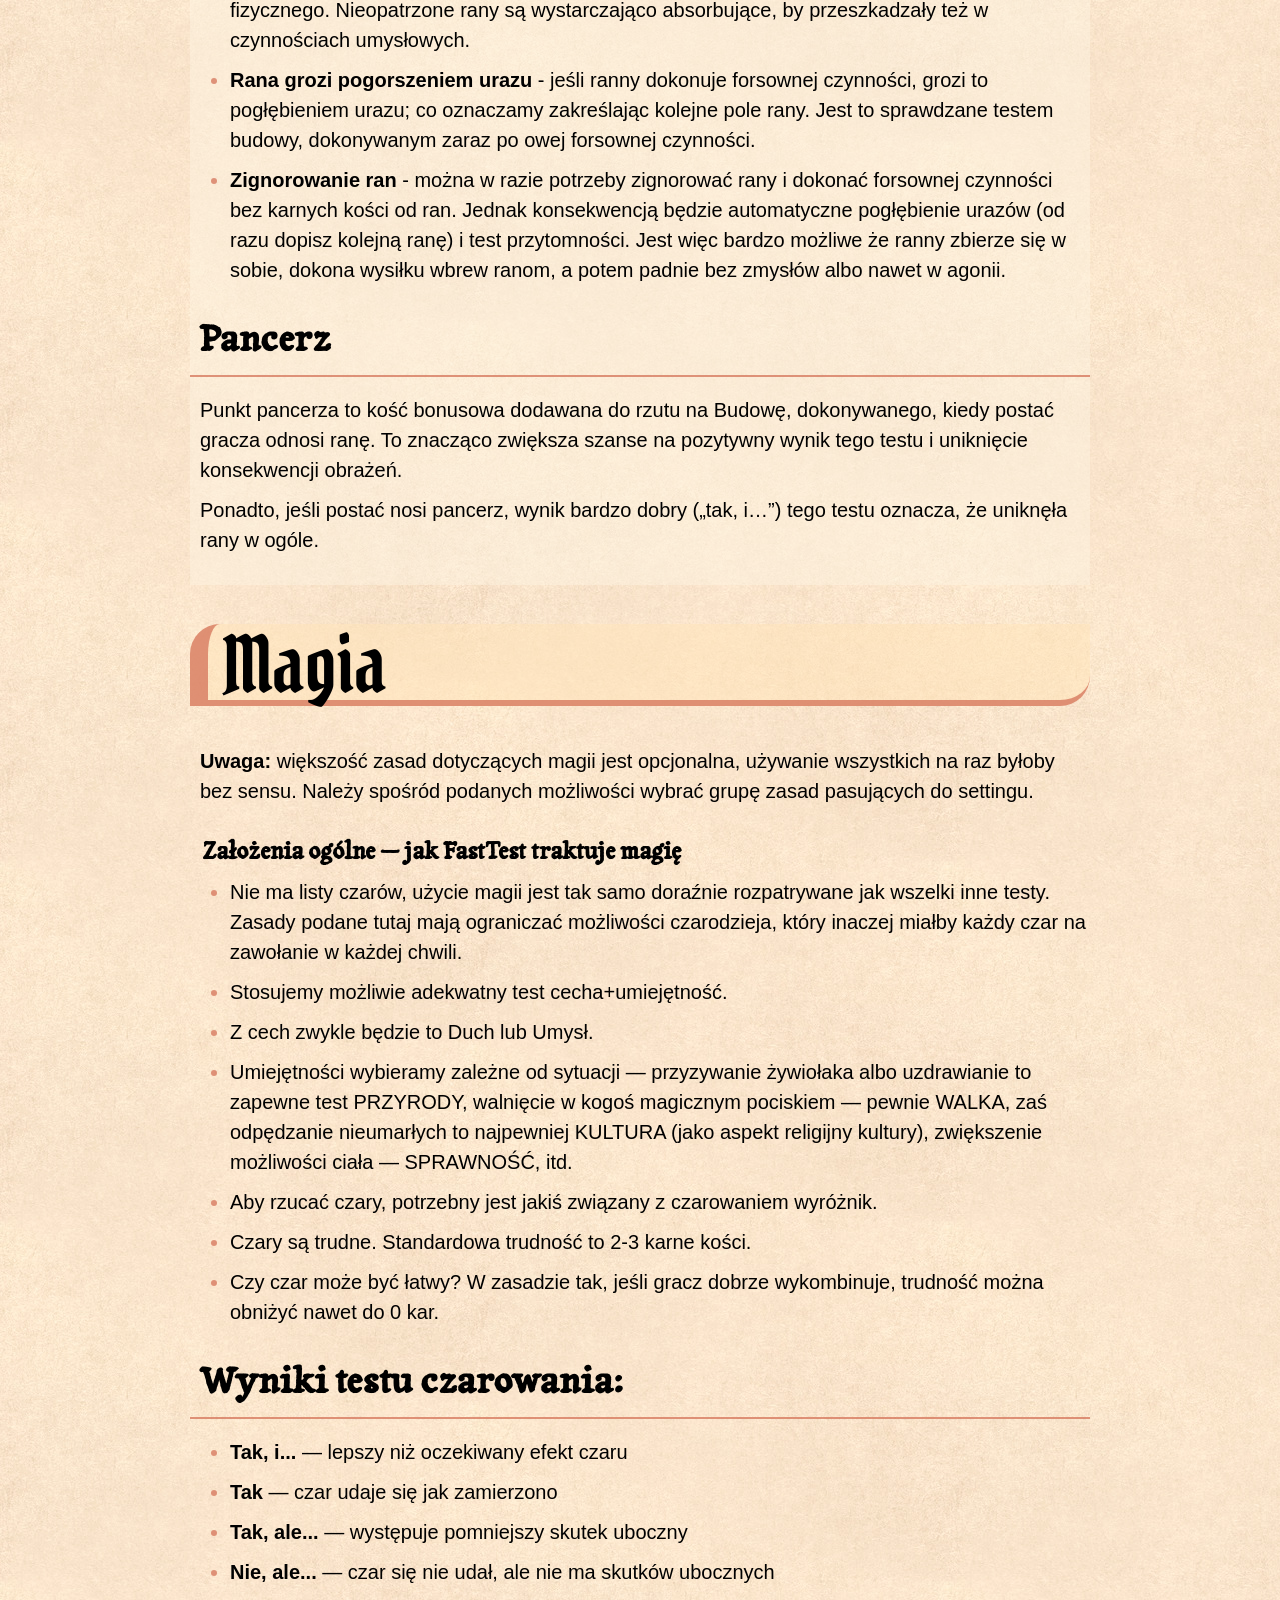
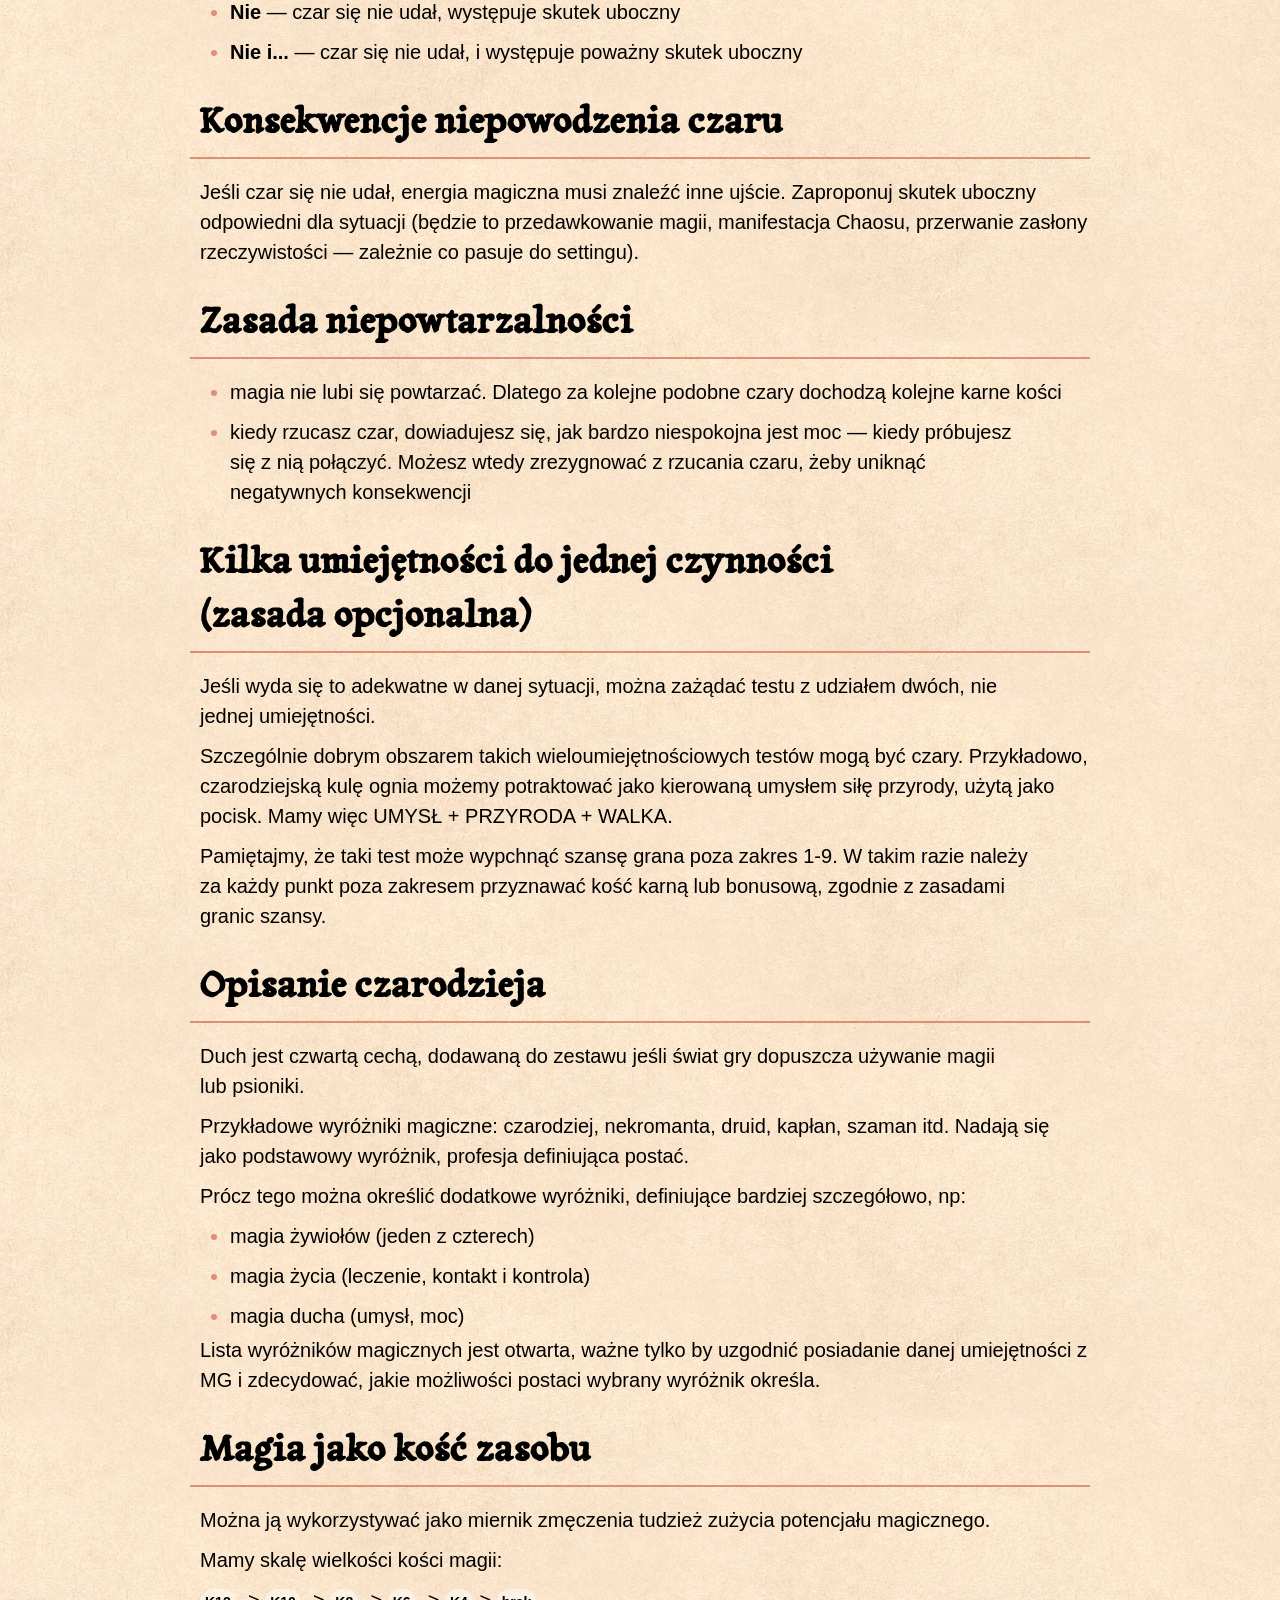
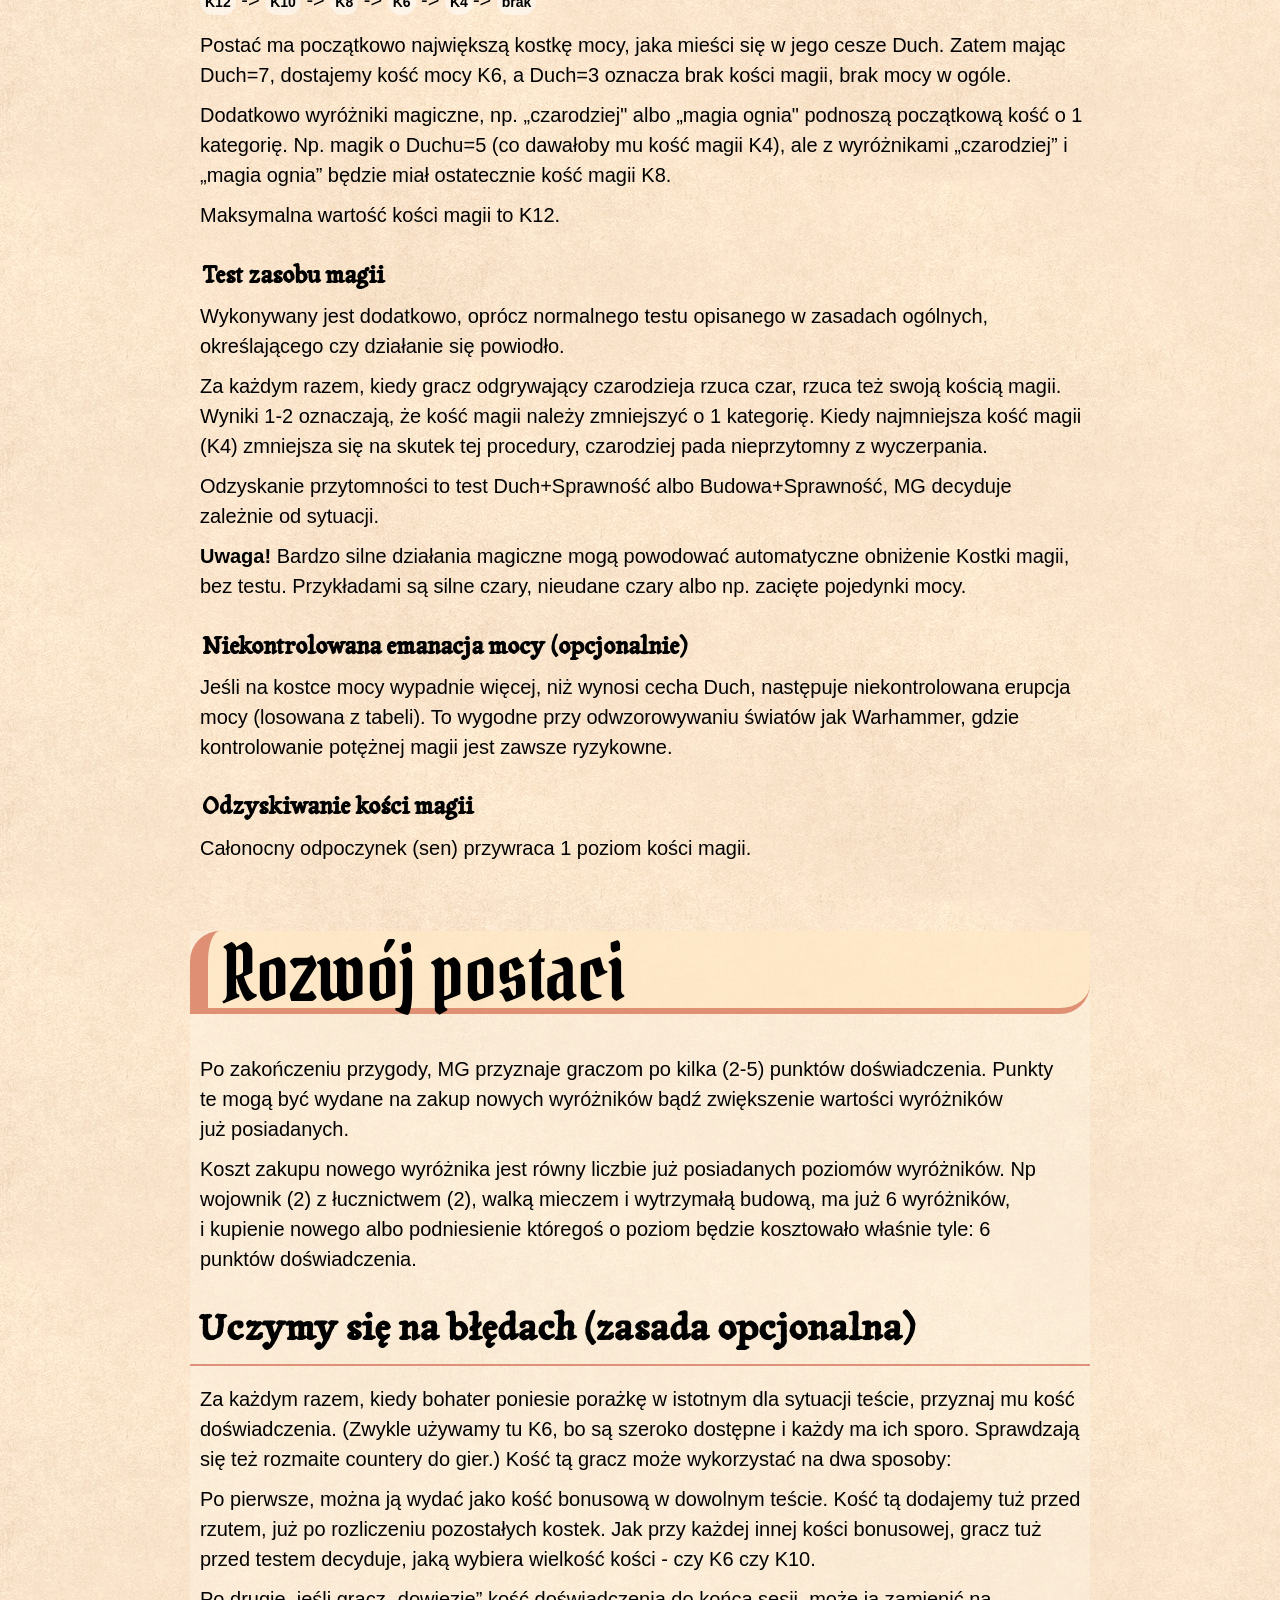
==== commit 0043767d: "Update index.html" ====
--- a/index.html
+++ b/index.html
@@ -5,6 +5,7 @@
   <link rel="stylesheet" href="fastest_styl.css" />
   <link rel="icon" type="image/x-icon" href="logo_fasttest.svg">
   <meta name="viewport" content="width=device-width, initial-scale=1.0">
+     <meta name="description" content="FastTest to prosta, narracyjna mechanika RPG. Poznaj zasady testów, tworzenia postaci, walki i magii, zaprojektowane z myślą o szybkiej rozgrywce i ograniczeniu buchalterii.">
  </head>
 <body>
 <header>
@@ -12,7 +13,7 @@
         <img src="logo_fasttest.svg" alt="FastTest">
         
         <div id="miniflex">
-            <p>FastTest</p>
+            <h1>FastTest</h1>
             <p>prosta mechanika RPG</p>
         </div>
         
@@ -34,12 +35,12 @@
 <p class="cytat" id="podpis">Zarith</p>
 
 <h2>Dla kogo jest FastTest?</h2> 
-<p>Zasady mają za zadanie możliwie przyśpieszyć i uprościć mechaniczną stronę rozgrywki, ale dać poczucie, że tradycyjne elementy RPG, np. definiujące starcie, zostały zachowane. Dlatego nie jest tak radykalna jak <i>Mechanika</i> z cytatu powyżej.</p>
+<p>Zasady mają za zadanie możliwie przyspieszyć i uprościć mechaniczną stronę rozgrywki, ale dać poczucie, że tradycyjne elementy RPG, np. definiujące starcie, zostały zachowane. Dlatego nie jest tak radykalna jak <i>Mechanika</i> z cytatu powyżej.</p>
 
 <h3>Główne założenia:</h3>
 <ul>
 <li><strong>Ograniczyć buchalterię</strong> — prowadząc sesję masz mnóstwo rzeczy na głowie i pilnowanie, ile który NPC ma jeszcze punktów wytrzymałości, pancerza czy magii, jest wyjątkowo uciążliwe. FastTest pozbywa się tych elementów. </li>
-<li><strong>Wynik testu wypada bezpośrednio na kościach</strong> — gracz patrząc na kostki powinien bez liczenia wiedzieć, jaki rezultat wypadł. Bez sprawdzania, w tabelce czy drabince, winien od razu rozumieć stopień sukcesu czy porażki. </li>
+<li><strong>Wynik testu wypada bezpośrednio na kościach</strong> — gracz patrząc na kostki powinien bez liczenia wiedzieć, jaki rezultat wypadł. Bez sprawdzania w tabelce czy drabince, winien od razu rozumieć stopień sukcesu czy porażki. </li>
 <li><strong>Bardzo szybkie tworzenie postaci</strong> — wypełnienie karty postaci zajmuje kilka minut, nie wymaga losowania, a wyróżniki pozwalają na uszczegółowienie koncepcji bohatera. </li>
 <li><strong>Możliwość dwojakiego traktowania przeciwników</strong> — NPC-ów i wrogów można opisywać na dwa sposoby: albo przyznać im zestaw cech, tak jak graczom, albo — jeśli preferujesz styl, gdzie tylko gracze rzucają kościami — stworzyć NPC-ów jako zbiór modyfikatorów do testów dla graczy.</li>
 </ul>
@@ -66,7 +67,7 @@
 	<li>każda cecha może być modyfikowana o umiejętność, jeśli grający uznają że to zestawienie jest adekwatne.</li>
 	<li>najlepiej by było ich około 6</li>
 	<li>proponowane umiejętności: WALKA, SPRAWNOŚĆ, KULTURA, TECHNIKA, PRZYRODA, MAGIA, EKWIPUNEK</li>
-	<li>EKWIPUNEK - jedyna nietypowa umiejętność, dlatego zasługuje na osobne omówienie - to umiejętność będąca wypadkową zapobiegliwości, dbałości o wyposażenie, znajomiści jego obsługi i umiejętności posługiwania się nim. Test UMYSŁ + EKWIPUNEK odpowiada na typowe pytanie „Czy ja mogłem mieć ze sobą latarkę?”, a np. test ZRĘCZNOŚĆ + EKWIPUNEK na pytanie „Czy utrzymałem miecz w ręce, spadając z konia?”</li>
+	<li>EKWIPUNEK - jedyna nietypowa umiejętność, dlatego zasługuje na osobne omówienie - to umiejętność będąca wypadkową zapobiegliwości, dbałości o wyposażenie, znajomości jego obsługi i umiejętności posługiwania się nim. Test UMYSŁ + EKWIPUNEK odpowiada na typowe pytanie „Czy ja mogłem mieć ze sobą latarkę?”, a np. test ZRĘCZNOŚĆ + EKWIPUNEK na pytanie „Czy utrzymałem miecz w ręce, spadając z konia?”</li>
     
 </ul>
 <p>Jak łatwo zauważyć, <i>Cechy</i> o zakresie od 3-7 modyfikowane <i>Umiejętnościami</i> o zakresie od -2 do +2 dają w&nbsp;sumie rozpiętość od 1 do 9, co wygodnie pasuje do testu roll-under wykonywanego kością K10. Ta suma <i>Cechy</i> i <i>Umiejętności</i> nazywana jest w FastTest <b>Szansą.</b></p>
@@ -82,7 +83,7 @@
 <p>Na przykład „Rycerz królestwa”, albo „czarodziej”, albo „złodziejaszek”, ale sprawdzi się też „uciekinier ze splądrowanego miasta” albo „miłośnik drogiego wina”. Coś co określa twoją postać i jej miejsce w świecie. Na początek, zwłaszcza graczom, którzy lepiej czują się w tradycyjnych grach fabularnych, radzimy, żeby wybrali sobie profesję jako koncepcję.</p>
 
 <h3>Co to są zdolności?</h3>
-<p>Rzeczy w których wykonywaniu postać jest szczególnie dobra. Przykłady: łucznictwo, włamania, skradanie, tropienie, jeździectwo, inżynieria itd. Ich lista jest otwarta, trzeba się tylko upewnić że MG zaakceptuje daną zdolność.</p>
+<p>Rzeczy, w których wykonywaniu postać jest szczególnie dobra. Przykłady: łucznictwo, włamania, skradanie, tropienie, jeździectwo, inżynieria itd. Ich lista jest otwarta, trzeba się tylko upewnić, że MG zaakceptuje daną zdolność.</p>
 </section>
   
     
@@ -108,8 +109,8 @@
 <p>Można też wynik testu interpretować jako odpowiedź na pytanie „Czy udało mi się…?” Wtedy wynik odczytujemy jako „Tak” bądź „Nie”, zależnie od wyniku rzutu.</p>
 
 <h3>K6: jak bardzo?</h3>
-<p>Jeśli wypadnie 6, mamy do czynienia z krytycznym sukcesem lub porażką. Wynik testu można interprtetować jako „Tak i jeszcze…” bądź „Nie i jeszcze…”</p>
-<p>Jeśli wypadnie 1, 2 lub 3, mamy do czynienia z pomniejszym wynikiem, rzut można intrerpretować jako „Tak, ale…” bądź „Nie, ale…”.</p>
+<p>Jeśli wypadnie 6, mamy do czynienia z krytycznym sukcesem lub porażką. Wynik testu można interpretować jako „Tak i jeszcze…” bądź „Nie i jeszcze…”</p>
+<p>Jeśli wypadnie 1, 2 lub 3, mamy do czynienia z pomniejszym wynikiem, rzut można interpretować jako „Tak, ale…” bądź „Nie, ale…”.</p>
 <p>Wyrzucenie 4 lub 5 nie wpływa na wynik, zatem pozostają „Tak” lub „Nie” (albo zwykły sukces i porażka) odczytane z wyniku K10.</p>
 
 <h3>Możliwe wyniki testu</h3>
@@ -206,7 +207,7 @@
 <h1 id="przeciwnosci">Przeciwności i&nbsp;wrogowie</h1>
 
 
-<p>Z punktu widzenia mechaniki wszelkie utrudnienia do testów to przeciwności, z któymi gracz się konfrontuje. Nie jest na dobrą sprawę takie istotne, czy przeciwnością jest sromizna skalna, na którą postać się wspina, czy uzbrojony przeciwnik, z którym musi się mierzyć. Obie konfrontacje spowodują, że w czasie testu gracz będzie musiał dorzucić pewną ilość kości utrudnienia.</p>
+<p>Z punktu widzenia mechaniki wszelkie utrudnienia do testów to przeciwności, z którymi gracz się konfrontuje. Nie jest na dobrą sprawę takie istotne, czy przeciwnością jest stromizna skalna, na którą postać się wspina, czy uzbrojony przeciwnik, z którym musi się mierzyć. Obie konfrontacje spowodują, że w czasie testu gracz będzie musiał dorzucić pewną ilość kości utrudnienia.</p>
     
 <h2>NPC jako zestaw przeciwności</h2>
     
@@ -313,9 +314,9 @@
 
 <h1 id="walka">Walka</h1>
 
-<p>Nakazujesz graczowi test walki, pozwalając użyć wszelkich bonusów wynikających z wyróżników. Jako reprezentację przeciwdziałania wroga dorzucasz kości karne, uzasadniając je cechami wroga (np że jest silny, otrzaskany w boju, ma dobre uzbrojenie czy pancerz itd). Wynik testu odzwierciedla, jak dobrze graczowi poszło w walce.</p>
-
-<p>Sukces testu oznacza że gracz wygrywa: zadaje ranę, lub zgoła zdominowuje przeciwnika (np. jeśli osiągnął sukces krytyczny).</p>
+<p>Nakazujesz graczowi test walki, pozwalając użyć wszelkich bonusów wynikających z wyróżników. Jako reprezentację przeciwdziałania wroga dorzucasz kości karne, uzasadniając je cechami wroga (np. że jest silny, otrzaskany w boju, ma dobre uzbrojenie czy pancerz itd). Wynik testu odzwierciedla, jak dobrze graczowi poszło w walce.</p>
+
+<p>Sukces testu oznacza, że gracz wygrywa: zadaje ranę, lub zgoła zdominowuje przeciwnika (np. jeśli osiągnął sukces krytyczny).</p>
 
 <p>Porażka oznacza, że to przeciwnik uzyskał przewagę i to on zadaje graczowi ranę.</p>
 <p>Jak poważne rany zostały zadane - zależy od używanej broni. Założenie jest takie, że <strong>ręczna broń</strong> (topór czy miecz) standardowo, czyli przy zwykłym sukcesie zadaje <strong>ciężką ranę</strong>, przy poważnym sukcesie - śmiertelną. Zaś przy sukcesie pomniejszym, kategoria jest osłabiana do obrażeń lekkich.</p>
@@ -333,7 +334,7 @@
 </ul>
 
 
-<p>Kiedy zaznaczasz kropkę ran, podpisz ją, np: „zwichnięta noga” albo „rozcięte ramię” itd. Obok kropki oznacz krzyżyk jeśli rana była opatrzona.</p>
+<p>Kiedy zaznaczasz kropkę ran, podpisz ją, np. „zwichnięta noga” albo „rozcięte ramię” itd. Obok kropki oznacz krzyżyk jeśli rana była opatrzona.</p>
 
 <h3>Jak MG ma traktować rany?</h3>
 <p>Jeśli pamiętasz, że ktoś jest ciężko ranny, możesz kazać mu ponownie testować Budowę, kiedy chce zrobić coś wysiłkowego: negatywny wynik to może być kolejna rana, albo utrata przytomności.</p>
@@ -365,7 +366,7 @@
 <li>Nie ma listy czarów, użycie magii jest tak samo doraźnie rozpatrywane jak wszelki inne testy. Zasady podane tutaj mają ograniczać możliwości czarodzieja, który inaczej miałby każdy czar na zawołanie w każdej chwili.</li>
 <li>Stosujemy możliwie adekwatny test cecha+umiejętność.</li>
 <li>Z cech zwykle będzie to Duch lub Umysł.</li>
-<li>Umiejętności wybieramy zależne od sytuacji — przyzywanie żywiołaka albo uzdrawianie to zapewne test PRZYRODY, walnięcie w kogoś magicznym pociskiem — pewnie WALKLA, zaś odpędzanie nieumarłych to najpewniej KULTURA (jako aspekt religijny kultury), zwiększenie możliwości ciała — SPRAWNOŚĆ, itd.</li>
+<li>Umiejętności wybieramy zależne od sytuacji — przyzywanie żywiołaka albo uzdrawianie to zapewne test PRZYRODY, walnięcie w kogoś magicznym pociskiem — pewnie WALKA, zaś odpędzanie nieumarłych to najpewniej KULTURA (jako aspekt religijny kultury), zwiększenie możliwości ciała — SPRAWNOŚĆ, itd.</li>
 <li>Aby rzucać czary, potrzebny jest jakiś związany z czarowaniem wyróżnik.</li>
 <li>Czary są trudne. Standardowa trudność to 2-3 karne kości.</li>
 <li>Czy czar może być łatwy? W zasadzie tak, jeśli gracz dobrze wykombinuje, trudność można obniżyć nawet do 0 kar.</li>
@@ -395,7 +396,7 @@
 
 <h2>Kilka umiejętności do jednej czynności (zasada opcjonalna)</h2>
 <p>Jeśli wyda się to adekwatne w danej sytuacji, można zażądać testu z udziałem dwóch, nie jednej umiejętności. </p>
-<p>Szczególnie dobrym obszarem takich wieloumiejętnościowych testów mogą być czary. Przykładowo, zarodziejską kulę ognia możemy potraktować jako kierowaną umysłem siłę przyrody, użytą jako pocisk. Mamy więc UMYSŁ + PRZYRODA + WALKA.</p>
+<p>Szczególnie dobrym obszarem takich wieloumiejętnościowych testów mogą być czary. Przykładowo, czarodziejską kulę ognia możemy potraktować jako kierowaną umysłem siłę przyrody, użytą jako pocisk. Mamy więc UMYSŁ + PRZYRODA + WALKA.</p>
 <p>Pamiętajmy, że taki test może wypchnąć szansę grana poza zakres 1-9. W takim razie należy za każdy punkt poza zakresem przyznawać kość karną lub bonusową, zgodnie z zasadami granic szansy. </p>
     
 
@@ -424,7 +425,7 @@
 <p>Wykonywany jest dodatkowo, oprócz normalnego testu opisanego w zasadach ogólnych, określającego czy działanie się powiodło.</p>
 <p>Za każdym razem, kiedy gracz odgrywający czarodzieja rzuca czar, rzuca też swoją kością magii. Wyniki 1-2 oznaczają, że kość magii należy zmniejszyć o 1 kategorię. Kiedy najmniejsza kość magii (K4) zmniejsza się na skutek tej procedury, czarodziej pada nieprzytomny z wyczerpania.</p>
 <p>Odzyskanie przytomności to test Duch+Sprawność albo Budowa+Sprawność, MG decyduje zależnie od sytuacji.</p>
-<p><strong>Uwaga!</strong> Bardzo silne działania magiczne mogą powodować automatyczne obniżenie Koski magii, bez testu. Przykładami są silne czary, nieudane czary albo np. zacięte pojedynki mocy.</p>
+<p><strong>Uwaga!</strong> Bardzo silne działania magiczne mogą powodować automatyczne obniżenie Kostki magii, bez testu. Przykładami są silne czary, nieudane czary albo np. zacięte pojedynki mocy.</p>
 
 <h3>Niekontrolowana emanacja mocy (opcjonalnie)</h3>
 <p>Jeśli na kostce mocy wypadnie więcej, niż wynosi cecha Duch, następuje niekontrolowana erupcja mocy (losowana z tabeli). To wygodne przy odwzorowywaniu światów jak Warhammer, gdzie kontrolowanie potężnej magii jest zawsze ryzykowne.</p>
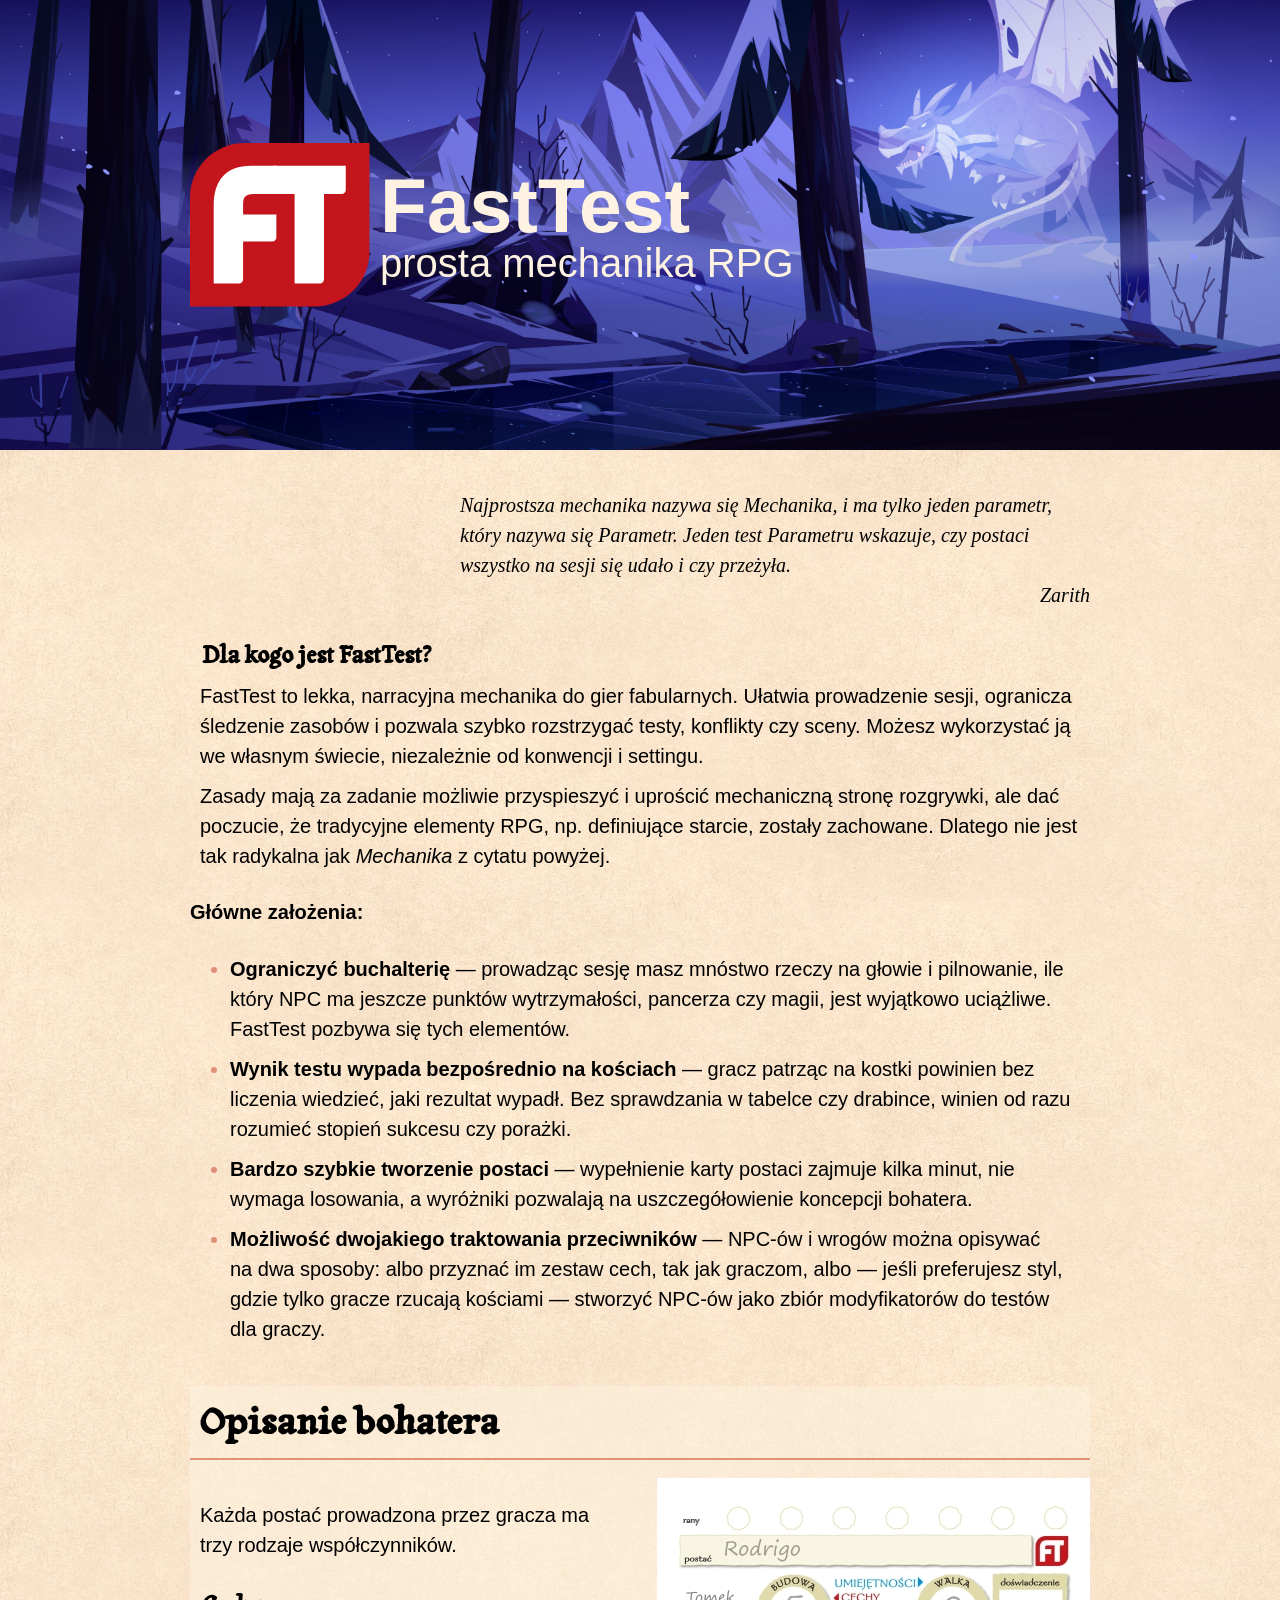
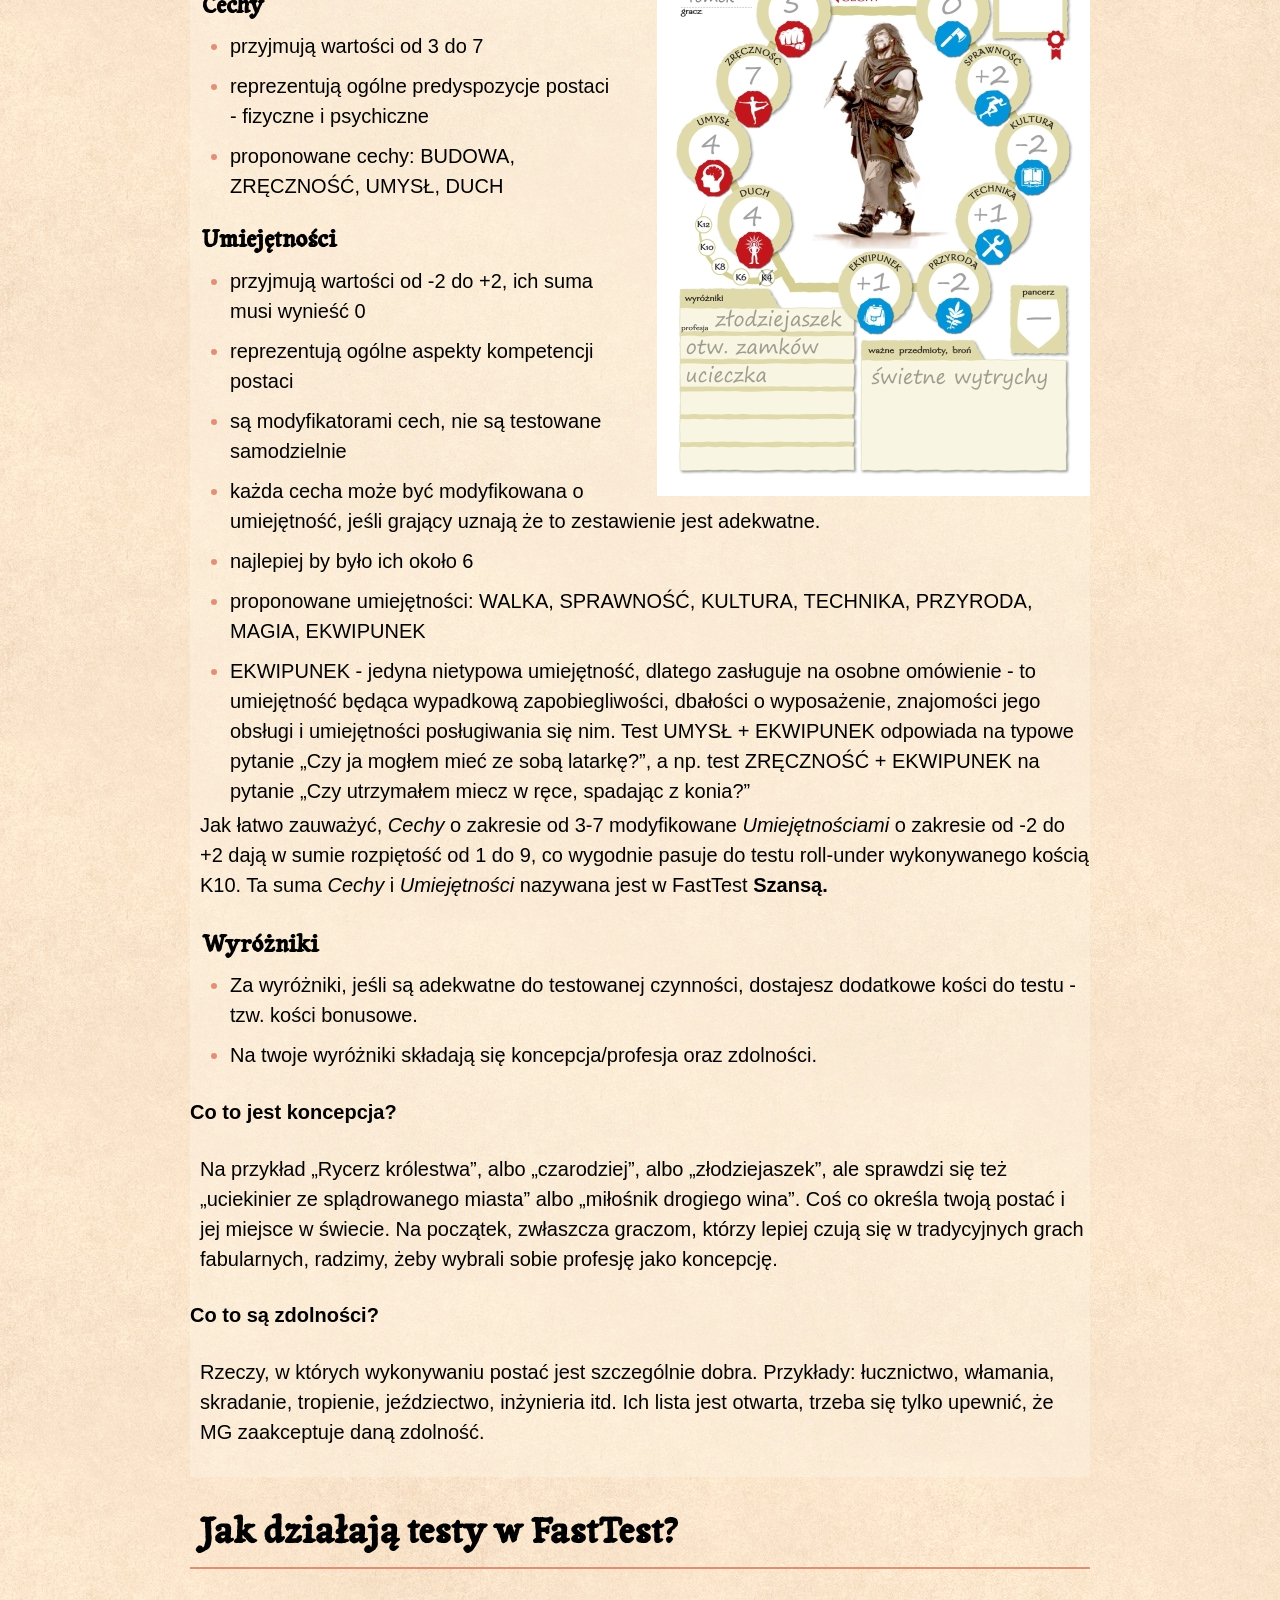
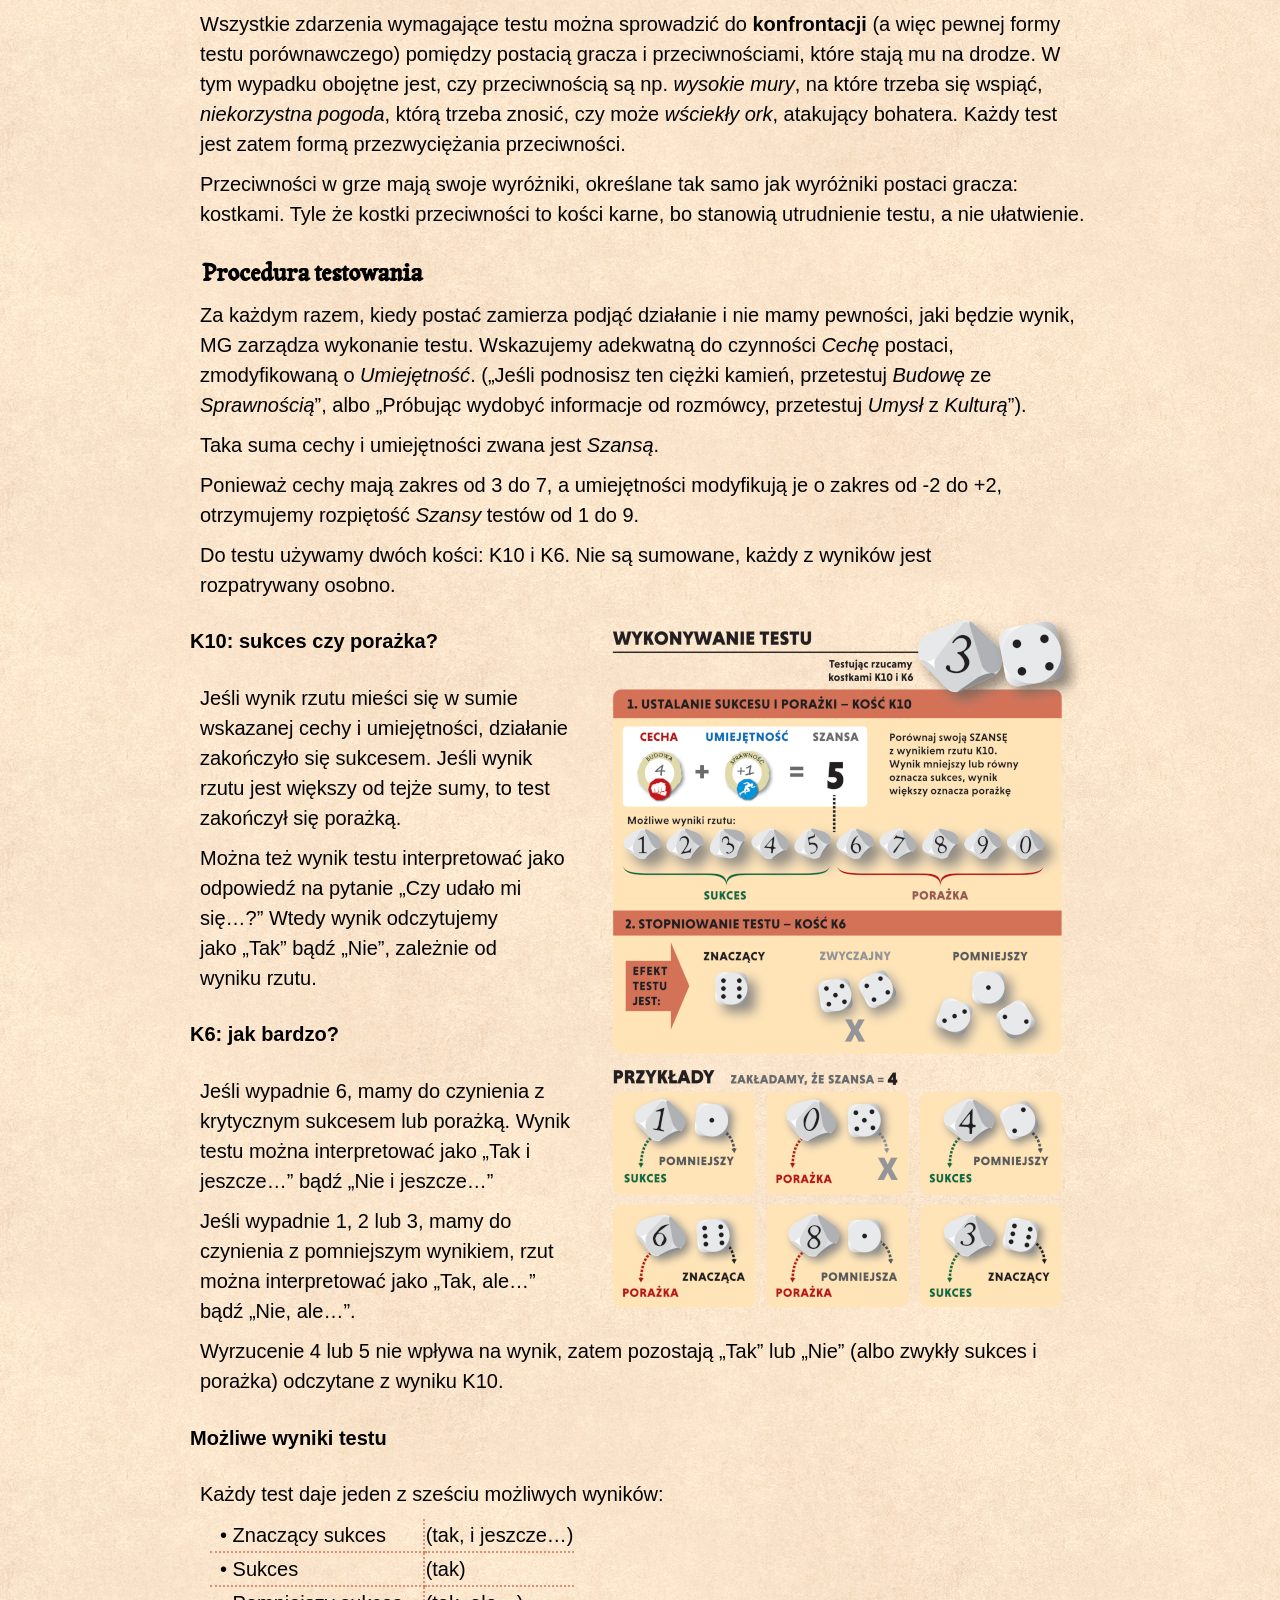
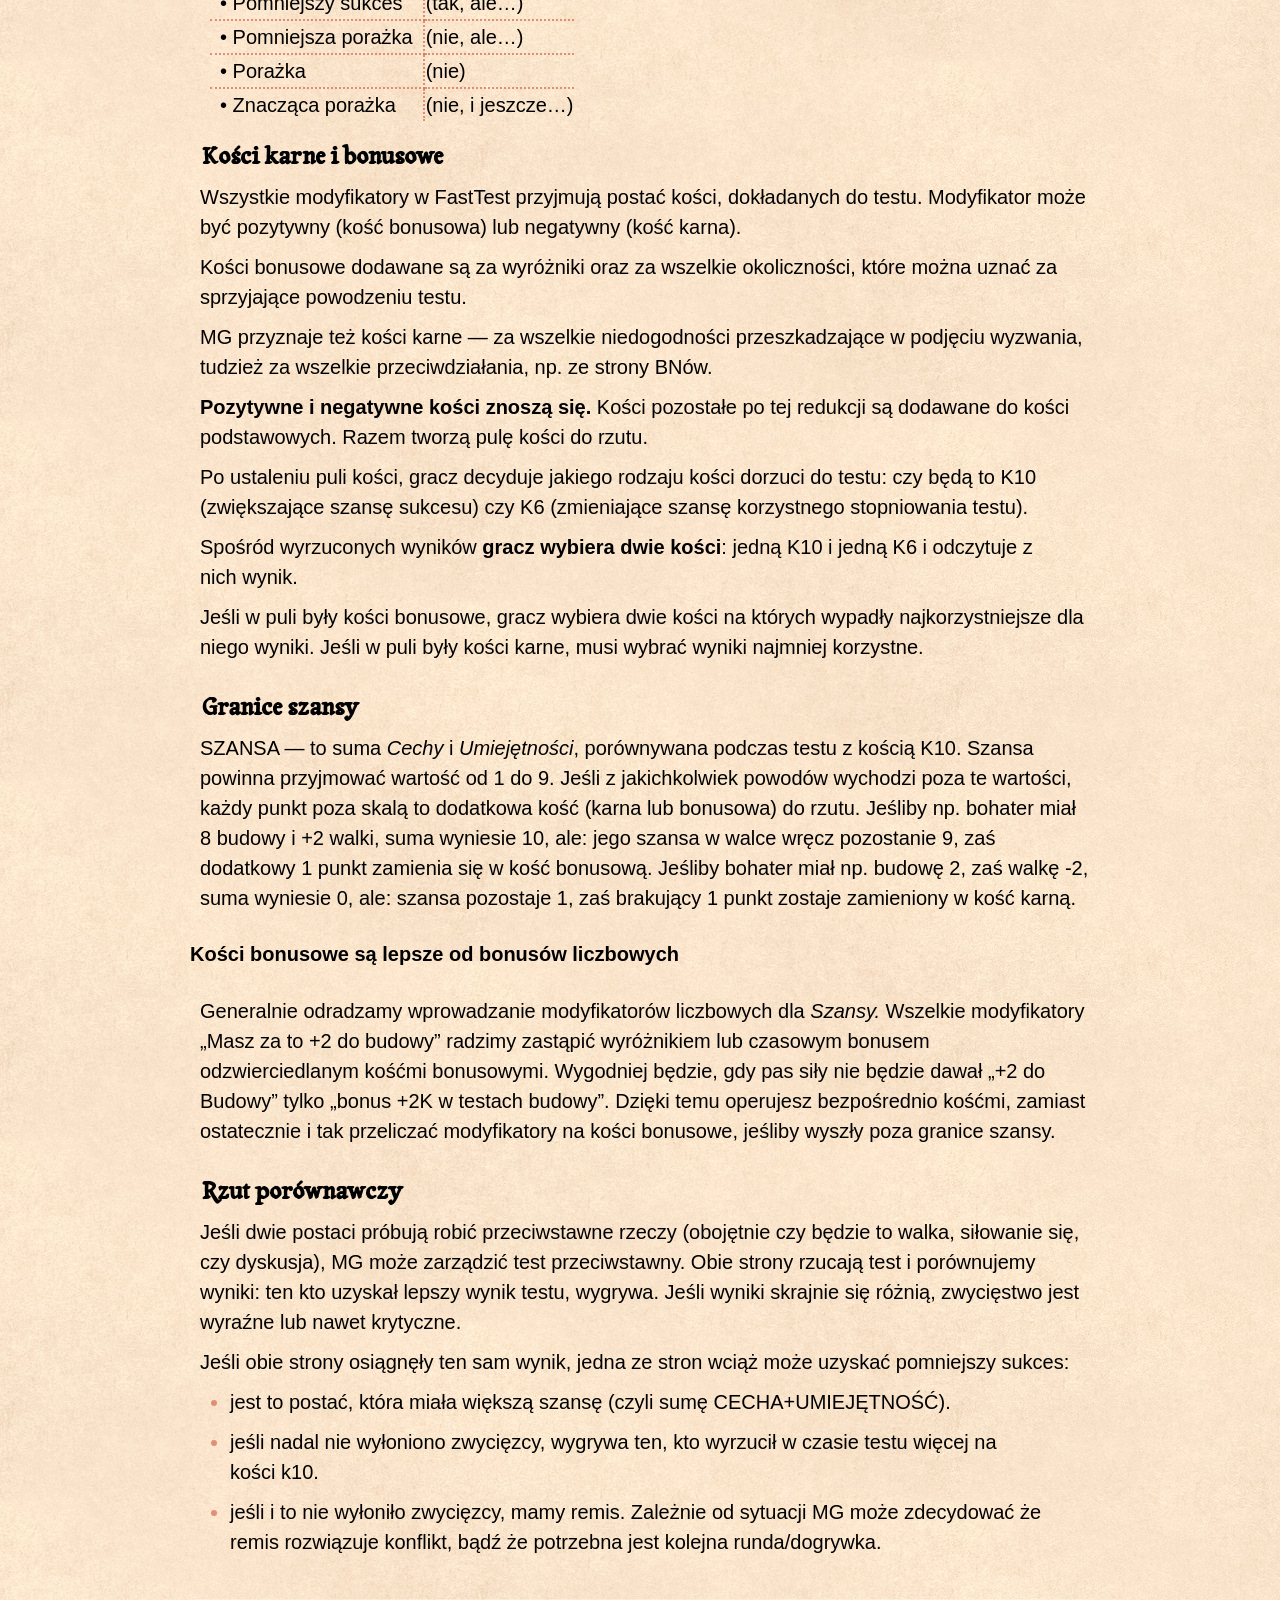
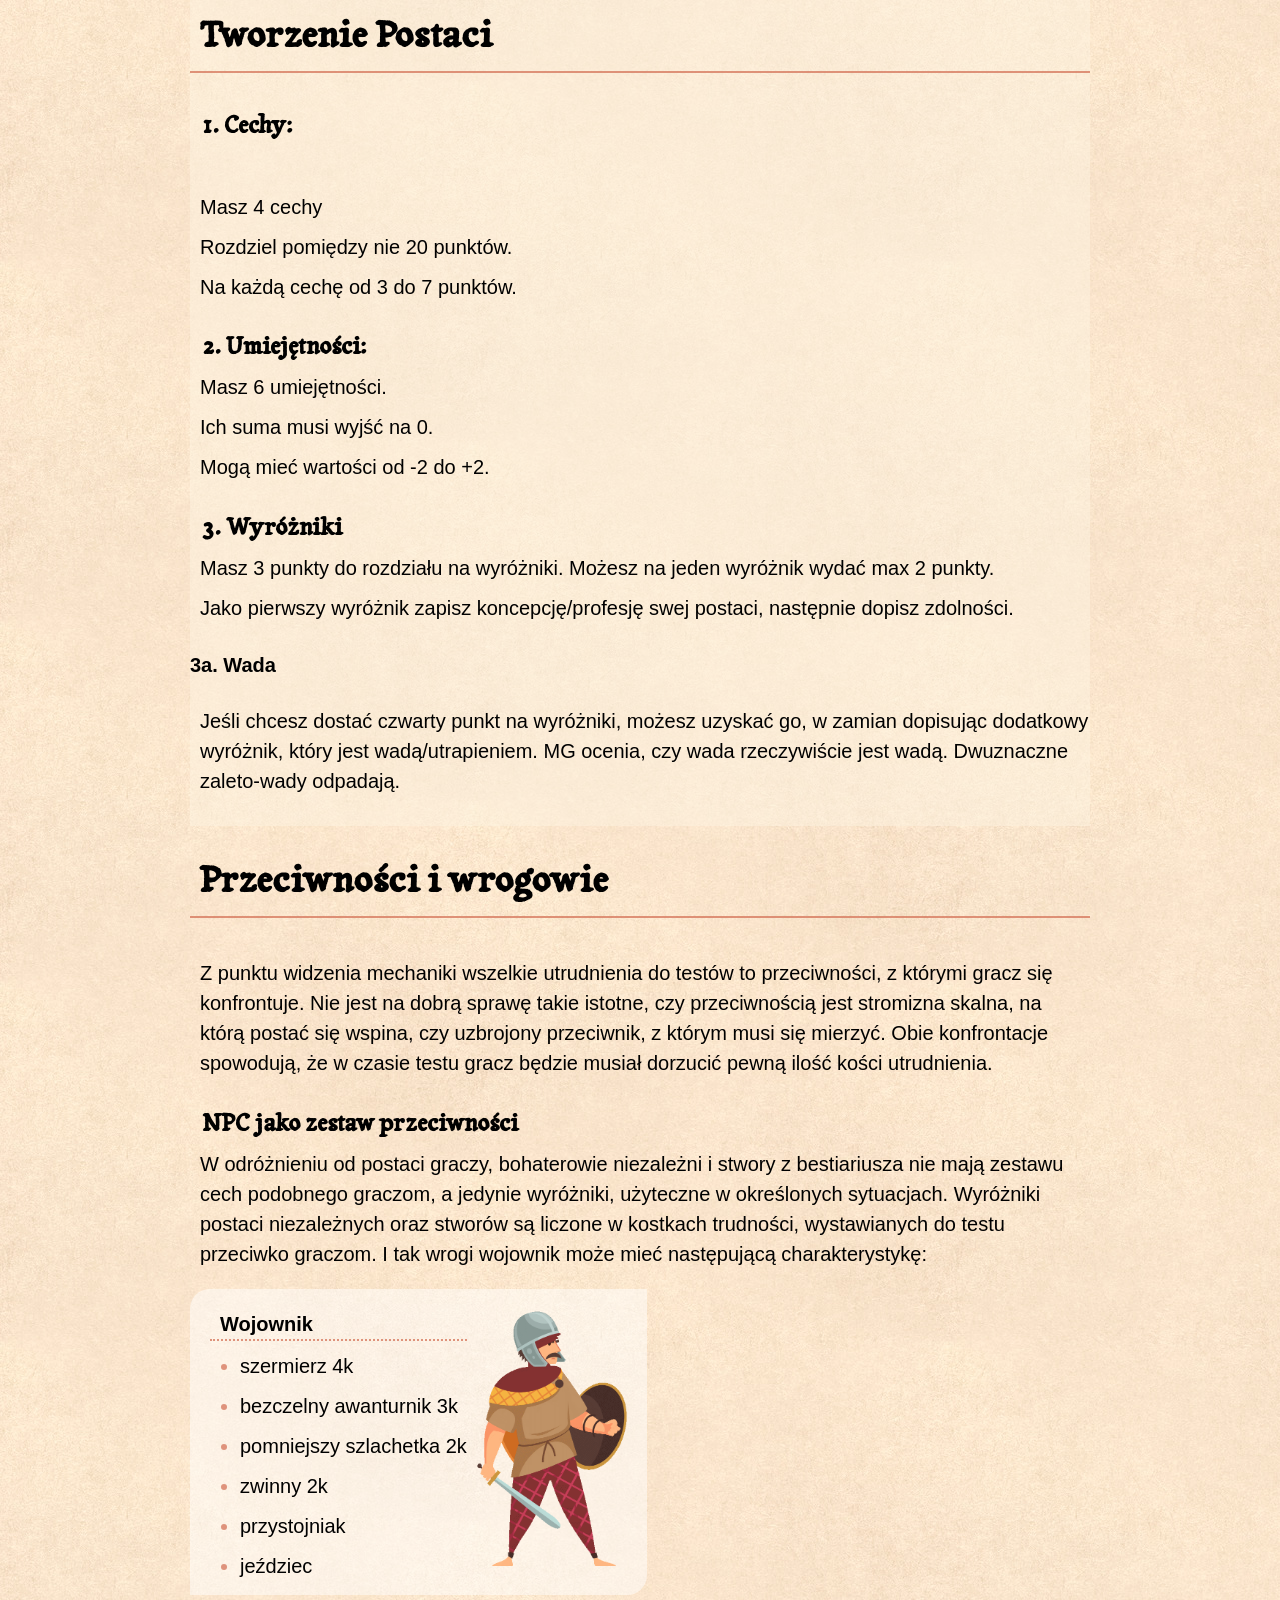
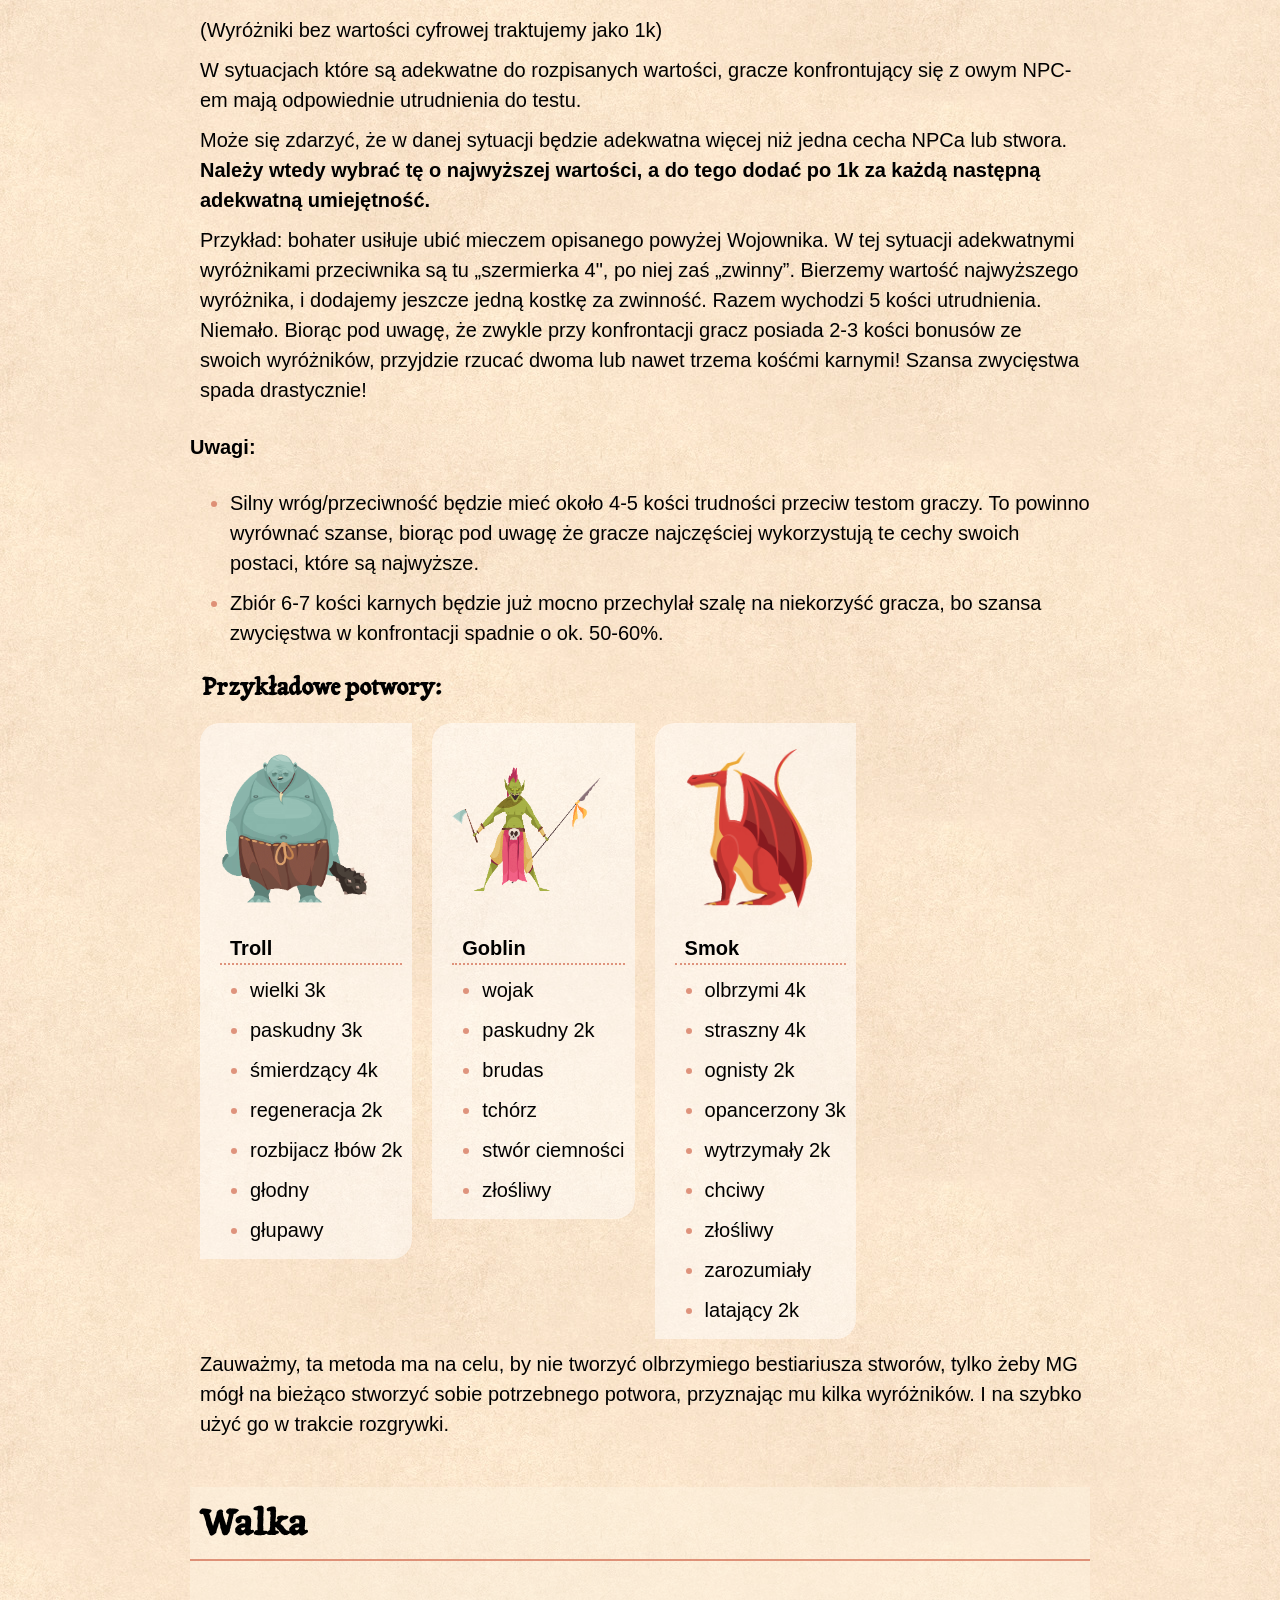
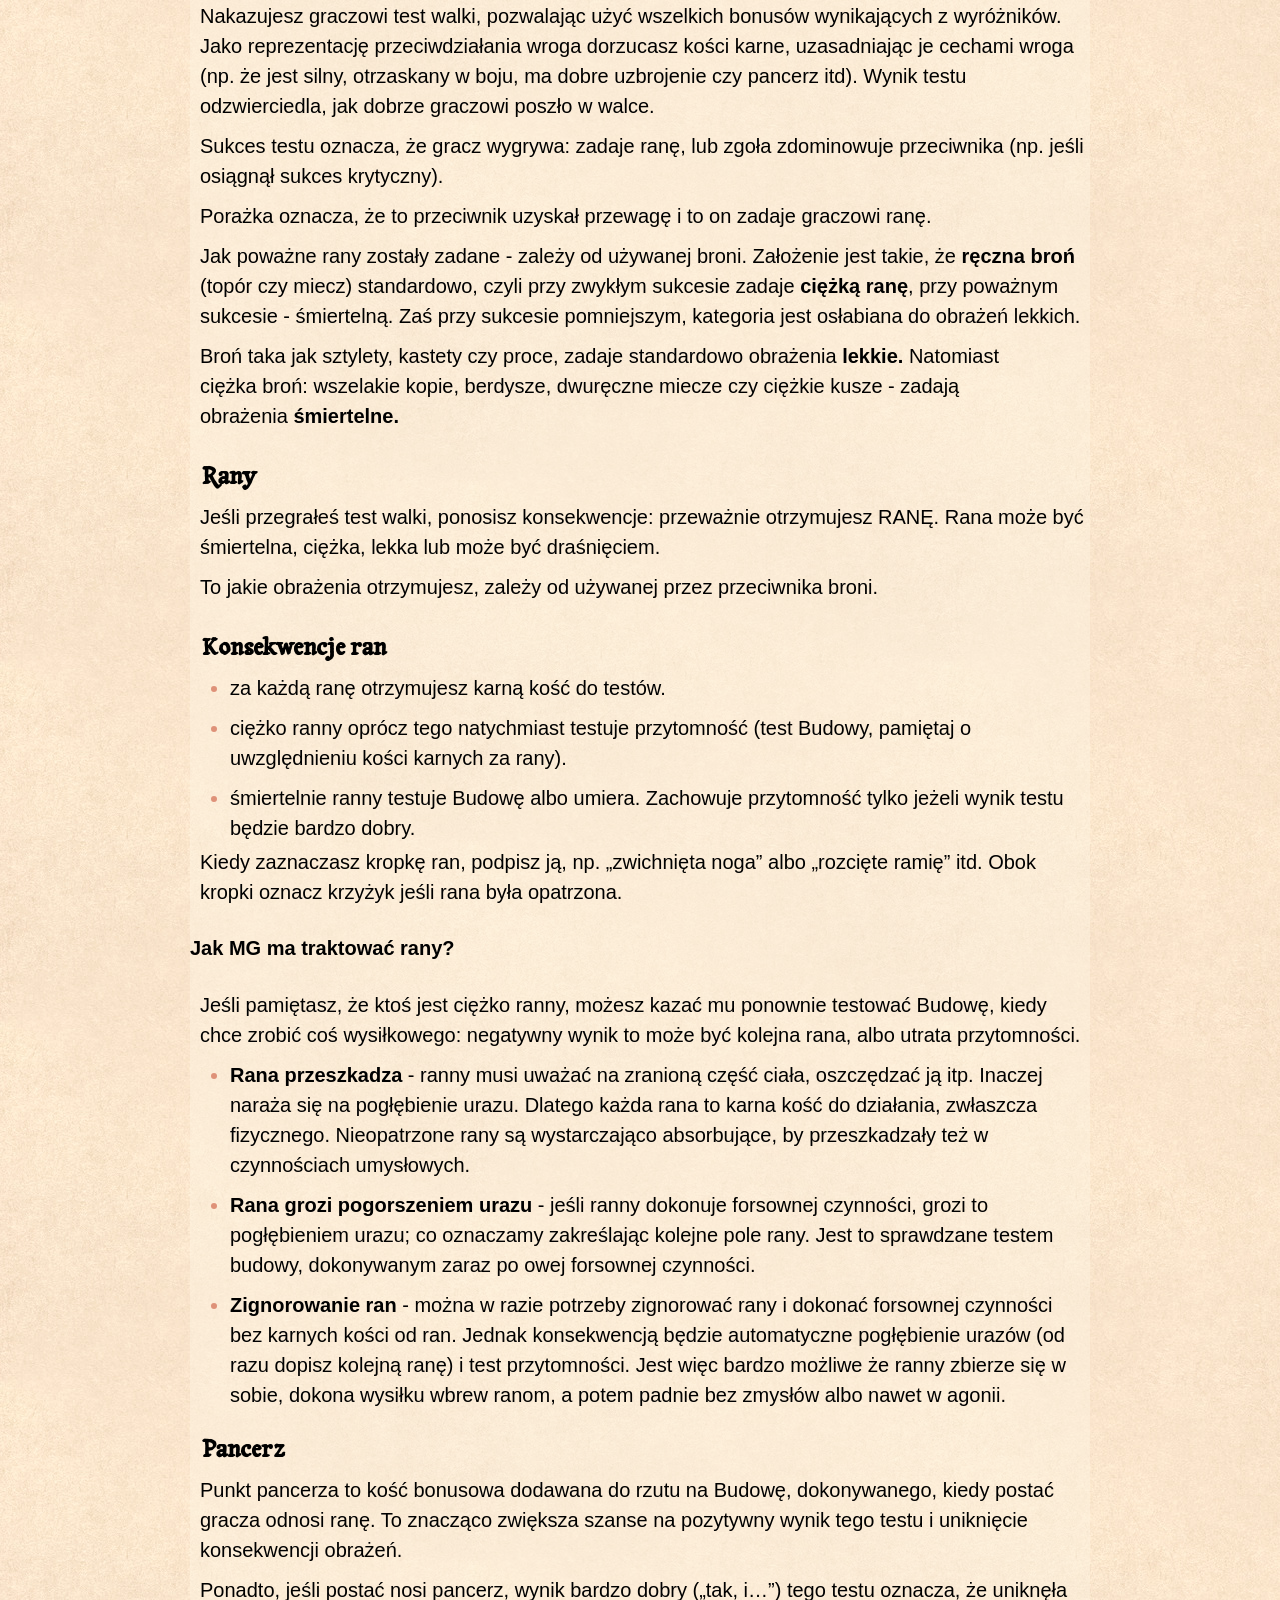
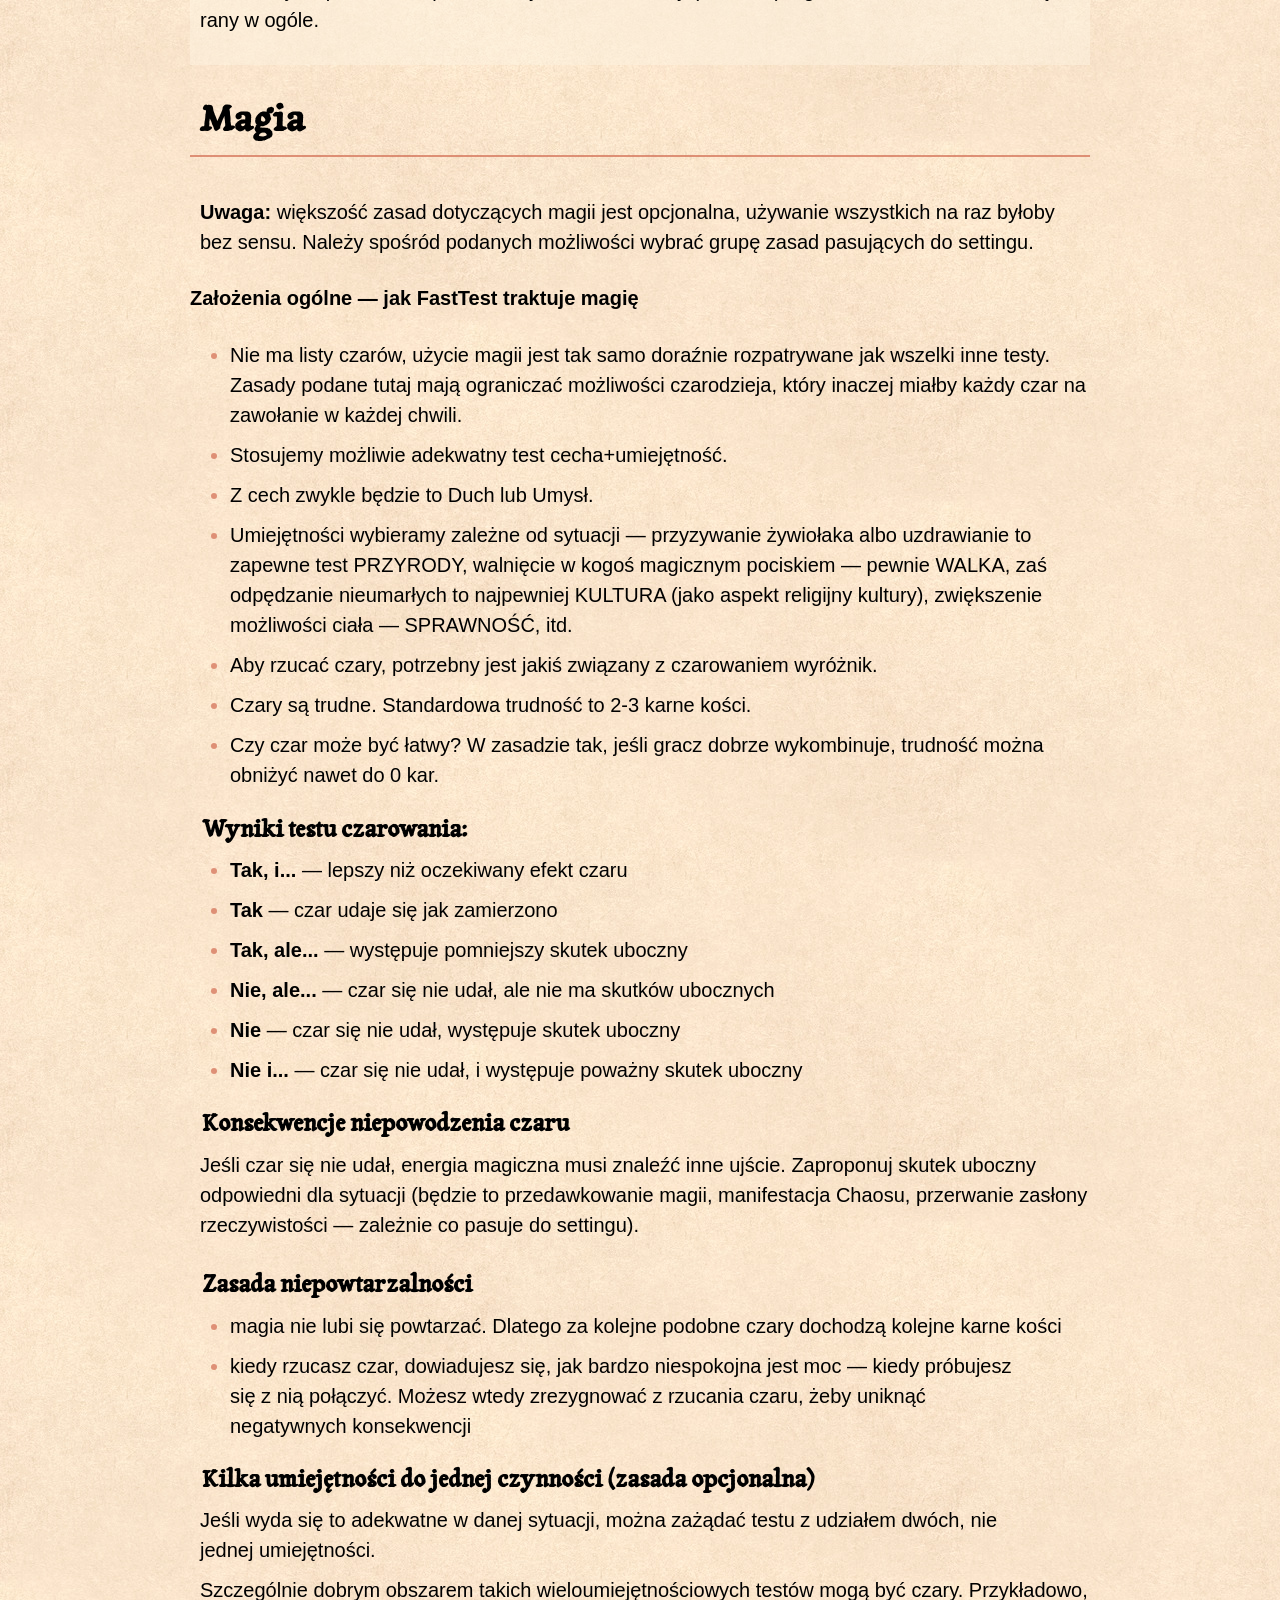
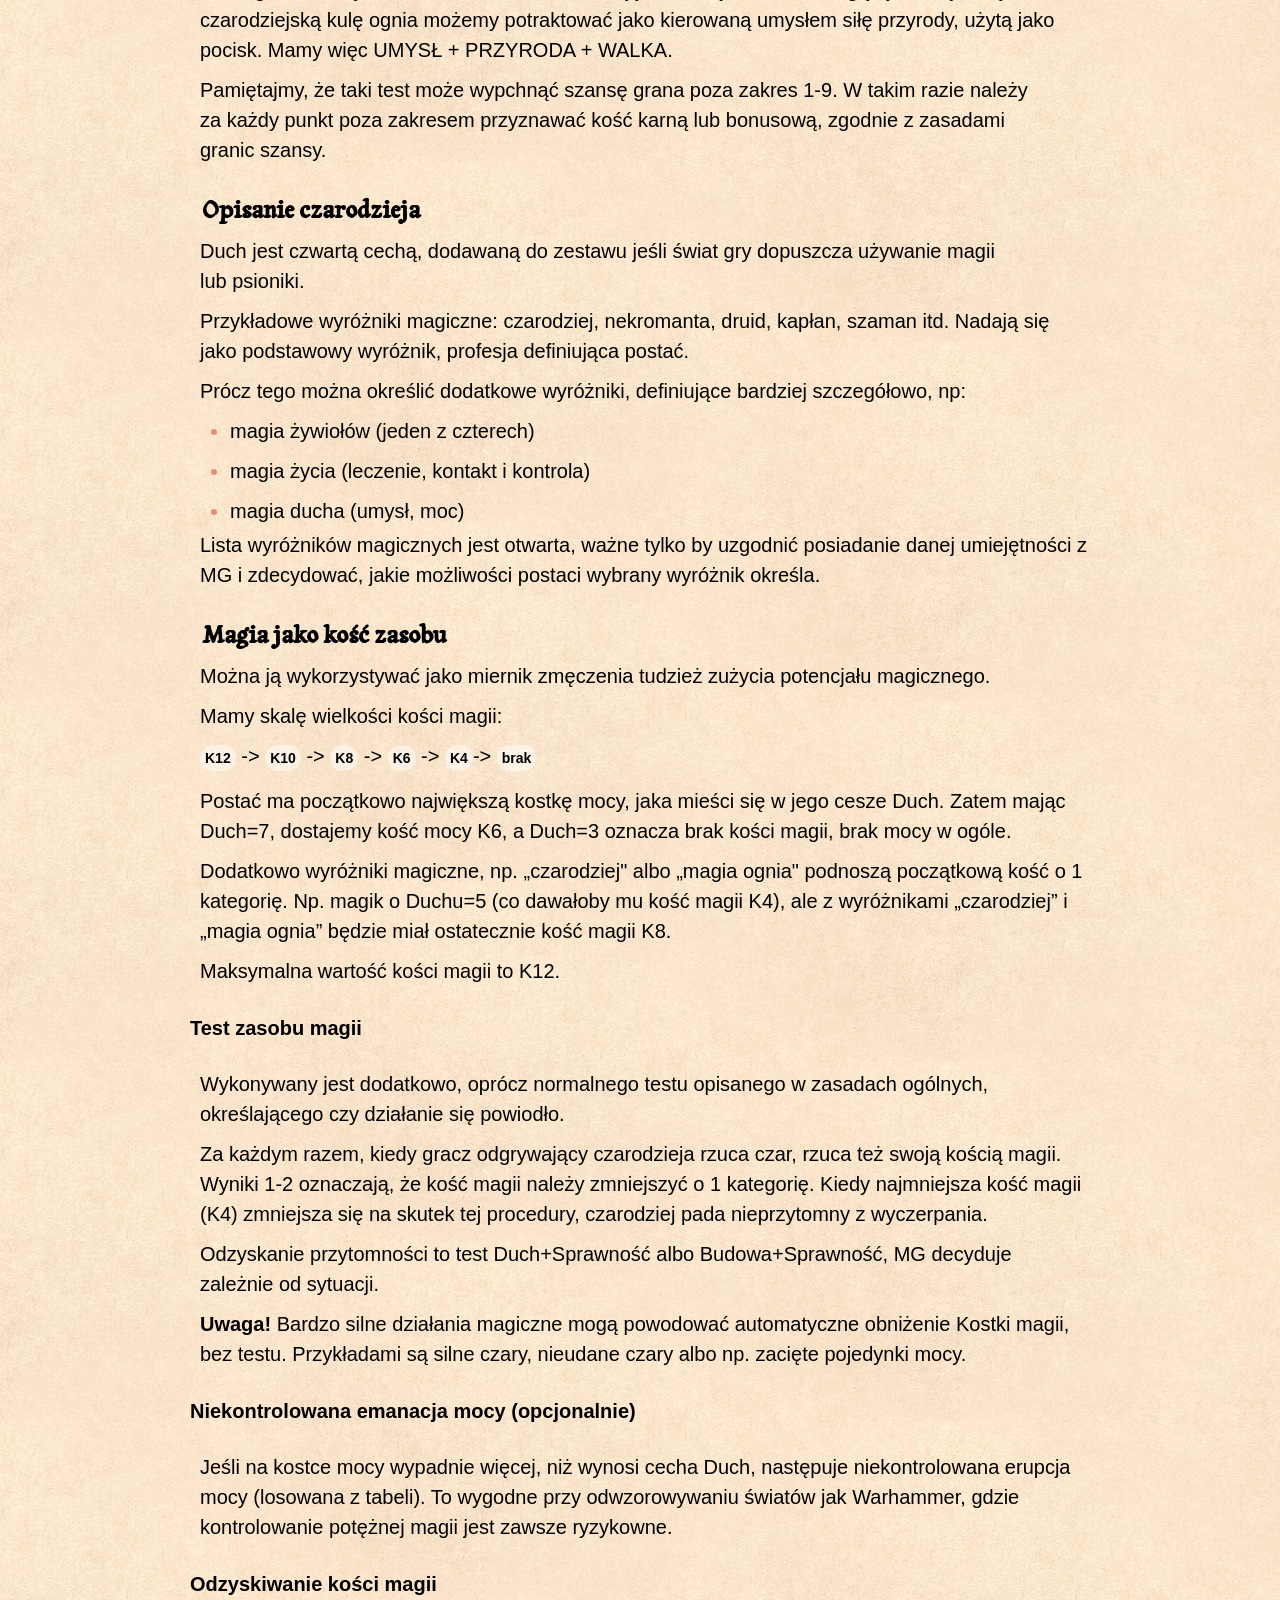
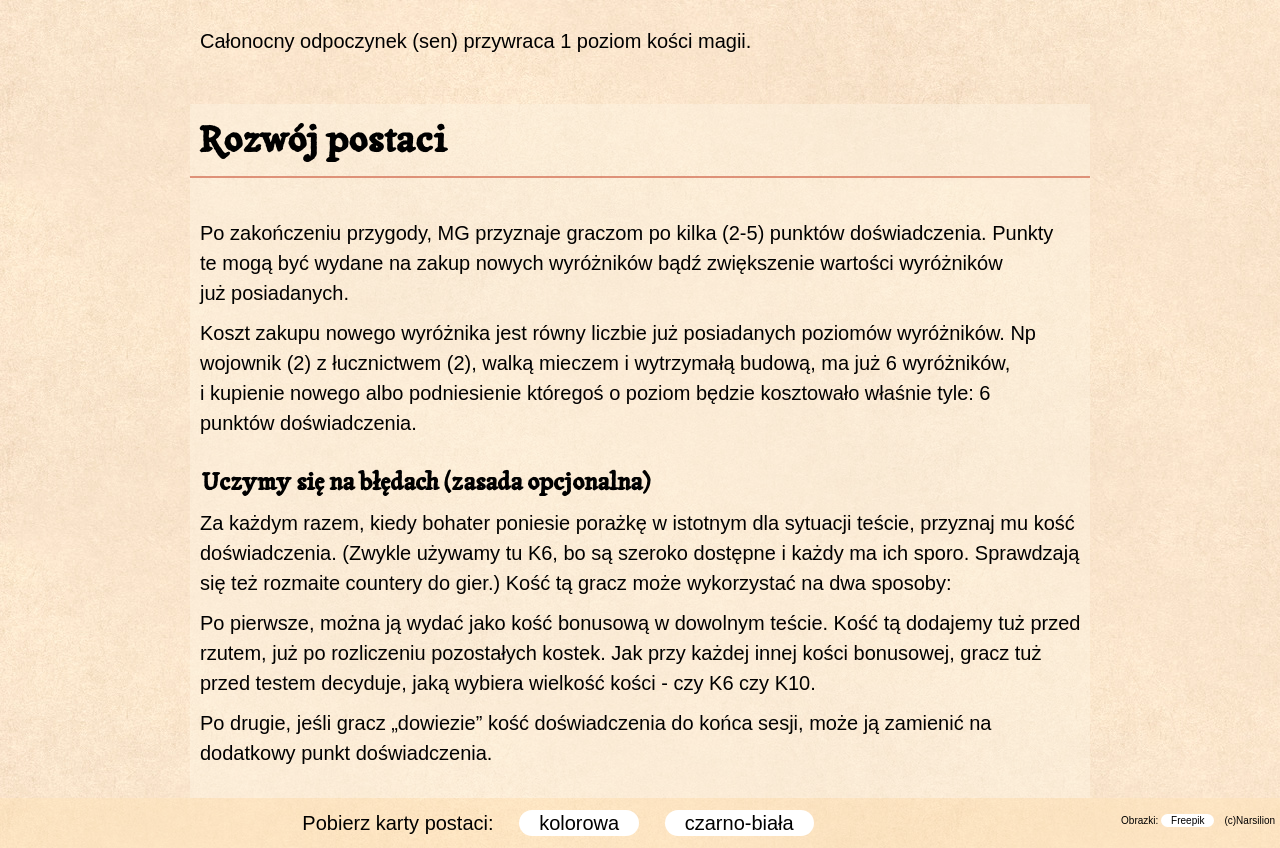
==== commit 6199ee7e: "Update index.html" ====
--- a/index.html
+++ b/index.html
@@ -5,7 +5,7 @@
   <link rel="stylesheet" href="fastest_styl.css" />
   <link rel="icon" type="image/x-icon" href="logo_fasttest.svg">
   <meta name="viewport" content="width=device-width, initial-scale=1.0">
-     <meta name="description" content="FastTest to prosta, narracyjna mechanika RPG. Poznaj zasady testów, tworzenia postaci, walki i magii, zaprojektowane z myślą o szybkiej rozgrywce i ograniczeniu buchalterii.">
+     <meta name="description" content="FastTest to prosta, narracyjna mechanika RPG. Poznaj zasady testów, tworzenia postaci, walki i magii. System stawia na szybką rozgrywkę i ograniczenie buchalterii.">
  </head>
 <body>
 <header>
@@ -29,15 +29,16 @@
 <div id="mainDiv">
     
 <section>        
-<!--<h1>Wstęp</h1>-->
+<!--<h2>Wstęp</h2>-->
  
 <p class="cytat">Najprostsza mechanika nazywa się Mechanika, &shy;i ma tylko jeden &shy;parametr, który nazywa się Parametr. Jeden test Parametru wskazuje, czy postaci wszystko na sesji się udało &shy;i czy przeżyła.</p>
 <p class="cytat" id="podpis">Zarith</p>
 
-<h2>Dla kogo jest FastTest?</h2> 
+<h3>Dla kogo jest FastTest?</h3> 
+    <p>FastTest to lekka, narracyjna mechanika do gier fabularnych. Ułatwia prowadzenie sesji, ogranicza śledzenie zasobów i pozwala szybko rozstrzygać testy, konflikty czy sceny. Możesz wykorzystać ją we własnym świecie, niezależnie od konwencji i settingu.</p>
 <p>Zasady mają za zadanie możliwie przyspieszyć i uprościć mechaniczną stronę rozgrywki, ale dać poczucie, że tradycyjne elementy RPG, np. definiujące starcie, zostały zachowane. Dlatego nie jest tak radykalna jak <i>Mechanika</i> z cytatu powyżej.</p>
 
-<h3>Główne założenia:</h3>
+<h4>Główne założenia:</h4>
 <ul>
 <li><strong>Ograniczyć buchalterię</strong> — prowadząc sesję masz mnóstwo rzeczy na głowie i pilnowanie, ile który NPC ma jeszcze punktów wytrzymałości, pancerza czy magii, jest wyjątkowo uciążliwe. FastTest pozbywa się tych elementów. </li>
 <li><strong>Wynik testu wypada bezpośrednio na kościach</strong> — gracz patrząc na kostki powinien bez liczenia wiedzieć, jaki rezultat wypadł. Bez sprawdzania w tabelce czy drabince, winien od razu rozumieć stopień sukcesu czy porażki. </li>
@@ -47,11 +48,11 @@
 </section>
     
 <section>
-<h1 id="opisanie">Opisanie bohatera</h1>
+<h2 id="opisanie">Opisanie bohatera</h2>
 <a href="karta_wypelniona.jpg"><img src="karta_wypelniona_mala.jpg"></a>
 <p>Każda postać prowa&shy;dzona przez gracza ma trzy rodzaje współ&shy;czyn&shy;ników.</p>
 
-<h2>Cechy</h2>
+<h3>Cechy</h3>
 <ul>
 	<li>przyjmują wartości od 3 do 7</li>
     <li>reprezentują ogólne predyspozycje postaci - fizyczne i psychiczne</li>
@@ -59,7 +60,7 @@
 </ul>
 
 
-<h2>Umiejętności</h2>
+<h3>Umiejętności</h3>
 <ul>
 	<li>przyjmują wartości od -2 do +2, ich suma musi wynieść 0</li>
 	<li>reprezentują ogólne aspekty kompetencji postaci</li>
@@ -72,17 +73,17 @@
 </ul>
 <p>Jak łatwo zauważyć, <i>Cechy</i> o zakresie od 3-7 modyfikowane <i>Umiejętnościami</i> o zakresie od -2 do +2 dają w&nbsp;sumie rozpiętość od 1 do 9, co wygodnie pasuje do testu roll-under wykonywanego kością K10. Ta suma <i>Cechy</i> i <i>Umiejętności</i> nazywana jest w FastTest <b>Szansą.</b></p>
 
-<h2>Wyróżniki</h2>
+<h3>Wyróżniki</h3>
 <ul>
     <li>Za wyróżniki, jeśli są adekwatne do testowanej czynności, dostajesz dodatkowe kości do testu - tzw. kości bonusowe.</li>
     <li>Na twoje wyróżniki składają się koncepcja/profesja oraz zdolności.</li>
 </ul>
 
 
-<h3>Co to jest koncepcja?</h3>
+<h4>Co to jest koncepcja?</h4>
 <p>Na przykład „Rycerz królestwa”, albo „czarodziej”, albo „złodziejaszek”, ale sprawdzi się też „uciekinier ze splądrowanego miasta” albo „miłośnik drogiego wina”. Coś co określa twoją postać i jej miejsce w świecie. Na początek, zwłaszcza graczom, którzy lepiej czują się w tradycyjnych grach fabularnych, radzimy, żeby wybrali sobie profesję jako koncepcję.</p>
 
-<h3>Co to są zdolności?</h3>
+<h4>Co to są zdolności?</h4>
 <p>Rzeczy, w których wykonywaniu postać jest szczególnie dobra. Przykłady: łucznictwo, włamania, skradanie, tropienie, jeździectwo, inżynieria itd. Ich lista jest otwarta, trzeba się tylko upewnić, że MG zaakceptuje daną zdolność.</p>
 </section>
   
@@ -90,12 +91,12 @@
     
     
 <section>
-<h1 id="testy">Jak działają testy w FastTest?</h1> 
+<h2 id="testy">Jak działają testy w&nbsp;FastTest?</h2> 
 
 <p>Wszystkie zdarzenia wyma&shy;gające testu można spro&shy;wa&shy;dzić do <strong>konfron&shy;tacji</strong> (a więc pewnej formy testu porów&shy;naw&shy;czego) pomiędzy postacią gracza i prze&shy;ciwn&shy;oś&shy;ciami, które stają mu na drodze. W tym wypadku obojętne jest, czy przeciw&shy;nością są np. <i>wysokie mury</i>, na które trzeba się wspiąć, <i>nieko&shy;rzystna pogoda</i>, którą trzeba znosić, czy może <i>wściekły ork</i>, atakujący bohatera. Każdy test jest zatem formą przezwy&shy;ciężania przeciw&shy;ności.</p>
 <p>Przeciwności w grze mają swoje wyróżniki, określane tak samo jak wyróżniki postaci gracza: kostkami. Tyle że kostki przeciwności to kości karne, bo stanowią utrudnienie testu, a nie ułatwienie.</p>
 
-<h2>Procedura testowania</h2>
+<h3>Procedura testowania</h3>
     
 <p>Za każdym razem, kiedy postać zamierza podjąć działanie i nie mamy pewności, jaki będzie wynik, MG zarządza wykonanie testu. Wskazujemy adekwatną do czynności <i>Cechę</i> postaci, zmodyfikowaną o <i>Umiejętność</i>. („Jeśli podnosisz ten ciężki kamień, przetestuj <i>Budowę</i> ze <i>Sprawnością</i>”, albo „Próbując wydobyć informacje od rozmówcy, przetestuj <i>Umysł</i> z <i>Kulturą</i>”).</p>
 <p>Taka suma cechy i umiejętności zwana jest <i>Szansą</i>.</p>
@@ -104,16 +105,16 @@
 
 <a href="testowanie_fasttest_duze.jpg"><img src="testowanie_fasttest_male.png"></a>
     
-<h3>K10: sukces czy porażka?</h3>
+<h4>K10: sukces czy porażka?</h4>
 <p>Jeśli wynik rzutu mieści się w sumie wskazanej cechy i umiejętności, działanie zakończyło się sukcesem. Jeśli wynik rzutu jest większy od tejże sumy, to test zakończył się porażką.</p> 
 <p>Można też wynik testu interpretować jako odpowiedź na pytanie „Czy udało mi się…?” Wtedy wynik odczytujemy jako „Tak” bądź „Nie”, zależnie od wyniku rzutu.</p>
 
-<h3>K6: jak bardzo?</h3>
+<h4>K6: jak bardzo?</h4>
 <p>Jeśli wypadnie 6, mamy do czynienia z krytycznym sukcesem lub porażką. Wynik testu można interpretować jako „Tak i jeszcze…” bądź „Nie i jeszcze…”</p>
 <p>Jeśli wypadnie 1, 2 lub 3, mamy do czynienia z pomniejszym wynikiem, rzut można interpretować jako „Tak, ale…” bądź „Nie, ale…”.</p>
 <p>Wyrzucenie 4 lub 5 nie wpływa na wynik, zatem pozostają „Tak” lub „Nie” (albo zwykły sukces i porażka) odczytane z wyniku K10.</p>
 
-<h3>Możliwe wyniki testu</h3>
+<h4>Możliwe wyniki testu</h4>
 <p>Każdy test daje jeden z sześciu możliwych wyników:</p>
 <table>
     <tr>
@@ -147,7 +148,7 @@
 
 </table>
 
-<h2>Kości karne i bonusowe </h2>
+<h3>Kości karne i bonusowe </h3>
 <p>Wszystkie modyfikatory w FastTest przyjmują postać kości, dokładanych do testu. Modyfikator może być pozytywny (kość bonusowa) lub negatywny (kość karna). </p>
 <p>Kości bonusowe dodawane są za wyróżniki oraz za wszelkie okoliczności, które można uznać za sprzyjające powodzeniu testu.</p>
  <p>MG przyznaje też kości karne — za wszelkie niedogodności przeszkadzające w podjęciu wyzwania, tudzież za wszelkie przeciwdziałania, np. ze strony BNów. </p>
@@ -156,12 +157,12 @@
 <p>Spośród wyrzuconych wyników <strong>gracz wybiera dwie kości</strong>: jedną K10 i jedną K6 i odczytuje z nich wynik.</p>
 <p>Jeśli w puli były kości bonusowe, gracz wybiera dwie kości na których wypadły najkorzystniejsze dla niego wyniki. Jeśli w puli były kości karne, musi wybrać wyniki najmniej korzystne.</p>
     
-<h2>Granice szansy</h2>
+<h3>Granice szansy</h3>
 <p>SZANSA — to suma <i>Cechy</i> i <i>Umiejętności</i>, porównywana podczas testu z kością K10. Szansa powinna przyjmować wartość od 1 do 9. Jeśli z jakichkolwiek powodów wychodzi poza te wartości, każdy punkt poza skalą to dodatkowa kość (karna lub bonusowa) do rzutu. Jeśliby np. bohater miał 8 budowy i +2 walki, suma wyniesie 10, ale: jego szansa w walce wręcz pozostanie 9, zaś dodatkowy 1 punkt zamienia się w kość bonusową. Jeśliby bohater miał np. budowę 2, zaś walkę -2, suma wyniesie 0, ale: szansa pozostaje 1, zaś brakujący 1 punkt zostaje zamieniony w kość karną.</p>
-    <h3>Kości bonusowe są lepsze od bonusów liczbowych</h3>
+    <h4>Kości bonusowe są lepsze od bonusów liczbowych</h4>
 <p>Generalnie odradzamy wprowadzanie modyfikatorów liczbowych dla <i>Szansy.</i> Wszelkie modyfikatory „Masz za to +2 do budowy” radzimy zastąpić wyróżnikiem lub czasowym bonusem odzwierciedlanym kośćmi bonusowymi. Wygodniej będzie, gdy pas siły nie będzie dawał „+2 do Budowy” tylko „bonus +2K w testach budowy”. Dzięki temu operujesz bezpośrednio kośćmi, zamiast ostatecznie i tak przeliczać modyfikatory na kości bonusowe, jeśliby wyszły poza granice szansy.</p>
 
-<h2>Rzut porównawczy</h2>
+<h3>Rzut porównawczy</h3>
 <p>Jeśli dwie postaci próbują robić przeciwstawne rzeczy (obojętnie czy będzie to walka, siłowanie się, czy dyskusja), MG może zarządzić test przeciwstawny. Obie strony rzucają test i porównujemy wyniki: ten kto uzyskał lepszy wynik testu, wygrywa. Jeśli wyniki skrajnie się różnią, zwycięstwo jest wyraźne lub nawet krytyczne.</p>
 <p>Jeśli obie strony osiągnęły ten sam wynik, jedna ze stron wciąż może uzyskać pomniejszy sukces:</p>
 <ul>
@@ -178,24 +179,24 @@
     
 <section>
 
-<h1 id="tworzenie">Tworzenie Postaci</h1>
-
-<h2>1. Cechy:</h2>
+<h2 id="tworzenie">Tworzenie Postaci</h2>
+
+<h3>1. Cechy:</h3>
 <p>Masz 4 cechy</p>
 <p>Rozdziel pomiędzy nie 20 punktów.</p>
 <p>Na każdą cechę od 3 do 7 punktów.</p>
 
-<h2>2. Umiejętności:</h2>
+<h3>2. Umiejętności:</h3>
 <p>Masz 6 umiejętności.</p>
 <p>Ich suma musi wyjść na 0.</p>
 <p>Mogą mieć wartości od -2 do +2.</p>
 
-<h2>3. Wyróżniki</h2>
+<h3>3. Wyróżniki</h3>
 <p>Masz 3 punkty do rozdziału na wyróżniki. Możesz na jeden wyróżnik wydać max 2 punkty.</p>
 <p>Jako pierwszy wyróżnik zapisz koncepcję/profesję swej postaci, następnie dopisz zdolności.</p>
 
 
-<h3>3a. Wada</h3>
+<h4>3a. Wada</h4>
 <p>Jeśli chcesz dostać czwarty punkt na wyróżniki, możesz uzyskać go, w zamian dopisując dodatkowy wyróżnik, który jest wadą/utrapieniem. MG ocenia, czy wada rzeczywiście jest wadą. Dwuznaczne zaleto-wady odpadają.</p>
 
 </section>
@@ -204,12 +205,12 @@
     
     
 <section>
-<h1 id="przeciwnosci">Przeciwności i&nbsp;wrogowie</h1>
+<h2 id="przeciwnosci">Przeciwności i&nbsp;wrogowie</h2>
 
 
 <p>Z punktu widzenia mechaniki wszelkie utrudnienia do testów to przeciwności, z którymi gracz się konfrontuje. Nie jest na dobrą sprawę takie istotne, czy przeciwnością jest stromizna skalna, na którą postać się wspina, czy uzbrojony przeciwnik, z którym musi się mierzyć. Obie konfrontacje spowodują, że w czasie testu gracz będzie musiał dorzucić pewną ilość kości utrudnienia.</p>
     
-<h2>NPC jako zestaw przeciwności</h2>
+<h3>NPC jako zestaw przeciwności</h3>
     
 <p>W odróżnieniu od postaci graczy, bohaterowie niezależni i stwory z bestiariusza nie mają zestawu cech podobnego graczom, a jedynie wyróżniki, użyteczne w określonych sytuacjach. Wyróżniki postaci niezależnych oraz stworów są liczone w kostkach trudności, wystawianych do testu przeciwko graczom. I tak wrogi wojownik może mieć następującą charakterystykę:</p> 
  <div class="npc">
@@ -236,7 +237,7 @@
 
 <p>Przykład: bohater usiłuje ubić mieczem opisanego powyżej Wojownika. W tej sytuacji adekwatnymi wyróżnikami przeciwnika są tu „szermierka 4", po niej zaś „zwinny”. Bierzemy wartość najwyższego wyróżnika, i dodajemy jeszcze jedną kostkę za zwinność. Razem wychodzi 5 kości utrudnienia. Niemało. Biorąc pod uwagę, że zwykle przy konfrontacji gracz posiada 2-3 kości bonusów ze swoich wyróżników, przyjdzie rzucać dwoma lub nawet trzema kośćmi karnymi! Szansa zwycięstwa spada drastycznie!</p>
 
-<h3>Uwagi:</h3>
+<h4>Uwagi:</h4>
 <ul>
  <li>Silny wróg/przeciwność będzie mieć około 4-5 kości trudności przeciw testom graczy. To powinno wyrównać szanse, biorąc pod uwagę że gracze najczęściej wykorzystują te cechy swoich postaci, które są najwyższe.</li>
  <li>Zbiór 6-7 kości karnych będzie już mocno przechylał szalę na niekorzyść gracza, bo szansa zwycięstwa w konfrontacji spadnie o ok. 50-60%.</li>
@@ -312,7 +313,7 @@
     
 <section>
 
-<h1 id="walka">Walka</h1>
+<h2 id="walka">Walka</h2>
 
 <p>Nakazujesz graczowi test walki, pozwalając użyć wszelkich bonusów wynikających z wyróżników. Jako reprezentację przeciwdziałania wroga dorzucasz kości karne, uzasadniając je cechami wroga (np. że jest silny, otrzaskany w boju, ma dobre uzbrojenie czy pancerz itd). Wynik testu odzwierciedla, jak dobrze graczowi poszło w walce.</p>
 
@@ -322,11 +323,11 @@
 <p>Jak poważne rany zostały zadane - zależy od używanej broni. Założenie jest takie, że <strong>ręczna broń</strong> (topór czy miecz) standardowo, czyli przy zwykłym sukcesie zadaje <strong>ciężką ranę</strong>, przy poważnym sukcesie - śmiertelną. Zaś przy sukcesie pomniejszym, kategoria jest osłabiana do obrażeń lekkich.</p>
 <p>Broń taka jak sztylety, kastety czy proce, zadaje standardowo obrażenia <strong>lekkie.</strong> Natomiast ciężka broń: wszelakie kopie, berdysze, dwuręczne miecze czy ciężkie kusze - zadają obrażenia <strong>śmiertelne.</strong></p>
 
-<h2>Rany</h2>
+<h3>Rany</h3>
     <p>Jeśli przegrałeś test walki, ponosisz konsekwencje: przeważnie otrzymujesz RANĘ. Rana może być śmiertelna, ciężka, lekka lub może być draśnięciem.</p>
     <p>To jakie obrażenia otrzymujesz, zależy od używanej przez przeciwnika broni.</p>
 
-<h2>Konsekwencje ran</h2>
+<h3>Konsekwencje ran</h3>
     <ul>
  <li>za każdą ranę otrzymujesz karną kość do testów.</li>
  <li>ciężko ranny oprócz tego natychmiast testuje przytomność (test Budowy, pamiętaj o uwzględnieniu kości karnych za rany).</li>
@@ -336,7 +337,7 @@
 
 <p>Kiedy zaznaczasz kropkę ran, podpisz ją, np. „zwichnięta noga” albo „rozcięte ramię” itd. Obok kropki oznacz krzyżyk jeśli rana była opatrzona.</p>
 
-<h3>Jak MG ma traktować rany?</h3>
+<h4>Jak MG ma traktować rany?</h4>
 <p>Jeśli pamiętasz, że ktoś jest ciężko ranny, możesz kazać mu ponownie testować Budowę, kiedy chce zrobić coś wysiłkowego: negatywny wynik to może być kolejna rana, albo utrata przytomności.</p>
 
 <ul>
@@ -345,7 +346,7 @@
  <li><strong>Zignorowanie ran</strong> - można w razie potrzeby zignorować rany i dokonać forsownej czynności bez karnych kości od ran. Jednak konsekwencją będzie automatyczne pogłębienie urazów (od razu dopisz kolejną ranę) i test przytomności. Jest więc bardzo możliwe że ranny zbierze się w sobie, dokona wysiłku wbrew ranom, a potem padnie bez zmysłów albo nawet w agonii.</li>
 </ul>
 
-<h2>Pancerz</h2>
+<h3>Pancerz</h3>
 
 <p>Punkt pancerza to kość bonusowa dodawana do rzutu na Budowę, dokonywanego, kiedy postać gracza odnosi ranę. To znacząco zwiększa szanse na pozytywny wynik tego testu i uniknięcie konsekwencji obrażeń.</p>
 <p>Ponadto, jeśli postać nosi pancerz, wynik bardzo dobry („tak, i…”) tego testu oznacza, że uniknęła rany w ogóle.
@@ -359,9 +360,9 @@
     
 <section>
 
-<h1 id="magia">Magia</h1>
+<h2 id="magia">Magia</h2>
     <p><strong>Uwaga:</strong> większość zasad dotyczących magii jest opcjonalna, używanie wszystkich na raz byłoby bez sensu. Należy spośród podanych możliwości wybrać grupę zasad pasujących do settingu.</p>
-<h3>Założenia ogólne — jak FastTest traktuje magię</h3>
+<h4>Założenia ogólne — jak FastTest traktuje magię</h4>
 <ul>
 <li>Nie ma listy czarów, użycie magii jest tak samo doraźnie rozpatrywane jak wszelki inne testy. Zasady podane tutaj mają ograniczać możliwości czarodzieja, który inaczej miałby każdy czar na zawołanie w każdej chwili.</li>
 <li>Stosujemy możliwie adekwatny test cecha+umiejętność.</li>
@@ -372,7 +373,7 @@
 <li>Czy czar może być łatwy? W zasadzie tak, jeśli gracz dobrze wykombinuje, trudność można obniżyć nawet do 0 kar.</li>
 </ul>
  
-<h2>Wyniki testu czarowania:</h2>
+<h3>Wyniki testu czarowania:</h3>
 <ul>
 <li><strong>Tak, i...</strong> — lepszy niż oczekiwany efekt czaru</li>
 <li><strong>Tak</strong> — czar udaje się jak zamierzono</li>
@@ -382,25 +383,25 @@
 <li><strong>Nie i...</strong> — czar się nie udał, i występuje poważny skutek uboczny</li>
 </ul>
 
-<h2>Konsekwencje niepowodzenia czaru</h2>
+<h3>Konsekwencje niepowodzenia czaru</h3>
 <p>Jeśli czar się nie udał, energia magiczna musi znaleźć inne ujście. Zaproponuj skutek uboczny odpowiedni dla sytuacji (będzie to przedawkowanie magii, manifestacja Chaosu, przerwanie zasłony rzeczywistości — zależnie co pasuje do settingu).
 </p>
 
 
-<h2>Zasada niepowtarzalności</h2>
+<h3>Zasada niepowtarzalności</h3>
 <ul>
 <li>magia nie lubi się powtarzać. Dlatego za kolejne podobne czary dochodzą kolejne karne kości</li>
 <li>kiedy rzucasz czar, dowiadujesz się, jak bardzo niespokojna jest moc — kiedy próbujesz się z nią połączyć. Możesz wtedy zrezygnować z rzucania czaru, żeby uniknąć negatywnych konsekwencji</li>
 </ul>
 
 
-<h2>Kilka umiejętności do jednej czynności (zasada opcjonalna)</h2>
+<h3>Kilka umiejętności do jednej czynności (zasada opcjonalna)</h3>
 <p>Jeśli wyda się to adekwatne w danej sytuacji, można zażądać testu z udziałem dwóch, nie jednej umiejętności. </p>
 <p>Szczególnie dobrym obszarem takich wieloumiejętnościowych testów mogą być czary. Przykładowo, czarodziejską kulę ognia możemy potraktować jako kierowaną umysłem siłę przyrody, użytą jako pocisk. Mamy więc UMYSŁ + PRZYRODA + WALKA.</p>
 <p>Pamiętajmy, że taki test może wypchnąć szansę grana poza zakres 1-9. W takim razie należy za każdy punkt poza zakresem przyznawać kość karną lub bonusową, zgodnie z zasadami granic szansy. </p>
     
 
-<h2>Opisanie czarodzieja</h2>
+<h3>Opisanie czarodzieja</h3>
 <p>Duch jest czwartą cechą, dodawaną do zestawu jeśli świat gry dopuszcza używanie magii lub psioniki. </p>
 
 <p>Przykładowe wyróżniki magiczne: czarodziej, nekromanta, druid, kapłan, szaman itd. Nadają się jako podstawowy wyróżnik, profesja definiująca postać.</p>
@@ -413,7 +414,7 @@
 
 <p>Lista wyróżników magicznych jest otwarta, ważne tylko by uzgodnić posiadanie danej umiejętności z MG i zdecydować, jakie możliwości postaci wybrany wyróżnik określa.</p>
 
-<h2>Magia jako kość zasobu</h2>
+<h3>Magia jako kość zasobu</h3>
 <p>Można ją wykorzystywać jako miernik zmęczenia tudzież zużycia potencjału magicznego.</p>
 <p>Mamy skalę wielkości kości magii:</p>
 <p id="kosteczki"><span>K12</span> -> <span>K10</span> -> <span>K8</span> -> <span>K6</span> -> <span>K4</span>-> <span>brak</span></p>
@@ -421,16 +422,16 @@
 <p>Dodatkowo wyróżniki magiczne, np. „czarodziej" albo „magia ognia" podnoszą początkową kość o 1 kategorię. Np. magik o Duchu=5 (co dawałoby mu kość magii K4), ale z wyróżnikami „czarodziej” i „magia ognia” będzie miał ostatecznie kość magii K8.</p>
 <p>Maksymalna wartość kości magii to K12.</p>
 
-<h3>Test zasobu magii</h3>
+<h4>Test zasobu magii</h4>
 <p>Wykonywany jest dodatkowo, oprócz normalnego testu opisanego w zasadach ogólnych, określającego czy działanie się powiodło.</p>
 <p>Za każdym razem, kiedy gracz odgrywający czarodzieja rzuca czar, rzuca też swoją kością magii. Wyniki 1-2 oznaczają, że kość magii należy zmniejszyć o 1 kategorię. Kiedy najmniejsza kość magii (K4) zmniejsza się na skutek tej procedury, czarodziej pada nieprzytomny z wyczerpania.</p>
 <p>Odzyskanie przytomności to test Duch+Sprawność albo Budowa+Sprawność, MG decyduje zależnie od sytuacji.</p>
 <p><strong>Uwaga!</strong> Bardzo silne działania magiczne mogą powodować automatyczne obniżenie Kostki magii, bez testu. Przykładami są silne czary, nieudane czary albo np. zacięte pojedynki mocy.</p>
 
-<h3>Niekontrolowana emanacja mocy (opcjonalnie)</h3>
+<h4>Niekontrolowana emanacja mocy (opcjonalnie)</h4>
 <p>Jeśli na kostce mocy wypadnie więcej, niż wynosi cecha Duch, następuje niekontrolowana erupcja mocy (losowana z tabeli). To wygodne przy odwzorowywaniu światów jak Warhammer, gdzie kontrolowanie potężnej magii jest zawsze ryzykowne.</p>
 
-<h3>Odzyskiwanie kości magii</h3>
+<h4>Odzyskiwanie kości magii</h4>
 <p>Całonocny odpoczynek (sen) przywraca 1 poziom kości magii.</p>
 
 </section>
@@ -440,11 +441,11 @@
     
     
 <section>
-<h1 id="rozwoj">Rozwój postaci</h1>
+<h2 id="rozwoj">Rozwój postaci</h2>
 <p>Po zakończeniu przygody, MG przyznaje graczom po kilka (2-5) punktów doświadczenia. Punkty te mogą być wydane na zakup nowych wyróżników bądź zwiększenie wartości wyróżników już posiadanych.</p>
 <p>Koszt zakupu nowego wyróżnika jest równy liczbie już posiadanych poziomów wyróżników. Np wojownik (2) z łucznictwem (2), walką mieczem i wytrzymałą budową, ma już 6 wyróżników, i kupienie nowego albo podniesienie któregoś o poziom będzie kosztowało właśnie tyle: 6 punktów doświadczenia.</p>
 
-<h2>Uczymy się na błędach (zasada opcjonalna)</h2> 
+<h3>Uczymy się na błędach (zasada opcjonalna)</h3> 
  <p>Za każdym razem, kiedy bohater poniesie porażkę w istotnym dla sytuacji teście, przyznaj mu kość doświadczenia. (Zwykle używamy tu K6, bo są szeroko dostępne i każdy ma ich sporo. Sprawdzają się też rozmaite countery do gier.) Kość tą gracz może wykorzystać na dwa sposoby:</p>
 <p>Po pierwsze, można ją wydać jako kość bonusową w dowolnym teście. Kość tą dodajemy tuż przed rzutem, już po rozliczeniu pozostałych kostek. Jak przy każdej innej kości bonusowej, gracz tuż przed testem decyduje, jaką wybiera wielkość kości - czy K6 czy K10.</p>
 <p>Po drugie, jeśli gracz „dowiezie” kość doświadczenia do końca sesji, może ją zamienić na dodatkowy punkt doświadczenia.</p>
--- a/fastest_styl.css
+++ b/fastest_styl.css
@@ -122,9 +122,17 @@
 
 }
 
-header p:first-of-type {
+header h1 {
     font-size: clamp(2rem, 6vw, 4rem);
     font-weight:bold;
+    margin: 0 10px;
+    padding: 0;
+  text-align: left;
+  color: var(--bezowa-tinta);
+    background: none;
+    border: none;
+    line-height: 1;
+    font-family: Calibri, Arial, sans-serif;
 }
 
 
@@ -132,6 +140,9 @@
 footer {
     background-color: var(--bezowy-75);
     text-align: center;
+    padding-top: 0.5em;
+    padding-bottom: 0.5em;
+
 }
 
 footer p {
@@ -461,4 +472,4 @@
     min-height: 33vh;
 }
 
-}+}
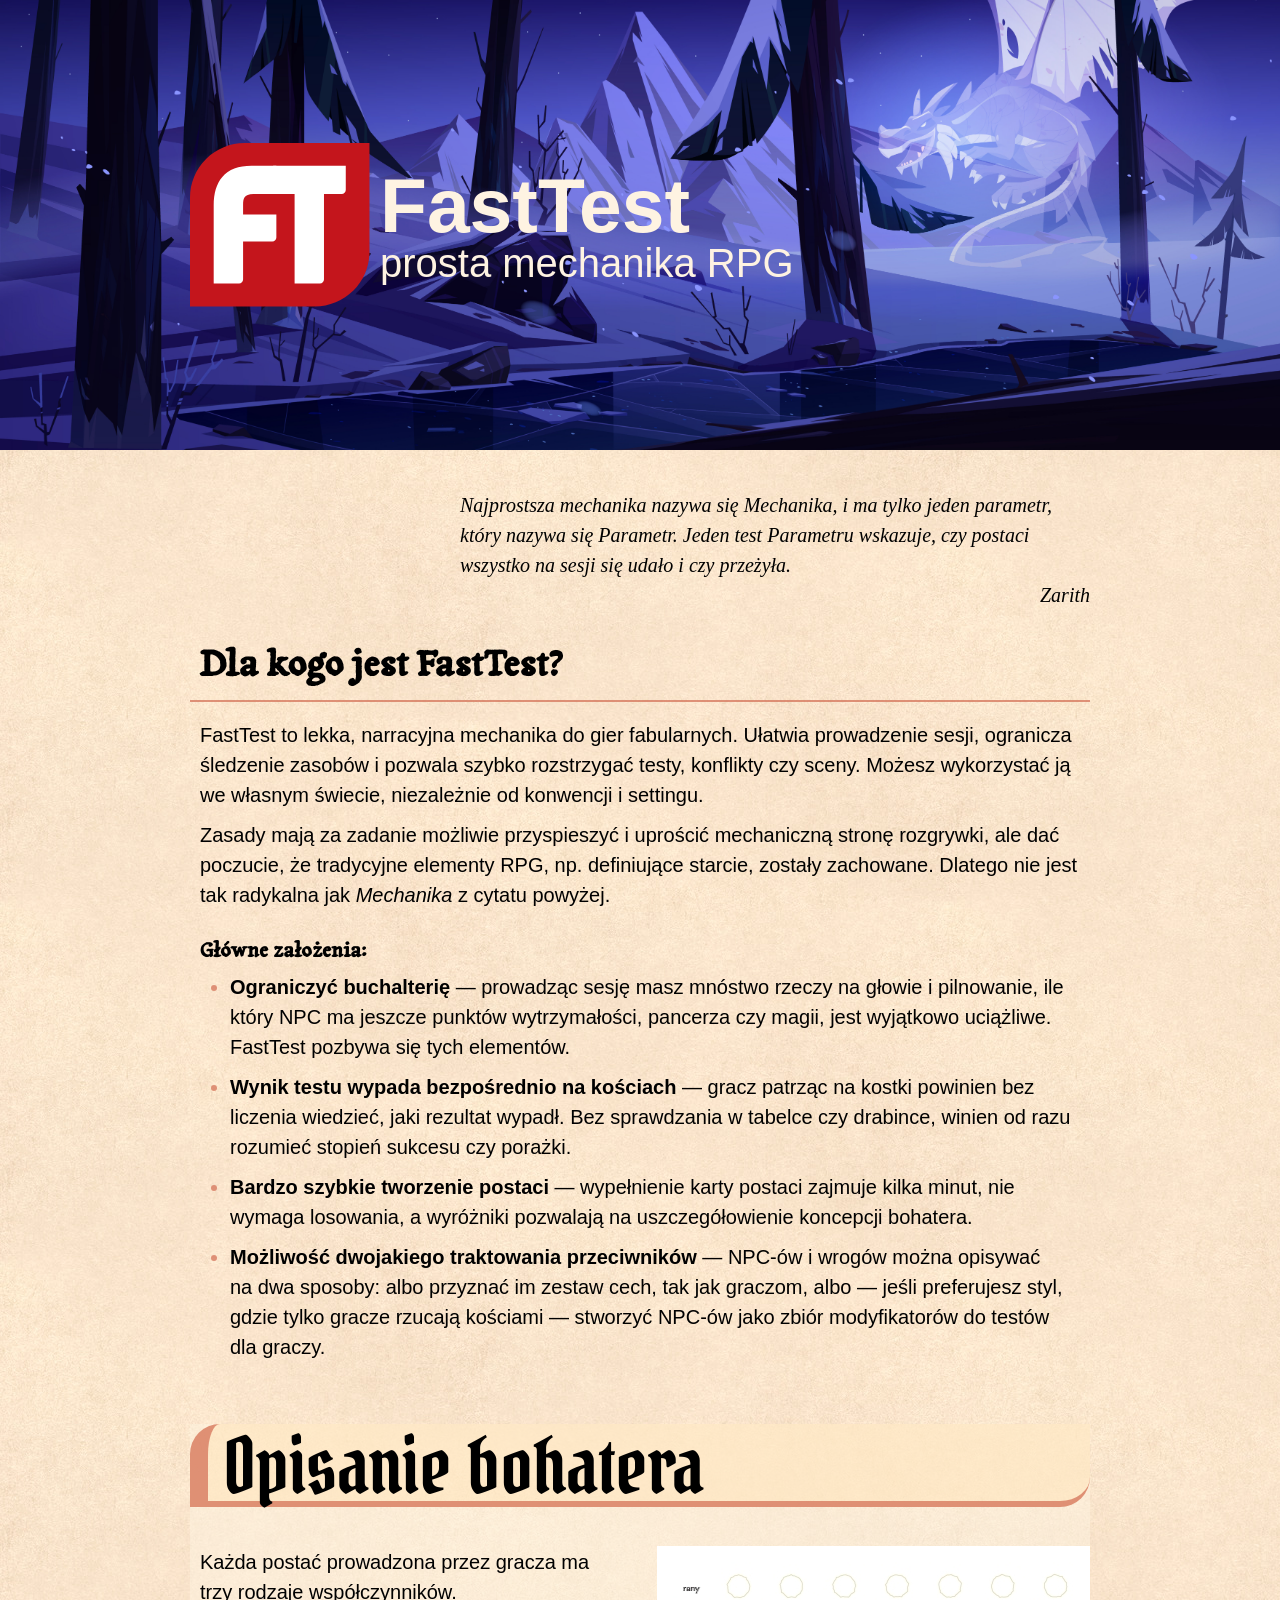
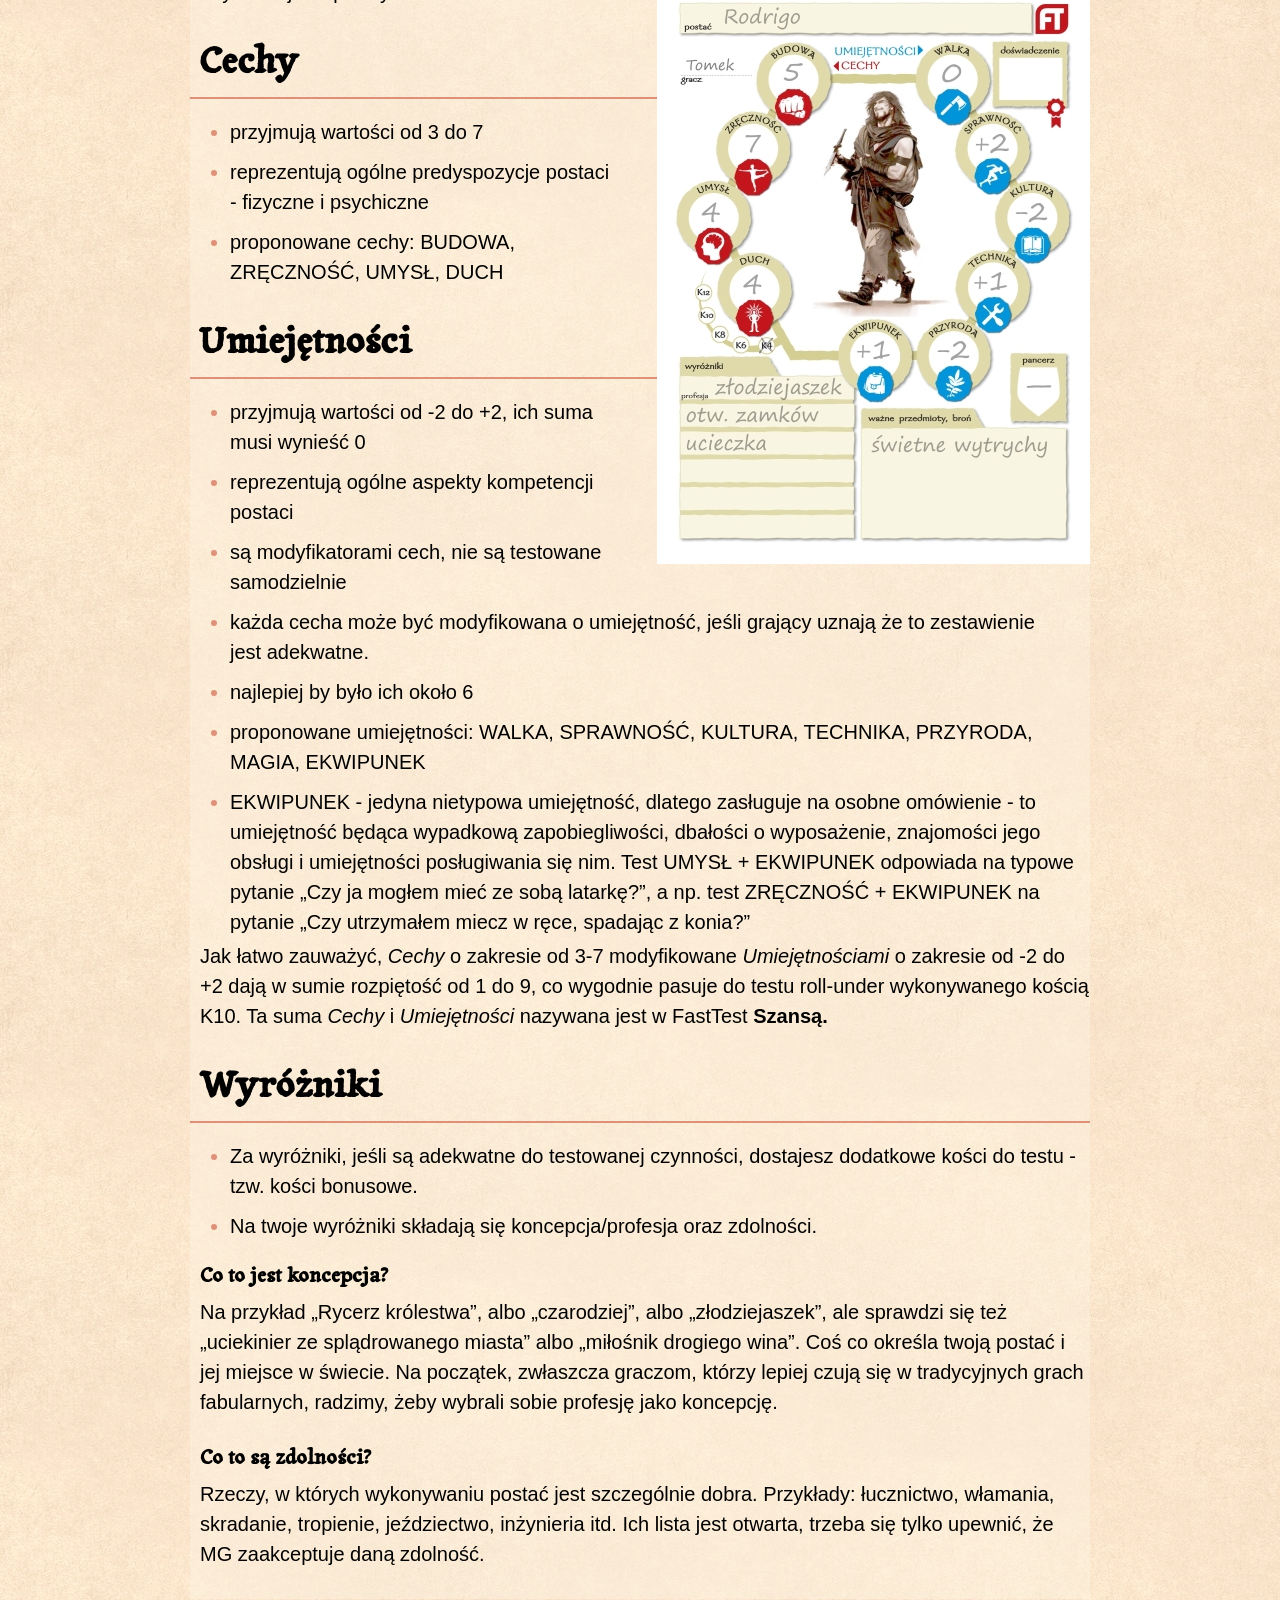
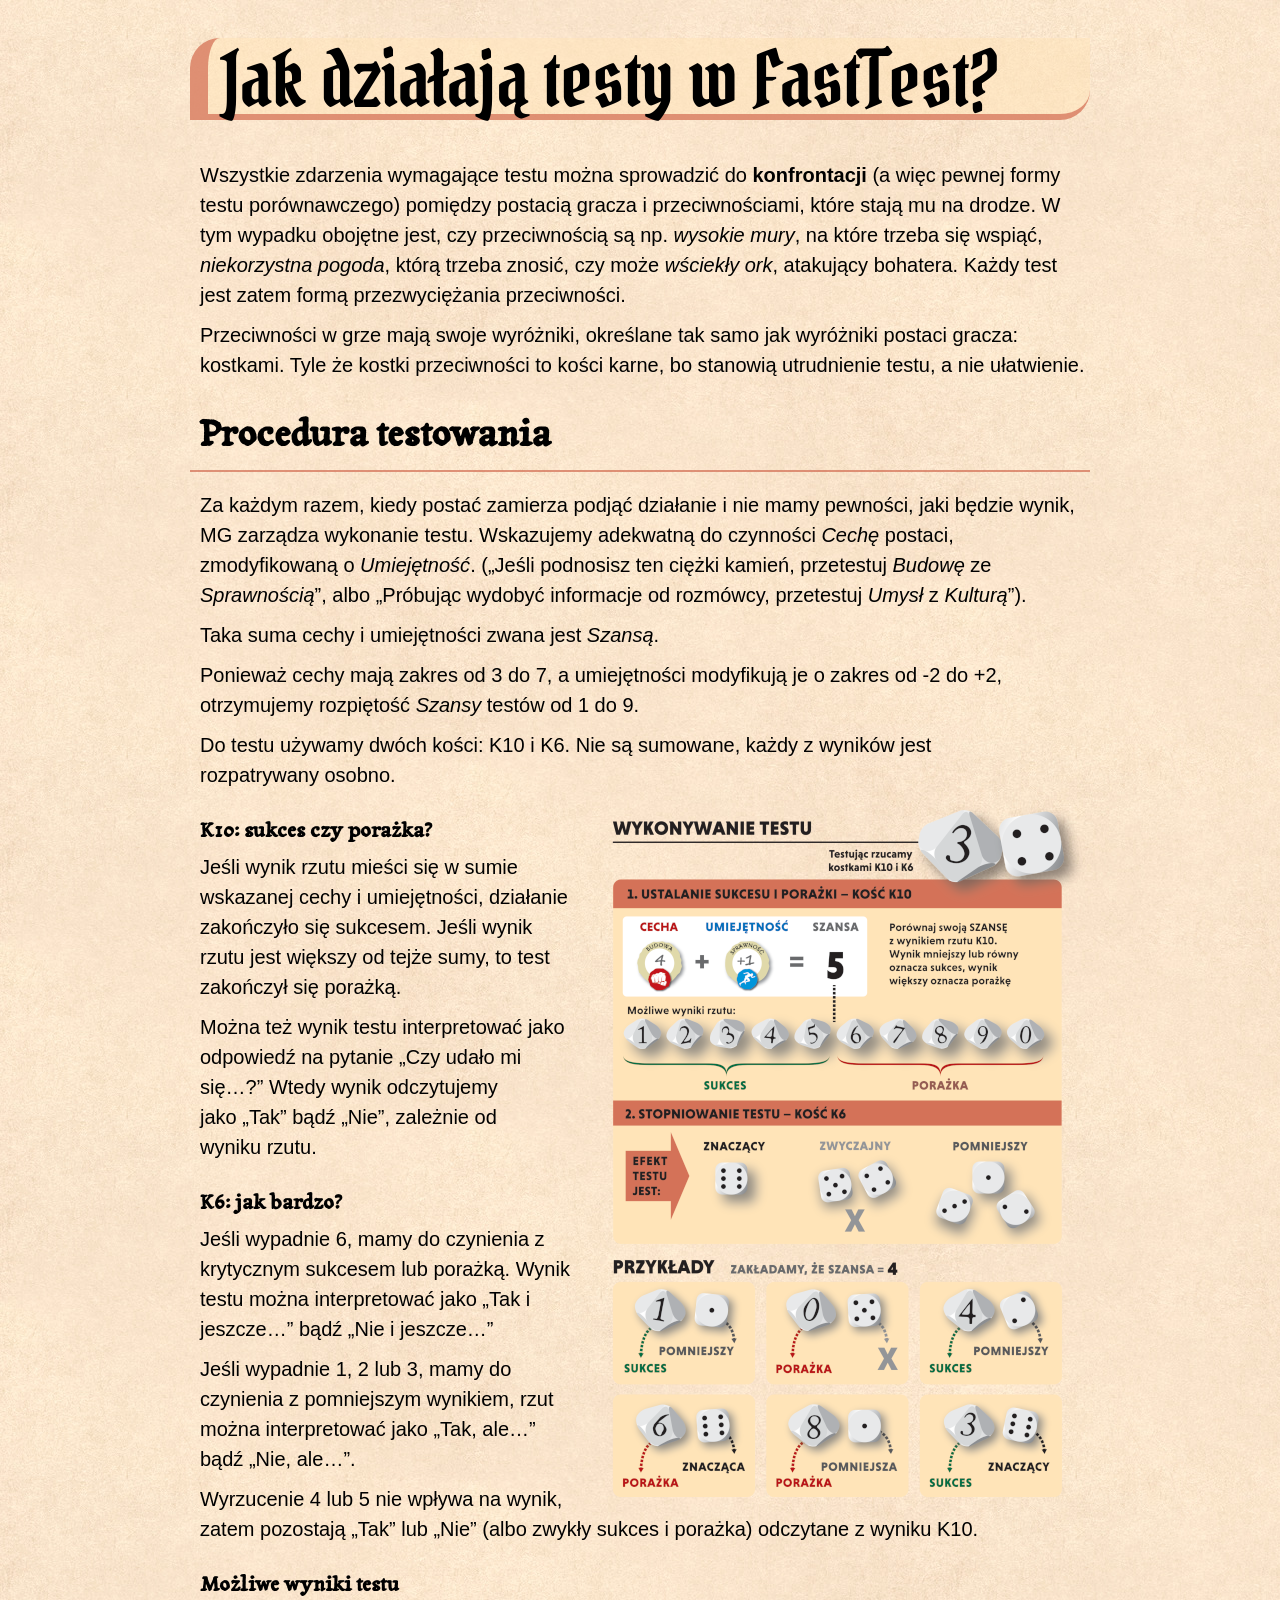
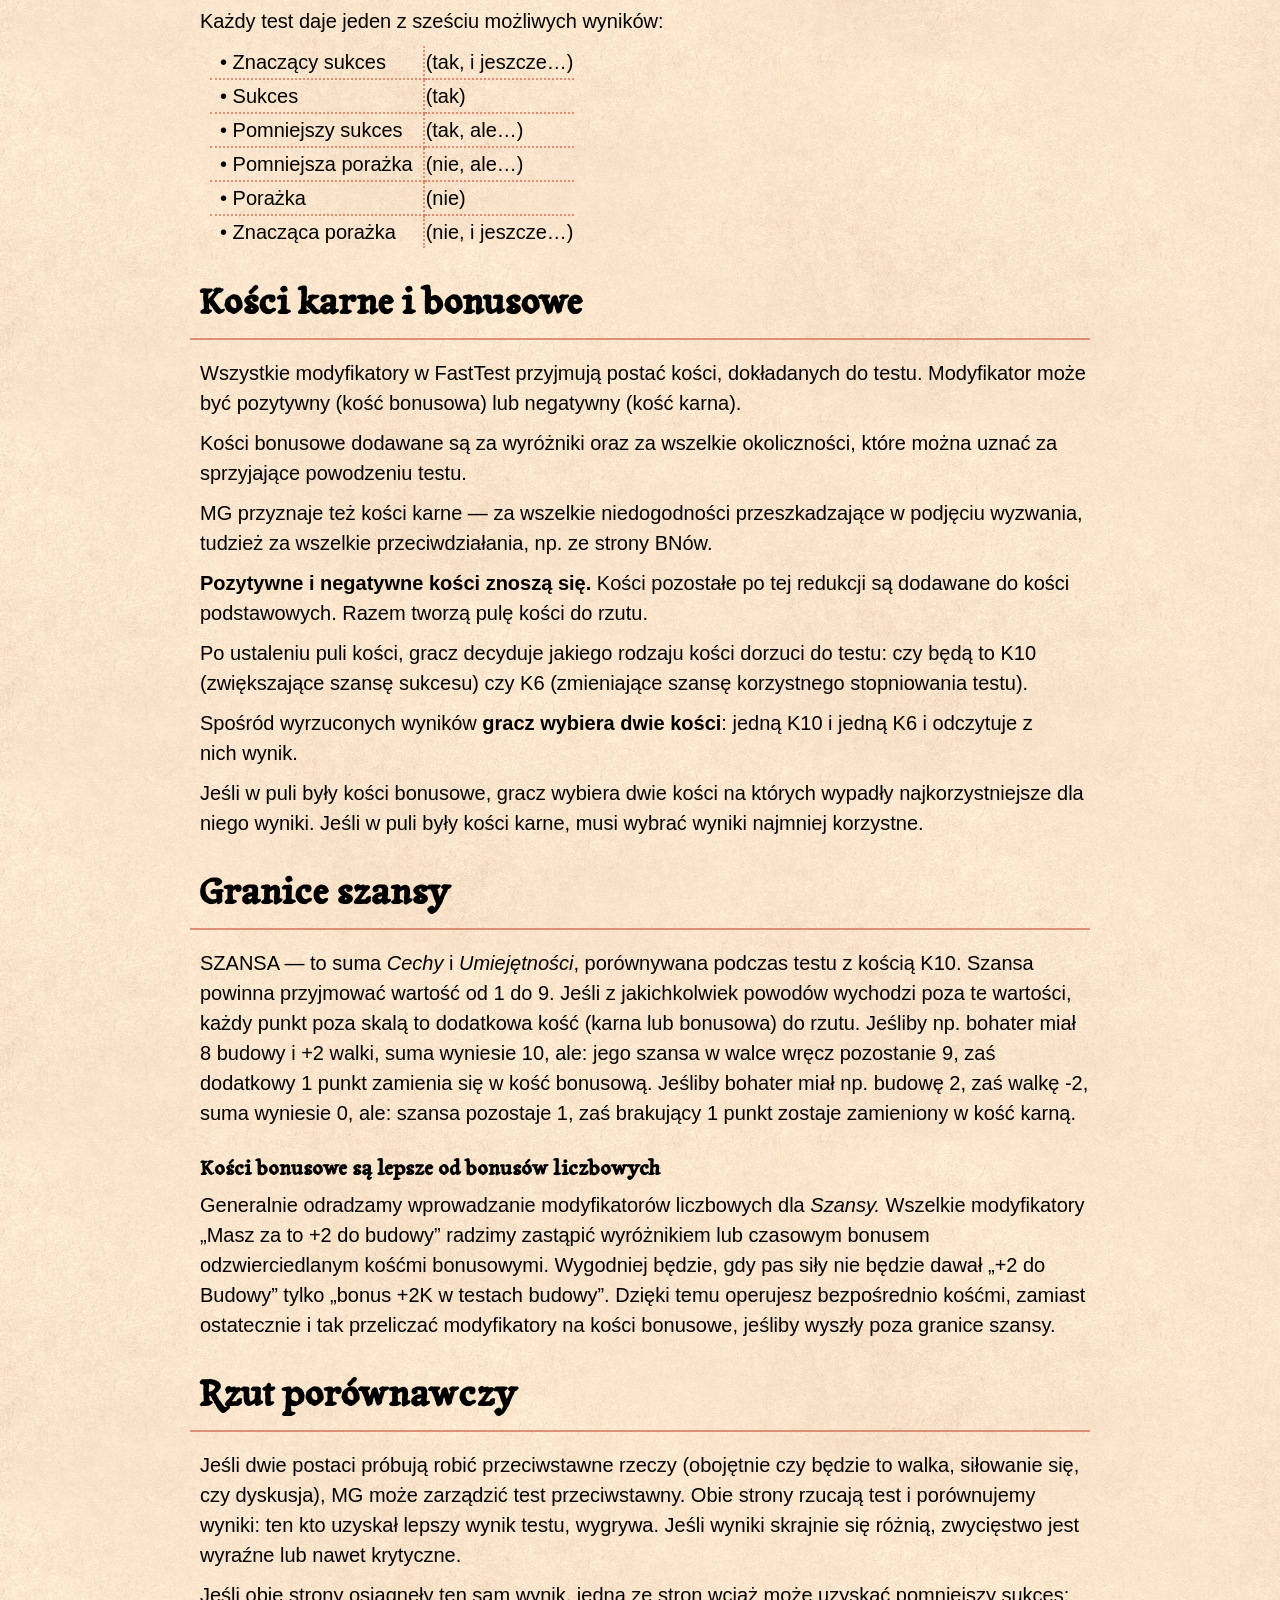
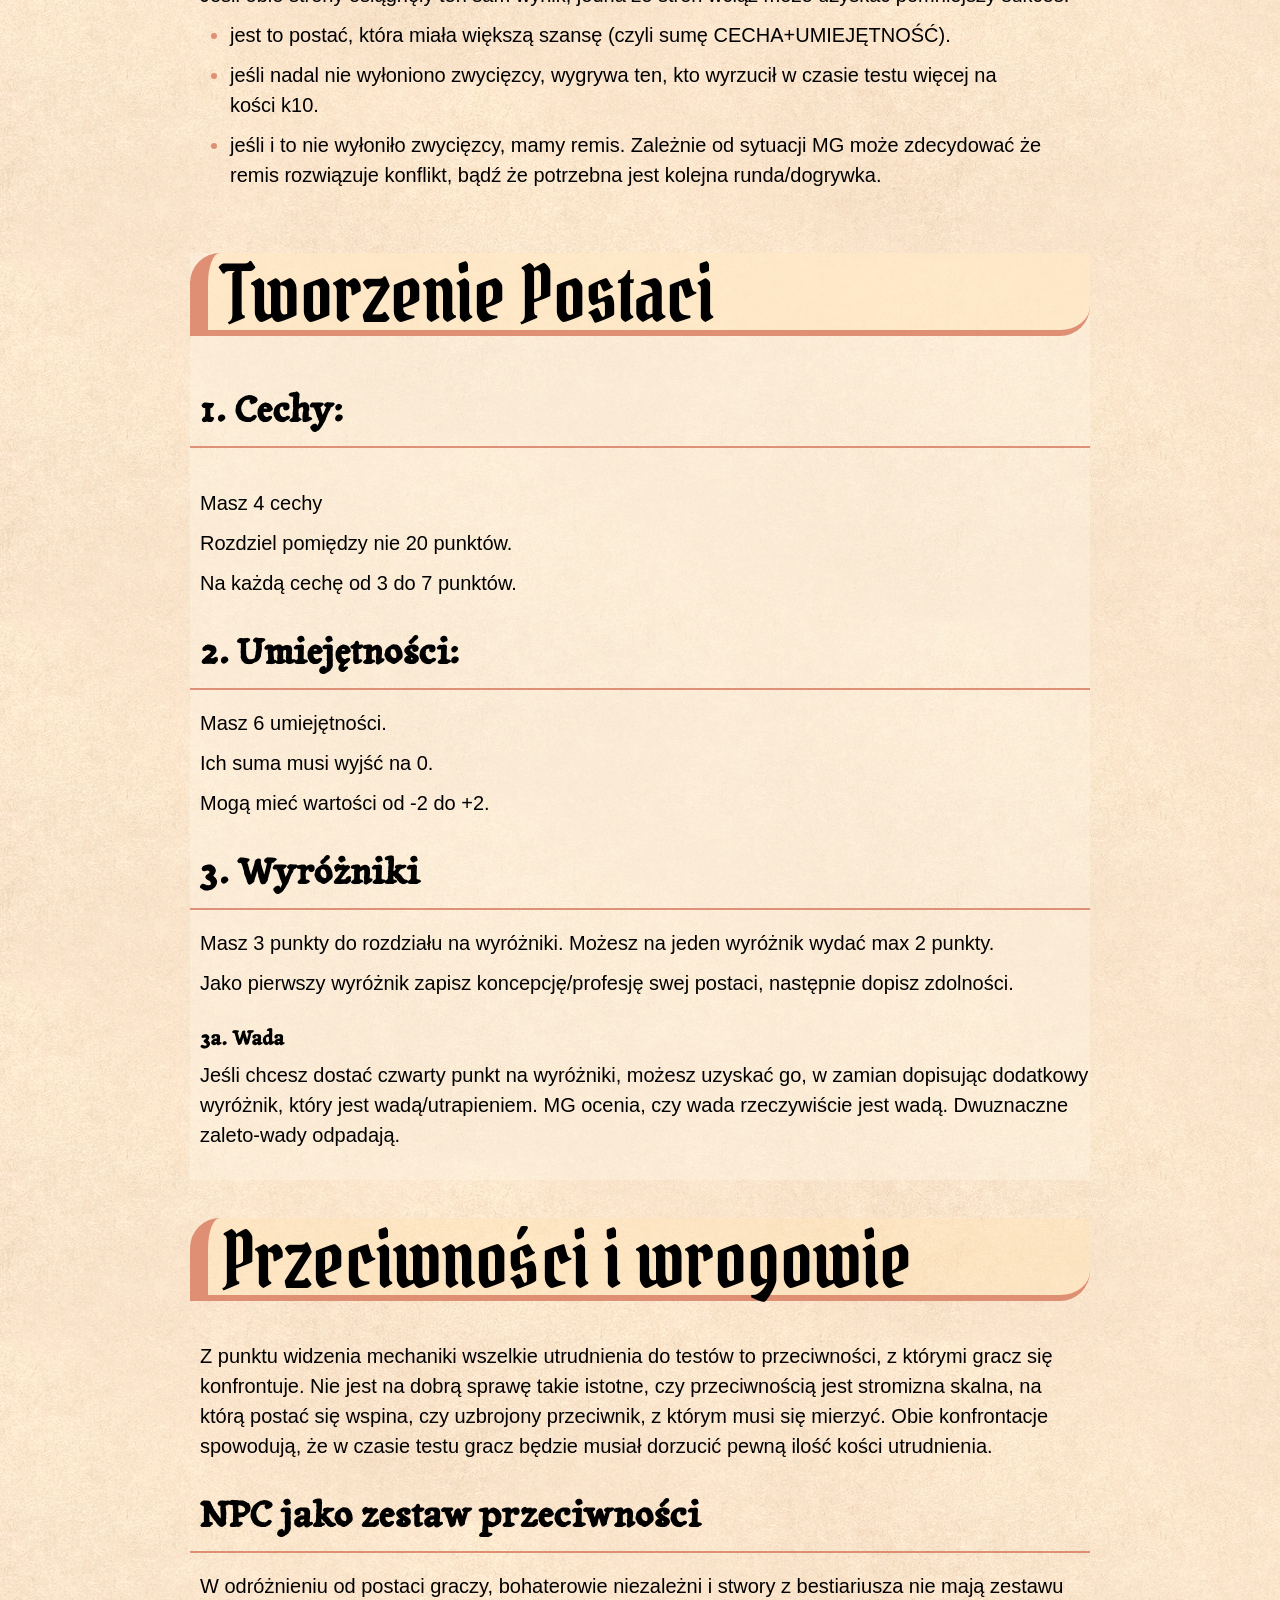
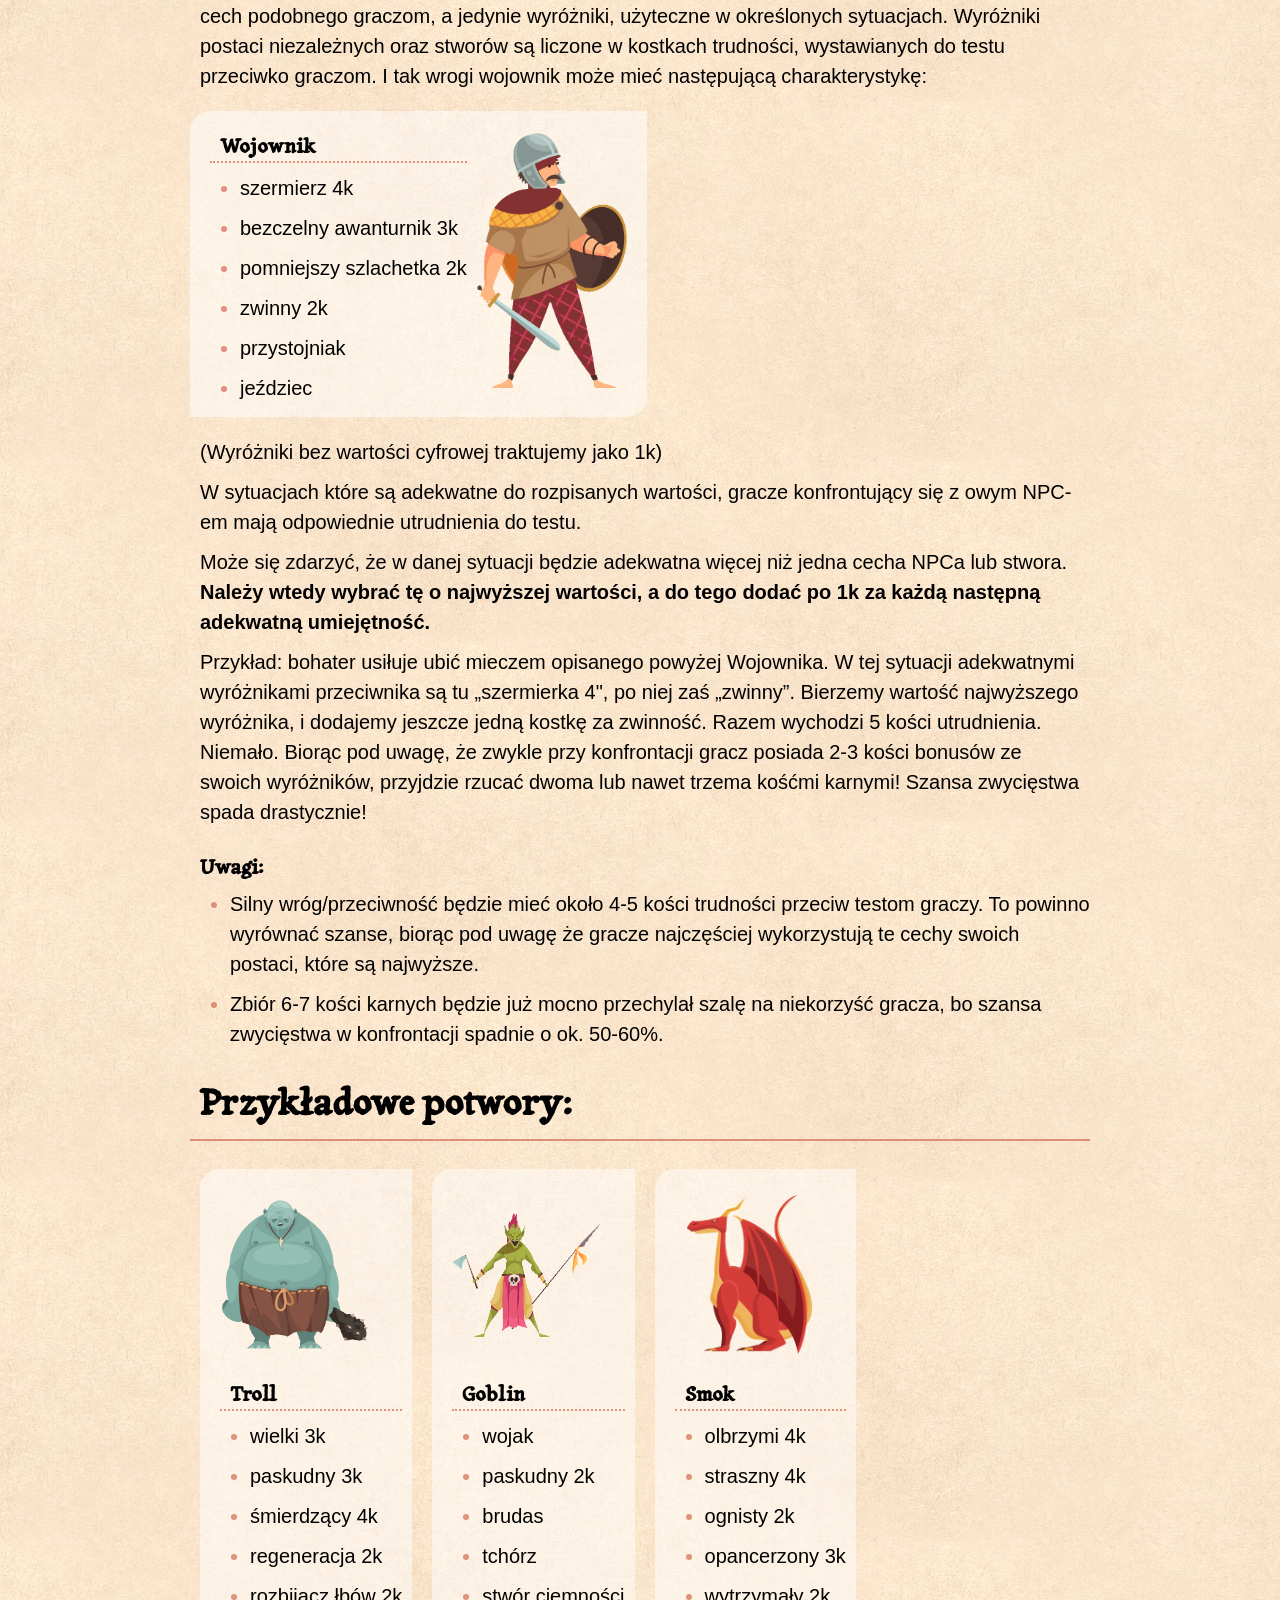
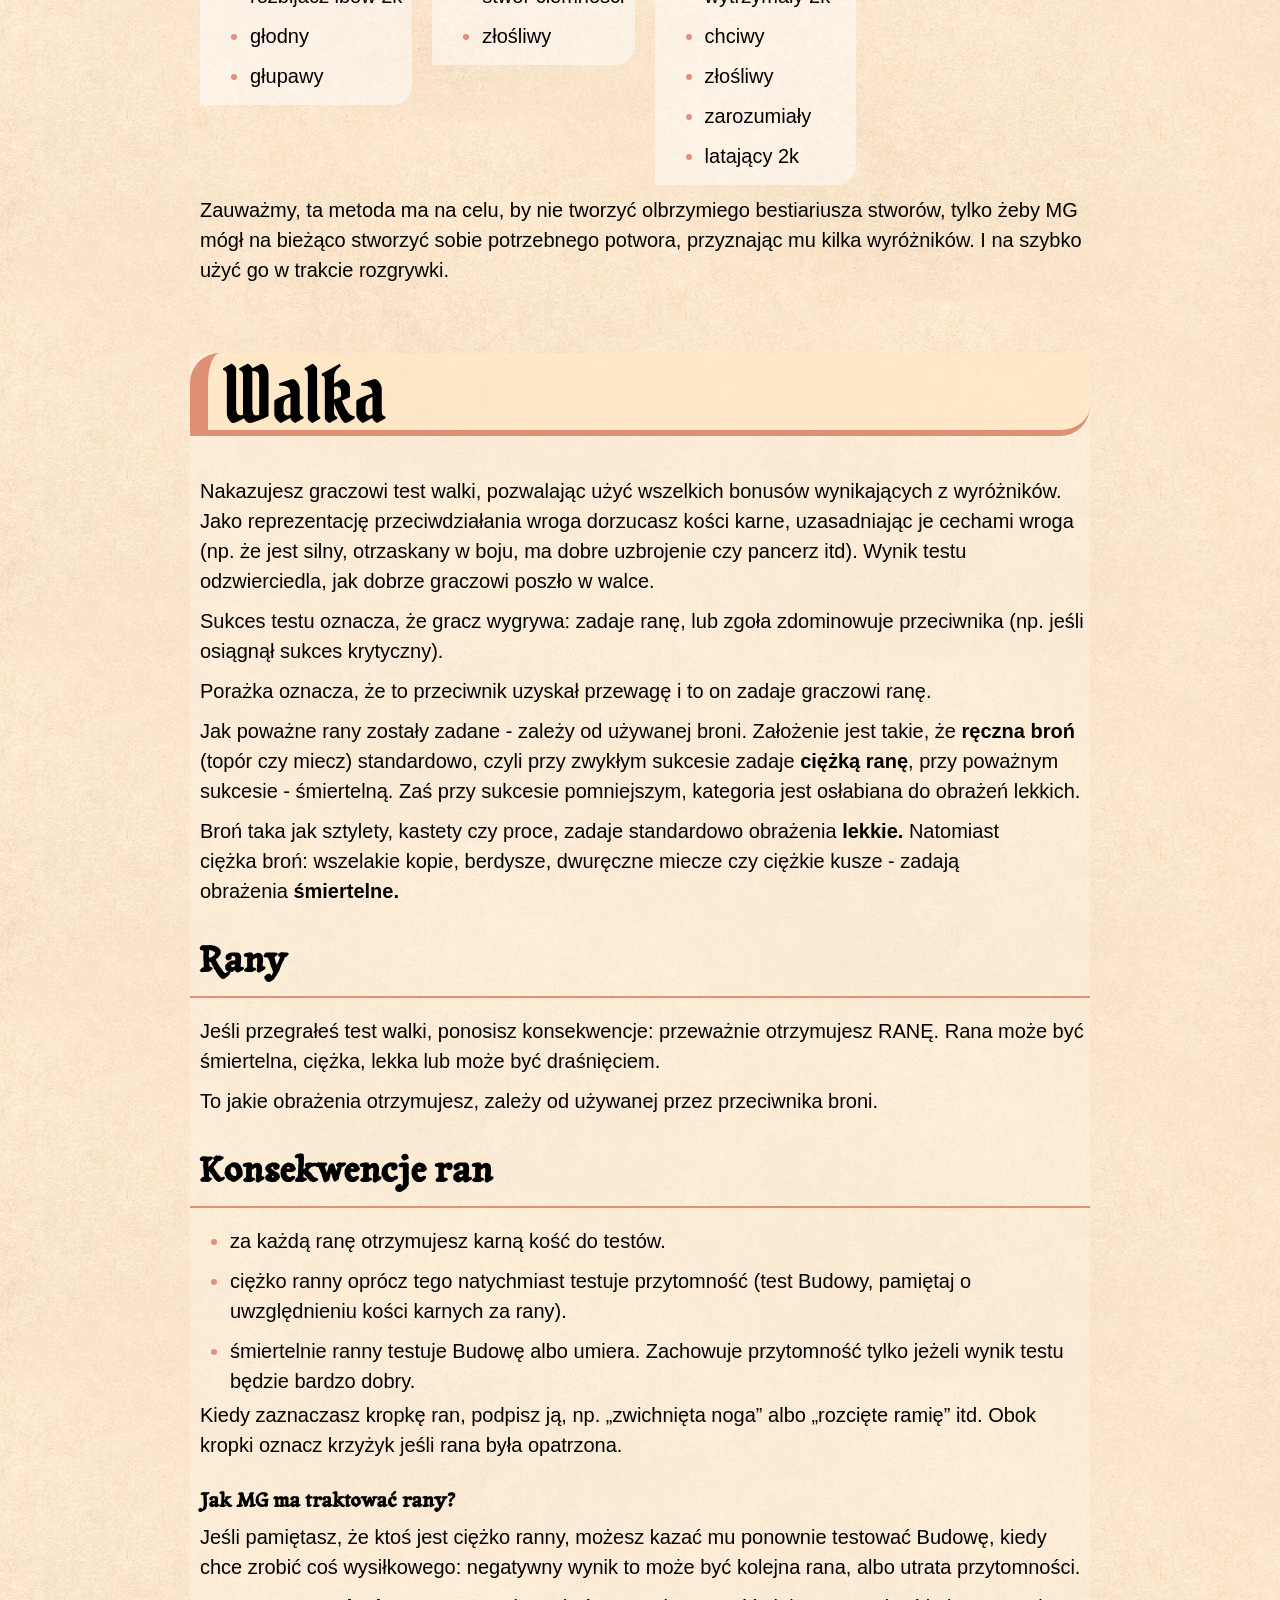
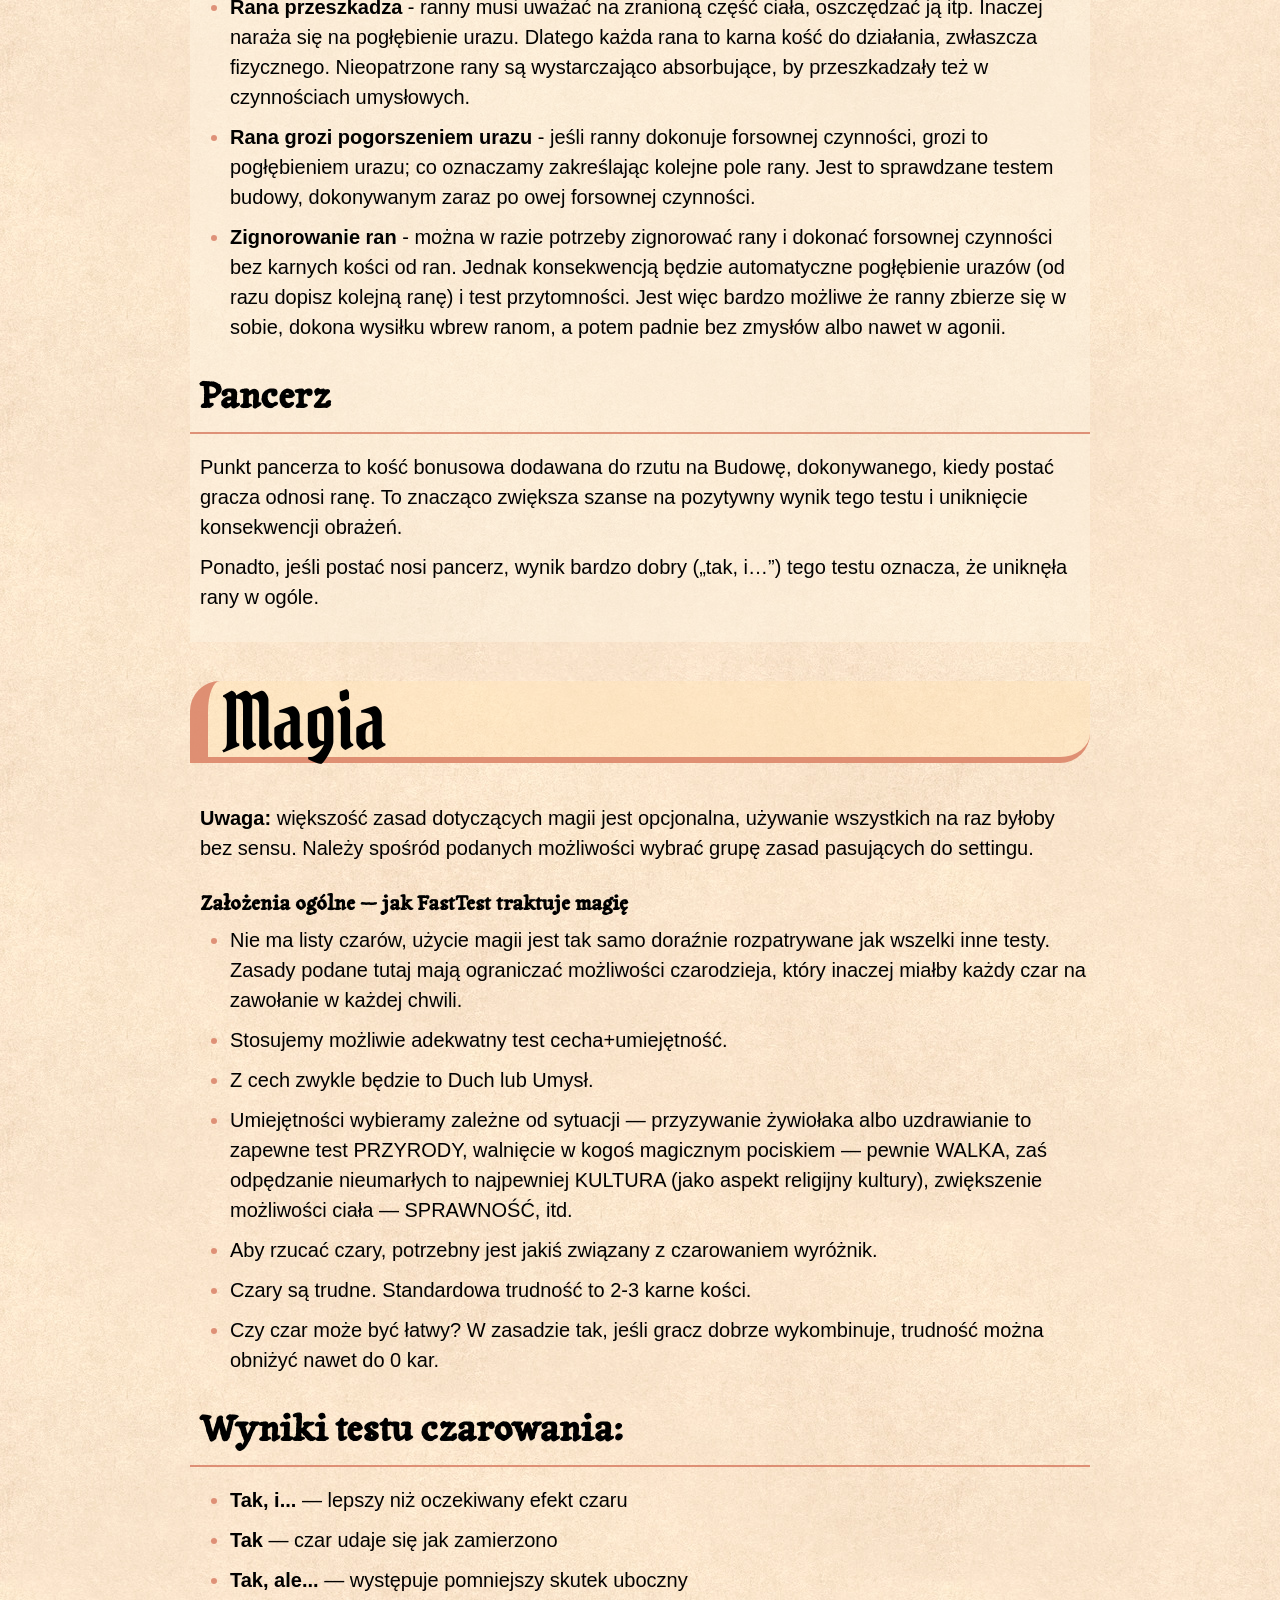
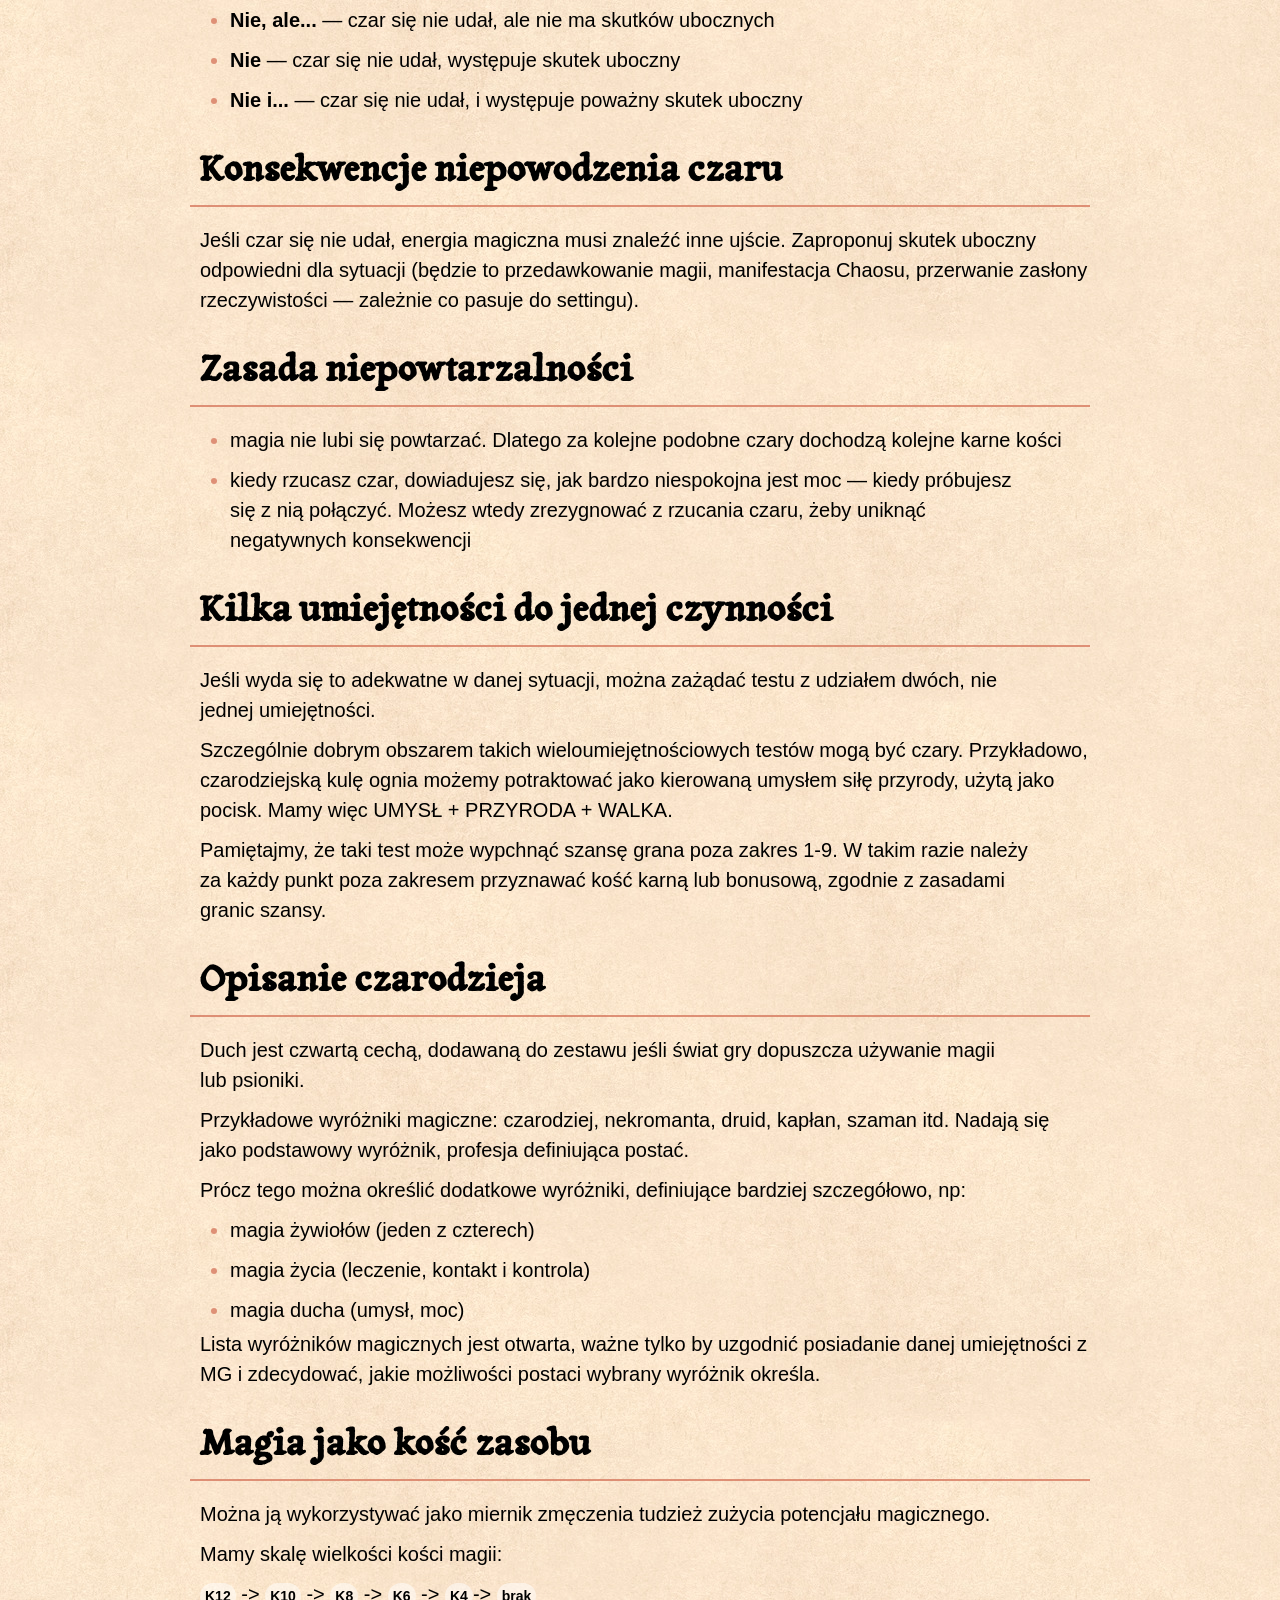
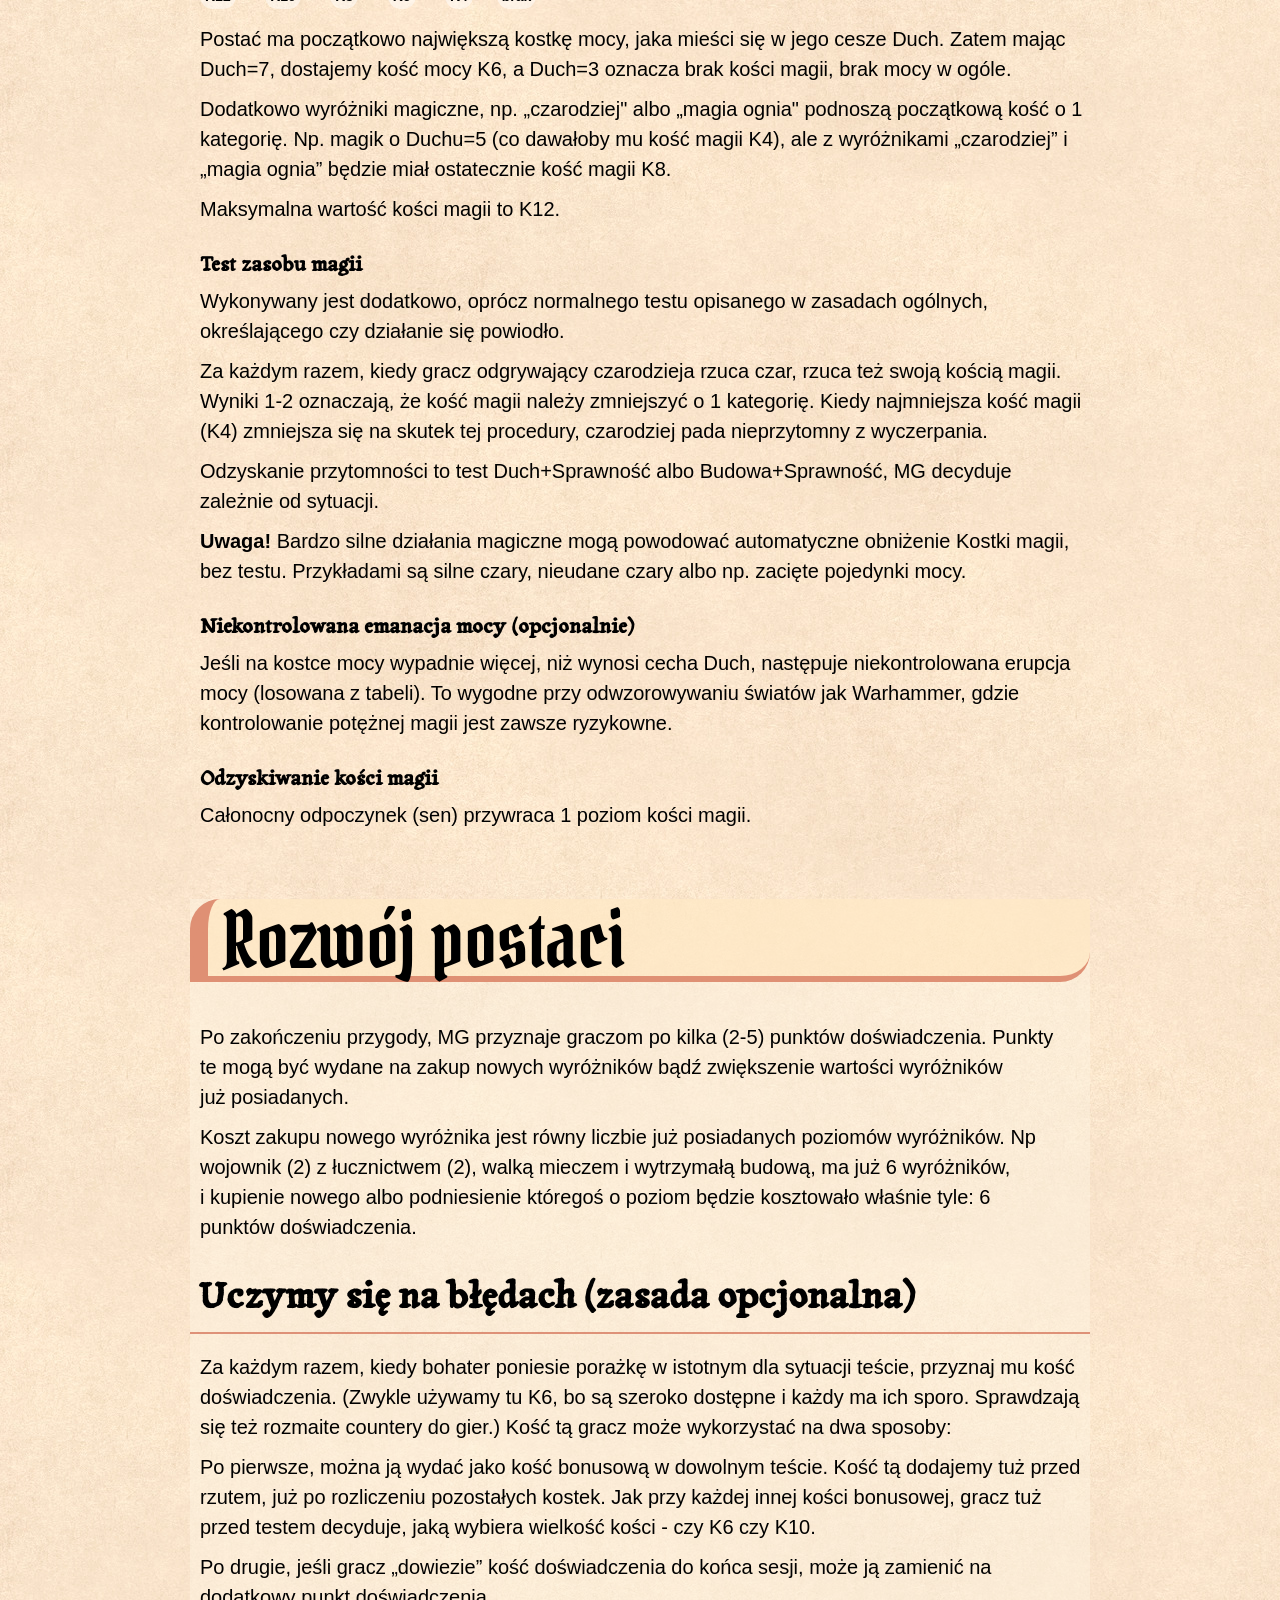
==== commit bb9ade43: "Update index.html" ====
--- a/index.html
+++ b/index.html
@@ -395,7 +395,7 @@
 </ul>
 
 
-<h3>Kilka umiejętności do jednej czynności (zasada opcjonalna)</h3>
+<h3>Kilka umiejętności do jednej czynności</h3>
 <p>Jeśli wyda się to adekwatne w danej sytuacji, można zażądać testu z udziałem dwóch, nie jednej umiejętności. </p>
 <p>Szczególnie dobrym obszarem takich wieloumiejętnościowych testów mogą być czary. Przykładowo, czarodziejską kulę ognia możemy potraktować jako kierowaną umysłem siłę przyrody, użytą jako pocisk. Mamy więc UMYSŁ + PRZYRODA + WALKA.</p>
 <p>Pamiętajmy, że taki test może wypchnąć szansę grana poza zakres 1-9. W takim razie należy za każdy punkt poza zakresem przyznawać kość karną lub bonusową, zgodnie z zasadami granic szansy. </p>
--- a/fastest_styl.css
+++ b/fastest_styl.css
@@ -130,7 +130,7 @@
   text-align: left;
   color: var(--bezowa-tinta);
     background: none;
-    border: none;
+    border: none !important;
     line-height: 1;
     font-family: Calibri, Arial, sans-serif;
 }
@@ -194,13 +194,13 @@
     background: var(--bezowa-tinta-75);
     }
 
-h1 {
+h2 {
     background-color: var(--bezowy-75);
 /*    line-height: 0.5;*/
     padding: 0.2em;
     padding-top: 0.1em;
     padding-bottom: 0;
-    font-family: "Pirata One", system-ui;
+    font-family: "Pirata One", system-ui !important;
     font-size: clamp(3rem, 6vw, 4rem);
     line-height: 0.9;
     font-weight: normal;
@@ -213,7 +213,7 @@
     clear: left;
     }
 
-h2 {
+h3 {
     display: block;
 /*    background-color: var(--bezowy);*/
     line-height: 1.5;
@@ -235,7 +235,7 @@
     clear: left;
     }
 
-h3 {/*background-color: var(--bezowy);*/
+h4 {/*background-color: var(--bezowy);*/
     display: inline-block;
     line-height: 1.5;
     padding: 0.25em;
@@ -334,6 +334,8 @@
     margin-top: 0.5em !important;
     margin-left: 10px;
     border-bottom: 2px dotted var(--ceglasty-75);
+    font-style: normal;
+    font-family: "Tagesschrift", sans-serif;
 }
 
 
